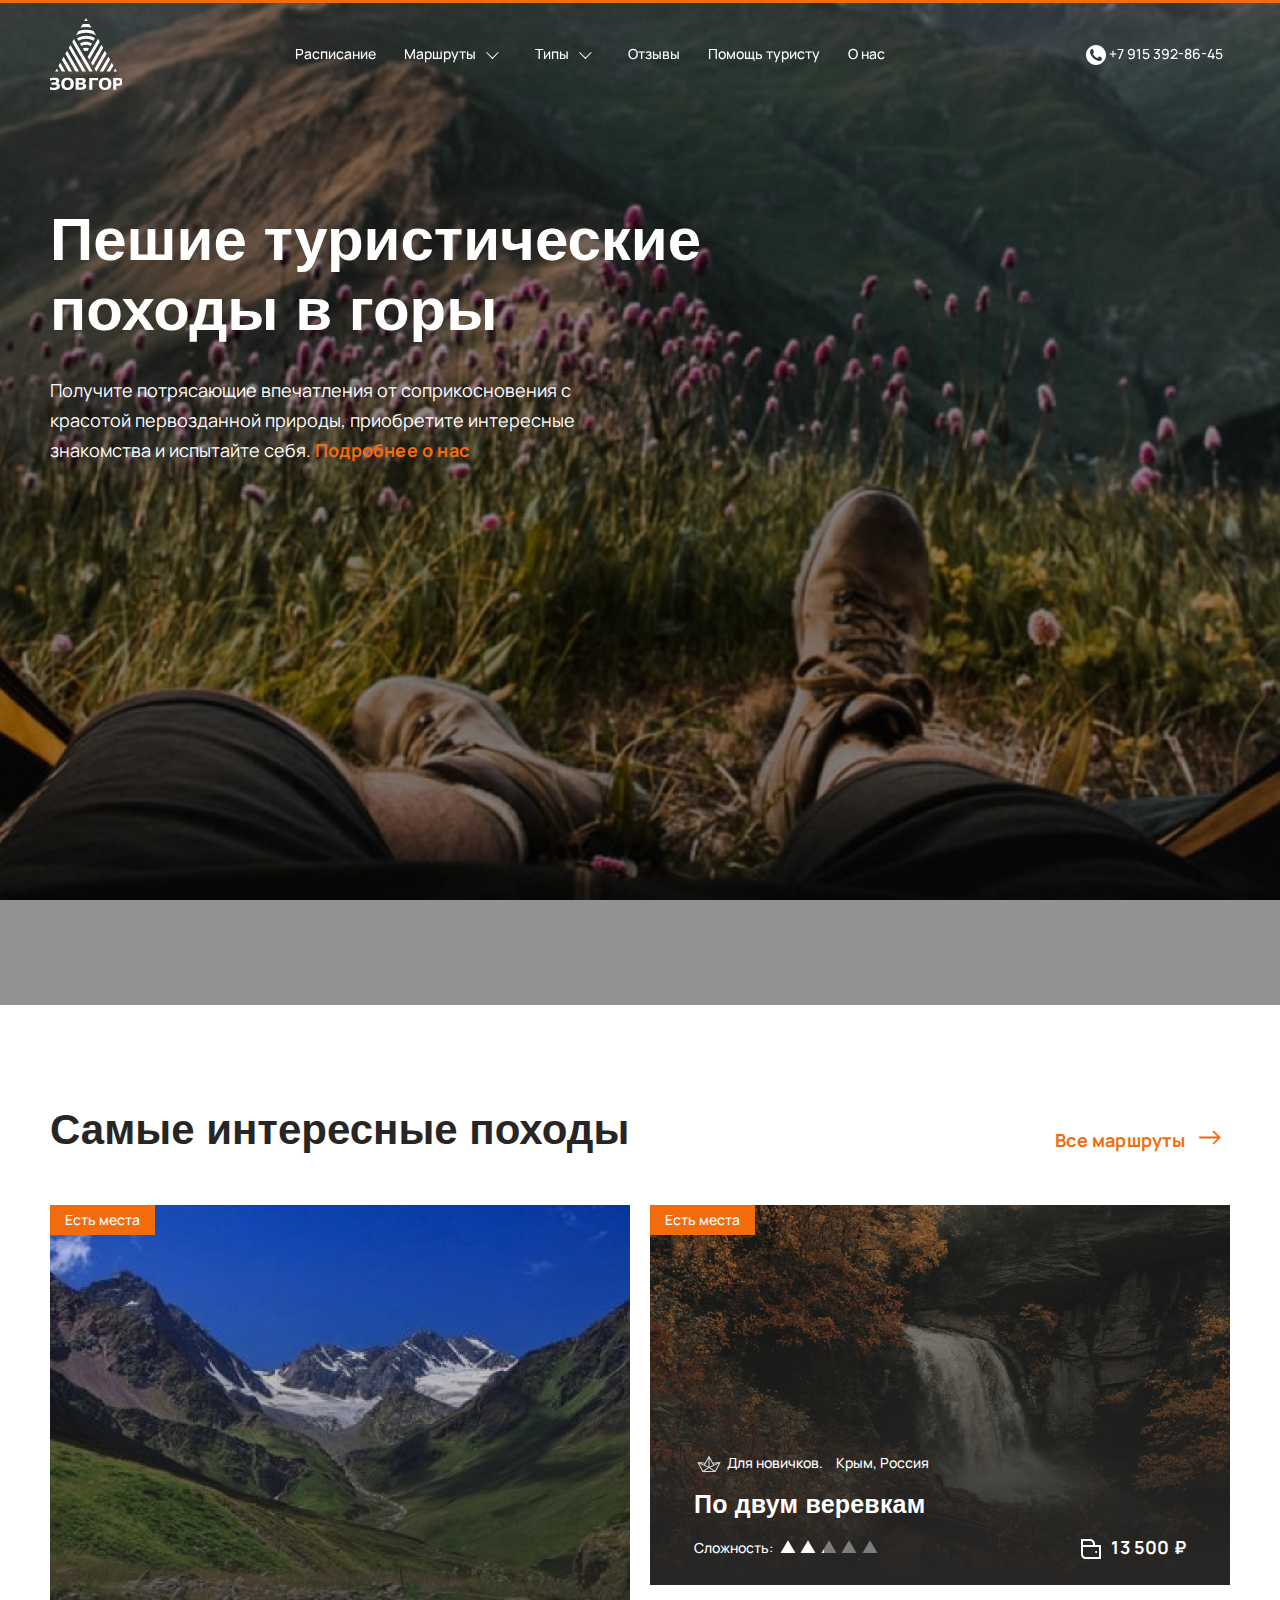
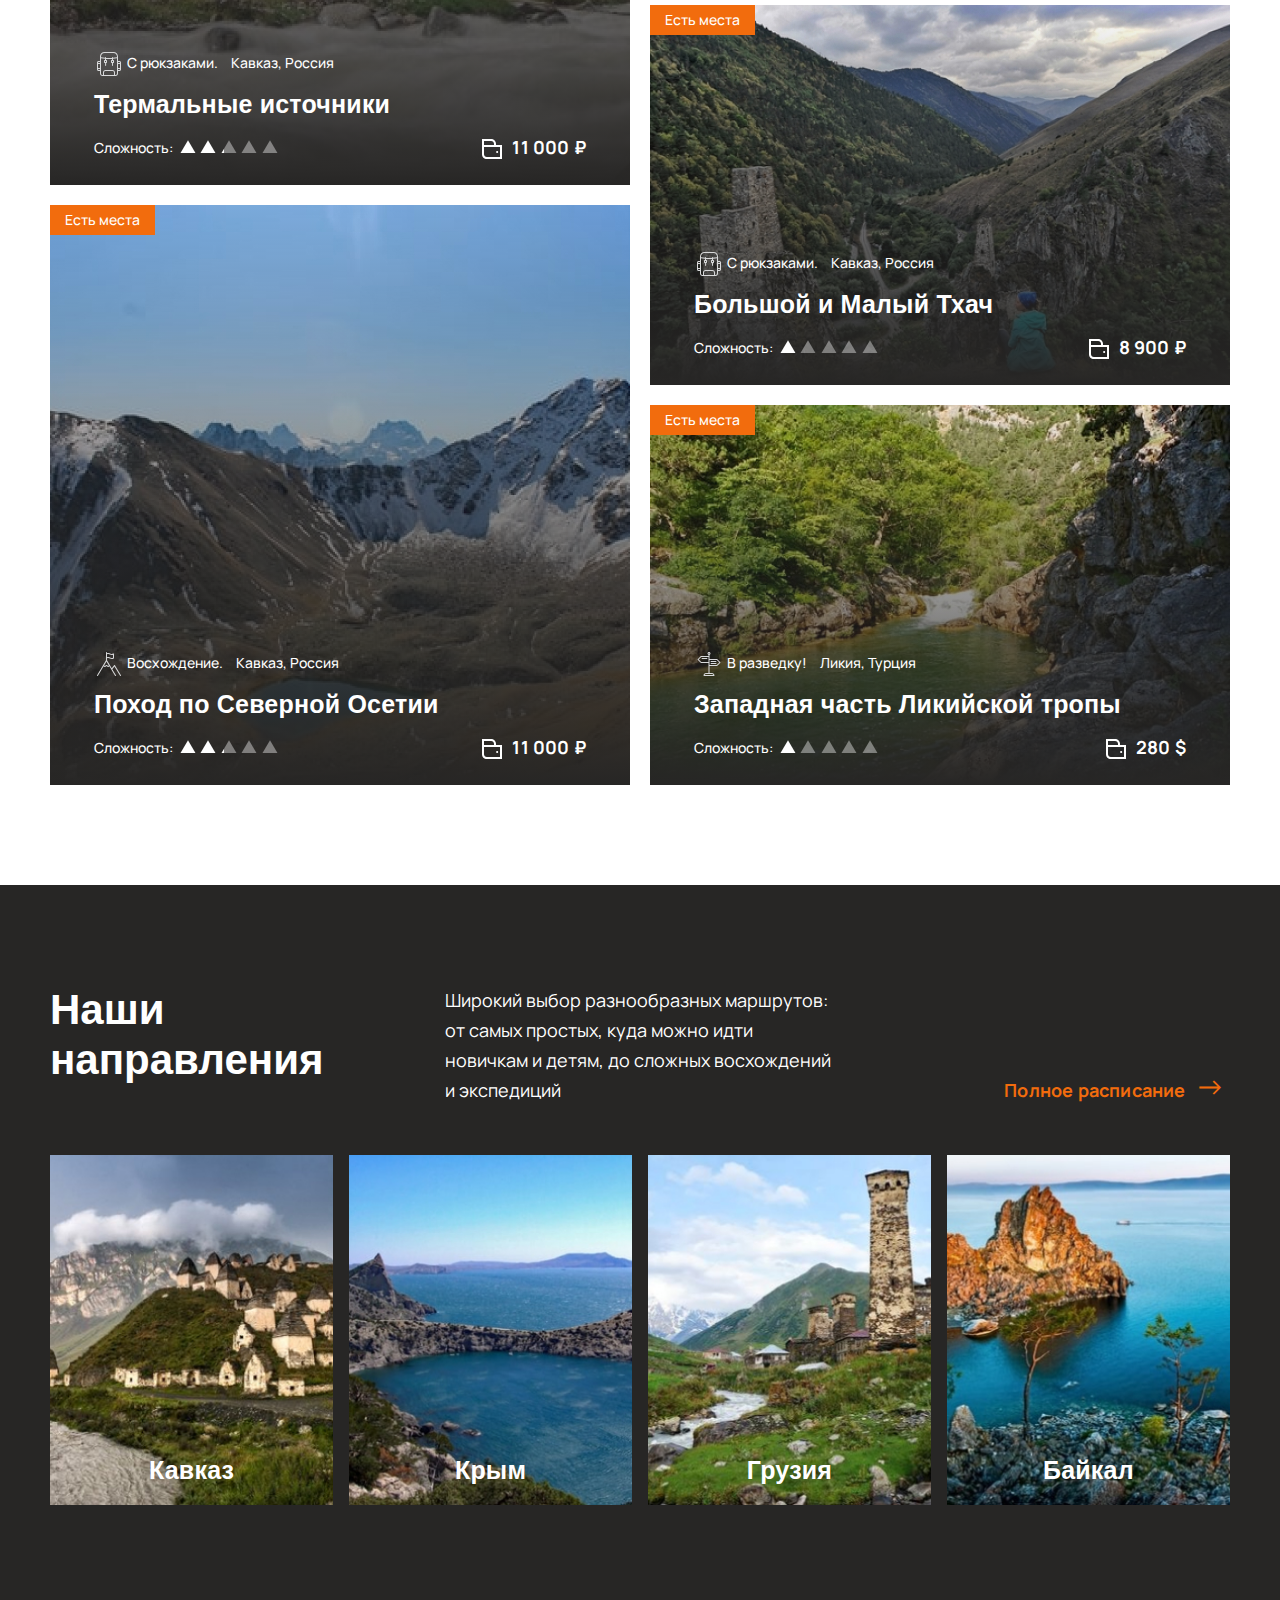
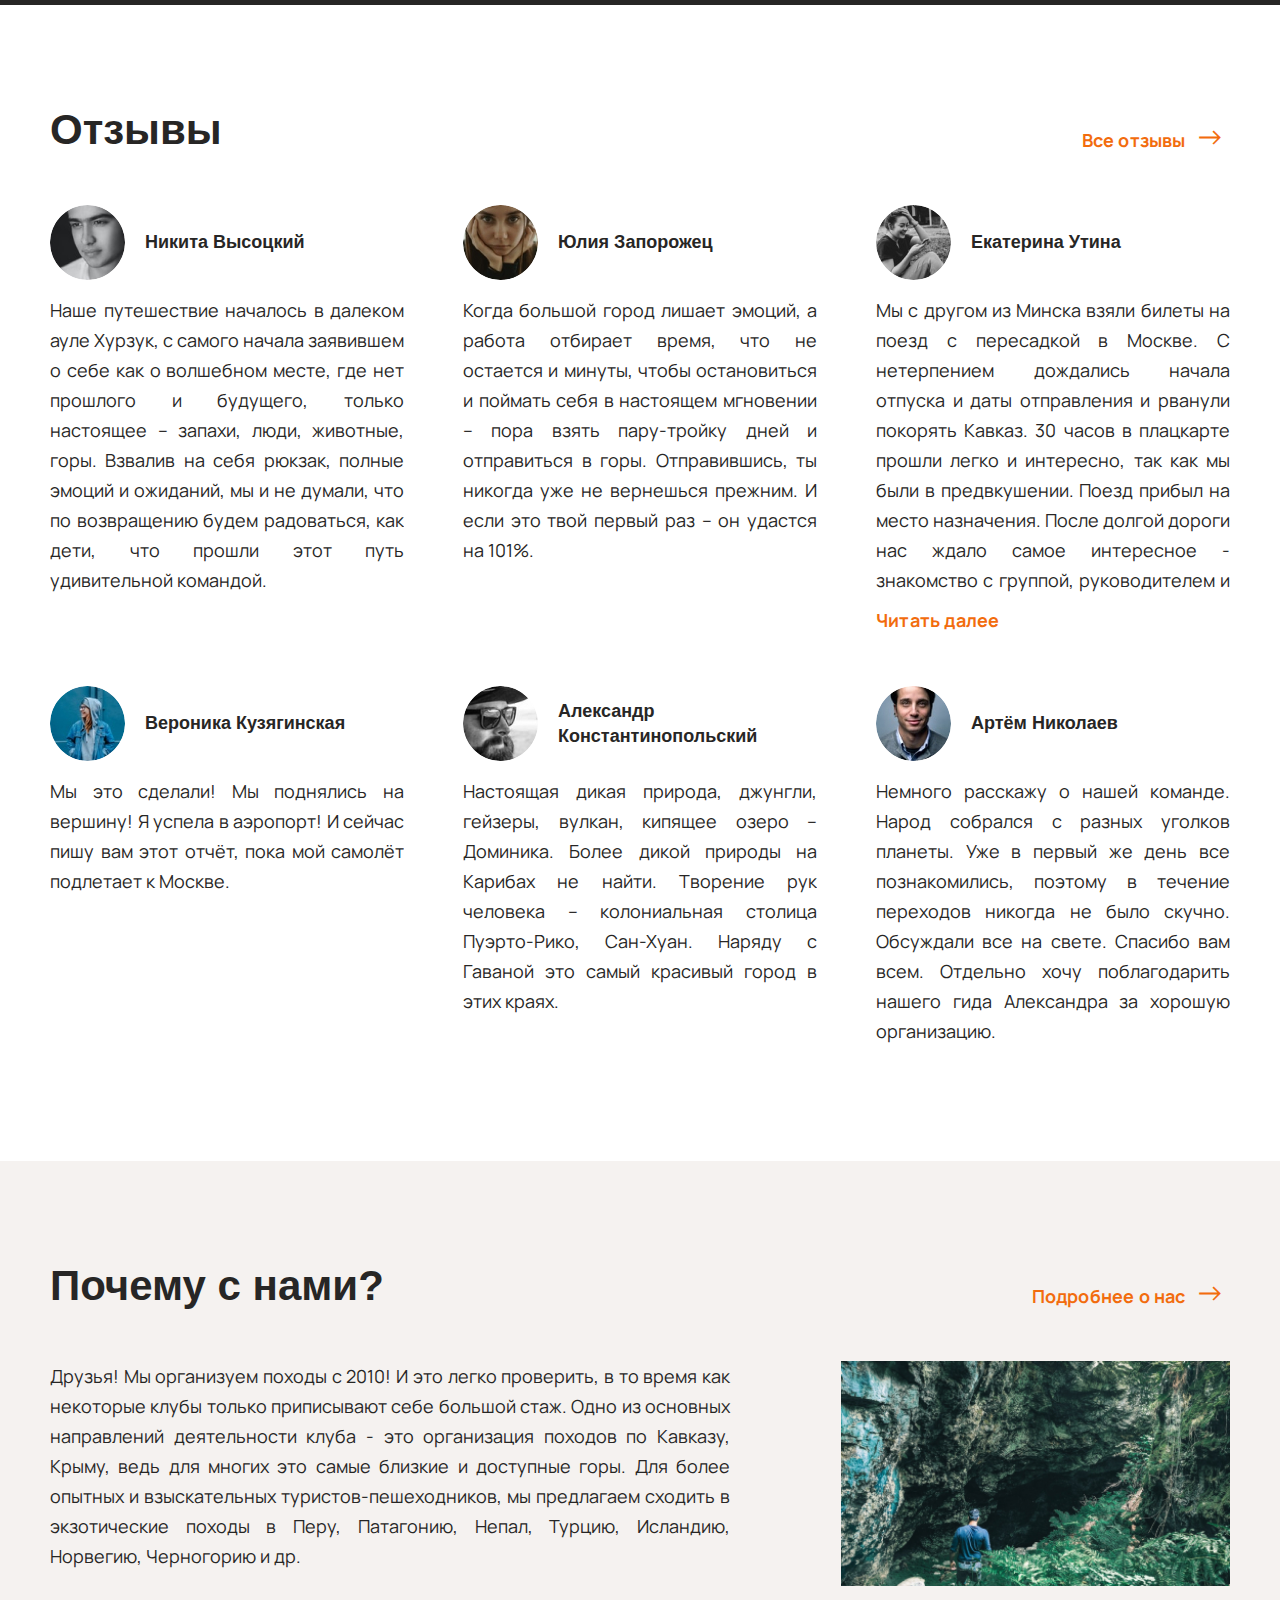
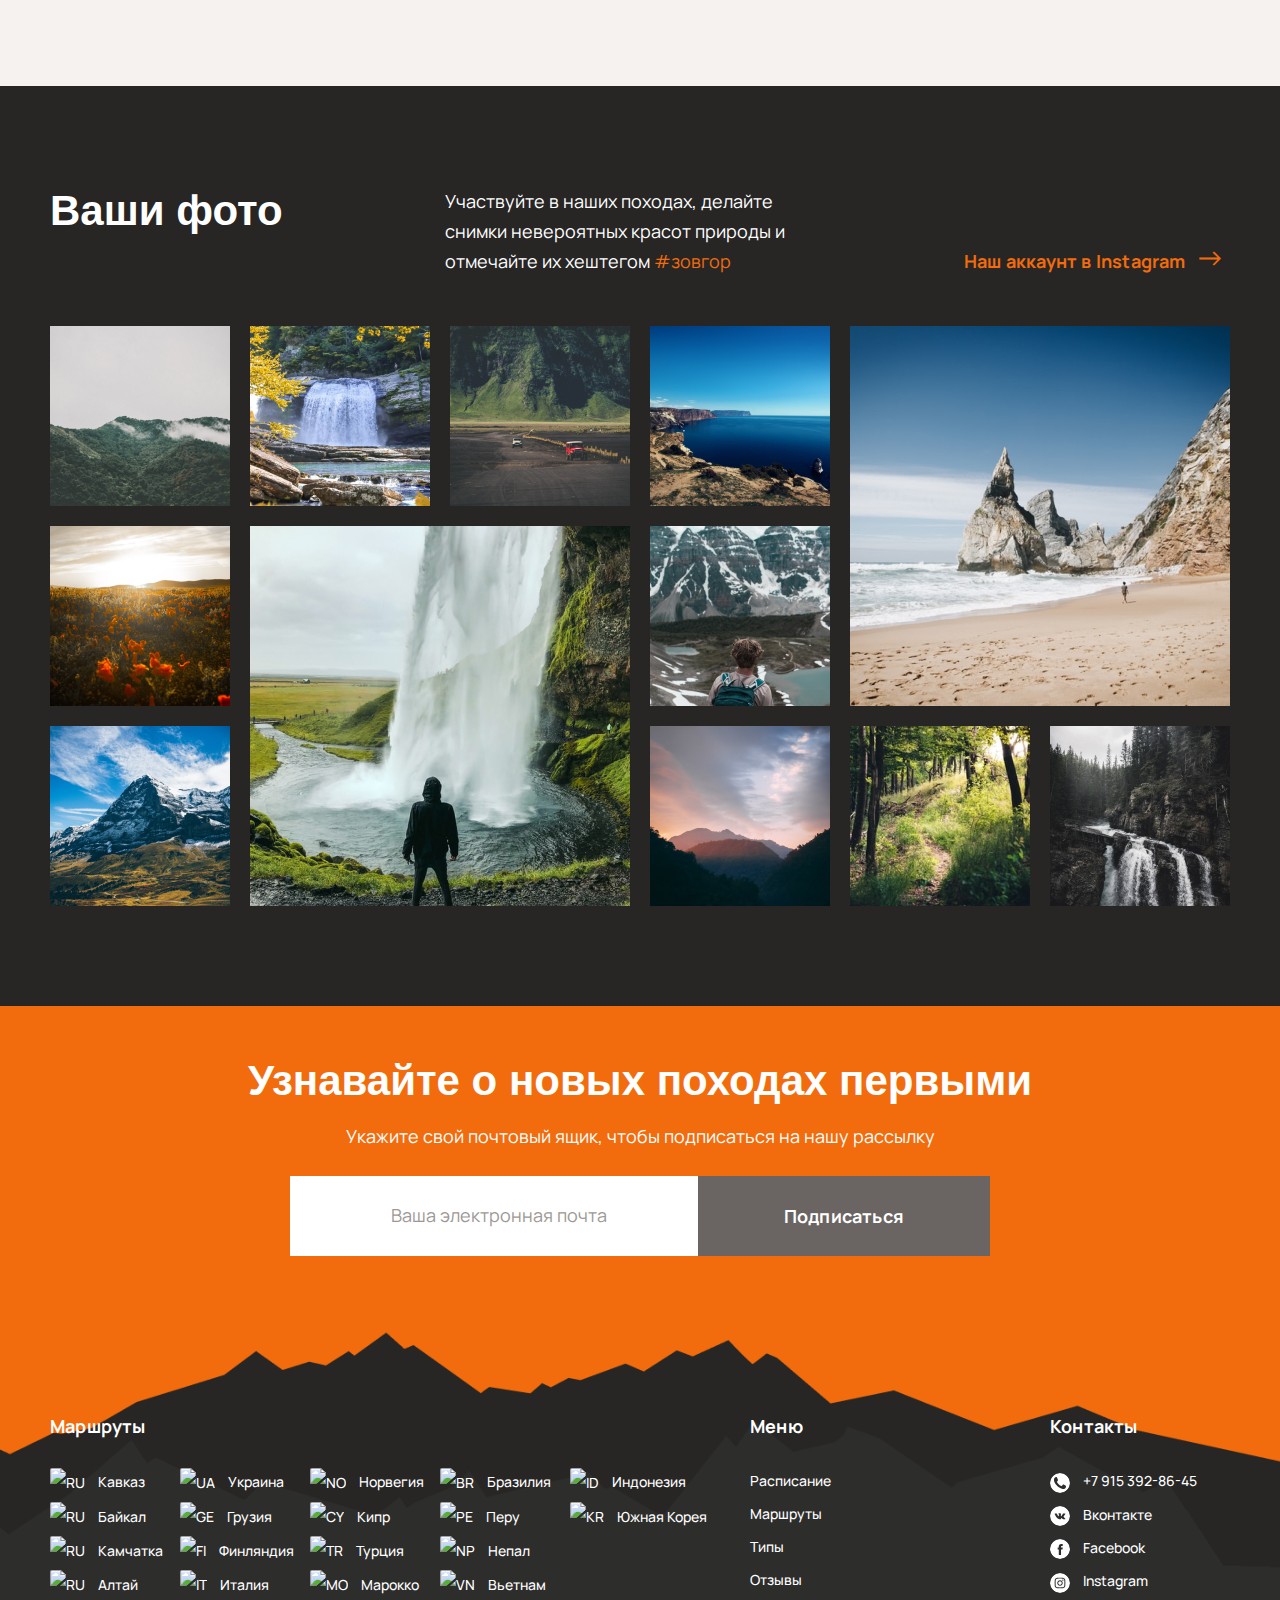
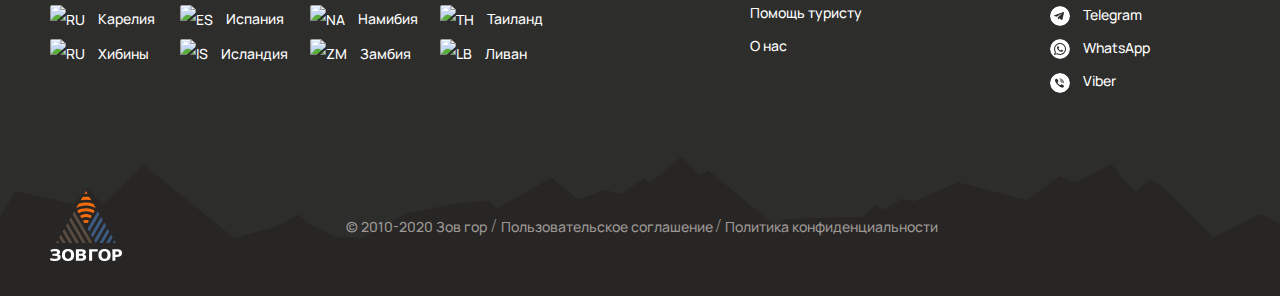
==== Exam-3_Diploma-ZovGor/index.html @ 8923b54d "First commit" ====
<!doctype html>
<html lang="ru">
<head>
  <meta charset="UTF-8">
  <meta name="viewport" content="width=device-width, initial-scale=1.0">
  <meta name="keywords" content="поход, турист, горы, походы, туристические, пешие">
  <meta name="description"
        content="Мы организуем походы с 2010! | Одно из основных направлений нашей деятельности - это организация походов по Кавказу и Крыму, а для более опытных - экзотические походы в Перу, Патагонию, Непал, Турцию, Исландию, Норвегию, Черногорию и др.">
  <link rel="icon" href="img/favicon.png">
  <link rel="stylesheet" href="css/normalize.css">
  <link rel="stylesheet" href="css/style.css">
  <title>ЗовГор | Пешие туристические походы в горы</title>
  <style>
    body {
      background: rgba(39, 38, 37, .5) url('img/header-bg.jpg') no-repeat center top / cover fixed;
    }

    @media screen and (max-width: 600px) {
      body {
        background: rgba(39, 38, 37, .5) url('img/header-bg-mob.jpg') no-repeat center top / cover fixed;
      }
    }
  </style>
</head>

<body>

<svg xmlns="http://www.w3.org/2000/svg" style="display: none">
  <symbol viewBox="0 0 20 20" id="phone">
    <path fill="#fff" fill-rule="evenodd" clip-rule="evenodd"
          d="M0 10C0 4.47715 4.47715 0 10 0C15.5228 0 20 4.47715 20 10C20 15.5228 15.5228 20 10 20C4.47715 20 0 15.5228 0 10ZM12.9259 15.9899C13.9627 16.0835 15.4139 15.522 15.7843 14.3964C16.1115 13.4028 16.1515 12.9244 15.2931 12.4629C15.1554 12.3886 15.0172 12.3118 14.8783 12.2346C14.4573 12.0006 14.0304 11.7633 13.5931 11.5853C12.9022 11.3033 12.665 11.7073 12.3978 12.1624C12.2307 12.4472 12.0518 12.7519 11.7427 12.9212C11.2585 13.1864 10.5902 12.7593 10.1327 12.467C10.0974 12.4444 10.0633 12.4226 10.0307 12.4021C9.23548 11.9013 8.53067 11.2429 7.94427 10.4797C7.90517 10.4288 7.85988 10.3721 7.81085 10.3106C7.48465 9.90184 6.99322 9.28598 7.06346 8.811C7.11838 8.44385 7.33436 8.22439 7.54269 8.0127C7.82594 7.72488 8.09505 7.45144 7.92587 6.84066C7.82229 6.46549 7.66462 6.09416 7.50886 5.72735C7.42882 5.53885 7.34929 5.35154 7.27786 5.16552C7.2581 5.11424 7.23915 5.06423 7.22072 5.0156C6.97587 4.36941 6.8227 3.96517 6.05785 4.00237C5.46505 4.03197 5.07065 4.28556 4.70584 4.76074C3.71943 6.04629 3.86824 7.78063 4.53144 9.19098C5.46985 11.1869 7.08026 13.0676 8.79948 14.2836C9.96908 15.1108 11.5099 15.8619 12.9259 15.9899Z"/>
  </symbol>
  <symbol viewBox="0 0 180 175" id="desktop-logo">
    <path class="logo__right" fill="#fff" fill-rule="evenodd" clip-rule="evenodd"
          d="M123.407 57.908L98.2095 101.585L94.0338 94.3444L119.231 50.6676L123.407 57.908ZM102.379 108.814L127.582 65.1377L131.752 72.3678L106.555 116.045L102.379 108.814ZM135.923 79.6028L110.726 123.28L114.606 130H115.192L140.093 86.833L135.923 79.6028ZM123.533 129.999L144.269 94.0628L148.44 101.298L131.88 129.999H123.533ZM140.222 130H148.568L156.782 115.759L152.611 108.529L140.222 130ZM156.914 130L160.957 122.994L165 130H156.914Z"/>
    <path class="logo__left" fill="#fff" fill-rule="evenodd" clip-rule="evenodd"
          d="M97.9071 130L56.4559 58.1475L60.6316 50.9072L106.259 130H97.9071ZM81.2204 130L48.1104 72.6077L52.281 65.3776L89.5667 130H81.2204ZM39.7696 87.0726L64.5332 129.999H72.8795L43.9402 79.8374L39.7696 87.0726ZM47.8438 129.999L31.4214 101.538L35.592 94.3025L56.1851 129.999H47.8438ZM23.0757 115.999L31.1569 130H39.4981L27.2514 108.769L23.0757 115.999ZM18.9055 123.229L22.811 130H15L18.9055 123.229Z"/>
    <path class="logo__top" fill="#fff" fill-rule="evenodd" clip-rule="evenodd"
          d="M89.9987 0.000114441L94.1693 7.22515C92.7825 7.14351 91.3957 7.118 89.9987 7.118C88.6017 7.118 87.2149 7.15372 85.8281 7.22515L89.9987 0.000114441ZM98.57 14.8837L103.23 22.9609C94.5016 21.158 85.4971 21.158 76.7686 22.9609L81.4287 14.8837C87.1222 14.2034 92.8765 14.2034 98.57 14.8837ZM114.42 42.3507L108.343 31.7989C96.4304 27.8144 83.5461 27.8144 71.6335 31.7989L65.5611 42.3507C73.0392 38.2115 81.4451 36.0402 89.9908 36.0402C98.5365 36.0402 106.942 38.2115 114.42 42.3507ZM111.753 49.1615L108.143 55.4171C102.6 52.1819 96.2933 50.4875 89.8762 50.509C83.459 50.5305 77.1642 52.2673 71.6425 55.5396L68.0328 49.2789C74.6514 45.3703 82.1919 43.2989 89.8769 43.2782C97.5619 43.2576 105.113 45.2885 111.753 49.1615ZM89.9973 64.9749C93.8368 64.9702 97.6075 65.9938 100.918 67.9394L104.533 61.6787C100.088 59.0785 95.0275 57.7183 89.8786 57.7398C84.7297 57.7613 79.6808 59.1638 75.2574 61.8012L78.8672 68.0568C82.2282 66.0358 86.0763 64.9703 89.9973 64.9749ZM89.6392 79.4522C89.5117 79.4613 89.382 79.4705 89.2577 79.4705C88.1307 79.5884 87.0476 79.9713 86.0966 80.5879L82.4766 74.3221C84.7057 72.9585 87.2631 72.2267 89.8755 72.2052C92.488 72.1836 95.0571 72.873 97.3083 74.1997L93.6934 80.4655C93.412 80.2893 93.1171 80.1358 92.8114 80.0062C91.9213 79.628 90.964 79.4336 89.997 79.4348C89.8841 79.4348 89.7626 79.4434 89.6392 79.4522Z"/>
    <path class="logo__bottom" fill="#fff" fill-rule="evenodd" clip-rule="evenodd"
          d="M10.5022 145.094C10.5022 145.15 10.1583 145.188 9.65826 145.188C9.15819 145.188 8.81434 145.226 8.81434 145.281C8.81434 145.335 8.53303 145.375 8.15795 145.375C7.78287 145.375 7.50156 145.415 7.50156 145.469C7.50156 145.521 7.25148 145.563 6.93895 145.563C6.62641 145.563 6.37633 145.604 6.37633 145.656C6.37633 145.708 6.20754 145.75 6.00125 145.75C5.79496 145.75 5.62617 145.792 5.62617 145.844C5.62617 145.896 5.45739 145.938 5.25109 145.938C5.0448 145.938 4.87602 145.98 4.87602 146.031C4.87602 146.083 4.70723 146.125 4.50094 146.125C4.29464 146.125 4.12586 146.167 4.12586 146.219C4.12586 146.271 3.99927 146.313 3.84455 146.313C3.68983 146.313 3.56324 146.355 3.56324 146.406C3.56324 146.458 3.43665 146.5 3.28193 146.5C3.12721 146.5 3.00063 146.542 3.00063 146.594C3.00063 146.646 2.87404 146.688 2.71932 146.688C2.5646 146.688 2.43801 146.73 2.43801 146.781C2.43801 146.833 2.31142 146.875 2.1567 146.875C2.00198 146.875 1.87539 146.917 1.87539 146.969C1.87539 147.021 1.76802 147.063 1.63675 147.063C1.37166 147.063 0.819546 147.539 1.01065 147.603C1.07366 147.624 1.12523 147.722 1.12523 147.821C1.12523 147.919 1.16743 148 1.219 148C1.27058 148 1.31277 148.127 1.31277 148.281C1.31277 148.436 1.35497 148.563 1.40654 148.563C1.45812 148.563 1.50031 148.647 1.50031 148.75C1.50031 148.853 1.54251 148.938 1.59408 148.938C1.64566 148.938 1.68785 149.064 1.68785 149.219C1.68785 149.374 1.73005 149.5 1.78162 149.5C1.83319 149.5 1.87539 149.627 1.87539 149.781C1.87539 149.936 1.91759 150.063 1.96916 150.063C2.02073 150.063 2.06293 150.147 2.06293 150.25C2.06293 150.353 2.10513 150.438 2.1567 150.438C2.20827 150.438 2.25047 150.564 2.25047 150.719C2.25047 150.874 2.29267 151 2.34424 151C2.39581 151 2.43801 151.085 2.43801 151.188C2.43801 151.291 2.4802 151.375 2.53178 151.375C2.58335 151.375 2.62555 151.502 2.62555 151.656C2.62555 151.811 2.66774 151.938 2.71932 151.938C2.77089 151.938 2.81309 152.022 2.81309 152.125C2.81309 152.271 2.87563 152.313 3.09439 152.313C3.24911 152.313 3.3757 152.271 3.3757 152.219C3.3757 152.167 3.50229 152.125 3.65701 152.125C3.81173 152.125 3.93832 152.083 3.93832 152.031C3.93832 151.98 4.02271 151.938 4.12586 151.938C4.22901 151.938 4.3134 151.896 4.3134 151.844C4.3134 151.792 4.43999 151.75 4.59471 151.75C4.74943 151.75 4.87602 151.708 4.87602 151.656C4.87602 151.605 5.0026 151.563 5.15732 151.563C5.31204 151.563 5.43863 151.521 5.43863 151.469C5.43863 151.417 5.60742 151.375 5.81371 151.375C6.02 151.375 6.18879 151.333 6.18879 151.281C6.18879 151.23 6.31538 151.188 6.4701 151.188C6.62482 151.188 6.75141 151.146 6.75141 151.094C6.75141 151.042 6.92019 151 7.12648 151C7.33278 151 7.50156 150.958 7.50156 150.906C7.50156 150.853 7.78287 150.813 8.15795 150.813C8.53303 150.813 8.81434 150.773 8.81434 150.719C8.81434 150.663 9.18941 150.625 9.75203 150.625C10.3146 150.625 10.6897 150.588 10.6897 150.531C10.6897 150.474 11.1273 150.438 11.815 150.438C12.5026 150.438 12.9402 150.474 12.9402 150.531C12.9402 150.587 13.284 150.625 13.7841 150.625C14.2842 150.625 14.628 150.663 14.628 150.719C14.628 150.771 14.7968 150.813 15.0031 150.813C15.2094 150.813 15.3782 150.855 15.3782 150.906C15.3782 150.958 15.5048 151 15.6595 151C15.8142 151 15.9408 151.042 15.9408 151.094C15.9408 151.146 16.0474 151.188 16.1777 151.188C16.4426 151.188 17.2536 151.928 17.2536 152.17C17.2536 152.248 17.2958 152.313 17.3474 152.313C17.3989 152.313 17.4411 152.439 17.4411 152.594C17.4411 152.749 17.4833 152.875 17.5349 152.875C17.5865 152.875 17.6287 153.086 17.6287 153.344C17.6287 153.602 17.5865 153.813 17.5349 153.813C17.4833 153.813 17.4411 153.981 17.4411 154.188C17.4411 154.394 17.3989 154.563 17.3474 154.563C17.2958 154.563 17.2536 154.627 17.2536 154.705C17.2536 154.891 16.2692 155.875 16.0835 155.875C16.0051 155.875 15.9408 155.917 15.9408 155.969C15.9408 156.021 15.8564 156.063 15.7533 156.063C15.6501 156.063 15.5657 156.105 15.5657 156.156C15.5657 156.208 15.4392 156.25 15.2844 156.25C15.1297 156.25 15.0031 156.292 15.0031 156.344C15.0031 156.396 14.7921 156.438 14.5343 156.438C14.2764 156.438 14.0654 156.48 14.0654 156.531C14.0654 156.585 13.7841 156.625 13.409 156.625C13.034 156.625 12.7527 156.665 12.7527 156.719C12.7527 156.78 11.5649 156.813 9.37695 156.813H6.00125V159.438V162.063H9.65826C12.0337 162.063 13.3153 162.096 13.3153 162.156C13.3153 162.213 13.6904 162.25 14.253 162.25C14.8156 162.25 15.1907 162.288 15.1907 162.344C15.1907 162.396 15.4016 162.438 15.6595 162.438C15.9174 162.438 16.1284 162.48 16.1284 162.531C16.1284 162.583 16.2971 162.625 16.5034 162.625C16.7097 162.625 16.8785 162.667 16.8785 162.719C16.8785 162.771 16.9629 162.813 17.0661 162.813C17.1692 162.813 17.2536 162.855 17.2536 162.906C17.2536 162.958 17.3287 163 17.4204 163C17.5122 163 17.6481 163.085 17.7224 163.188C17.7968 163.291 17.9146 163.375 17.9842 163.375C18.1475 163.375 18.3788 163.607 18.3788 163.77C18.3788 163.839 18.4632 163.957 18.5664 164.031C18.6695 164.106 18.7539 164.242 18.7539 164.333C18.7539 164.425 18.7961 164.5 18.8477 164.5C18.8993 164.5 18.9414 164.669 18.9414 164.875C18.9414 165.081 18.9836 165.25 19.0352 165.25C19.0868 165.25 19.129 165.419 19.129 165.625C19.129 165.831 19.0868 166 19.0352 166C18.9836 166 18.9414 166.169 18.9414 166.375C18.9414 166.581 18.8993 166.75 18.8477 166.75C18.7961 166.75 18.7539 166.835 18.7539 166.938C18.7539 167.041 18.7117 167.125 18.6601 167.125C18.6086 167.125 18.5664 167.189 18.5664 167.268C18.5664 167.454 17.582 168.438 17.3963 168.438C17.3178 168.438 17.2536 168.48 17.2536 168.531C17.2536 168.583 17.1692 168.625 17.0661 168.625C16.9629 168.625 16.8785 168.667 16.8785 168.719C16.8785 168.771 16.7519 168.813 16.5972 168.813C16.4425 168.813 16.3159 168.855 16.3159 168.906C16.3159 168.958 16.1893 169 16.0346 169C15.8799 169 15.7533 169.042 15.7533 169.094C15.7533 169.146 15.5423 169.188 15.2844 169.188C15.0266 169.188 14.8156 169.23 14.8156 169.281C14.8156 169.338 14.4093 169.375 13.7841 169.375C13.159 169.375 12.7527 169.412 12.7527 169.469C12.7527 169.526 12.3464 169.563 11.7212 169.563C11.096 169.563 10.6897 169.526 10.6897 169.469C10.6897 169.411 10.2209 169.375 9.47072 169.375C8.72057 169.375 8.25172 169.339 8.25172 169.281C8.25172 169.229 8.00164 169.188 7.6891 169.188C7.37657 169.188 7.12648 169.146 7.12648 169.094C7.12648 169.042 6.9155 169 6.65764 169C6.39977 169 6.18879 168.958 6.18879 168.906C6.18879 168.855 6.0622 168.813 5.90748 168.813C5.75276 168.813 5.62617 168.771 5.62617 168.719C5.62617 168.667 5.45739 168.625 5.25109 168.625C5.0448 168.625 4.87602 168.583 4.87602 168.531C4.87602 168.48 4.74943 168.438 4.59471 168.438C4.43999 168.438 4.3134 168.396 4.3134 168.344C4.3134 168.292 4.22901 168.25 4.12586 168.25C4.02271 168.25 3.93832 168.208 3.93832 168.156C3.93832 168.105 3.81173 168.063 3.65701 168.063C3.50229 168.063 3.3757 168.021 3.3757 167.969C3.3757 167.917 3.29131 167.875 3.18816 167.875C3.08502 167.875 3.00063 167.833 3.00063 167.781C3.00063 167.73 2.87404 167.688 2.71932 167.688C2.5646 167.688 2.43801 167.646 2.43801 167.594C2.43801 167.542 2.35362 167.5 2.25047 167.5C2.14732 167.5 2.06293 167.458 2.06293 167.406C2.06293 167.355 1.97854 167.313 1.87539 167.313C1.72949 167.313 1.68785 167.375 1.68785 167.594C1.68785 167.749 1.64566 167.875 1.59408 167.875C1.54251 167.875 1.50031 167.96 1.50031 168.063C1.50031 168.166 1.45812 168.25 1.40654 168.25C1.35497 168.25 1.31277 168.377 1.31277 168.531C1.31277 168.686 1.27058 168.813 1.219 168.813C1.16743 168.813 1.12523 168.939 1.12523 169.094C1.12523 169.249 1.08304 169.375 1.03146 169.375C0.979892 169.375 0.937695 169.502 0.937695 169.656C0.937695 169.811 0.895499 169.938 0.843926 169.938C0.792353 169.938 0.750156 170.022 0.750156 170.125C0.750156 170.228 0.70796 170.313 0.656387 170.313C0.604814 170.313 0.562617 170.439 0.562617 170.594C0.562617 170.749 0.520421 170.875 0.468848 170.875C0.417274 170.875 0.375078 171.002 0.375078 171.156C0.375078 171.311 0.332882 171.438 0.281309 171.438C0.229735 171.438 0.187539 171.564 0.187539 171.719C0.187539 171.874 0.145343 172 0.0937695 172C0.0421963 172 0 172.169 0 172.375C0 172.688 0.0312253 172.75 0.187539 172.75C0.290686 172.75 0.375078 172.792 0.375078 172.844C0.375078 172.896 0.459471 172.938 0.562617 172.938C0.665764 172.938 0.750156 172.98 0.750156 173.031C0.750156 173.083 0.834549 173.125 0.937695 173.125C1.04084 173.125 1.12523 173.167 1.12523 173.219C1.12523 173.271 1.25182 173.313 1.40654 173.313C1.56126 173.313 1.68785 173.355 1.68785 173.406C1.68785 173.458 1.81444 173.5 1.96916 173.5C2.12388 173.5 2.25047 173.542 2.25047 173.594C2.25047 173.646 2.37706 173.688 2.53178 173.688C2.6865 173.688 2.81309 173.73 2.81309 173.781C2.81309 173.833 2.93967 173.875 3.09439 173.875C3.24911 173.875 3.3757 173.917 3.3757 173.969C3.3757 174.021 3.54449 174.063 3.75078 174.063C3.95707 174.063 4.12586 174.105 4.12586 174.156C4.12586 174.208 4.29464 174.25 4.50094 174.25C4.70723 174.25 4.87602 174.292 4.87602 174.344C4.87602 174.396 5.087 174.438 5.34486 174.438C5.60273 174.438 5.81371 174.48 5.81371 174.531C5.81371 174.586 6.12625 174.625 6.56387 174.625C7.00149 174.625 7.31402 174.664 7.31402 174.719C7.31402 174.775 7.6891 174.813 8.25172 174.813C8.81434 174.813 9.18941 174.85 9.18941 174.906C9.18941 174.967 10.1583 175 11.9087 175C13.6591 175 14.628 174.967 14.628 174.906C14.628 174.851 14.9719 174.813 15.472 174.813C15.972 174.813 16.3159 174.775 16.3159 174.719C16.3159 174.665 16.5972 174.625 16.9723 174.625C17.3474 174.625 17.6287 174.585 17.6287 174.531C17.6287 174.48 17.7975 174.438 18.0037 174.438C18.21 174.438 18.3788 174.396 18.3788 174.344C18.3788 174.292 18.5476 174.25 18.7539 174.25C18.9602 174.25 19.129 174.208 19.129 174.156C19.129 174.105 19.2556 174.063 19.4103 174.063C19.565 174.063 19.6916 174.021 19.6916 173.969C19.6916 173.917 19.8182 173.875 19.9729 173.875C20.1276 173.875 20.2542 173.833 20.2542 173.781C20.2542 173.73 20.3386 173.688 20.4418 173.688C20.5449 173.688 20.6293 173.646 20.6293 173.594C20.6293 173.542 20.7559 173.5 20.9106 173.5C21.0653 173.5 21.1919 173.458 21.1919 173.406C21.1919 173.355 21.2763 173.313 21.3795 173.313C21.4826 173.313 21.567 173.271 21.567 173.219C21.567 173.167 21.6514 173.125 21.7545 173.125C21.8577 173.125 21.9421 173.083 21.9421 173.031C21.9421 172.98 22.0172 172.938 22.1089 172.938C22.2007 172.938 22.3366 172.853 22.4109 172.75C22.4853 172.647 22.6119 172.563 22.6922 172.563C22.7726 172.563 22.8992 172.478 22.9735 172.375C23.0479 172.272 23.1632 172.188 23.2299 172.188C23.3879 172.188 25.1302 170.446 25.1302 170.288C25.1302 170.221 25.2146 170.106 25.3178 170.031C25.4209 169.957 25.5053 169.821 25.5053 169.73C25.5053 169.638 25.5475 169.563 25.5991 169.563C25.6507 169.563 25.6929 169.478 25.6929 169.375C25.6929 169.272 25.735 169.188 25.7866 169.188C25.8382 169.188 25.8804 169.103 25.8804 169C25.8804 168.897 25.9226 168.813 25.9742 168.813C26.0257 168.813 26.0679 168.644 26.0679 168.438C26.0679 168.231 26.1101 168.063 26.1617 168.063C26.2133 168.063 26.2555 167.936 26.2555 167.781C26.2555 167.627 26.2977 167.5 26.3492 167.5C26.4039 167.5 26.443 167.188 26.443 166.75C26.443 166.313 26.4821 166 26.5368 166C26.5903 166 26.6305 165.719 26.6305 165.344C26.6305 164.969 26.5903 164.688 26.5368 164.688C26.4821 164.688 26.443 164.375 26.443 163.938C26.443 163.5 26.4039 163.188 26.3492 163.188C26.2977 163.188 26.2555 163.061 26.2555 162.906C26.2555 162.752 26.2133 162.625 26.1617 162.625C26.1101 162.625 26.0679 162.499 26.0679 162.344C26.0679 162.189 26.0257 162.063 25.9742 162.063C25.9226 162.063 25.8804 161.978 25.8804 161.875C25.8804 161.772 25.8382 161.688 25.7866 161.688C25.735 161.688 25.6929 161.62 25.6929 161.538C25.6929 161.455 25.5663 161.27 25.4115 161.125C25.2568 160.981 25.1302 160.814 25.1302 160.755C25.1302 160.616 24.7018 160.188 24.5626 160.188C24.5036 160.188 24.337 160.061 24.1925 159.906C24.048 159.752 23.8623 159.625 23.7799 159.625C23.6973 159.625 23.6299 159.583 23.6299 159.531C23.6299 159.48 23.5455 159.438 23.4424 159.438C23.3392 159.438 23.2548 159.396 23.2548 159.344C23.2548 159.292 23.1705 159.25 23.0673 159.25C22.9642 159.25 22.8798 159.208 22.8798 159.156C22.8798 159.105 22.7954 159.063 22.6922 159.063C22.5891 159.063 22.5047 159.021 22.5047 158.969C22.5047 158.917 22.3781 158.875 22.2234 158.875C22.0687 158.875 21.9421 158.833 21.9421 158.781C21.9421 158.73 21.8336 158.688 21.701 158.688C21.4837 158.688 21.1919 158.504 21.1919 158.366C21.1919 158.337 21.2763 158.313 21.3795 158.313C21.4826 158.313 21.567 158.271 21.567 158.219C21.567 158.167 21.6514 158.125 21.7545 158.125C21.8577 158.125 21.9421 158.083 21.9421 158.031C21.9421 157.98 22.0172 157.938 22.1089 157.938C22.2007 157.938 22.3366 157.853 22.4109 157.75C22.4853 157.647 22.6211 157.563 22.7129 157.563C22.8047 157.563 22.8798 157.521 22.8798 157.469C22.8798 157.417 22.944 157.375 23.0225 157.375C23.1962 157.375 24.1925 156.397 24.1925 156.226C24.1925 156.159 24.2769 156.043 24.3801 155.969C24.4832 155.895 24.5676 155.759 24.5676 155.667C24.5676 155.575 24.6098 155.5 24.6614 155.5C24.713 155.5 24.7552 155.374 24.7552 155.219C24.7552 155.064 24.7974 154.938 24.8489 154.938C24.9005 154.938 24.9427 154.769 24.9427 154.563C24.9427 154.356 24.9849 154.188 25.0365 154.188C25.0951 154.188 25.1302 153.625 25.1302 152.688C25.1302 151.75 25.0951 151.188 25.0365 151.188C24.9849 151.188 24.9427 151.061 24.9427 150.906C24.9427 150.752 24.9005 150.625 24.8489 150.625C24.7974 150.625 24.7552 150.456 24.7552 150.25C24.7552 150.044 24.713 149.875 24.6614 149.875C24.6098 149.875 24.5676 149.791 24.5676 149.688C24.5676 149.585 24.5254 149.5 24.4738 149.5C24.4223 149.5 24.3801 149.425 24.3801 149.333C24.3801 149.242 24.2957 149.106 24.1925 149.031C24.0894 148.957 24.005 148.842 24.005 148.775C24.005 148.617 22.6384 147.25 22.48 147.25C22.4132 147.25 22.2977 147.166 22.2234 147.063C22.149 146.96 22.0131 146.875 21.9213 146.875C21.8296 146.875 21.7545 146.833 21.7545 146.781C21.7545 146.73 21.6701 146.688 21.567 146.688C21.4638 146.688 21.3795 146.646 21.3795 146.594C21.3795 146.542 21.2951 146.5 21.1919 146.5C21.0888 146.5 21.0044 146.458 21.0044 146.406C21.0044 146.355 20.92 146.313 20.8168 146.313C20.7137 146.313 20.6293 146.271 20.6293 146.219C20.6293 146.167 20.5027 146.125 20.348 146.125C20.1933 146.125 20.0667 146.083 20.0667 146.031C20.0667 145.98 19.9401 145.938 19.7854 145.938C19.6307 145.938 19.5041 145.896 19.5041 145.844C19.5041 145.792 19.3775 145.75 19.2228 145.75C19.068 145.75 18.9414 145.708 18.9414 145.656C18.9414 145.605 18.7305 145.563 18.4726 145.563C18.2147 145.563 18.0037 145.521 18.0037 145.469C18.0037 145.417 17.7928 145.375 17.5349 145.375C17.277 145.375 17.0661 145.333 17.0661 145.281C17.0661 145.226 16.7222 145.188 16.2221 145.188C15.7221 145.188 15.3782 145.15 15.3782 145.094C15.3782 145.034 14.5031 145 12.9402 145C11.3773 145 10.5022 145.034 10.5022 145.094ZM43.0965 145.094C43.0965 145.149 42.7839 145.188 42.3463 145.188C41.9087 145.188 41.5962 145.227 41.5962 145.281C41.5962 145.333 41.3852 145.375 41.1273 145.375C40.8694 145.375 40.6585 145.417 40.6585 145.469C40.6585 145.521 40.4475 145.563 40.1896 145.563C39.9318 145.563 39.7208 145.605 39.7208 145.656C39.7208 145.708 39.5942 145.75 39.4395 145.75C39.2847 145.75 39.1582 145.792 39.1582 145.844C39.1582 145.896 39.0316 145.938 38.8769 145.938C38.7221 145.938 38.5955 145.98 38.5955 146.031C38.5955 146.083 38.469 146.125 38.3142 146.125C38.1595 146.125 38.0329 146.167 38.0329 146.219C38.0329 146.271 37.9063 146.313 37.7516 146.313C37.5969 146.313 37.4703 146.355 37.4703 146.406C37.4703 146.458 37.3859 146.5 37.2828 146.5C37.1796 146.5 37.0952 146.542 37.0952 146.594C37.0952 146.646 37.0108 146.688 36.9077 146.688C36.8045 146.688 36.7201 146.73 36.7201 146.781C36.7201 146.833 36.6358 146.875 36.5326 146.875C36.4295 146.875 36.3451 146.917 36.3451 146.969C36.3451 147.021 36.27 147.063 36.1783 147.063C36.0865 147.063 35.9506 147.147 35.8762 147.25C35.8019 147.353 35.6753 147.438 35.5949 147.438C35.5146 147.438 35.388 147.522 35.3136 147.625C35.2392 147.728 35.1212 147.813 35.0511 147.813C34.9811 147.813 34.7617 147.981 34.5634 148.188C34.3652 148.394 34.1562 148.563 34.0988 148.563C33.964 148.563 33.3444 149.181 33.3444 149.316C33.3444 149.372 33.1335 149.624 32.8756 149.875C32.6177 150.126 32.4067 150.389 32.4067 150.458C32.4067 150.527 32.3224 150.645 32.2192 150.719C32.1161 150.793 32.0317 150.929 32.0317 151.021C32.0317 151.113 31.9895 151.188 31.9379 151.188C31.8863 151.188 31.8441 151.263 31.8441 151.355C31.8441 151.446 31.7597 151.582 31.6566 151.656C31.5534 151.731 31.4691 151.867 31.4691 151.958C31.4691 152.05 31.4269 152.125 31.3753 152.125C31.3237 152.125 31.2815 152.21 31.2815 152.313C31.2815 152.416 31.2393 152.5 31.1877 152.5C31.1362 152.5 31.094 152.627 31.094 152.781C31.094 152.936 31.0518 153.063 31.0002 153.063C30.9486 153.063 30.9064 153.147 30.9064 153.25C30.9064 153.353 30.8642 153.438 30.8127 153.438C30.7611 153.438 30.7189 153.564 30.7189 153.719C30.7189 153.874 30.6767 154 30.6251 154C30.5736 154 30.5314 154.169 30.5314 154.375C30.5314 154.581 30.4892 154.75 30.4376 154.75C30.386 154.75 30.3438 154.877 30.3438 155.031C30.3438 155.186 30.3016 155.313 30.2501 155.313C30.1979 155.313 30.1563 155.563 30.1563 155.875C30.1563 156.188 30.1146 156.438 30.0625 156.438C30.0078 156.438 29.9687 156.75 29.9687 157.188C29.9687 157.625 29.9296 157.938 29.875 157.938C29.8153 157.938 29.7812 158.688 29.7812 160C29.7812 161.313 29.8153 162.063 29.875 162.063C29.9296 162.063 29.9687 162.375 29.9687 162.813C29.9687 163.25 30.0078 163.563 30.0625 163.563C30.1146 163.563 30.1563 163.813 30.1563 164.125C30.1563 164.438 30.1979 164.688 30.2501 164.688C30.3016 164.688 30.3438 164.814 30.3438 164.969C30.3438 165.124 30.386 165.25 30.4376 165.25C30.4892 165.25 30.5314 165.419 30.5314 165.625C30.5314 165.831 30.5736 166 30.6251 166C30.6767 166 30.7189 166.127 30.7189 166.281C30.7189 166.436 30.7611 166.563 30.8127 166.563C30.8642 166.563 30.9064 166.647 30.9064 166.75C30.9064 166.853 30.9486 166.938 31.0002 166.938C31.0518 166.938 31.094 167.064 31.094 167.219C31.094 167.374 31.1362 167.5 31.1877 167.5C31.2393 167.5 31.2815 167.585 31.2815 167.688C31.2815 167.791 31.3237 167.875 31.3753 167.875C31.4269 167.875 31.4691 167.96 31.4691 168.063C31.4691 168.166 31.5113 168.25 31.5628 168.25C31.6144 168.25 31.6566 168.325 31.6566 168.417C31.6566 168.509 31.741 168.645 31.8441 168.719C31.9473 168.793 32.0317 168.92 32.0317 169C32.0317 169.081 32.1161 169.207 32.2192 169.281C32.3224 169.356 32.4067 169.474 32.4067 169.544C32.4067 169.614 32.5755 169.833 32.7818 170.031C32.9881 170.23 33.1569 170.438 33.1569 170.495C33.1569 170.629 34.153 171.625 34.2875 171.625C34.3442 171.625 34.5528 171.794 34.751 172C34.9492 172.206 35.1686 172.375 35.2387 172.375C35.3087 172.375 35.4268 172.46 35.5011 172.563C35.5755 172.666 35.7114 172.75 35.8032 172.75C35.8949 172.75 35.97 172.792 35.97 172.844C35.97 172.896 36.0544 172.938 36.1575 172.938C36.2607 172.938 36.3451 172.98 36.3451 173.031C36.3451 173.083 36.4295 173.125 36.5326 173.125C36.6358 173.125 36.7201 173.167 36.7201 173.219C36.7201 173.271 36.8045 173.313 36.9077 173.313C37.0108 173.313 37.0952 173.355 37.0952 173.406C37.0952 173.458 37.1796 173.5 37.2828 173.5C37.3859 173.5 37.4703 173.542 37.4703 173.594C37.4703 173.646 37.5547 173.688 37.6578 173.688C37.761 173.688 37.8454 173.73 37.8454 173.781C37.8454 173.833 37.972 173.875 38.1267 173.875C38.2814 173.875 38.408 173.917 38.408 173.969C38.408 174.021 38.5346 174.063 38.6893 174.063C38.844 174.063 38.9706 174.105 38.9706 174.156C38.9706 174.208 39.0972 174.25 39.2519 174.25C39.4066 174.25 39.5332 174.292 39.5332 174.344C39.5332 174.396 39.702 174.438 39.9083 174.438C40.1146 174.438 40.2834 174.48 40.2834 174.531C40.2834 174.585 40.5647 174.625 40.9398 174.625C41.3149 174.625 41.5962 174.665 41.5962 174.719C41.5962 174.773 41.8775 174.813 42.2526 174.813C42.6276 174.813 42.9089 174.853 42.9089 174.906C42.9089 174.966 43.6903 175 45.0656 175C46.441 175 47.2223 174.966 47.2223 174.906C47.2223 174.853 47.5036 174.813 47.8787 174.813C48.2538 174.813 48.5351 174.773 48.5351 174.719C48.5351 174.667 48.7852 174.625 49.0977 174.625C49.4103 174.625 49.6603 174.584 49.6603 174.531C49.6603 174.48 49.8291 174.438 50.0354 174.438C50.2417 174.438 50.4105 174.396 50.4105 174.344C50.4105 174.292 50.5793 174.25 50.7856 174.25C50.9919 174.25 51.1607 174.208 51.1607 174.156C51.1607 174.105 51.2872 174.063 51.442 174.063C51.5967 174.063 51.7233 174.021 51.7233 173.969C51.7233 173.917 51.8077 173.875 51.9108 173.875C52.014 173.875 52.0984 173.833 52.0984 173.781C52.0984 173.73 52.2249 173.688 52.3797 173.688C52.5344 173.688 52.661 173.646 52.661 173.594C52.661 173.542 52.7454 173.5 52.8485 173.5C52.9517 173.5 53.036 173.458 53.036 173.406C53.036 173.355 53.1204 173.313 53.2236 173.313C53.3267 173.313 53.4111 173.271 53.4111 173.219C53.4111 173.167 53.4955 173.125 53.5987 173.125C53.7018 173.125 53.7862 173.083 53.7862 173.031C53.7862 172.98 53.8613 172.938 53.953 172.938C54.0448 172.938 54.1807 172.853 54.2551 172.75C54.3294 172.647 54.456 172.563 54.5364 172.563C54.6167 172.563 54.7433 172.478 54.8177 172.375C54.892 172.272 55.0073 172.188 55.0738 172.188C55.221 172.188 57.537 169.888 57.537 169.742C57.537 169.685 57.6636 169.52 57.8183 169.375C57.973 169.231 58.0996 169.045 58.0996 168.963C58.0996 168.88 58.1418 168.813 58.1934 168.813C58.2449 168.813 58.2871 168.728 58.2871 168.625C58.2871 168.522 58.3293 168.438 58.3809 168.438C58.4325 168.438 58.4747 168.353 58.4747 168.25C58.4747 168.147 58.5169 168.063 58.5685 168.063C58.62 168.063 58.6622 167.978 58.6622 167.875C58.6622 167.772 58.7044 167.688 58.756 167.688C58.8076 167.688 58.8498 167.603 58.8498 167.5C58.8498 167.397 58.892 167.313 58.9435 167.313C58.9951 167.313 59.0373 167.228 59.0373 167.125C59.0373 167.022 59.0795 166.938 59.1311 166.938C59.1826 166.938 59.2248 166.811 59.2248 166.656C59.2248 166.502 59.267 166.375 59.3186 166.375C59.3702 166.375 59.4124 166.249 59.4124 166.094C59.4124 165.939 59.4546 165.813 59.5061 165.813C59.5577 165.813 59.5999 165.644 59.5999 165.438C59.5999 165.231 59.6421 165.063 59.6937 165.063C59.7453 165.063 59.7875 164.936 59.7875 164.781C59.7875 164.627 59.8297 164.5 59.8812 164.5C59.9334 164.5 59.975 164.25 59.975 163.938C59.975 163.625 60.0166 163.375 60.0688 163.375C60.1256 163.375 60.1625 162.969 60.1625 162.344C60.1625 161.719 60.1995 161.313 60.2563 161.313C60.3146 161.313 60.3501 160.781 60.3501 159.906C60.3501 159.032 60.3146 158.5 60.2563 158.5C60.2 158.5 60.1625 158.125 60.1625 157.563C60.1625 157 60.125 156.625 60.0688 156.625C60.0166 156.625 59.975 156.375 59.975 156.063C59.975 155.75 59.9334 155.5 59.8812 155.5C59.8297 155.5 59.7875 155.374 59.7875 155.219C59.7875 155.064 59.7453 154.938 59.6937 154.938C59.6421 154.938 59.5999 154.769 59.5999 154.563C59.5999 154.356 59.5577 154.188 59.5061 154.188C59.4546 154.188 59.4124 154.061 59.4124 153.906C59.4124 153.752 59.3702 153.625 59.3186 153.625C59.267 153.625 59.2248 153.499 59.2248 153.344C59.2248 153.189 59.1826 153.063 59.1311 153.063C59.0795 153.063 59.0373 152.978 59.0373 152.875C59.0373 152.772 58.9951 152.688 58.9435 152.688C58.892 152.688 58.8498 152.603 58.8498 152.5C58.8498 152.397 58.8076 152.313 58.756 152.313C58.7044 152.313 58.6622 152.195 58.6622 152.052C58.6622 151.899 58.5848 151.736 58.4747 151.656C58.3715 151.582 58.2871 151.446 58.2871 151.355C58.2871 151.263 58.2449 151.188 58.1934 151.188C58.1418 151.188 58.0996 151.12 58.0996 151.038C58.0996 150.955 57.973 150.77 57.8183 150.625C57.6636 150.481 57.537 150.313 57.537 150.253C57.537 150.193 57.326 149.939 57.0681 149.688C56.8103 149.437 56.5993 149.165 56.5993 149.084C56.5993 149.004 56.5337 148.938 56.4535 148.938C56.3732 148.938 56.0591 148.685 55.7554 148.375C55.4516 148.066 55.1468 147.813 55.078 147.813C55.0091 147.813 54.892 147.728 54.8177 147.625C54.7433 147.522 54.6167 147.438 54.5364 147.438C54.456 147.438 54.3294 147.353 54.2551 147.25C54.1807 147.147 54.0448 147.063 53.953 147.063C53.8613 147.063 53.7862 147.021 53.7862 146.969C53.7862 146.917 53.7018 146.875 53.5987 146.875C53.4955 146.875 53.4111 146.833 53.4111 146.781C53.4111 146.73 53.3267 146.688 53.2236 146.688C53.1204 146.688 53.036 146.646 53.036 146.594C53.036 146.542 52.9517 146.5 52.8485 146.5C52.7454 146.5 52.661 146.458 52.661 146.406C52.661 146.355 52.5344 146.313 52.3797 146.313C52.2249 146.313 52.0984 146.271 52.0984 146.219C52.0984 146.167 52.014 146.125 51.9108 146.125C51.8077 146.125 51.7233 146.083 51.7233 146.031C51.7233 145.98 51.5967 145.938 51.442 145.938C51.2872 145.938 51.1607 145.896 51.1607 145.844C51.1607 145.792 50.9919 145.75 50.7856 145.75C50.5793 145.75 50.4105 145.708 50.4105 145.656C50.4105 145.605 50.2417 145.563 50.0354 145.563C49.8291 145.563 49.6603 145.521 49.6603 145.469C49.6603 145.417 49.4494 145.375 49.1915 145.375C48.9336 145.375 48.7226 145.333 48.7226 145.281C48.7226 145.227 48.4101 145.188 47.9725 145.188C47.5349 145.188 47.2223 145.149 47.2223 145.094C47.2223 145.034 46.4722 145 45.1594 145C43.8466 145 43.0965 145.034 43.0965 145.094ZM134.391 145.094C134.391 145.149 134.078 145.188 133.64 145.188C133.203 145.188 132.89 145.227 132.89 145.281C132.89 145.333 132.679 145.375 132.421 145.375C132.163 145.375 131.952 145.417 131.952 145.469C131.952 145.521 131.742 145.563 131.484 145.563C131.226 145.563 131.015 145.605 131.015 145.656C131.015 145.708 130.888 145.75 130.733 145.75C130.579 145.75 130.452 145.792 130.452 145.844C130.452 145.896 130.326 145.938 130.171 145.938C130.016 145.938 129.89 145.98 129.89 146.031C129.89 146.083 129.763 146.125 129.608 146.125C129.454 146.125 129.327 146.167 129.327 146.219C129.327 146.271 129.2 146.313 129.046 146.313C128.891 146.313 128.764 146.355 128.764 146.406C128.764 146.458 128.68 146.5 128.577 146.5C128.474 146.5 128.389 146.542 128.389 146.594C128.389 146.646 128.305 146.688 128.202 146.688C128.099 146.688 128.014 146.73 128.014 146.781C128.014 146.833 127.93 146.875 127.827 146.875C127.723 146.875 127.639 146.917 127.639 146.969C127.639 147.021 127.564 147.063 127.472 147.063C127.38 147.063 127.245 147.147 127.17 147.25C127.096 147.353 126.969 147.438 126.889 147.438C126.809 147.438 126.682 147.522 126.608 147.625C126.533 147.728 126.414 147.813 126.343 147.813C126.272 147.813 126.096 147.939 125.951 148.094C125.807 148.249 125.641 148.375 125.584 148.375C125.447 148.375 124.263 149.559 124.263 149.695C124.263 149.753 124.137 149.918 123.982 150.063C123.827 150.207 123.701 150.376 123.701 150.438C123.701 150.5 123.574 150.668 123.419 150.813C123.265 150.957 123.138 151.143 123.138 151.225C123.138 151.308 123.096 151.375 123.044 151.375C122.993 151.375 122.951 151.46 122.951 151.563C122.951 151.666 122.908 151.75 122.857 151.75C122.805 151.75 122.763 151.835 122.763 151.938C122.763 152.041 122.721 152.125 122.669 152.125C122.618 152.125 122.576 152.21 122.576 152.313C122.576 152.416 122.533 152.5 122.482 152.5C122.43 152.5 122.388 152.585 122.388 152.688C122.388 152.791 122.346 152.875 122.294 152.875C122.243 152.875 122.2 153.002 122.2 153.156C122.2 153.311 122.158 153.438 122.107 153.438C122.055 153.438 122.013 153.564 122.013 153.719C122.013 153.874 121.971 154 121.919 154C121.868 154 121.825 154.127 121.825 154.281C121.825 154.436 121.783 154.563 121.732 154.563C121.68 154.563 121.638 154.731 121.638 154.938C121.638 155.144 121.596 155.313 121.544 155.313C121.492 155.313 121.45 155.524 121.45 155.781C121.45 156.039 121.408 156.25 121.357 156.25C121.302 156.25 121.263 156.563 121.263 157C121.263 157.438 121.224 157.75 121.169 157.75C121.109 157.75 121.075 158.594 121.075 160.094C121.075 161.594 121.109 162.438 121.169 162.438C121.223 162.438 121.263 162.719 121.263 163.094C121.263 163.469 121.303 163.75 121.357 163.75C121.408 163.75 121.45 163.961 121.45 164.219C121.45 164.477 121.492 164.688 121.544 164.688C121.596 164.688 121.638 164.856 121.638 165.063C121.638 165.269 121.68 165.438 121.732 165.438C121.783 165.438 121.825 165.564 121.825 165.719C121.825 165.874 121.868 166 121.919 166C121.971 166 122.013 166.127 122.013 166.281C122.013 166.436 122.055 166.563 122.107 166.563C122.158 166.563 122.2 166.689 122.2 166.844C122.2 166.999 122.243 167.125 122.294 167.125C122.346 167.125 122.388 167.21 122.388 167.313C122.388 167.416 122.43 167.5 122.482 167.5C122.533 167.5 122.576 167.585 122.576 167.688C122.576 167.791 122.618 167.875 122.669 167.875C122.721 167.875 122.763 167.96 122.763 168.063C122.763 168.166 122.805 168.25 122.857 168.25C122.908 168.25 122.951 168.335 122.951 168.438C122.951 168.541 122.993 168.625 123.044 168.625C123.096 168.625 123.138 168.693 123.138 168.775C123.138 168.858 123.265 169.043 123.419 169.188C123.574 169.332 123.701 169.501 123.701 169.563C123.701 169.625 123.827 169.793 123.982 169.938C124.137 170.082 124.263 170.248 124.263 170.305C124.263 170.441 125.446 171.625 125.582 171.625C125.638 171.625 125.847 171.794 126.045 172C126.243 172.206 126.463 172.375 126.533 172.375C126.603 172.375 126.721 172.46 126.795 172.563C126.87 172.666 127.005 172.75 127.097 172.75C127.189 172.75 127.264 172.792 127.264 172.844C127.264 172.896 127.339 172.938 127.431 172.938C127.523 172.938 127.659 173.022 127.733 173.125C127.812 173.235 127.976 173.313 128.129 173.313C128.272 173.313 128.389 173.355 128.389 173.406C128.389 173.458 128.474 173.5 128.577 173.5C128.68 173.5 128.764 173.542 128.764 173.594C128.764 173.646 128.849 173.688 128.952 173.688C129.055 173.688 129.139 173.73 129.139 173.781C129.139 173.833 129.266 173.875 129.421 173.875C129.575 173.875 129.702 173.917 129.702 173.969C129.702 174.021 129.829 174.063 129.983 174.063C130.138 174.063 130.265 174.105 130.265 174.156C130.265 174.208 130.391 174.25 130.546 174.25C130.701 174.25 130.827 174.292 130.827 174.344C130.827 174.396 130.996 174.438 131.202 174.438C131.409 174.438 131.577 174.48 131.577 174.531C131.577 174.584 131.827 174.625 132.14 174.625C132.453 174.625 132.703 174.667 132.703 174.719C132.703 174.774 133.015 174.813 133.453 174.813C133.89 174.813 134.203 174.852 134.203 174.906C134.203 174.966 134.984 175 136.36 175C137.735 175 138.516 174.966 138.516 174.906C138.516 174.853 138.798 174.813 139.173 174.813C139.548 174.813 139.829 174.773 139.829 174.719C139.829 174.667 140.079 174.625 140.392 174.625C140.704 174.625 140.954 174.584 140.954 174.531C140.954 174.48 141.123 174.438 141.329 174.438C141.536 174.438 141.705 174.396 141.705 174.344C141.705 174.292 141.873 174.25 142.08 174.25C142.286 174.25 142.455 174.208 142.455 174.156C142.455 174.105 142.581 174.063 142.736 174.063C142.891 174.063 143.017 174.021 143.017 173.969C143.017 173.917 143.102 173.875 143.205 173.875C143.308 173.875 143.392 173.833 143.392 173.781C143.392 173.73 143.519 173.688 143.674 173.688C143.828 173.688 143.955 173.646 143.955 173.594C143.955 173.542 144.039 173.5 144.143 173.5C144.246 173.5 144.33 173.458 144.33 173.406C144.33 173.355 144.414 173.313 144.518 173.313C144.621 173.313 144.705 173.271 144.705 173.219C144.705 173.167 144.79 173.125 144.893 173.125C144.996 173.125 145.08 173.083 145.08 173.031C145.08 172.98 145.155 172.938 145.247 172.938C145.339 172.938 145.475 172.853 145.549 172.75C145.623 172.647 145.742 172.563 145.813 172.563C145.884 172.563 146.061 172.436 146.205 172.281C146.35 172.127 146.515 172 146.572 172C146.719 172 148.831 169.872 148.831 169.725C148.831 169.659 148.915 169.543 149.019 169.469C149.122 169.395 149.206 169.268 149.206 169.188C149.206 169.107 149.29 168.981 149.394 168.906C149.497 168.832 149.581 168.696 149.581 168.605C149.581 168.513 149.623 168.438 149.675 168.438C149.727 168.438 149.769 168.353 149.769 168.25C149.769 168.147 149.811 168.063 149.862 168.063C149.914 168.063 149.956 167.978 149.956 167.875C149.956 167.772 149.998 167.688 150.05 167.688C150.102 167.688 150.144 167.603 150.144 167.5C150.144 167.397 150.186 167.313 150.238 167.313C150.289 167.313 150.331 167.228 150.331 167.125C150.331 167.022 150.374 166.938 150.425 166.938C150.477 166.938 150.519 166.811 150.519 166.656C150.519 166.502 150.561 166.375 150.613 166.375C150.664 166.375 150.706 166.249 150.706 166.094C150.706 165.939 150.749 165.813 150.8 165.813C150.852 165.813 150.894 165.644 150.894 165.438C150.894 165.231 150.936 165.063 150.988 165.063C151.039 165.063 151.081 164.894 151.081 164.688C151.081 164.481 151.124 164.313 151.175 164.313C151.227 164.313 151.269 164.063 151.269 163.75C151.269 163.438 151.311 163.188 151.363 163.188C151.421 163.188 151.457 162.688 151.457 161.875C151.457 161.063 151.492 160.563 151.55 160.563C151.604 160.563 151.644 160.281 151.644 159.906C151.644 159.531 151.604 159.25 151.55 159.25C151.493 159.25 151.457 158.781 151.457 158.031C151.457 157.281 151.42 156.813 151.363 156.813C151.311 156.813 151.269 156.563 151.269 156.25C151.269 155.938 151.227 155.688 151.175 155.688C151.124 155.688 151.081 155.519 151.081 155.313C151.081 155.106 151.039 154.938 150.988 154.938C150.936 154.938 150.894 154.769 150.894 154.563C150.894 154.356 150.852 154.188 150.8 154.188C150.749 154.188 150.706 154.061 150.706 153.906C150.706 153.752 150.664 153.625 150.613 153.625C150.561 153.625 150.519 153.499 150.519 153.344C150.519 153.189 150.477 153.063 150.425 153.063C150.374 153.063 150.331 152.978 150.331 152.875C150.331 152.772 150.289 152.688 150.238 152.688C150.186 152.688 150.144 152.603 150.144 152.5C150.144 152.397 150.102 152.313 150.05 152.313C149.998 152.313 149.956 152.228 149.956 152.125C149.956 152.022 149.914 151.938 149.862 151.938C149.811 151.938 149.769 151.853 149.769 151.75C149.769 151.647 149.727 151.563 149.675 151.563C149.623 151.563 149.581 151.488 149.581 151.396C149.581 151.304 149.497 151.168 149.394 151.094C149.29 151.02 149.206 150.893 149.206 150.813C149.206 150.732 149.122 150.606 149.019 150.531C148.915 150.457 148.831 150.342 148.831 150.275C148.831 150.128 146.719 148 146.572 148C146.515 148 146.35 147.874 146.205 147.719C146.061 147.564 145.875 147.438 145.793 147.438C145.71 147.438 145.643 147.396 145.643 147.344C145.643 147.292 145.568 147.25 145.476 147.25C145.384 147.25 145.248 147.166 145.174 147.063C145.1 146.96 144.964 146.875 144.872 146.875C144.78 146.875 144.705 146.833 144.705 146.781C144.705 146.73 144.621 146.688 144.518 146.688C144.414 146.688 144.33 146.646 144.33 146.594C144.33 146.542 144.246 146.5 144.143 146.5C144.039 146.5 143.955 146.458 143.955 146.406C143.955 146.355 143.828 146.313 143.674 146.313C143.519 146.313 143.392 146.271 143.392 146.219C143.392 146.167 143.266 146.125 143.111 146.125C142.956 146.125 142.83 146.083 142.83 146.031C142.83 145.98 142.745 145.938 142.642 145.938C142.539 145.938 142.455 145.896 142.455 145.844C142.455 145.792 142.286 145.75 142.08 145.75C141.873 145.75 141.705 145.708 141.705 145.656C141.705 145.605 141.536 145.563 141.329 145.563C141.123 145.563 140.954 145.521 140.954 145.469C140.954 145.417 140.743 145.375 140.486 145.375C140.228 145.375 140.017 145.333 140.017 145.281C140.017 145.227 139.704 145.188 139.267 145.188C138.829 145.188 138.516 145.149 138.516 145.094C138.516 145.034 137.766 145 136.453 145C135.141 145 134.391 145.034 134.391 145.094ZM64.701 160V174.438H71.7337C76.3596 174.438 78.7664 174.406 78.7664 174.344C78.7664 174.287 79.204 174.25 79.8916 174.25C80.5793 174.25 81.0169 174.214 81.0169 174.156C81.0169 174.102 81.3294 174.063 81.767 174.063C82.2047 174.063 82.5172 174.024 82.5172 173.969C82.5172 173.917 82.7282 173.875 82.986 173.875C83.2439 173.875 83.4549 173.833 83.4549 173.781C83.4549 173.73 83.6237 173.688 83.83 173.688C84.0363 173.688 84.205 173.646 84.205 173.594C84.205 173.542 84.3316 173.5 84.4864 173.5C84.6411 173.5 84.7677 173.458 84.7677 173.406C84.7677 173.355 84.8942 173.313 85.049 173.313C85.2037 173.313 85.3303 173.271 85.3303 173.219C85.3303 173.167 85.4147 173.125 85.5178 173.125C85.621 173.125 85.7054 173.083 85.7054 173.031C85.7054 172.98 85.7897 172.938 85.8929 172.938C85.996 172.938 86.0804 172.896 86.0804 172.844C86.0804 172.792 86.1648 172.75 86.268 172.75C86.3711 172.75 86.4555 172.708 86.4555 172.656C86.4555 172.605 86.5399 172.563 86.6431 172.563C86.7462 172.563 86.8306 172.521 86.8306 172.469C86.8306 172.417 86.898 172.375 86.9805 172.375C87.063 172.375 87.2487 172.249 87.3932 172.094C87.5377 171.939 87.7035 171.813 87.7615 171.813C87.8988 171.813 88.706 171.006 88.706 170.868C88.706 170.81 88.8326 170.645 88.9873 170.5C89.142 170.356 89.2686 170.17 89.2686 170.088C89.2686 170.005 89.3108 169.938 89.3624 169.938C89.4139 169.938 89.4561 169.853 89.4561 169.75C89.4561 169.647 89.4983 169.563 89.5499 169.563C89.6015 169.563 89.6437 169.478 89.6437 169.375C89.6437 169.272 89.6859 169.188 89.7374 169.188C89.789 169.188 89.8312 169.061 89.8312 168.906C89.8312 168.752 89.8734 168.625 89.925 168.625C89.9766 168.625 90.0188 168.499 90.0188 168.344C90.0188 168.189 90.061 168.063 90.1125 168.063C90.1647 168.063 90.2063 167.813 90.2063 167.5C90.2063 167.188 90.2479 166.938 90.3001 166.938C90.3574 166.938 90.3938 166.5 90.3938 165.813C90.3938 165.125 90.3574 164.688 90.3001 164.688C90.2479 164.688 90.2063 164.438 90.2063 164.125C90.2063 163.813 90.1647 163.563 90.1125 163.563C90.061 163.563 90.0188 163.436 90.0188 163.281C90.0188 163.127 89.9766 163 89.925 163C89.8734 163 89.8312 162.874 89.8312 162.719C89.8312 162.564 89.789 162.438 89.7374 162.438C89.6859 162.438 89.6437 162.363 89.6437 162.271C89.6437 162.179 89.5593 162.043 89.4561 161.969C89.353 161.895 89.2686 161.779 89.2686 161.712C89.2686 161.542 87.8958 160.188 87.7229 160.188C87.6447 160.188 87.5807 160.146 87.5807 160.094C87.5807 160.042 87.5056 160 87.4139 160C87.3221 160 87.1863 159.916 87.1119 159.813C87.0375 159.71 86.9017 159.625 86.8099 159.625C86.7182 159.625 86.6431 159.583 86.6431 159.531C86.6431 159.48 86.5165 159.438 86.3617 159.438C86.207 159.438 86.0804 159.396 86.0804 159.344C86.0804 159.292 85.996 159.25 85.8929 159.25C85.7897 159.25 85.7054 159.208 85.7054 159.156C85.7054 159.105 85.621 159.063 85.5178 159.063C85.4147 159.063 85.3303 159.021 85.3303 158.969C85.3303 158.917 85.2218 158.875 85.0892 158.875C84.9565 158.875 84.7847 158.812 84.7074 158.735C84.5824 158.61 84.5824 158.578 84.7074 158.453C84.7847 158.376 84.9565 158.313 85.0892 158.313C85.2218 158.313 85.3303 158.271 85.3303 158.219C85.3303 158.167 85.4147 158.125 85.5178 158.125C85.621 158.125 85.7054 158.083 85.7054 158.031C85.7054 157.98 85.7897 157.938 85.8929 157.938C85.996 157.938 86.0804 157.896 86.0804 157.844C86.0804 157.792 86.1977 157.75 86.341 157.75C86.494 157.75 86.6574 157.673 86.7368 157.563C86.8112 157.46 86.9378 157.375 87.0181 157.375C87.0985 157.375 87.2251 157.291 87.2994 157.188C87.3738 157.085 87.4897 157 87.557 157C87.7163 157 88.5184 156.198 88.5184 156.039C88.5184 155.972 88.6028 155.856 88.706 155.781C88.8091 155.707 88.8935 155.571 88.8935 155.48C88.8935 155.388 88.9357 155.313 88.9873 155.313C89.0389 155.313 89.0811 155.228 89.0811 155.125C89.0811 155.022 89.1233 154.938 89.1748 154.938C89.2264 154.938 89.2686 154.811 89.2686 154.656C89.2686 154.502 89.3108 154.375 89.3624 154.375C89.4139 154.375 89.4561 154.206 89.4561 154C89.4561 153.794 89.4983 153.625 89.5499 153.625C89.6062 153.625 89.6437 153.25 89.6437 152.688C89.6437 152.125 89.6062 151.75 89.5499 151.75C89.4983 151.75 89.4561 151.539 89.4561 151.281C89.4561 151.024 89.4139 150.813 89.3624 150.813C89.3108 150.813 89.2686 150.686 89.2686 150.531C89.2686 150.377 89.2264 150.25 89.1748 150.25C89.1233 150.25 89.0811 150.166 89.0811 150.063C89.0811 149.96 89.0389 149.875 88.9873 149.875C88.9357 149.875 88.8935 149.791 88.8935 149.688C88.8935 149.585 88.8513 149.5 88.7998 149.5C88.7482 149.5 88.706 149.425 88.706 149.333C88.706 149.242 88.6216 149.106 88.5184 149.031C88.4153 148.957 88.3309 148.841 88.3309 148.774C88.3309 148.616 87.3404 147.625 87.1815 147.625C87.1144 147.625 86.9987 147.541 86.9244 147.438C86.85 147.335 86.7141 147.25 86.6223 147.25C86.5306 147.25 86.4555 147.208 86.4555 147.156C86.4555 147.105 86.3711 147.063 86.268 147.063C86.1648 147.063 86.0804 147.021 86.0804 146.969C86.0804 146.917 85.996 146.875 85.8929 146.875C85.7897 146.875 85.7054 146.833 85.7054 146.781C85.7054 146.73 85.5788 146.688 85.424 146.688C85.2693 146.688 85.1427 146.646 85.1427 146.594C85.1427 146.542 85.0161 146.5 84.8614 146.5C84.7067 146.5 84.5801 146.458 84.5801 146.406C84.5801 146.355 84.4113 146.313 84.205 146.313C83.9987 146.313 83.83 146.271 83.83 146.219C83.83 146.167 83.5799 146.125 83.2673 146.125C82.9548 146.125 82.7047 146.084 82.7047 146.031C82.7047 145.978 82.4234 145.938 82.0483 145.938C81.6733 145.938 81.392 145.898 81.392 145.844C81.392 145.787 80.9543 145.75 80.2667 145.75C79.5791 145.75 79.1415 145.714 79.1415 145.656C79.1415 145.595 76.6723 145.563 71.9212 145.563H64.701V160ZM97.7829 160V174.438H101.534H105.284V162.906V151.375H112.223H119.162V150.813C119.162 150.5 119.204 150.25 119.256 150.25C119.313 150.25 119.35 149.813 119.35 149.125C119.35 148.438 119.386 148 119.444 148C119.501 148 119.537 147.531 119.537 146.781V145.563H108.66H97.7829V160ZM155.995 160V174.438H159.612C162.621 174.438 163.251 174.415 163.363 174.304C163.475 174.191 163.497 173.413 163.497 169.429V164.688H166.966C169.217 164.688 170.436 164.655 170.436 164.594C170.436 164.54 170.717 164.5 171.092 164.5C171.467 164.5 171.748 164.46 171.748 164.406C171.748 164.355 171.917 164.313 172.123 164.313C172.33 164.313 172.498 164.271 172.498 164.219C172.498 164.167 172.709 164.125 172.967 164.125C173.225 164.125 173.436 164.083 173.436 164.031C173.436 163.98 173.563 163.938 173.717 163.938C173.872 163.938 173.999 163.896 173.999 163.844C173.999 163.792 174.125 163.75 174.28 163.75C174.435 163.75 174.561 163.708 174.561 163.656C174.561 163.605 174.646 163.563 174.749 163.563C174.852 163.563 174.936 163.521 174.936 163.469C174.936 163.417 175.021 163.375 175.124 163.375C175.227 163.375 175.312 163.333 175.312 163.281C175.312 163.23 175.387 163.188 175.478 163.188C175.57 163.188 175.706 163.103 175.78 163C175.855 162.897 175.974 162.813 176.045 162.813C176.116 162.813 176.292 162.686 176.437 162.531C176.581 162.377 176.747 162.25 176.805 162.25C176.942 162.25 177.937 161.255 177.937 161.118C177.937 161.06 178.064 160.895 178.218 160.75C178.373 160.606 178.5 160.429 178.5 160.358C178.5 160.287 178.584 160.168 178.687 160.094C178.79 160.02 178.875 159.884 178.875 159.792C178.875 159.7 178.917 159.625 178.969 159.625C179.02 159.625 179.062 159.541 179.062 159.438C179.062 159.335 179.104 159.25 179.156 159.25C179.208 159.25 179.25 159.124 179.25 158.969C179.25 158.814 179.292 158.688 179.344 158.688C179.395 158.688 179.437 158.603 179.437 158.5C179.437 158.397 179.48 158.313 179.531 158.313C179.583 158.313 179.625 158.144 179.625 157.938C179.625 157.731 179.667 157.563 179.719 157.563C179.771 157.563 179.812 157.313 179.812 157C179.812 156.688 179.854 156.438 179.906 156.438C179.965 156.438 180 155.844 180 154.844C180 153.844 179.965 153.25 179.906 153.25C179.854 153.25 179.812 153 179.812 152.688C179.812 152.375 179.771 152.125 179.719 152.125C179.667 152.125 179.625 151.999 179.625 151.844C179.625 151.689 179.583 151.563 179.531 151.563C179.48 151.563 179.437 151.478 179.437 151.375C179.437 151.272 179.395 151.188 179.344 151.188C179.292 151.188 179.25 151.061 179.25 150.906C179.25 150.752 179.208 150.625 179.156 150.625C179.104 150.625 179.062 150.55 179.062 150.458C179.062 150.367 178.978 150.231 178.875 150.156C178.772 150.082 178.687 149.956 178.687 149.875C178.687 149.795 178.603 149.668 178.5 149.594C178.397 149.52 178.312 149.404 178.312 149.337C178.312 149.188 177.326 148.188 177.18 148.188C177.122 148.188 176.956 148.061 176.812 147.906C176.667 147.752 176.482 147.625 176.399 147.625C176.317 147.625 176.249 147.583 176.249 147.531C176.249 147.48 176.174 147.438 176.082 147.438C175.991 147.438 175.855 147.353 175.78 147.25C175.706 147.147 175.57 147.063 175.478 147.063C175.387 147.063 175.312 147.021 175.312 146.969C175.312 146.917 175.185 146.875 175.03 146.875C174.875 146.875 174.749 146.833 174.749 146.781C174.749 146.73 174.665 146.688 174.561 146.688C174.458 146.688 174.374 146.646 174.374 146.594C174.374 146.542 174.247 146.5 174.093 146.5C173.938 146.5 173.811 146.458 173.811 146.406C173.811 146.355 173.642 146.313 173.436 146.313C173.23 146.313 173.061 146.271 173.061 146.219C173.061 146.167 172.85 146.125 172.592 146.125C172.334 146.125 172.123 146.083 172.123 146.031C172.123 145.978 171.842 145.938 171.467 145.938C171.092 145.938 170.811 145.898 170.811 145.844C170.811 145.786 170.311 145.75 169.498 145.75C168.685 145.75 168.185 145.715 168.185 145.656C168.185 145.595 166.091 145.563 162.09 145.563H155.995V160ZM46.4722 150.719C46.4722 150.771 46.6832 150.813 46.941 150.813C47.1989 150.813 47.4099 150.855 47.4099 150.906C47.4099 150.958 47.5787 151 47.785 151C47.9912 151 48.16 151.042 48.16 151.094C48.16 151.146 48.2444 151.188 48.3476 151.188C48.4507 151.188 48.5351 151.23 48.5351 151.281C48.5351 151.333 48.6195 151.375 48.7226 151.375C48.8258 151.375 48.9102 151.417 48.9102 151.469C48.9102 151.521 48.9776 151.563 49.0601 151.563C49.1426 151.563 49.3283 151.689 49.4728 151.844C49.6173 151.999 49.7838 152.125 49.8429 152.125C49.9821 152.125 50.4105 152.554 50.4105 152.693C50.4105 152.752 50.5371 152.918 50.6918 153.063C50.8465 153.207 50.9731 153.384 50.9731 153.455C50.9731 153.526 51.0575 153.645 51.1607 153.719C51.2638 153.793 51.3482 153.929 51.3482 154.021C51.3482 154.113 51.3904 154.188 51.442 154.188C51.4935 154.188 51.5357 154.314 51.5357 154.469C51.5357 154.624 51.5779 154.75 51.6295 154.75C51.6811 154.75 51.7233 154.835 51.7233 154.938C51.7233 155.041 51.7655 155.125 51.817 155.125C51.8686 155.125 51.9108 155.252 51.9108 155.406C51.9108 155.561 51.953 155.688 52.0046 155.688C52.0562 155.688 52.0984 155.856 52.0984 156.063C52.0984 156.269 52.1405 156.438 52.1921 156.438C52.2443 156.438 52.2859 156.688 52.2859 157C52.2859 157.313 52.3275 157.563 52.3797 157.563C52.4365 157.563 52.4734 157.969 52.4734 158.594C52.4734 159.219 52.5104 159.625 52.5672 159.625C52.6188 159.625 52.661 159.794 52.661 160C52.661 160.206 52.6188 160.375 52.5672 160.375C52.5104 160.375 52.4734 160.781 52.4734 161.406C52.4734 162.032 52.4365 162.438 52.3797 162.438C52.3275 162.438 52.2859 162.688 52.2859 163C52.2859 163.313 52.2443 163.563 52.1921 163.563C52.1405 163.563 52.0984 163.731 52.0984 163.938C52.0984 164.144 52.0562 164.313 52.0046 164.313C51.953 164.313 51.9108 164.439 51.9108 164.594C51.9108 164.749 51.8686 164.875 51.817 164.875C51.7655 164.875 51.7233 164.96 51.7233 165.063C51.7233 165.166 51.6811 165.25 51.6295 165.25C51.5779 165.25 51.5357 165.368 51.5357 165.511C51.5357 165.664 51.4583 165.827 51.3482 165.906C51.245 165.981 51.1607 166.117 51.1607 166.208C51.1607 166.3 51.1185 166.375 51.0669 166.375C51.0153 166.375 50.9731 166.45 50.9731 166.542C50.9731 166.634 50.8887 166.77 50.7856 166.844C50.6824 166.918 50.598 167.034 50.598 167.102C50.598 167.261 49.7959 168.063 49.6366 168.063C49.5693 168.063 49.4534 168.147 49.379 168.25C49.3047 168.353 49.1688 168.438 49.077 168.438C48.9853 168.438 48.9102 168.48 48.9102 168.531C48.9102 168.583 48.8258 168.625 48.7226 168.625C48.6195 168.625 48.5351 168.667 48.5351 168.719C48.5351 168.771 48.4507 168.813 48.3476 168.813C48.2444 168.813 48.16 168.855 48.16 168.906C48.16 168.958 47.9912 169 47.785 169C47.5787 169 47.4099 169.042 47.4099 169.094C47.4099 169.146 47.2411 169.188 47.0348 169.188C46.8285 169.188 46.6597 169.23 46.6597 169.281C46.6597 169.34 46.0659 169.375 45.0656 169.375C44.0654 169.375 43.4716 169.34 43.4716 169.281C43.4716 169.23 43.2606 169.188 43.0027 169.188C42.7448 169.188 42.5339 169.146 42.5339 169.094C42.5339 169.042 42.4073 169 42.2526 169C42.0978 169 41.9712 168.958 41.9712 168.906C41.9712 168.855 41.8869 168.813 41.7837 168.813C41.6806 168.813 41.5962 168.771 41.5962 168.719C41.5962 168.667 41.5118 168.625 41.4086 168.625C41.3055 168.625 41.2211 168.583 41.2211 168.531C41.2211 168.48 41.146 168.438 41.0543 168.438C40.9625 168.438 40.8266 168.353 40.7522 168.25C40.6779 168.147 40.5622 168.063 40.4951 168.063C40.3362 168.063 39.3457 167.072 39.3457 166.914C39.3457 166.847 39.2613 166.731 39.1582 166.656C39.055 166.582 38.9706 166.446 38.9706 166.355C38.9706 166.263 38.9284 166.188 38.8769 166.188C38.8253 166.188 38.7831 166.103 38.7831 166C38.7831 165.897 38.7409 165.813 38.6893 165.813C38.6377 165.813 38.5955 165.728 38.5955 165.625C38.5955 165.522 38.5533 165.438 38.5018 165.438C38.4502 165.438 38.408 165.353 38.408 165.25C38.408 165.147 38.3658 165.063 38.3142 165.063C38.2627 165.063 38.2205 164.936 38.2205 164.781C38.2205 164.627 38.1783 164.5 38.1267 164.5C38.0751 164.5 38.0329 164.331 38.0329 164.125C38.0329 163.919 37.9907 163.75 37.9392 163.75C37.8876 163.75 37.8454 163.539 37.8454 163.281C37.8454 163.024 37.8032 162.813 37.7516 162.813C37.6981 162.813 37.6578 162.531 37.6578 162.156C37.6578 161.781 37.6176 161.5 37.5641 161.5C37.5057 161.5 37.4703 160.969 37.4703 160.094C37.4703 159.219 37.5057 158.688 37.5641 158.688C37.6187 158.688 37.6578 158.375 37.6578 157.938C37.6578 157.5 37.6969 157.188 37.7516 157.188C37.8032 157.188 37.8454 156.977 37.8454 156.719C37.8454 156.461 37.8876 156.25 37.9392 156.25C37.9907 156.25 38.0329 156.081 38.0329 155.875C38.0329 155.669 38.0751 155.5 38.1267 155.5C38.1783 155.5 38.2205 155.374 38.2205 155.219C38.2205 155.064 38.2627 154.938 38.3142 154.938C38.3658 154.938 38.408 154.853 38.408 154.75C38.408 154.647 38.4502 154.563 38.5018 154.563C38.5533 154.563 38.5955 154.478 38.5955 154.375C38.5955 154.272 38.6377 154.188 38.6893 154.188C38.7409 154.188 38.7831 154.103 38.7831 154C38.7831 153.897 38.8253 153.813 38.8769 153.813C38.9284 153.813 38.9706 153.745 38.9706 153.663C38.9706 153.58 39.0972 153.395 39.2519 153.25C39.4066 153.106 39.5332 152.94 39.5332 152.882C39.5332 152.735 40.3451 151.938 40.4947 151.938C40.562 151.938 40.6779 151.853 40.7522 151.75C40.8266 151.647 40.9625 151.563 41.0543 151.563C41.146 151.563 41.2211 151.521 41.2211 151.469C41.2211 151.417 41.3055 151.375 41.4086 151.375C41.5118 151.375 41.5962 151.333 41.5962 151.281C41.5962 151.23 41.7228 151.188 41.8775 151.188C42.0322 151.188 42.1588 151.146 42.1588 151.094C42.1588 151.042 42.2854 151 42.4401 151C42.5948 151 42.7214 150.958 42.7214 150.906C42.7214 150.854 42.9715 150.813 43.284 150.813C43.5965 150.813 43.8466 150.771 43.8466 150.719C43.8466 150.661 44.3467 150.625 45.1594 150.625C45.9721 150.625 46.4722 150.661 46.4722 150.719ZM137.766 150.719C137.766 150.771 137.977 150.813 138.235 150.813C138.493 150.813 138.704 150.855 138.704 150.906C138.704 150.958 138.83 151 138.985 151C139.14 151 139.267 151.042 139.267 151.094C139.267 151.146 139.393 151.188 139.548 151.188C139.703 151.188 139.829 151.23 139.829 151.281C139.829 151.333 139.914 151.375 140.017 151.375C140.12 151.375 140.204 151.417 140.204 151.469C140.204 151.521 140.268 151.563 140.346 151.563C140.519 151.563 142.08 153.105 142.08 153.275C142.08 153.342 142.164 153.457 142.267 153.531C142.37 153.606 142.455 153.742 142.455 153.833C142.455 153.925 142.497 154 142.548 154C142.6 154 142.642 154.085 142.642 154.188C142.642 154.291 142.684 154.375 142.736 154.375C142.788 154.375 142.83 154.46 142.83 154.563C142.83 154.666 142.872 154.75 142.924 154.75C142.975 154.75 143.017 154.835 143.017 154.938C143.017 155.041 143.059 155.125 143.111 155.125C143.163 155.125 143.205 155.294 143.205 155.5C143.205 155.706 143.247 155.875 143.299 155.875C143.35 155.875 143.392 156.044 143.392 156.25C143.392 156.456 143.435 156.625 143.486 156.625C143.538 156.625 143.58 156.794 143.58 157C143.58 157.206 143.622 157.375 143.674 157.375C143.734 157.375 143.767 158.282 143.767 159.906C143.767 161.531 143.734 162.438 143.674 162.438C143.622 162.438 143.58 162.649 143.58 162.906C143.58 163.164 143.538 163.375 143.486 163.375C143.435 163.375 143.392 163.544 143.392 163.75C143.392 163.956 143.35 164.125 143.299 164.125C143.247 164.125 143.205 164.294 143.205 164.5C143.205 164.706 143.163 164.875 143.111 164.875C143.059 164.875 143.017 164.96 143.017 165.063C143.017 165.166 142.975 165.25 142.924 165.25C142.872 165.25 142.83 165.335 142.83 165.438C142.83 165.541 142.788 165.625 142.736 165.625C142.684 165.625 142.642 165.71 142.642 165.813C142.642 165.916 142.6 166 142.548 166C142.497 166 142.455 166.085 142.455 166.188C142.455 166.291 142.412 166.375 142.361 166.375C142.309 166.375 142.267 166.443 142.267 166.525C142.267 166.608 142.141 166.793 141.986 166.938C141.831 167.082 141.705 167.249 141.705 167.308C141.705 167.447 141.276 167.875 141.137 167.875C141.078 167.875 140.911 168.002 140.767 168.156C140.622 168.311 140.437 168.438 140.354 168.438C140.272 168.438 140.204 168.48 140.204 168.531C140.204 168.583 140.12 168.625 140.017 168.625C139.914 168.625 139.829 168.667 139.829 168.719C139.829 168.771 139.703 168.813 139.548 168.813C139.393 168.813 139.267 168.855 139.267 168.906C139.267 168.958 139.14 169 138.985 169C138.83 169 138.704 169.042 138.704 169.094C138.704 169.146 138.535 169.188 138.329 169.188C138.123 169.188 137.954 169.23 137.954 169.281C137.954 169.34 137.36 169.375 136.36 169.375C135.359 169.375 134.766 169.34 134.766 169.281C134.766 169.23 134.555 169.188 134.297 169.188C134.039 169.188 133.828 169.146 133.828 169.094C133.828 169.042 133.701 169 133.547 169C133.392 169 133.265 168.958 133.265 168.906C133.265 168.855 133.181 168.813 133.078 168.813C132.975 168.813 132.89 168.771 132.89 168.719C132.89 168.667 132.806 168.625 132.703 168.625C132.6 168.625 132.515 168.583 132.515 168.531C132.515 168.48 132.431 168.438 132.328 168.438C132.224 168.438 132.14 168.396 132.14 168.344C132.14 168.292 132.076 168.25 131.998 168.25C131.824 168.25 130.64 167.084 130.64 166.913C130.64 166.846 130.555 166.731 130.452 166.656C130.349 166.582 130.265 166.446 130.265 166.355C130.265 166.263 130.222 166.188 130.171 166.188C130.119 166.188 130.077 166.103 130.077 166C130.077 165.897 130.035 165.813 129.983 165.813C129.932 165.813 129.89 165.728 129.89 165.625C129.89 165.522 129.847 165.438 129.796 165.438C129.744 165.438 129.702 165.353 129.702 165.25C129.702 165.147 129.66 165.063 129.608 165.063C129.557 165.063 129.514 164.936 129.514 164.781C129.514 164.627 129.472 164.5 129.421 164.5C129.369 164.5 129.327 164.331 129.327 164.125C129.327 163.919 129.285 163.75 129.233 163.75C129.182 163.75 129.139 163.581 129.139 163.375C129.139 163.169 129.097 163 129.046 163C128.992 163 128.952 162.719 128.952 162.344C128.952 161.969 128.912 161.688 128.858 161.688C128.799 161.688 128.764 161.094 128.764 160.094C128.764 159.094 128.799 158.5 128.858 158.5C128.913 158.5 128.952 158.188 128.952 157.75C128.952 157.313 128.991 157 129.046 157C129.097 157 129.139 156.831 129.139 156.625C129.139 156.419 129.182 156.25 129.233 156.25C129.285 156.25 129.327 156.081 129.327 155.875C129.327 155.669 129.369 155.5 129.421 155.5C129.472 155.5 129.514 155.374 129.514 155.219C129.514 155.064 129.557 154.938 129.608 154.938C129.66 154.938 129.702 154.853 129.702 154.75C129.702 154.647 129.744 154.563 129.796 154.563C129.847 154.563 129.89 154.478 129.89 154.375C129.89 154.272 129.932 154.188 129.983 154.188C130.035 154.188 130.077 154.103 130.077 154C130.077 153.897 130.119 153.813 130.171 153.813C130.222 153.813 130.265 153.738 130.265 153.646C130.265 153.554 130.349 153.418 130.452 153.344C130.555 153.27 130.64 153.154 130.64 153.087C130.64 152.928 131.63 151.938 131.789 151.938C131.856 151.938 131.972 151.853 132.046 151.75C132.121 151.647 132.256 151.563 132.348 151.563C132.44 151.563 132.515 151.521 132.515 151.469C132.515 151.417 132.6 151.375 132.703 151.375C132.806 151.375 132.89 151.333 132.89 151.281C132.89 151.23 133.017 151.188 133.171 151.188C133.326 151.188 133.453 151.146 133.453 151.094C133.453 151.042 133.579 151 133.734 151C133.889 151 134.015 150.958 134.015 150.906C134.015 150.854 134.266 150.813 134.578 150.813C134.891 150.813 135.141 150.771 135.141 150.719C135.141 150.661 135.641 150.625 136.453 150.625C137.266 150.625 137.766 150.661 137.766 150.719ZM79.1415 151.281C79.1415 151.333 79.3525 151.375 79.6103 151.375C79.8682 151.375 80.0792 151.417 80.0792 151.469C80.0792 151.521 80.2058 151.563 80.3605 151.563C80.5152 151.563 80.6418 151.605 80.6418 151.656C80.6418 151.708 80.7062 151.75 80.7849 151.75C80.971 151.75 81.767 152.546 81.767 152.732C81.767 152.811 81.8092 152.875 81.8608 152.875C81.9176 152.875 81.9546 153.281 81.9546 153.906C81.9546 154.532 81.9176 154.938 81.8608 154.938C81.8092 154.938 81.767 155.022 81.767 155.125C81.767 155.228 81.7248 155.313 81.6733 155.313C81.6217 155.313 81.5795 155.378 81.5795 155.458C81.5795 155.635 81.1661 156.063 80.9949 156.063C80.9267 156.063 80.8099 156.147 80.7356 156.25C80.6561 156.36 80.4928 156.438 80.3398 156.438C80.1965 156.438 80.0792 156.48 80.0792 156.531C80.0792 156.583 79.9104 156.625 79.7041 156.625C79.4978 156.625 79.329 156.667 79.329 156.719C79.329 156.777 78.7976 156.813 77.9225 156.813C77.0473 156.813 76.5159 156.848 76.5159 156.906C76.5159 156.966 75.7792 157 74.4932 157C72.8652 157 72.4443 156.974 72.3365 156.866C72.2265 156.756 72.2025 156.238 72.2025 153.96V151.188H75.672C77.9225 151.188 79.1415 151.221 79.1415 151.281ZM169.123 151.281C169.123 151.333 169.292 151.375 169.498 151.375C169.704 151.375 169.873 151.417 169.873 151.469C169.873 151.521 169.999 151.563 170.154 151.563C170.309 151.563 170.436 151.605 170.436 151.656C170.436 151.708 170.5 151.75 170.578 151.75C170.763 151.75 171.936 152.922 171.936 153.108C171.936 153.186 171.978 153.25 172.03 153.25C172.081 153.25 172.123 153.377 172.123 153.531C172.123 153.686 172.166 153.813 172.217 153.813C172.275 153.813 172.311 154.344 172.311 155.219C172.311 156.094 172.275 156.625 172.217 156.625C172.166 156.625 172.123 156.71 172.123 156.813C172.123 156.916 172.081 157 172.03 157C171.978 157 171.936 157.085 171.936 157.188C171.936 157.291 171.894 157.375 171.842 157.375C171.79 157.375 171.748 157.44 171.748 157.518C171.748 157.704 170.952 158.5 170.766 158.5C170.687 158.5 170.623 158.542 170.623 158.594C170.623 158.646 170.539 158.688 170.436 158.688C170.332 158.688 170.248 158.73 170.248 158.781C170.248 158.833 170.121 158.875 169.967 158.875C169.812 158.875 169.685 158.917 169.685 158.969C169.685 159.021 169.435 159.063 169.123 159.063C168.81 159.063 168.56 159.104 168.56 159.156C168.56 159.217 167.654 159.25 166.028 159.25H163.497V155.219V151.188H166.31C168.122 151.188 169.123 151.221 169.123 151.281ZM76.891 161.969C76.891 162.027 77.3911 162.063 78.2038 162.063C79.0165 162.063 79.5166 162.098 79.5166 162.156C79.5166 162.208 79.6853 162.25 79.8916 162.25C80.0979 162.25 80.2667 162.292 80.2667 162.344C80.2667 162.396 80.3933 162.438 80.548 162.438C80.7028 162.438 80.8293 162.48 80.8293 162.531C80.8293 162.583 80.9044 162.625 80.9962 162.625C81.088 162.625 81.2238 162.71 81.2982 162.813C81.3725 162.916 81.4893 163 81.5576 163C81.7287 163 82.1421 163.428 82.1421 163.605C82.1421 163.685 82.1843 163.75 82.2359 163.75C82.2875 163.75 82.3297 163.835 82.3297 163.938C82.3297 164.041 82.3718 164.125 82.4234 164.125C82.475 164.125 82.5172 164.336 82.5172 164.594C82.5172 164.852 82.5594 165.063 82.611 165.063C82.6625 165.063 82.7047 165.231 82.7047 165.438C82.7047 165.644 82.6625 165.813 82.611 165.813C82.5594 165.813 82.5172 165.981 82.5172 166.188C82.5172 166.394 82.475 166.563 82.4234 166.563C82.3718 166.563 82.3297 166.627 82.3297 166.705C82.3297 166.891 81.3453 167.875 81.1596 167.875C81.0811 167.875 81.0169 167.917 81.0169 167.969C81.0169 168.021 80.8903 168.063 80.7356 168.063C80.5808 168.063 80.4543 168.105 80.4543 168.156C80.4543 168.208 80.3699 168.25 80.2667 168.25C80.1636 168.25 80.0792 168.292 80.0792 168.344C80.0792 168.396 79.9104 168.438 79.7041 168.438C79.4978 168.438 79.329 168.48 79.329 168.531C79.329 168.585 79.0477 168.625 78.6726 168.625C78.2976 168.625 78.0163 168.665 78.0163 168.719C78.0163 168.779 76.9848 168.813 75.1094 168.813H72.2025V165.344V161.875H74.5468C76.0471 161.875 76.891 161.909 76.891 161.969Z"/>
  </symbol>
  <symbol viewBox="0 0 40 35" id="desktop-logo--sticky">
    <path fill-rule="evenodd" clip-rule="evenodd"
          d="M28.9084 15.5906L22.1892 27.3497L21.0757 25.4004L27.7949 13.6413L28.9084 15.5906ZM23.3012 29.2961L30.0218 17.537L31.1339 19.4836L24.4147 31.2427L23.3012 29.2961ZM32.2461 21.4315L25.5269 33.1906L26.5615 34.9998H26.7179L33.3582 23.3781L32.2461 21.4315ZM28.9422 34.9998L34.4717 25.3246L35.5839 27.2726L31.1679 34.9998H28.9422ZM33.3925 35H35.6182L37.8085 31.1659L36.6963 29.2193L33.3925 35ZM37.8437 34.9999L38.9218 33.1138L40 34.9999H37.8437Z"
          fill="white"/>
    <path fill-rule="evenodd" clip-rule="evenodd"
          d="M22.1086 34.9999L11.0549 15.6551L12.1684 13.7058L24.3356 34.9999H22.1086ZM17.6587 34.9999L8.82942 19.5482L9.94158 17.6017L19.8844 34.9999H17.6587ZM6.60523 23.4426L13.2089 34.9998H15.4346L7.7174 21.4947L6.60523 23.4426ZM8.75837 34.9997L4.37905 27.337L5.49122 25.3891L10.9827 34.9997H8.75837ZM2.15352 31.2305L4.30851 35H6.53284L3.26705 29.2839L2.15352 31.2305ZM1.04146 33.177L2.08293 34.9999H0L1.04146 33.177Z"
          fill="white"/>
    <path fill-rule="evenodd" clip-rule="evenodd"
          d="M19.9996 0L21.1118 1.9452C20.742 1.92322 20.3721 1.91635 19.9996 1.91635C19.6271 1.91635 19.2573 1.92597 18.8874 1.9452L19.9996 0ZM22.2853 4.00708L23.528 6.18169C21.2004 5.6963 18.7992 5.6963 16.4716 6.18169L17.7143 4.00708C19.2326 3.82392 20.767 3.82392 22.2853 4.00708ZM26.5121 11.4021L24.8914 8.5612C21.7147 7.48845 18.2789 7.48845 15.1022 8.5612L13.4829 11.4021C15.4771 10.2877 17.7186 9.70308 19.9975 9.70308C22.2764 9.70308 24.5179 10.2877 26.5121 11.4021ZM25.8007 13.2358L24.8381 14.92C23.3599 14.0489 21.6782 13.5928 19.9669 13.5985C18.2557 13.6043 16.5771 14.0719 15.1046 14.9529L14.142 13.2674C15.907 12.215 17.9178 11.6574 19.9671 11.6518C22.0165 11.6463 24.0302 12.193 25.8007 13.2358ZM19.9992 17.4932C21.0231 17.492 22.0286 17.7676 22.9115 18.2914L23.8755 16.6058C22.6901 15.9057 21.3406 15.5395 19.9676 15.5453C18.5946 15.5511 17.2482 15.9287 16.0686 16.6388L17.0312 18.323C17.9275 17.7789 18.9536 17.492 19.9992 17.4932ZM19.9037 21.3909C19.8697 21.3933 19.8352 21.3958 19.802 21.3958C19.5015 21.4276 19.2127 21.5307 18.9591 21.6967L17.9937 20.0097C18.5881 19.6426 19.2701 19.4456 19.9668 19.4398C20.6634 19.434 21.3485 19.6196 21.9488 19.9768L20.9849 21.6637C20.9098 21.6163 20.8312 21.5749 20.7497 21.5401C20.5123 21.4382 20.257 21.3859 19.9992 21.3862C19.9691 21.3862 19.9367 21.3885 19.9037 21.3909Z"
          fill="white"/>
  </symbol>
  <symbol viewBox="0 0 282 80" id="mobile-logo">
    <path fill="#fff" fill-rule="evenodd" clip-rule="evenodd"
          d="M45.9992 0.000396729L48.5572 4.44657C47.7066 4.39633 46.856 4.38063 45.9992 4.38063C45.1424 4.38063 44.2918 4.40261 43.4412 4.44657L45.9992 0.000396729ZM51.2563 9.15964L54.1144 14.1302C48.761 13.0207 43.2382 13.0207 37.8848 14.1302L40.7429 9.15964C44.235 8.74099 47.7642 8.74099 51.2563 9.15964ZM60.9779 26.0622L57.2504 19.5688C49.944 17.1168 42.0416 17.1168 34.7352 19.5688L31.0108 26.0622C35.5974 23.515 40.753 22.1788 45.9944 22.1788C51.2357 22.1788 56.3913 23.515 60.9779 26.0622ZM59.3417 30.2534L57.1277 34.103C53.7278 32.1121 49.8599 31.0694 45.924 31.0826C41.9882 31.0959 38.1273 32.1646 34.7407 34.1783L32.5268 30.3256C36.5862 27.9203 41.211 26.6456 45.9245 26.6329C50.638 26.6202 55.2695 27.87 59.3417 30.2534ZM45.9983 39.9849C48.3532 39.982 50.6659 40.6119 52.6966 41.8092L54.9137 37.9565C52.1873 36.3563 49.0835 35.5193 45.9255 35.5326C42.7676 35.5458 39.6709 36.4089 36.9579 38.0319L39.1719 41.8815C41.2333 40.6378 43.5934 39.9821 45.9983 39.9849ZM45.7787 48.8941C45.7005 48.8997 45.621 48.9054 45.5447 48.9054C44.8535 48.9779 44.1892 49.2136 43.6059 49.593L41.3857 45.7371C42.7528 44.898 44.3214 44.4477 45.9237 44.4344C47.5259 44.4211 49.1017 44.8454 50.4824 45.6618L48.2653 49.5177C48.0927 49.4093 47.9118 49.3148 47.7243 49.2351C47.1784 49.0023 46.5913 48.8827 45.9982 48.8834C45.9289 48.8834 45.8544 48.8887 45.7787 48.8941ZM51.0351 62.5138L66.4893 35.6358L63.9282 31.1802L48.474 58.0582L51.0351 62.5138ZM69.05 40.085L53.5928 66.963L56.1539 71.4123L71.608 44.5343L69.05 40.085ZM58.7118 75.8643L74.1659 48.9863L76.7239 53.4356L61.4511 79.9996H61.0915L58.7118 75.8643ZM79.285 57.8848L66.5671 79.9995H71.6862L81.843 62.3372L79.285 57.8848ZM81.9218 80.0003H76.8027L84.4016 66.7873L86.9596 71.2367L81.9218 80.0003ZM89.5202 75.6891L87.0404 80.0002H92L89.5202 75.6891ZM25.4263 35.7833L50.8497 80.0001H55.9719L27.9874 31.3277L25.4263 35.7833ZM20.3077 44.6818L40.6152 80H45.7342L22.8657 40.2325L20.3077 44.6818ZM30.3804 79.9996L15.192 53.5832L17.75 49.1307L35.4994 79.9996H30.3804ZM10.0718 62.4849L20.1442 79.9995H25.2602L12.6298 58.0324L10.0718 62.4849ZM9.90956 80.0003L4.95309 71.3843L7.5142 66.935L15.0255 80.0003H9.90956ZM4.79073 80.0002L2.39537 75.8334L0 80.0002H4.79073ZM111.658 25.1879C112.158 25.1879 112.502 25.1497 112.502 25.0941C112.502 25.0341 113.377 25.0004 114.94 25.0004C116.503 25.0004 117.378 25.0341 117.378 25.0941C117.378 25.1497 117.722 25.1879 118.222 25.1879C118.722 25.1879 119.066 25.2261 119.066 25.2816C119.066 25.3332 119.277 25.3754 119.535 25.3754C119.793 25.3754 120.004 25.4176 120.004 25.4691C120.004 25.5207 120.215 25.5629 120.473 25.5629C120.73 25.5629 120.941 25.6051 120.941 25.6566C120.941 25.7082 121.068 25.7504 121.223 25.7504C121.377 25.7504 121.504 25.7926 121.504 25.8441C121.504 25.8957 121.631 25.9379 121.785 25.9379C121.94 25.9379 122.067 25.9801 122.067 26.0316C122.067 26.0832 122.193 26.1254 122.348 26.1254C122.503 26.1254 122.629 26.1676 122.629 26.2191C122.629 26.2707 122.714 26.3129 122.817 26.3129C122.92 26.3129 123.004 26.3551 123.004 26.4066C123.004 26.4582 123.089 26.5004 123.192 26.5004C123.295 26.5004 123.379 26.5426 123.379 26.5941C123.379 26.6457 123.464 26.6879 123.567 26.6879C123.67 26.6879 123.755 26.7301 123.755 26.7816C123.755 26.8332 123.83 26.8754 123.921 26.8754C124.013 26.8754 124.149 26.9598 124.223 27.0629C124.298 27.166 124.413 27.2504 124.48 27.2504C124.638 27.2504 126.005 28.6167 126.005 28.7751C126.005 28.8419 126.089 28.9573 126.193 29.0316C126.296 29.106 126.38 29.2418 126.38 29.3336C126.38 29.4253 126.422 29.5004 126.474 29.5004C126.525 29.5004 126.568 29.5848 126.568 29.6879C126.568 29.791 126.61 29.8754 126.661 29.8754C126.713 29.8754 126.755 30.0441 126.755 30.2504C126.755 30.4566 126.797 30.6254 126.849 30.6254C126.9 30.6254 126.943 30.752 126.943 30.9066C126.943 31.0613 126.985 31.1879 127.036 31.1879C127.095 31.1879 127.13 31.7504 127.13 32.6879C127.13 33.6254 127.095 34.1879 127.036 34.1879C126.985 34.1879 126.943 34.3566 126.943 34.5629C126.943 34.7691 126.9 34.9379 126.849 34.9379C126.797 34.9379 126.755 35.0645 126.755 35.2191C126.755 35.3738 126.713 35.5004 126.661 35.5004C126.61 35.5004 126.568 35.5755 126.568 35.6672C126.568 35.759 126.483 35.8948 126.38 35.9691C126.277 36.0435 126.193 36.1592 126.193 36.2262C126.193 36.3969 125.196 37.3754 125.022 37.3754C124.944 37.3754 124.88 37.4176 124.88 37.4691C124.88 37.5207 124.805 37.5629 124.713 37.5629C124.621 37.5629 124.485 37.6473 124.411 37.7504C124.337 37.8535 124.201 37.9379 124.109 37.9379C124.017 37.9379 123.942 37.9801 123.942 38.0316C123.942 38.0832 123.858 38.1254 123.755 38.1254C123.651 38.1254 123.567 38.1676 123.567 38.2191C123.567 38.2707 123.483 38.3129 123.379 38.3129C123.276 38.3129 123.192 38.337 123.192 38.3664C123.192 38.5037 123.484 38.6879 123.701 38.6879C123.834 38.6879 123.942 38.7301 123.942 38.7816C123.942 38.8332 124.069 38.8754 124.223 38.8754C124.378 38.8754 124.505 38.9176 124.505 38.9691C124.505 39.0207 124.589 39.0629 124.692 39.0629C124.795 39.0629 124.88 39.1051 124.88 39.1566C124.88 39.2082 124.964 39.2504 125.067 39.2504C125.17 39.2504 125.255 39.2926 125.255 39.3441C125.255 39.3957 125.339 39.4379 125.442 39.4379C125.546 39.4379 125.63 39.4801 125.63 39.5316C125.63 39.5832 125.697 39.6254 125.78 39.6254C125.862 39.6254 126.048 39.752 126.193 39.9066C126.337 40.0613 126.504 40.1879 126.563 40.1879C126.702 40.1879 127.13 40.6162 127.13 40.7554C127.13 40.8144 127.257 40.9809 127.412 41.1254C127.566 41.2699 127.693 41.4556 127.693 41.538C127.693 41.6205 127.735 41.6879 127.787 41.6879C127.838 41.6879 127.88 41.7723 127.88 41.8754C127.88 41.9785 127.923 42.0629 127.974 42.0629C128.026 42.0629 128.068 42.1895 128.068 42.3441C128.068 42.4988 128.11 42.6254 128.162 42.6254C128.213 42.6254 128.255 42.752 128.255 42.9066C128.255 43.0613 128.298 43.1879 128.349 43.1879C128.404 43.1879 128.443 43.5004 128.443 43.9379C128.443 44.3754 128.482 44.6879 128.537 44.6879C128.59 44.6879 128.631 44.9691 128.631 45.3441C128.631 45.7191 128.59 46.0004 128.537 46.0004C128.482 46.0004 128.443 46.3129 128.443 46.7504C128.443 47.1879 128.404 47.5004 128.349 47.5004C128.298 47.5004 128.255 47.627 128.255 47.7816C128.255 47.9363 128.213 48.0629 128.162 48.0629C128.11 48.0629 128.068 48.2316 128.068 48.4379C128.068 48.6441 128.026 48.8129 127.974 48.8129C127.923 48.8129 127.88 48.8973 127.88 49.0004C127.88 49.1035 127.838 49.1879 127.787 49.1879C127.735 49.1879 127.693 49.2723 127.693 49.3754C127.693 49.4785 127.651 49.5629 127.599 49.5629C127.548 49.5629 127.505 49.638 127.505 49.7297C127.505 49.8215 127.421 49.9573 127.318 50.0316C127.215 50.106 127.13 50.2213 127.13 50.288C127.13 50.4459 125.388 52.1879 125.23 52.1879C125.163 52.1879 125.048 52.2723 124.974 52.3754C124.899 52.4785 124.773 52.5629 124.692 52.5629C124.612 52.5629 124.485 52.6473 124.411 52.7504C124.337 52.8535 124.201 52.9379 124.109 52.9379C124.017 52.9379 123.942 52.9801 123.942 53.0316C123.942 53.0832 123.858 53.1254 123.755 53.1254C123.651 53.1254 123.567 53.1676 123.567 53.2191C123.567 53.2707 123.483 53.3129 123.379 53.3129C123.276 53.3129 123.192 53.3551 123.192 53.4066C123.192 53.4582 123.065 53.5004 122.911 53.5004C122.756 53.5004 122.629 53.5426 122.629 53.5941C122.629 53.6457 122.545 53.6879 122.442 53.6879C122.339 53.6879 122.254 53.7301 122.254 53.7816C122.254 53.8332 122.128 53.8754 121.973 53.8754C121.818 53.8754 121.692 53.9176 121.692 53.9691C121.692 54.0207 121.565 54.0629 121.41 54.0629C121.256 54.0629 121.129 54.1051 121.129 54.1566C121.129 54.2082 120.96 54.2504 120.754 54.2504C120.548 54.2504 120.379 54.2926 120.379 54.3441C120.379 54.3957 120.21 54.4379 120.004 54.4379C119.797 54.4379 119.629 54.4801 119.629 54.5316C119.629 54.5852 119.347 54.6254 118.972 54.6254C118.597 54.6254 118.316 54.6656 118.316 54.7191C118.316 54.7747 117.972 54.8129 117.472 54.8129C116.972 54.8129 116.628 54.8511 116.628 54.9066C116.628 54.967 115.659 55.0004 113.909 55.0004C112.158 55.0004 111.189 54.967 111.189 54.9066C111.189 54.8504 110.814 54.8129 110.252 54.8129C109.689 54.8129 109.314 54.7754 109.314 54.7191C109.314 54.6645 109.001 54.6254 108.564 54.6254C108.126 54.6254 107.814 54.5863 107.814 54.5316C107.814 54.4801 107.603 54.4379 107.345 54.4379C107.087 54.4379 106.876 54.3957 106.876 54.3441C106.876 54.2926 106.707 54.2504 106.501 54.2504C106.295 54.2504 106.126 54.2082 106.126 54.1566C106.126 54.1051 105.957 54.0629 105.751 54.0629C105.544 54.0629 105.376 54.0207 105.376 53.9691C105.376 53.9176 105.249 53.8754 105.094 53.8754C104.94 53.8754 104.813 53.8332 104.813 53.7816C104.813 53.7301 104.687 53.6879 104.532 53.6879C104.377 53.6879 104.25 53.6457 104.25 53.5941C104.25 53.5426 104.124 53.5004 103.969 53.5004C103.814 53.5004 103.688 53.4582 103.688 53.4066C103.688 53.3551 103.561 53.3129 103.407 53.3129C103.252 53.3129 103.125 53.2707 103.125 53.2191C103.125 53.1676 103.041 53.1254 102.938 53.1254C102.835 53.1254 102.75 53.0832 102.75 53.0316C102.75 52.9801 102.666 52.9379 102.563 52.9379C102.459 52.9379 102.375 52.8957 102.375 52.8441C102.375 52.7926 102.291 52.7504 102.188 52.7504C102.031 52.7504 102 52.6879 102 52.3754C102 52.1691 102.042 52.0004 102.094 52.0004C102.145 52.0004 102.188 51.8738 102.188 51.7191C102.188 51.5645 102.23 51.4379 102.281 51.4379C102.333 51.4379 102.375 51.3113 102.375 51.1566C102.375 51.002 102.417 50.8754 102.469 50.8754C102.52 50.8754 102.563 50.7488 102.563 50.5941C102.563 50.4395 102.605 50.3129 102.656 50.3129C102.708 50.3129 102.75 50.2285 102.75 50.1254C102.75 50.0223 102.792 49.9379 102.844 49.9379C102.896 49.9379 102.938 49.8113 102.938 49.6566C102.938 49.502 102.98 49.3754 103.031 49.3754C103.083 49.3754 103.125 49.2488 103.125 49.0941C103.125 48.9395 103.167 48.8129 103.219 48.8129C103.271 48.8129 103.313 48.6863 103.313 48.5316C103.313 48.377 103.355 48.2504 103.407 48.2504C103.458 48.2504 103.5 48.166 103.5 48.0629C103.5 47.9598 103.543 47.8754 103.594 47.8754C103.646 47.8754 103.688 47.7488 103.688 47.5941C103.688 47.3754 103.729 47.3129 103.875 47.3129C103.979 47.3129 104.063 47.3551 104.063 47.4066C104.063 47.4582 104.147 47.5004 104.25 47.5004C104.354 47.5004 104.438 47.5426 104.438 47.5941C104.438 47.6457 104.565 47.6879 104.719 47.6879C104.874 47.6879 105.001 47.7301 105.001 47.7816C105.001 47.8332 105.085 47.8754 105.188 47.8754C105.291 47.8754 105.376 47.9176 105.376 47.9691C105.376 48.0207 105.502 48.0629 105.657 48.0629C105.812 48.0629 105.938 48.1051 105.938 48.1566C105.938 48.2082 106.023 48.2504 106.126 48.2504C106.229 48.2504 106.313 48.2926 106.313 48.3441C106.313 48.3957 106.44 48.4379 106.595 48.4379C106.749 48.4379 106.876 48.4801 106.876 48.5316C106.876 48.5832 107.045 48.6254 107.251 48.6254C107.457 48.6254 107.626 48.6676 107.626 48.7191C107.626 48.7707 107.753 48.8129 107.907 48.8129C108.062 48.8129 108.189 48.8551 108.189 48.9066C108.189 48.9582 108.4 49.0004 108.658 49.0004C108.916 49.0004 109.126 49.0426 109.126 49.0941C109.126 49.1463 109.377 49.1879 109.689 49.1879C110.002 49.1879 110.252 49.2295 110.252 49.2816C110.252 49.3393 110.721 49.3754 111.471 49.3754C112.221 49.3754 112.69 49.4115 112.69 49.4691C112.69 49.526 113.096 49.5629 113.721 49.5629C114.346 49.5629 114.753 49.526 114.753 49.4691C114.753 49.4123 115.159 49.3754 115.784 49.3754C116.409 49.3754 116.816 49.3385 116.816 49.2816C116.816 49.2301 117.027 49.1879 117.284 49.1879C117.542 49.1879 117.753 49.1457 117.753 49.0941C117.753 49.0426 117.88 49.0004 118.035 49.0004C118.189 49.0004 118.316 48.9582 118.316 48.9066C118.316 48.8551 118.442 48.8129 118.597 48.8129C118.752 48.8129 118.879 48.7707 118.879 48.7191C118.879 48.6676 118.963 48.6254 119.066 48.6254C119.169 48.6254 119.254 48.5832 119.254 48.5316C119.254 48.4801 119.318 48.4379 119.396 48.4379C119.582 48.4379 120.566 47.4537 120.566 47.2681C120.566 47.1896 120.609 47.1254 120.66 47.1254C120.712 47.1254 120.754 47.041 120.754 46.9379C120.754 46.8348 120.796 46.7504 120.848 46.7504C120.899 46.7504 120.941 46.5816 120.941 46.3754C120.941 46.1691 120.984 46.0004 121.035 46.0004C121.087 46.0004 121.129 45.8316 121.129 45.6254C121.129 45.4191 121.087 45.2504 121.035 45.2504C120.984 45.2504 120.941 45.0816 120.941 44.8754C120.941 44.6691 120.899 44.5004 120.848 44.5004C120.796 44.5004 120.754 44.4253 120.754 44.3336C120.754 44.2418 120.67 44.106 120.566 44.0316C120.463 43.9573 120.379 43.8396 120.379 43.7699C120.379 43.6067 120.147 43.3754 119.984 43.3754C119.915 43.3754 119.797 43.291 119.722 43.1879C119.648 43.0848 119.512 43.0004 119.42 43.0004C119.329 43.0004 119.254 42.9582 119.254 42.9066C119.254 42.8551 119.169 42.8129 119.066 42.8129C118.963 42.8129 118.879 42.7707 118.879 42.7191C118.879 42.6676 118.71 42.6254 118.503 42.6254C118.297 42.6254 118.128 42.5832 118.128 42.5316C118.128 42.4801 117.917 42.4379 117.66 42.4379C117.402 42.4379 117.191 42.3957 117.191 42.3441C117.191 42.2879 116.816 42.2504 116.253 42.2504C115.69 42.2504 115.315 42.2129 115.315 42.1566C115.315 42.0957 114.034 42.0629 111.658 42.0629H108.001V39.4379V36.8129H111.377C113.565 36.8129 114.753 36.7799 114.753 36.7191C114.753 36.6656 115.034 36.6254 115.409 36.6254C115.784 36.6254 116.065 36.5852 116.065 36.5316C116.065 36.4801 116.276 36.4379 116.534 36.4379C116.792 36.4379 117.003 36.3957 117.003 36.3441C117.003 36.2926 117.13 36.2504 117.284 36.2504C117.439 36.2504 117.566 36.2082 117.566 36.1566C117.566 36.1051 117.65 36.0629 117.753 36.0629C117.856 36.0629 117.941 36.0207 117.941 35.9691C117.941 35.9176 118.005 35.8754 118.084 35.8754C118.269 35.8754 119.254 34.8912 119.254 34.7056C119.254 34.6271 119.296 34.5629 119.347 34.5629C119.399 34.5629 119.441 34.3941 119.441 34.1879C119.441 33.9816 119.483 33.8129 119.535 33.8129C119.586 33.8129 119.629 33.602 119.629 33.3441C119.629 33.0863 119.586 32.8754 119.535 32.8754C119.483 32.8754 119.441 32.7488 119.441 32.5941C119.441 32.4395 119.399 32.3129 119.347 32.3129C119.296 32.3129 119.254 32.2485 119.254 32.1698C119.254 31.9281 118.443 31.1879 118.178 31.1879C118.047 31.1879 117.941 31.1457 117.941 31.0941C117.941 31.0426 117.814 31.0004 117.66 31.0004C117.505 31.0004 117.378 30.9582 117.378 30.9066C117.378 30.8551 117.209 30.8129 117.003 30.8129C116.797 30.8129 116.628 30.7707 116.628 30.7191C116.628 30.6636 116.284 30.6254 115.784 30.6254C115.284 30.6254 114.94 30.5872 114.94 30.5316C114.94 30.4744 114.503 30.4379 113.815 30.4379C113.127 30.4379 112.69 30.4744 112.69 30.5316C112.69 30.5879 112.315 30.6254 111.752 30.6254C111.189 30.6254 110.814 30.6629 110.814 30.7191C110.814 30.7727 110.533 30.8129 110.158 30.8129C109.783 30.8129 109.502 30.8531 109.502 30.9066C109.502 30.9582 109.333 31.0004 109.126 31.0004C108.92 31.0004 108.751 31.0426 108.751 31.0941C108.751 31.1457 108.625 31.1879 108.47 31.1879C108.315 31.1879 108.189 31.2301 108.189 31.2816C108.189 31.3332 108.02 31.3754 107.814 31.3754C107.607 31.3754 107.439 31.4176 107.439 31.4691C107.439 31.5207 107.312 31.5629 107.157 31.5629C107.003 31.5629 106.876 31.6051 106.876 31.6566C106.876 31.7082 106.749 31.7504 106.595 31.7504C106.44 31.7504 106.313 31.7926 106.313 31.8441C106.313 31.8957 106.229 31.9379 106.126 31.9379C106.023 31.9379 105.938 31.9801 105.938 32.0316C105.938 32.0832 105.812 32.1254 105.657 32.1254C105.502 32.1254 105.376 32.1676 105.376 32.2191C105.376 32.2707 105.249 32.3129 105.094 32.3129C104.876 32.3129 104.813 32.2713 104.813 32.1254C104.813 32.0223 104.771 31.9379 104.719 31.9379C104.668 31.9379 104.626 31.8113 104.626 31.6566C104.626 31.502 104.583 31.3754 104.532 31.3754C104.48 31.3754 104.438 31.291 104.438 31.1879C104.438 31.0848 104.396 31.0004 104.344 31.0004C104.293 31.0004 104.25 30.8738 104.25 30.7191C104.25 30.5645 104.208 30.4379 104.157 30.4379C104.105 30.4379 104.063 30.3535 104.063 30.2504C104.063 30.1473 104.021 30.0629 103.969 30.0629C103.918 30.0629 103.875 29.9363 103.875 29.7816C103.875 29.627 103.833 29.5004 103.782 29.5004C103.73 29.5004 103.688 29.3738 103.688 29.2191C103.688 29.0645 103.646 28.9379 103.594 28.9379C103.543 28.9379 103.5 28.8535 103.5 28.7504C103.5 28.6473 103.458 28.5629 103.407 28.5629C103.355 28.5629 103.313 28.4363 103.313 28.2816C103.313 28.127 103.271 28.0004 103.219 28.0004C103.167 28.0004 103.125 27.9196 103.125 27.8207C103.125 27.7219 103.074 27.6238 103.011 27.6028C102.82 27.5391 103.372 27.0629 103.637 27.0629C103.768 27.0629 103.875 27.0207 103.875 26.9691C103.875 26.9176 104.002 26.8754 104.157 26.8754C104.311 26.8754 104.438 26.8332 104.438 26.7816C104.438 26.7301 104.565 26.6879 104.719 26.6879C104.874 26.6879 105.001 26.6457 105.001 26.5941C105.001 26.5426 105.127 26.5004 105.282 26.5004C105.437 26.5004 105.563 26.4582 105.563 26.4066C105.563 26.3551 105.69 26.3129 105.845 26.3129C105.999 26.3129 106.126 26.2707 106.126 26.2191C106.126 26.1676 106.295 26.1254 106.501 26.1254C106.707 26.1254 106.876 26.0832 106.876 26.0316C106.876 25.9801 107.045 25.9379 107.251 25.9379C107.457 25.9379 107.626 25.8957 107.626 25.8441C107.626 25.7926 107.795 25.7504 108.001 25.7504C108.208 25.7504 108.376 25.7082 108.376 25.6566C108.376 25.6045 108.626 25.5629 108.939 25.5629C109.251 25.5629 109.502 25.5213 109.502 25.4691C109.502 25.4156 109.783 25.3754 110.158 25.3754C110.533 25.3754 110.814 25.3352 110.814 25.2816C110.814 25.2261 111.158 25.1879 111.658 25.1879ZM144.346 25.1879C144.784 25.1879 145.096 25.1488 145.096 25.0941C145.096 25.0345 145.847 25.0004 147.159 25.0004C148.472 25.0004 149.222 25.0345 149.222 25.0941C149.222 25.1488 149.535 25.1879 149.972 25.1879C150.41 25.1879 150.723 25.227 150.723 25.2816C150.723 25.3332 150.934 25.3754 151.191 25.3754C151.449 25.3754 151.66 25.4176 151.66 25.4691C151.66 25.5207 151.829 25.5629 152.035 25.5629C152.242 25.5629 152.41 25.6051 152.41 25.6566C152.41 25.7082 152.579 25.7504 152.786 25.7504C152.992 25.7504 153.161 25.7926 153.161 25.8441C153.161 25.8957 153.287 25.9379 153.442 25.9379C153.597 25.9379 153.723 25.9801 153.723 26.0316C153.723 26.0832 153.808 26.1254 153.911 26.1254C154.014 26.1254 154.098 26.1676 154.098 26.2191C154.098 26.2707 154.225 26.3129 154.38 26.3129C154.534 26.3129 154.661 26.3551 154.661 26.4066C154.661 26.4582 154.745 26.5004 154.849 26.5004C154.952 26.5004 155.036 26.5426 155.036 26.5941C155.036 26.6457 155.12 26.6879 155.224 26.6879C155.327 26.6879 155.411 26.7301 155.411 26.7816C155.411 26.8332 155.496 26.8754 155.599 26.8754C155.702 26.8754 155.786 26.9176 155.786 26.9691C155.786 27.0207 155.861 27.0629 155.953 27.0629C156.045 27.0629 156.181 27.1473 156.255 27.2504C156.329 27.3535 156.456 27.4379 156.536 27.4379C156.617 27.4379 156.743 27.5223 156.818 27.6254C156.892 27.7285 157.009 27.8129 157.078 27.8129C157.147 27.8129 157.452 28.066 157.755 28.3754C158.059 28.6848 158.373 28.9379 158.453 28.9379C158.534 28.9379 158.599 29.0039 158.599 29.0846C158.599 29.1653 158.81 29.4367 159.068 29.6879C159.326 29.9391 159.537 30.1936 159.537 30.2536C159.537 30.3136 159.664 30.4809 159.818 30.6254C159.973 30.7699 160.1 30.9556 160.1 31.038C160.1 31.1205 160.142 31.1879 160.193 31.1879C160.245 31.1879 160.287 31.263 160.287 31.3547C160.287 31.4465 160.372 31.5823 160.475 31.6566C160.585 31.7361 160.662 31.8994 160.662 32.0524C160.662 32.1956 160.704 32.3129 160.756 32.3129C160.808 32.3129 160.85 32.3973 160.85 32.5004C160.85 32.6035 160.892 32.6879 160.944 32.6879C160.995 32.6879 161.037 32.7723 161.037 32.8754C161.037 32.9785 161.079 33.0629 161.131 33.0629C161.183 33.0629 161.225 33.1895 161.225 33.3441C161.225 33.4988 161.267 33.6254 161.319 33.6254C161.37 33.6254 161.412 33.752 161.412 33.9066C161.412 34.0613 161.455 34.1879 161.506 34.1879C161.558 34.1879 161.6 34.3566 161.6 34.5629C161.6 34.7691 161.642 34.9379 161.694 34.9379C161.745 34.9379 161.787 35.0645 161.787 35.2191C161.787 35.3738 161.83 35.5004 161.881 35.5004C161.933 35.5004 161.975 35.7504 161.975 36.0629C161.975 36.3754 162.017 36.6254 162.069 36.6254C162.125 36.6254 162.163 37.0004 162.163 37.5629C162.163 38.1254 162.2 38.5004 162.256 38.5004C162.315 38.5004 162.35 39.0317 162.35 39.9066C162.35 40.7816 162.315 41.3129 162.256 41.3129C162.199 41.3129 162.163 41.7191 162.163 42.3441C162.163 42.9692 162.126 43.3754 162.069 43.3754C162.017 43.3754 161.975 43.6254 161.975 43.9379C161.975 44.2504 161.933 44.5004 161.881 44.5004C161.83 44.5004 161.787 44.627 161.787 44.7816C161.787 44.9363 161.745 45.0629 161.694 45.0629C161.642 45.0629 161.6 45.2316 161.6 45.4379C161.6 45.6441 161.558 45.8129 161.506 45.8129C161.455 45.8129 161.412 45.9395 161.412 46.0941C161.412 46.2488 161.37 46.3754 161.319 46.3754C161.267 46.3754 161.225 46.502 161.225 46.6566C161.225 46.8113 161.183 46.9379 161.131 46.9379C161.079 46.9379 161.037 47.0223 161.037 47.1254C161.037 47.2285 160.995 47.3129 160.944 47.3129C160.892 47.3129 160.85 47.3973 160.85 47.5004C160.85 47.6035 160.808 47.6879 160.756 47.6879C160.704 47.6879 160.662 47.7723 160.662 47.8754C160.662 47.9785 160.62 48.0629 160.568 48.0629C160.517 48.0629 160.475 48.1473 160.475 48.2504C160.475 48.3535 160.432 48.4379 160.381 48.4379C160.329 48.4379 160.287 48.5223 160.287 48.6254C160.287 48.7285 160.245 48.8129 160.193 48.8129C160.142 48.8129 160.1 48.8803 160.1 48.9628C160.1 49.0452 159.973 49.2309 159.818 49.3754C159.664 49.5199 159.537 49.6849 159.537 49.7421C159.537 49.8882 157.221 52.1879 157.074 52.1879C157.007 52.1879 156.892 52.2723 156.818 52.3754C156.743 52.4785 156.617 52.5629 156.536 52.5629C156.456 52.5629 156.329 52.6473 156.255 52.7504C156.181 52.8535 156.045 52.9379 155.953 52.9379C155.861 52.9379 155.786 52.9801 155.786 53.0316C155.786 53.0832 155.702 53.1254 155.599 53.1254C155.496 53.1254 155.411 53.1676 155.411 53.2191C155.411 53.2707 155.327 53.3129 155.224 53.3129C155.12 53.3129 155.036 53.3551 155.036 53.4066C155.036 53.4582 154.952 53.5004 154.849 53.5004C154.745 53.5004 154.661 53.5426 154.661 53.5941C154.661 53.6457 154.534 53.6879 154.38 53.6879C154.225 53.6879 154.098 53.7301 154.098 53.7816C154.098 53.8332 154.014 53.8754 153.911 53.8754C153.808 53.8754 153.723 53.9176 153.723 53.9691C153.723 54.0207 153.597 54.0629 153.442 54.0629C153.287 54.0629 153.161 54.1051 153.161 54.1566C153.161 54.2082 152.992 54.2504 152.786 54.2504C152.579 54.2504 152.41 54.2926 152.41 54.3441C152.41 54.3957 152.242 54.4379 152.035 54.4379C151.829 54.4379 151.66 54.4801 151.66 54.5316C151.66 54.5838 151.41 54.6254 151.098 54.6254C150.785 54.6254 150.535 54.667 150.535 54.7191C150.535 54.7727 150.254 54.8129 149.879 54.8129C149.504 54.8129 149.222 54.8531 149.222 54.9066C149.222 54.9665 148.441 55.0004 147.066 55.0004C145.69 55.0004 144.909 54.9665 144.909 54.9066C144.909 54.8531 144.628 54.8129 144.253 54.8129C143.877 54.8129 143.596 54.7727 143.596 54.7191C143.596 54.6656 143.315 54.6254 142.94 54.6254C142.565 54.6254 142.283 54.5852 142.283 54.5316C142.283 54.4801 142.115 54.4379 141.908 54.4379C141.702 54.4379 141.533 54.3957 141.533 54.3441C141.533 54.2926 141.407 54.2504 141.252 54.2504C141.097 54.2504 140.971 54.2082 140.971 54.1566C140.971 54.1051 140.844 54.0629 140.689 54.0629C140.535 54.0629 140.408 54.0207 140.408 53.9691C140.408 53.9176 140.281 53.8754 140.127 53.8754C139.972 53.8754 139.845 53.8332 139.845 53.7816C139.845 53.7301 139.761 53.6879 139.658 53.6879C139.555 53.6879 139.47 53.6457 139.47 53.5941C139.47 53.5426 139.386 53.5004 139.283 53.5004C139.18 53.5004 139.095 53.4582 139.095 53.4066C139.095 53.3551 139.011 53.3129 138.908 53.3129C138.805 53.3129 138.72 53.2707 138.72 53.2191C138.72 53.1676 138.636 53.1254 138.533 53.1254C138.429 53.1254 138.345 53.0832 138.345 53.0316C138.345 52.9801 138.261 52.9379 138.158 52.9379C138.054 52.9379 137.97 52.8957 137.97 52.8441C137.97 52.7926 137.895 52.7504 137.803 52.7504C137.711 52.7504 137.576 52.666 137.501 52.5629C137.427 52.4598 137.309 52.3754 137.239 52.3754C137.169 52.3754 136.949 52.2066 136.751 52.0004C136.553 51.7941 136.344 51.6254 136.287 51.6254C136.153 51.6254 135.157 50.6295 135.157 50.4951C135.157 50.4383 134.988 50.2298 134.782 50.0316C134.576 49.8335 134.407 49.6141 134.407 49.5441C134.407 49.474 134.322 49.356 134.219 49.2816C134.116 49.2073 134.032 49.0807 134.032 49.0004C134.032 48.9201 133.947 48.7935 133.844 48.7191C133.741 48.6448 133.657 48.509 133.657 48.4172C133.657 48.3255 133.614 48.2504 133.563 48.2504C133.511 48.2504 133.469 48.166 133.469 48.0629C133.469 47.9598 133.427 47.8754 133.375 47.8754C133.324 47.8754 133.282 47.791 133.282 47.6879C133.282 47.5848 133.239 47.5004 133.188 47.5004C133.136 47.5004 133.094 47.3738 133.094 47.2191C133.094 47.0645 133.052 46.9379 133 46.9379C132.949 46.9379 132.906 46.8535 132.906 46.7504C132.906 46.6473 132.864 46.5629 132.813 46.5629C132.761 46.5629 132.719 46.4363 132.719 46.2816C132.719 46.127 132.677 46.0004 132.625 46.0004C132.574 46.0004 132.531 45.8316 132.531 45.6254C132.531 45.4191 132.489 45.2504 132.438 45.2504C132.386 45.2504 132.344 45.1238 132.344 44.9691C132.344 44.8145 132.302 44.6879 132.25 44.6879C132.198 44.6879 132.156 44.4379 132.156 44.1254C132.156 43.8129 132.115 43.5629 132.063 43.5629C132.008 43.5629 131.969 43.2504 131.969 42.8129C131.969 42.3754 131.93 42.0629 131.875 42.0629C131.815 42.0629 131.781 41.3129 131.781 40.0004C131.781 38.6879 131.815 37.9379 131.875 37.9379C131.93 37.9379 131.969 37.6254 131.969 37.1879C131.969 36.7504 132.008 36.4379 132.063 36.4379C132.115 36.4379 132.156 36.1879 132.156 35.8754C132.156 35.5629 132.198 35.3129 132.25 35.3129C132.302 35.3129 132.344 35.1863 132.344 35.0316C132.344 34.877 132.386 34.7504 132.438 34.7504C132.489 34.7504 132.531 34.5816 132.531 34.3754C132.531 34.1691 132.574 34.0004 132.625 34.0004C132.677 34.0004 132.719 33.8738 132.719 33.7191C132.719 33.5645 132.761 33.4379 132.813 33.4379C132.864 33.4379 132.906 33.3535 132.906 33.2504C132.906 33.1473 132.949 33.0629 133 33.0629C133.052 33.0629 133.094 32.9363 133.094 32.7816C133.094 32.627 133.136 32.5004 133.188 32.5004C133.239 32.5004 133.282 32.416 133.282 32.3129C133.282 32.2098 133.324 32.1254 133.375 32.1254C133.427 32.1254 133.469 32.0503 133.469 31.9586C133.469 31.8668 133.553 31.731 133.657 31.6566C133.76 31.5823 133.844 31.4465 133.844 31.3547C133.844 31.263 133.886 31.1879 133.938 31.1879C133.989 31.1879 134.032 31.1128 134.032 31.0211C134.032 30.9293 134.116 30.7935 134.219 30.7191C134.322 30.6448 134.407 30.5273 134.407 30.458C134.407 30.3887 134.618 30.1266 134.876 29.8754C135.133 29.6242 135.344 29.3725 135.344 29.3159C135.344 29.1813 135.964 28.5629 136.099 28.5629C136.156 28.5629 136.365 28.3941 136.563 28.1879C136.762 27.9816 136.981 27.8129 137.051 27.8129C137.121 27.8129 137.239 27.7285 137.314 27.6254C137.388 27.5223 137.515 27.4379 137.595 27.4379C137.675 27.4379 137.802 27.3535 137.876 27.2504C137.951 27.1473 138.086 27.0629 138.178 27.0629C138.27 27.0629 138.345 27.0207 138.345 26.9691C138.345 26.9176 138.429 26.8754 138.533 26.8754C138.636 26.8754 138.72 26.8332 138.72 26.7816C138.72 26.7301 138.805 26.6879 138.908 26.6879C139.011 26.6879 139.095 26.6457 139.095 26.5941C139.095 26.5426 139.18 26.5004 139.283 26.5004C139.386 26.5004 139.47 26.4582 139.47 26.4066C139.47 26.3551 139.597 26.3129 139.752 26.3129C139.906 26.3129 140.033 26.2707 140.033 26.2191C140.033 26.1676 140.16 26.1254 140.314 26.1254C140.469 26.1254 140.596 26.0832 140.596 26.0316C140.596 25.9801 140.722 25.9379 140.877 25.9379C141.032 25.9379 141.158 25.8957 141.158 25.8441C141.158 25.7926 141.285 25.7504 141.439 25.7504C141.594 25.7504 141.721 25.7082 141.721 25.6566C141.721 25.6051 141.932 25.5629 142.19 25.5629C142.447 25.5629 142.658 25.5207 142.658 25.4691C142.658 25.4176 142.869 25.3754 143.127 25.3754C143.385 25.3754 143.596 25.3332 143.596 25.2816C143.596 25.227 143.909 25.1879 144.346 25.1879ZM235.64 25.1879C236.078 25.1879 236.391 25.1488 236.391 25.0941C236.391 25.0345 237.141 25.0004 238.453 25.0004C239.766 25.0004 240.516 25.0345 240.516 25.0941C240.516 25.1488 240.829 25.1879 241.267 25.1879C241.704 25.1879 242.017 25.227 242.017 25.2816C242.017 25.3332 242.228 25.3754 242.486 25.3754C242.743 25.3754 242.954 25.4176 242.954 25.4691C242.954 25.5207 243.123 25.5629 243.329 25.5629C243.536 25.5629 243.705 25.6051 243.705 25.6566C243.705 25.7082 243.873 25.7504 244.08 25.7504C244.286 25.7504 244.455 25.7926 244.455 25.8441C244.455 25.8957 244.539 25.9379 244.642 25.9379C244.745 25.9379 244.83 25.9801 244.83 26.0316C244.83 26.0832 244.956 26.1254 245.111 26.1254C245.266 26.1254 245.392 26.1676 245.392 26.2191C245.392 26.2707 245.519 26.3129 245.674 26.3129C245.828 26.3129 245.955 26.3551 245.955 26.4066C245.955 26.4582 246.039 26.5004 246.143 26.5004C246.246 26.5004 246.33 26.5426 246.33 26.5941C246.33 26.6457 246.414 26.6879 246.518 26.6879C246.621 26.6879 246.705 26.7301 246.705 26.7816C246.705 26.8332 246.78 26.8754 246.872 26.8754C246.964 26.8754 247.1 26.9598 247.174 27.0629C247.248 27.166 247.384 27.2504 247.476 27.2504C247.568 27.2504 247.643 27.2926 247.643 27.3441C247.643 27.3957 247.71 27.4379 247.793 27.4379C247.875 27.4379 248.061 27.5645 248.205 27.7191C248.35 27.8738 248.515 28.0004 248.572 28.0004C248.719 28.0004 250.831 30.1282 250.831 30.2756C250.831 30.3421 250.915 30.4573 251.019 30.5316C251.122 30.606 251.206 30.7326 251.206 30.8129C251.206 30.8932 251.29 31.0198 251.394 31.0941C251.497 31.1685 251.581 31.3043 251.581 31.3961C251.581 31.4878 251.623 31.5629 251.675 31.5629C251.727 31.5629 251.769 31.6473 251.769 31.7504C251.769 31.8535 251.811 31.9379 251.862 31.9379C251.914 31.9379 251.956 32.0223 251.956 32.1254C251.956 32.2285 251.998 32.3129 252.05 32.3129C252.102 32.3129 252.144 32.3973 252.144 32.5004C252.144 32.6035 252.186 32.6879 252.238 32.6879C252.289 32.6879 252.331 32.7723 252.331 32.8754C252.331 32.9785 252.374 33.0629 252.425 33.0629C252.477 33.0629 252.519 33.1895 252.519 33.3441C252.519 33.4988 252.561 33.6254 252.613 33.6254C252.664 33.6254 252.706 33.752 252.706 33.9066C252.706 34.0613 252.749 34.1879 252.8 34.1879C252.852 34.1879 252.894 34.3566 252.894 34.5629C252.894 34.7691 252.936 34.9379 252.988 34.9379C253.039 34.9379 253.081 35.1066 253.081 35.3129C253.081 35.5191 253.124 35.6879 253.175 35.6879C253.227 35.6879 253.269 35.9379 253.269 36.2504C253.269 36.5629 253.311 36.8129 253.363 36.8129C253.42 36.8129 253.457 37.2816 253.457 38.0316C253.457 38.7816 253.493 39.2504 253.55 39.2504C253.604 39.2504 253.644 39.5316 253.644 39.9066C253.644 40.2816 253.604 40.5629 253.55 40.5629C253.492 40.5629 253.457 41.0629 253.457 41.8754C253.457 42.6879 253.421 43.1879 253.363 43.1879C253.311 43.1879 253.269 43.4379 253.269 43.7504C253.269 44.0629 253.227 44.3129 253.175 44.3129C253.124 44.3129 253.081 44.4816 253.081 44.6879C253.081 44.8941 253.039 45.0629 252.988 45.0629C252.936 45.0629 252.894 45.2316 252.894 45.4379C252.894 45.6441 252.852 45.8129 252.8 45.8129C252.749 45.8129 252.706 45.9395 252.706 46.0941C252.706 46.2488 252.664 46.3754 252.613 46.3754C252.561 46.3754 252.519 46.502 252.519 46.6566C252.519 46.8113 252.477 46.9379 252.425 46.9379C252.374 46.9379 252.331 47.0223 252.331 47.1254C252.331 47.2285 252.289 47.3129 252.238 47.3129C252.186 47.3129 252.144 47.3973 252.144 47.5004C252.144 47.6035 252.102 47.6879 252.05 47.6879C251.998 47.6879 251.956 47.7723 251.956 47.8754C251.956 47.9785 251.914 48.0629 251.862 48.0629C251.811 48.0629 251.769 48.1473 251.769 48.2504C251.769 48.3535 251.727 48.4379 251.675 48.4379C251.623 48.4379 251.581 48.513 251.581 48.6047C251.581 48.6965 251.497 48.8323 251.394 48.9066C251.29 48.981 251.206 49.1076 251.206 49.1879C251.206 49.2682 251.122 49.3948 251.019 49.4691C250.915 49.5435 250.831 49.6587 250.831 49.7252C250.831 49.8726 248.719 52.0004 248.572 52.0004C248.515 52.0004 248.35 52.127 248.205 52.2816C248.061 52.4363 247.884 52.5629 247.813 52.5629C247.742 52.5629 247.623 52.6473 247.549 52.7504C247.475 52.8535 247.339 52.9379 247.247 52.9379C247.155 52.9379 247.08 52.9801 247.08 53.0316C247.08 53.0832 246.996 53.1254 246.893 53.1254C246.79 53.1254 246.705 53.1676 246.705 53.2191C246.705 53.2707 246.621 53.3129 246.518 53.3129C246.414 53.3129 246.33 53.3551 246.33 53.4066C246.33 53.4582 246.246 53.5004 246.143 53.5004C246.039 53.5004 245.955 53.5426 245.955 53.5941C245.955 53.6457 245.828 53.6879 245.674 53.6879C245.519 53.6879 245.392 53.7301 245.392 53.7816C245.392 53.8332 245.308 53.8754 245.205 53.8754C245.102 53.8754 245.017 53.9176 245.017 53.9691C245.017 54.0207 244.891 54.0629 244.736 54.0629C244.581 54.0629 244.455 54.1051 244.455 54.1566C244.455 54.2082 244.286 54.2504 244.08 54.2504C243.873 54.2504 243.705 54.2926 243.705 54.3441C243.705 54.3957 243.536 54.4379 243.329 54.4379C243.123 54.4379 242.954 54.4801 242.954 54.5316C242.954 54.5838 242.704 54.6254 242.392 54.6254C242.079 54.6254 241.829 54.667 241.829 54.7191C241.829 54.7727 241.548 54.8129 241.173 54.8129C240.798 54.8129 240.516 54.8531 240.516 54.9066C240.516 54.9665 239.735 55.0004 238.36 55.0004C236.984 55.0004 236.203 54.9665 236.203 54.9066C236.203 54.852 235.89 54.8129 235.453 54.8129C235.015 54.8129 234.703 54.7738 234.703 54.7191C234.703 54.667 234.453 54.6254 234.14 54.6254C233.827 54.6254 233.577 54.5838 233.577 54.5316C233.577 54.4801 233.409 54.4379 233.202 54.4379C232.996 54.4379 232.827 54.3957 232.827 54.3441C232.827 54.2926 232.701 54.2504 232.546 54.2504C232.391 54.2504 232.265 54.2082 232.265 54.1566C232.265 54.1051 232.138 54.0629 231.983 54.0629C231.829 54.0629 231.702 54.0207 231.702 53.9691C231.702 53.9176 231.575 53.8754 231.421 53.8754C231.266 53.8754 231.139 53.8332 231.139 53.7816C231.139 53.7301 231.055 53.6879 230.952 53.6879C230.849 53.6879 230.764 53.6457 230.764 53.5941C230.764 53.5426 230.68 53.5004 230.577 53.5004C230.474 53.5004 230.389 53.4582 230.389 53.4066C230.389 53.3551 230.272 53.3129 230.129 53.3129C229.976 53.3129 229.812 53.2355 229.733 53.1254C229.659 53.0223 229.523 52.9379 229.431 52.9379C229.339 52.9379 229.264 52.8957 229.264 52.8441C229.264 52.7926 229.189 52.7504 229.097 52.7504C229.005 52.7504 228.87 52.666 228.795 52.5629C228.721 52.4598 228.603 52.3754 228.533 52.3754C228.463 52.3754 228.243 52.2066 228.045 52.0004C227.847 51.7941 227.638 51.6254 227.582 51.6254C227.446 51.6254 226.263 50.4408 226.263 50.3054C226.263 50.2477 226.137 50.0824 225.982 49.9379C225.827 49.7934 225.701 49.6247 225.701 49.5629C225.701 49.5011 225.574 49.3324 225.419 49.1879C225.265 49.0434 225.138 48.8577 225.138 48.7753C225.138 48.6928 225.096 48.6254 225.044 48.6254C224.993 48.6254 224.951 48.541 224.951 48.4379C224.951 48.3348 224.908 48.2504 224.857 48.2504C224.805 48.2504 224.763 48.166 224.763 48.0629C224.763 47.9598 224.721 47.8754 224.669 47.8754C224.618 47.8754 224.576 47.791 224.576 47.6879C224.576 47.5848 224.533 47.5004 224.482 47.5004C224.43 47.5004 224.388 47.416 224.388 47.3129C224.388 47.2098 224.346 47.1254 224.294 47.1254C224.243 47.1254 224.2 46.9988 224.2 46.8441C224.2 46.6895 224.158 46.5629 224.107 46.5629C224.055 46.5629 224.013 46.4363 224.013 46.2816C224.013 46.127 223.971 46.0004 223.919 46.0004C223.868 46.0004 223.825 45.8738 223.825 45.7191C223.825 45.5645 223.783 45.4379 223.732 45.4379C223.68 45.4379 223.638 45.2691 223.638 45.0629C223.638 44.8566 223.596 44.6879 223.544 44.6879C223.492 44.6879 223.45 44.477 223.45 44.2191C223.45 43.9613 223.408 43.7504 223.357 43.7504C223.303 43.7504 223.263 43.4691 223.263 43.0941C223.263 42.7191 223.223 42.4379 223.169 42.4379C223.109 42.4379 223.075 41.5941 223.075 40.0941C223.075 38.5941 223.109 37.7504 223.169 37.7504C223.224 37.7504 223.263 37.4379 223.263 37.0004C223.263 36.5629 223.302 36.2504 223.357 36.2504C223.408 36.2504 223.45 36.0395 223.45 35.7816C223.45 35.5238 223.492 35.3129 223.544 35.3129C223.596 35.3129 223.638 35.1441 223.638 34.9379C223.638 34.7316 223.68 34.5629 223.732 34.5629C223.783 34.5629 223.825 34.4363 223.825 34.2816C223.825 34.127 223.868 34.0004 223.919 34.0004C223.971 34.0004 224.013 33.8738 224.013 33.7191C224.013 33.5645 224.055 33.4379 224.107 33.4379C224.158 33.4379 224.2 33.3113 224.2 33.1566C224.2 33.002 224.243 32.8754 224.294 32.8754C224.346 32.8754 224.388 32.791 224.388 32.6879C224.388 32.5848 224.43 32.5004 224.482 32.5004C224.533 32.5004 224.576 32.416 224.576 32.3129C224.576 32.2098 224.618 32.1254 224.669 32.1254C224.721 32.1254 224.763 32.041 224.763 31.9379C224.763 31.8348 224.805 31.7504 224.857 31.7504C224.908 31.7504 224.951 31.666 224.951 31.5629C224.951 31.4598 224.993 31.3754 225.044 31.3754C225.096 31.3754 225.138 31.308 225.138 31.2255C225.138 31.1431 225.265 30.9574 225.419 30.8129C225.574 30.6684 225.701 30.4997 225.701 30.4379C225.701 30.3761 225.827 30.2074 225.982 30.0629C226.137 29.9184 226.263 29.7531 226.263 29.6954C226.263 29.5589 227.447 28.3754 227.584 28.3754C227.641 28.3754 227.807 28.2488 227.951 28.0941C228.096 27.9395 228.272 27.8129 228.343 27.8129C228.414 27.8129 228.533 27.7285 228.608 27.6254C228.682 27.5223 228.809 27.4379 228.889 27.4379C228.969 27.4379 229.096 27.3535 229.17 27.2504C229.245 27.1473 229.38 27.0629 229.472 27.0629C229.564 27.0629 229.639 27.0207 229.639 26.9691C229.639 26.9176 229.723 26.8754 229.827 26.8754C229.93 26.8754 230.014 26.8332 230.014 26.7816C230.014 26.7301 230.099 26.6879 230.202 26.6879C230.305 26.6879 230.389 26.6457 230.389 26.5941C230.389 26.5426 230.474 26.5004 230.577 26.5004C230.68 26.5004 230.764 26.4582 230.764 26.4066C230.764 26.3551 230.891 26.3129 231.046 26.3129C231.2 26.3129 231.327 26.2707 231.327 26.2191C231.327 26.1676 231.454 26.1254 231.608 26.1254C231.763 26.1254 231.89 26.0832 231.89 26.0316C231.89 25.9801 232.016 25.9379 232.171 25.9379C232.326 25.9379 232.452 25.8957 232.452 25.8441C232.452 25.7926 232.579 25.7504 232.733 25.7504C232.888 25.7504 233.015 25.7082 233.015 25.6566C233.015 25.6051 233.226 25.5629 233.484 25.5629C233.742 25.5629 233.952 25.5207 233.952 25.4691C233.952 25.4176 234.163 25.3754 234.421 25.3754C234.679 25.3754 234.89 25.3332 234.89 25.2816C234.89 25.227 235.203 25.1879 235.64 25.1879ZM173.734 54.4379H166.701V40.0004V25.5629H173.921C178.672 25.5629 181.141 25.595 181.141 25.6566C181.141 25.7139 181.579 25.7504 182.267 25.7504C182.954 25.7504 183.392 25.7869 183.392 25.8441C183.392 25.8977 183.673 25.9379 184.048 25.9379C184.423 25.9379 184.705 25.9781 184.705 26.0316C184.705 26.0838 184.955 26.1254 185.267 26.1254C185.58 26.1254 185.83 26.167 185.83 26.2191C185.83 26.2707 185.999 26.3129 186.205 26.3129C186.411 26.3129 186.58 26.3551 186.58 26.4066C186.58 26.4582 186.707 26.5004 186.861 26.5004C187.016 26.5004 187.143 26.5426 187.143 26.5941C187.143 26.6457 187.269 26.6879 187.424 26.6879C187.579 26.6879 187.705 26.7301 187.705 26.7816C187.705 26.8332 187.79 26.8754 187.893 26.8754C187.996 26.8754 188.08 26.9176 188.08 26.9691C188.08 27.0207 188.165 27.0629 188.268 27.0629C188.371 27.0629 188.456 27.1051 188.456 27.1566C188.456 27.2082 188.531 27.2504 188.622 27.2504C188.714 27.2504 188.85 27.3348 188.924 27.4379C188.999 27.541 189.114 27.6254 189.181 27.6254C189.34 27.6254 190.331 28.6157 190.331 28.7746C190.331 28.8416 190.415 28.9573 190.518 29.0316C190.622 29.106 190.706 29.2418 190.706 29.3336C190.706 29.4253 190.748 29.5004 190.8 29.5004C190.851 29.5004 190.894 29.5848 190.894 29.6879C190.894 29.791 190.936 29.8754 190.987 29.8754C191.039 29.8754 191.081 29.9598 191.081 30.0629C191.081 30.166 191.123 30.2504 191.175 30.2504C191.226 30.2504 191.269 30.377 191.269 30.5316C191.269 30.6863 191.311 30.8129 191.362 30.8129C191.414 30.8129 191.456 31.0238 191.456 31.2816C191.456 31.5395 191.498 31.7504 191.55 31.7504C191.606 31.7504 191.644 32.1254 191.644 32.6879C191.644 33.2504 191.606 33.6254 191.55 33.6254C191.498 33.6254 191.456 33.7941 191.456 34.0004C191.456 34.2066 191.414 34.3754 191.362 34.3754C191.311 34.3754 191.269 34.502 191.269 34.6566C191.269 34.8113 191.226 34.9379 191.175 34.9379C191.123 34.9379 191.081 35.0223 191.081 35.1254C191.081 35.2285 191.039 35.3129 190.987 35.3129C190.936 35.3129 190.894 35.388 190.894 35.4797C190.894 35.5715 190.809 35.7073 190.706 35.7816C190.603 35.856 190.518 35.9719 190.518 36.0392C190.518 36.1985 189.716 37.0004 189.557 37.0004C189.49 37.0004 189.374 37.0848 189.299 37.1879C189.225 37.291 189.098 37.3754 189.018 37.3754C188.938 37.3754 188.811 37.4598 188.737 37.5629C188.657 37.673 188.494 37.7504 188.341 37.7504C188.198 37.7504 188.08 37.7926 188.08 37.8441C188.08 37.8957 187.996 37.9379 187.893 37.9379C187.79 37.9379 187.705 37.9801 187.705 38.0316C187.705 38.0832 187.621 38.1254 187.518 38.1254C187.415 38.1254 187.33 38.1676 187.33 38.2191C187.33 38.2707 187.222 38.3129 187.089 38.3129C186.957 38.3129 186.785 38.3762 186.707 38.4535C186.582 38.5785 186.582 38.6098 186.707 38.7348C186.785 38.8121 186.957 38.8754 187.089 38.8754C187.222 38.8754 187.33 38.9176 187.33 38.9691C187.33 39.0207 187.415 39.0629 187.518 39.0629C187.621 39.0629 187.705 39.1051 187.705 39.1566C187.705 39.2082 187.79 39.2504 187.893 39.2504C187.996 39.2504 188.08 39.2926 188.08 39.3441C188.08 39.3957 188.207 39.4379 188.362 39.4379C188.516 39.4379 188.643 39.4801 188.643 39.5316C188.643 39.5832 188.718 39.6254 188.81 39.6254C188.902 39.6254 189.038 39.7098 189.112 39.8129C189.186 39.916 189.322 40.0004 189.414 40.0004C189.506 40.0004 189.581 40.0426 189.581 40.0941C189.581 40.1457 189.645 40.1879 189.723 40.1879C189.896 40.1879 191.269 41.542 191.269 41.7126C191.269 41.7794 191.353 41.8948 191.456 41.9691C191.559 42.0435 191.644 42.1793 191.644 42.2711C191.644 42.3628 191.686 42.4379 191.737 42.4379C191.789 42.4379 191.831 42.5645 191.831 42.7191C191.831 42.8738 191.873 43.0004 191.925 43.0004C191.977 43.0004 192.019 43.127 192.019 43.2816C192.019 43.4363 192.061 43.5629 192.113 43.5629C192.165 43.5629 192.206 43.8129 192.206 44.1254C192.206 44.4379 192.248 44.6879 192.3 44.6879C192.357 44.6879 192.394 45.1254 192.394 45.8129C192.394 46.5004 192.357 46.9379 192.3 46.9379C192.248 46.9379 192.206 47.1879 192.206 47.5004C192.206 47.8129 192.165 48.0629 192.113 48.0629C192.061 48.0629 192.019 48.1895 192.019 48.3441C192.019 48.4988 191.977 48.6254 191.925 48.6254C191.873 48.6254 191.831 48.752 191.831 48.9066C191.831 49.0613 191.789 49.1879 191.737 49.1879C191.686 49.1879 191.644 49.2723 191.644 49.3754C191.644 49.4785 191.601 49.5629 191.55 49.5629C191.498 49.5629 191.456 49.6473 191.456 49.7504C191.456 49.8535 191.414 49.9379 191.362 49.9379C191.311 49.9379 191.269 50.0053 191.269 50.0878C191.269 50.1702 191.142 50.3559 190.987 50.5004C190.833 50.6449 190.706 50.8106 190.706 50.8686C190.706 51.0059 189.899 51.8129 189.762 51.8129C189.703 51.8129 189.538 51.9395 189.393 52.0941C189.249 52.2488 189.063 52.3754 188.981 52.3754C188.898 52.3754 188.831 52.4176 188.831 52.4691C188.831 52.5207 188.746 52.5629 188.643 52.5629C188.54 52.5629 188.456 52.6051 188.456 52.6566C188.456 52.7082 188.371 52.7504 188.268 52.7504C188.165 52.7504 188.08 52.7926 188.08 52.8441C188.08 52.8957 187.996 52.9379 187.893 52.9379C187.79 52.9379 187.705 52.9801 187.705 53.0316C187.705 53.0832 187.621 53.1254 187.518 53.1254C187.415 53.1254 187.33 53.1676 187.33 53.2191C187.33 53.2707 187.204 53.3129 187.049 53.3129C186.894 53.3129 186.768 53.3551 186.768 53.4066C186.768 53.4582 186.641 53.5004 186.486 53.5004C186.332 53.5004 186.205 53.5426 186.205 53.5941C186.205 53.6457 186.036 53.6879 185.83 53.6879C185.624 53.6879 185.455 53.7301 185.455 53.7816C185.455 53.8332 185.244 53.8754 184.986 53.8754C184.728 53.8754 184.517 53.9176 184.517 53.9691C184.517 54.0238 184.205 54.0629 183.767 54.0629C183.329 54.0629 183.017 54.102 183.017 54.1566C183.017 54.2139 182.579 54.2504 181.892 54.2504C181.204 54.2504 180.766 54.2869 180.766 54.3441C180.766 54.4058 178.36 54.4379 173.734 54.4379ZM203.534 54.4379H199.783V40.0004V25.5629H210.66H221.537V26.7816C221.537 27.5316 221.501 28.0004 221.444 28.0004C221.386 28.0004 221.35 28.4379 221.35 29.1254C221.35 29.8129 221.313 30.2504 221.256 30.2504C221.204 30.2504 221.162 30.5004 221.162 30.8129V31.3754H214.223H207.284V42.9066V54.4379H203.534ZM261.612 54.4379H257.995V40.0004V25.5629H264.09C268.091 25.5629 270.185 25.5951 270.185 25.6566C270.185 25.7147 270.685 25.7504 271.498 25.7504C272.311 25.7504 272.811 25.7861 272.811 25.8441C272.811 25.8977 273.092 25.9379 273.467 25.9379C273.842 25.9379 274.123 25.9781 274.123 26.0316C274.123 26.0832 274.334 26.1254 274.592 26.1254C274.85 26.1254 275.061 26.1676 275.061 26.2191C275.061 26.2707 275.23 26.3129 275.436 26.3129C275.642 26.3129 275.811 26.3551 275.811 26.4066C275.811 26.4582 275.938 26.5004 276.093 26.5004C276.247 26.5004 276.374 26.5426 276.374 26.5941C276.374 26.6457 276.458 26.6879 276.561 26.6879C276.664 26.6879 276.749 26.7301 276.749 26.7816C276.749 26.8332 276.875 26.8754 277.03 26.8754C277.185 26.8754 277.312 26.9176 277.312 26.9691C277.312 27.0207 277.387 27.0629 277.478 27.0629C277.57 27.0629 277.706 27.1473 277.78 27.2504C277.855 27.3535 277.991 27.4379 278.082 27.4379C278.174 27.4379 278.249 27.4801 278.249 27.5316C278.249 27.5832 278.317 27.6254 278.399 27.6254C278.482 27.6254 278.667 27.752 278.812 27.9066C278.956 28.0613 279.122 28.1879 279.18 28.1879C279.326 28.1879 280.312 29.1881 280.312 29.3371C280.312 29.4041 280.397 29.5198 280.5 29.5941C280.603 29.6685 280.687 29.7951 280.687 29.8754C280.687 29.9557 280.772 30.0823 280.875 30.1566C280.978 30.231 281.062 30.3668 281.062 30.4586C281.062 30.5503 281.104 30.6254 281.156 30.6254C281.208 30.6254 281.25 30.752 281.25 30.9066C281.25 31.0613 281.292 31.1879 281.344 31.1879C281.395 31.1879 281.437 31.2723 281.437 31.3754C281.437 31.4785 281.48 31.5629 281.531 31.5629C281.583 31.5629 281.625 31.6895 281.625 31.8441C281.625 31.9988 281.667 32.1254 281.719 32.1254C281.771 32.1254 281.812 32.3754 281.812 32.6879C281.812 33.0004 281.854 33.2504 281.906 33.2504C281.965 33.2504 282 33.8441 282 34.8441C282 35.8442 281.965 36.4379 281.906 36.4379C281.854 36.4379 281.812 36.6879 281.812 37.0004C281.812 37.3129 281.771 37.5629 281.719 37.5629C281.667 37.5629 281.625 37.7316 281.625 37.9379C281.625 38.1441 281.583 38.3129 281.531 38.3129C281.48 38.3129 281.437 38.3973 281.437 38.5004C281.437 38.6035 281.395 38.6879 281.344 38.6879C281.292 38.6879 281.25 38.8145 281.25 38.9691C281.25 39.1238 281.208 39.2504 281.156 39.2504C281.104 39.2504 281.062 39.3348 281.062 39.4379C281.062 39.541 281.02 39.6254 280.969 39.6254C280.917 39.6254 280.875 39.7005 280.875 39.7922C280.875 39.884 280.79 40.0198 280.687 40.0941C280.584 40.1685 280.5 40.2875 280.5 40.3585C280.5 40.4295 280.373 40.6059 280.218 40.7504C280.064 40.8949 279.937 41.0604 279.937 41.1182C279.937 41.2551 278.942 42.2504 278.805 42.2504C278.747 42.2504 278.581 42.377 278.437 42.5316C278.292 42.6863 278.116 42.8129 278.045 42.8129C277.974 42.8129 277.855 42.8973 277.78 43.0004C277.706 43.1035 277.57 43.1879 277.478 43.1879C277.387 43.1879 277.312 43.2301 277.312 43.2816C277.312 43.3332 277.227 43.3754 277.124 43.3754C277.021 43.3754 276.936 43.4176 276.936 43.4691C276.936 43.5207 276.852 43.5629 276.749 43.5629C276.646 43.5629 276.561 43.6051 276.561 43.6566C276.561 43.7082 276.435 43.7504 276.28 43.7504C276.125 43.7504 275.999 43.7926 275.999 43.8441C275.999 43.8957 275.872 43.9379 275.717 43.9379C275.563 43.9379 275.436 43.9801 275.436 44.0316C275.436 44.0832 275.225 44.1254 274.967 44.1254C274.709 44.1254 274.498 44.1676 274.498 44.2191C274.498 44.2707 274.33 44.3129 274.123 44.3129C273.917 44.3129 273.748 44.3551 273.748 44.4066C273.748 44.4602 273.467 44.5004 273.092 44.5004C272.717 44.5004 272.435 44.5406 272.435 44.5941C272.435 44.655 271.216 44.6879 268.966 44.6879H265.497V49.4289C265.497 53.4129 265.475 54.1914 265.363 54.3039C265.251 54.4154 264.621 54.4379 261.612 54.4379ZM148.941 30.8129C148.683 30.8129 148.472 30.7707 148.472 30.7191C148.472 30.6611 147.972 30.6254 147.159 30.6254C146.347 30.6254 145.847 30.6611 145.847 30.7191C145.847 30.7713 145.597 30.8129 145.284 30.8129C144.971 30.8129 144.721 30.8545 144.721 30.9066C144.721 30.9582 144.595 31.0004 144.44 31.0004C144.285 31.0004 144.159 31.0426 144.159 31.0941C144.159 31.1457 144.032 31.1879 143.877 31.1879C143.723 31.1879 143.596 31.2301 143.596 31.2816C143.596 31.3332 143.512 31.3754 143.409 31.3754C143.305 31.3754 143.221 31.4176 143.221 31.4691C143.221 31.5207 143.146 31.5629 143.054 31.5629C142.962 31.5629 142.827 31.6473 142.752 31.7504C142.678 31.8535 142.562 31.9379 142.495 31.9379C142.345 31.9379 141.533 32.7352 141.533 32.8821C141.533 32.9402 141.407 33.1059 141.252 33.2504C141.097 33.3949 140.971 33.5806 140.971 33.663C140.971 33.7455 140.928 33.8129 140.877 33.8129C140.825 33.8129 140.783 33.8973 140.783 34.0004C140.783 34.1035 140.741 34.1879 140.689 34.1879C140.638 34.1879 140.596 34.2723 140.596 34.3754C140.596 34.4785 140.553 34.5629 140.502 34.5629C140.45 34.5629 140.408 34.6473 140.408 34.7504C140.408 34.8535 140.366 34.9379 140.314 34.9379C140.263 34.9379 140.22 35.0645 140.22 35.2191C140.22 35.3738 140.178 35.5004 140.127 35.5004C140.075 35.5004 140.033 35.6691 140.033 35.8754C140.033 36.0816 139.991 36.2504 139.939 36.2504C139.888 36.2504 139.845 36.4613 139.845 36.7191C139.845 36.977 139.803 37.1879 139.752 37.1879C139.697 37.1879 139.658 37.5004 139.658 37.9379C139.658 38.3754 139.619 38.6879 139.564 38.6879C139.506 38.6879 139.47 39.2192 139.47 40.0941C139.47 40.9691 139.506 41.5004 139.564 41.5004C139.618 41.5004 139.658 41.7816 139.658 42.1566C139.658 42.5316 139.698 42.8129 139.752 42.8129C139.803 42.8129 139.845 43.0238 139.845 43.2816C139.845 43.5395 139.888 43.7504 139.939 43.7504C139.991 43.7504 140.033 43.9191 140.033 44.1254C140.033 44.3316 140.075 44.5004 140.127 44.5004C140.178 44.5004 140.22 44.627 140.22 44.7816C140.22 44.9363 140.263 45.0629 140.314 45.0629C140.366 45.0629 140.408 45.1473 140.408 45.2504C140.408 45.3535 140.45 45.4379 140.502 45.4379C140.553 45.4379 140.596 45.5223 140.596 45.6254C140.596 45.7285 140.638 45.8129 140.689 45.8129C140.741 45.8129 140.783 45.8973 140.783 46.0004C140.783 46.1035 140.825 46.1879 140.877 46.1879C140.928 46.1879 140.971 46.263 140.971 46.3547C140.971 46.4465 141.055 46.5823 141.158 46.6566C141.261 46.731 141.346 46.8467 141.346 46.9137C141.346 47.0726 142.336 48.0629 142.495 48.0629C142.562 48.0629 142.678 48.1473 142.752 48.2504C142.827 48.3535 142.962 48.4379 143.054 48.4379C143.146 48.4379 143.221 48.4801 143.221 48.5316C143.221 48.5832 143.305 48.6254 143.409 48.6254C143.512 48.6254 143.596 48.6676 143.596 48.7191C143.596 48.7707 143.681 48.8129 143.784 48.8129C143.887 48.8129 143.971 48.8551 143.971 48.9066C143.971 48.9582 144.098 49.0004 144.253 49.0004C144.407 49.0004 144.534 49.0426 144.534 49.0941C144.534 49.1457 144.745 49.1879 145.003 49.1879C145.261 49.1879 145.472 49.2301 145.472 49.2816C145.472 49.3404 146.065 49.3754 147.066 49.3754C148.066 49.3754 148.66 49.3404 148.66 49.2816C148.66 49.2301 148.829 49.1879 149.035 49.1879C149.241 49.1879 149.41 49.1457 149.41 49.0941C149.41 49.0426 149.579 49.0004 149.785 49.0004C149.991 49.0004 150.16 48.9582 150.16 48.9066C150.16 48.8551 150.244 48.8129 150.348 48.8129C150.451 48.8129 150.535 48.7707 150.535 48.7191C150.535 48.6676 150.62 48.6254 150.723 48.6254C150.826 48.6254 150.91 48.5832 150.91 48.5316C150.91 48.4801 150.985 48.4379 151.077 48.4379C151.169 48.4379 151.305 48.3535 151.379 48.2504C151.453 48.1473 151.569 48.0629 151.637 48.0629C151.796 48.0629 152.598 47.261 152.598 47.1017C152.598 47.0344 152.682 46.9185 152.786 46.8441C152.889 46.7698 152.973 46.634 152.973 46.5422C152.973 46.4505 153.015 46.3754 153.067 46.3754C153.118 46.3754 153.161 46.3003 153.161 46.2086C153.161 46.1168 153.245 45.981 153.348 45.9066C153.458 45.8272 153.536 45.6639 153.536 45.5109C153.536 45.3677 153.578 45.2504 153.63 45.2504C153.681 45.2504 153.723 45.166 153.723 45.0629C153.723 44.9598 153.765 44.8754 153.817 44.8754C153.869 44.8754 153.911 44.7488 153.911 44.5941C153.911 44.4395 153.953 44.3129 154.005 44.3129C154.056 44.3129 154.098 44.1441 154.098 43.9379C154.098 43.7316 154.141 43.5629 154.192 43.5629C154.244 43.5629 154.286 43.3129 154.286 43.0004C154.286 42.6879 154.328 42.4379 154.38 42.4379C154.436 42.4379 154.473 42.0317 154.473 41.4066C154.473 40.7816 154.51 40.3754 154.567 40.3754C154.619 40.3754 154.661 40.2066 154.661 40.0004C154.661 39.7941 154.619 39.6254 154.567 39.6254C154.51 39.6254 154.473 39.2192 154.473 38.5941C154.473 37.9691 154.436 37.5629 154.38 37.5629C154.328 37.5629 154.286 37.3129 154.286 37.0004C154.286 36.6879 154.244 36.4379 154.192 36.4379C154.141 36.4379 154.098 36.2691 154.098 36.0629C154.098 35.8566 154.056 35.6879 154.005 35.6879C153.953 35.6879 153.911 35.5613 153.911 35.4066C153.911 35.252 153.869 35.1254 153.817 35.1254C153.765 35.1254 153.723 35.041 153.723 34.9379C153.723 34.8348 153.681 34.7504 153.63 34.7504C153.578 34.7504 153.536 34.6238 153.536 34.4691C153.536 34.3145 153.494 34.1879 153.442 34.1879C153.39 34.1879 153.348 34.1128 153.348 34.0211C153.348 33.9293 153.264 33.7935 153.161 33.7191C153.058 33.6448 152.973 33.5258 152.973 33.4548C152.973 33.3838 152.847 33.2074 152.692 33.0629C152.537 32.9184 152.41 32.7519 152.41 32.6929C152.41 32.5537 151.982 32.1254 151.843 32.1254C151.784 32.1254 151.617 31.9988 151.473 31.8441C151.328 31.6895 151.143 31.5629 151.06 31.5629C150.978 31.5629 150.91 31.5207 150.91 31.4691C150.91 31.4176 150.826 31.3754 150.723 31.3754C150.62 31.3754 150.535 31.3332 150.535 31.2816C150.535 31.2301 150.451 31.1879 150.348 31.1879C150.244 31.1879 150.16 31.1457 150.16 31.0941C150.16 31.0426 149.991 31.0004 149.785 31.0004C149.579 31.0004 149.41 30.9582 149.41 30.9066C149.41 30.8551 149.199 30.8129 148.941 30.8129ZM240.235 30.8129C239.977 30.8129 239.766 30.7707 239.766 30.7191C239.766 30.6611 239.266 30.6254 238.453 30.6254C237.641 30.6254 237.141 30.6611 237.141 30.7191C237.141 30.7713 236.891 30.8129 236.578 30.8129C236.266 30.8129 236.015 30.8545 236.015 30.9066C236.015 30.9582 235.889 31.0004 235.734 31.0004C235.579 31.0004 235.453 31.0426 235.453 31.0941C235.453 31.1457 235.326 31.1879 235.171 31.1879C235.017 31.1879 234.89 31.2301 234.89 31.2816C234.89 31.3332 234.806 31.3754 234.703 31.3754C234.6 31.3754 234.515 31.4176 234.515 31.4691C234.515 31.5207 234.44 31.5629 234.348 31.5629C234.256 31.5629 234.121 31.6473 234.046 31.7504C233.972 31.8535 233.856 31.9379 233.789 31.9379C233.63 31.9379 232.64 32.9282 232.64 33.0871C232.64 33.1541 232.555 33.2698 232.452 33.3441C232.349 33.4185 232.265 33.5543 232.265 33.6461C232.265 33.7378 232.222 33.8129 232.171 33.8129C232.119 33.8129 232.077 33.8973 232.077 34.0004C232.077 34.1035 232.035 34.1879 231.983 34.1879C231.932 34.1879 231.89 34.2723 231.89 34.3754C231.89 34.4785 231.847 34.5629 231.796 34.5629C231.744 34.5629 231.702 34.6473 231.702 34.7504C231.702 34.8535 231.66 34.9379 231.608 34.9379C231.557 34.9379 231.514 35.0645 231.514 35.2191C231.514 35.3738 231.472 35.5004 231.421 35.5004C231.369 35.5004 231.327 35.6691 231.327 35.8754C231.327 36.0816 231.285 36.2504 231.233 36.2504C231.182 36.2504 231.139 36.4191 231.139 36.6254C231.139 36.8316 231.097 37.0004 231.046 37.0004C230.991 37.0004 230.952 37.3129 230.952 37.7504C230.952 38.1879 230.913 38.5004 230.858 38.5004C230.799 38.5004 230.764 39.0941 230.764 40.0941C230.764 41.0942 230.799 41.6879 230.858 41.6879C230.912 41.6879 230.952 41.9691 230.952 42.3441C230.952 42.7191 230.992 43.0004 231.046 43.0004C231.097 43.0004 231.139 43.1691 231.139 43.3754C231.139 43.5816 231.182 43.7504 231.233 43.7504C231.285 43.7504 231.327 43.9191 231.327 44.1254C231.327 44.3316 231.369 44.5004 231.421 44.5004C231.472 44.5004 231.514 44.627 231.514 44.7816C231.514 44.9363 231.557 45.0629 231.608 45.0629C231.66 45.0629 231.702 45.1473 231.702 45.2504C231.702 45.3535 231.744 45.4379 231.796 45.4379C231.847 45.4379 231.89 45.5223 231.89 45.6254C231.89 45.7285 231.932 45.8129 231.983 45.8129C232.035 45.8129 232.077 45.8973 232.077 46.0004C232.077 46.1035 232.119 46.1879 232.171 46.1879C232.222 46.1879 232.265 46.263 232.265 46.3547C232.265 46.4465 232.349 46.5823 232.452 46.6566C232.555 46.731 232.64 46.8466 232.64 46.9134C232.64 47.0841 233.824 48.2504 233.998 48.2504C234.076 48.2504 234.14 48.2926 234.14 48.3441C234.14 48.3957 234.224 48.4379 234.328 48.4379C234.431 48.4379 234.515 48.4801 234.515 48.5316C234.515 48.5832 234.6 48.6254 234.703 48.6254C234.806 48.6254 234.89 48.6676 234.89 48.7191C234.89 48.7707 234.975 48.8129 235.078 48.8129C235.181 48.8129 235.265 48.8551 235.265 48.9066C235.265 48.9582 235.392 49.0004 235.547 49.0004C235.701 49.0004 235.828 49.0426 235.828 49.0941C235.828 49.1457 236.039 49.1879 236.297 49.1879C236.555 49.1879 236.766 49.2301 236.766 49.2816C236.766 49.3404 237.359 49.3754 238.36 49.3754C239.36 49.3754 239.954 49.3404 239.954 49.2816C239.954 49.2301 240.123 49.1879 240.329 49.1879C240.535 49.1879 240.704 49.1457 240.704 49.0941C240.704 49.0426 240.83 49.0004 240.985 49.0004C241.14 49.0004 241.267 48.9582 241.267 48.9066C241.267 48.8551 241.393 48.8129 241.548 48.8129C241.703 48.8129 241.829 48.7707 241.829 48.7191C241.829 48.6676 241.914 48.6254 242.017 48.6254C242.12 48.6254 242.204 48.5832 242.204 48.5316C242.204 48.4801 242.272 48.4379 242.354 48.4379C242.437 48.4379 242.622 48.3113 242.767 48.1566C242.911 48.002 243.078 47.8754 243.137 47.8754C243.276 47.8754 243.705 47.4471 243.705 47.3079C243.705 47.2489 243.831 47.0824 243.986 46.9379C244.141 46.7934 244.267 46.6077 244.267 46.5253C244.267 46.4428 244.309 46.3754 244.361 46.3754C244.412 46.3754 244.455 46.291 244.455 46.1879C244.455 46.0848 244.497 46.0004 244.548 46.0004C244.6 46.0004 244.642 45.916 244.642 45.8129C244.642 45.7098 244.684 45.6254 244.736 45.6254C244.788 45.6254 244.83 45.541 244.83 45.4379C244.83 45.3348 244.872 45.2504 244.924 45.2504C244.975 45.2504 245.017 45.166 245.017 45.0629C245.017 44.9598 245.059 44.8754 245.111 44.8754C245.163 44.8754 245.205 44.7066 245.205 44.5004C245.205 44.2941 245.247 44.1254 245.299 44.1254C245.35 44.1254 245.392 43.9566 245.392 43.7504C245.392 43.5441 245.435 43.3754 245.486 43.3754C245.538 43.3754 245.58 43.1645 245.58 42.9066C245.58 42.6488 245.622 42.4379 245.674 42.4379C245.734 42.4379 245.767 41.5316 245.767 39.9066C245.767 38.2817 245.734 37.3754 245.674 37.3754C245.622 37.3754 245.58 37.2066 245.58 37.0004C245.58 36.7941 245.538 36.6254 245.486 36.6254C245.435 36.6254 245.392 36.4566 245.392 36.2504C245.392 36.0441 245.35 35.8754 245.299 35.8754C245.247 35.8754 245.205 35.7066 245.205 35.5004C245.205 35.2941 245.163 35.1254 245.111 35.1254C245.059 35.1254 245.017 35.041 245.017 34.9379C245.017 34.8348 244.975 34.7504 244.924 34.7504C244.872 34.7504 244.83 34.666 244.83 34.5629C244.83 34.4598 244.788 34.3754 244.736 34.3754C244.684 34.3754 244.642 34.291 244.642 34.1879C244.642 34.0848 244.6 34.0004 244.548 34.0004C244.497 34.0004 244.455 33.9253 244.455 33.8336C244.455 33.7418 244.37 33.606 244.267 33.5316C244.164 33.4573 244.08 33.3419 244.08 33.2752C244.08 33.1047 242.519 31.5629 242.346 31.5629C242.268 31.5629 242.204 31.5207 242.204 31.4691C242.204 31.4176 242.12 31.3754 242.017 31.3754C241.914 31.3754 241.829 31.3332 241.829 31.2816C241.829 31.2301 241.703 31.1879 241.548 31.1879C241.393 31.1879 241.267 31.1457 241.267 31.0941C241.267 31.0426 241.14 31.0004 240.985 31.0004C240.83 31.0004 240.704 30.9582 240.704 30.9066C240.704 30.8551 240.493 30.8129 240.235 30.8129ZM181.61 31.3754C181.352 31.3754 181.141 31.3332 181.141 31.2816C181.141 31.2208 179.922 31.1879 177.672 31.1879H174.203V33.9602C174.203 36.2379 174.226 36.7565 174.337 36.8664C174.444 36.9742 174.865 37.0004 176.493 37.0004C177.779 37.0004 178.516 36.9663 178.516 36.9066C178.516 36.8483 179.047 36.8129 179.922 36.8129C180.798 36.8129 181.329 36.7775 181.329 36.7191C181.329 36.6676 181.498 36.6254 181.704 36.6254C181.91 36.6254 182.079 36.5832 182.079 36.5316C182.079 36.4801 182.196 36.4379 182.34 36.4379C182.493 36.4379 182.656 36.3605 182.736 36.2504C182.81 36.1473 182.927 36.0629 182.995 36.0629C183.166 36.0629 183.579 35.6349 183.579 35.4577C183.579 35.3781 183.622 35.3129 183.673 35.3129C183.725 35.3129 183.767 35.2285 183.767 35.1254C183.767 35.0223 183.809 34.9379 183.861 34.9379C183.918 34.9379 183.955 34.5317 183.955 33.9066C183.955 33.2816 183.918 32.8754 183.861 32.8754C183.809 32.8754 183.767 32.811 183.767 32.7323C183.767 32.5462 182.971 31.7504 182.785 31.7504C182.706 31.7504 182.642 31.7082 182.642 31.6566C182.642 31.6051 182.515 31.5629 182.36 31.5629C182.206 31.5629 182.079 31.5207 182.079 31.4691C182.079 31.4176 181.868 31.3754 181.61 31.3754ZM271.498 31.3754C271.292 31.3754 271.123 31.3332 271.123 31.2816C271.123 31.2213 270.122 31.1879 268.31 31.1879H265.497V35.2191V39.2504H268.028C269.654 39.2504 270.56 39.2168 270.56 39.1566C270.56 39.1045 270.81 39.0629 271.123 39.0629C271.435 39.0629 271.685 39.0213 271.685 38.9691C271.685 38.9176 271.812 38.8754 271.967 38.8754C272.121 38.8754 272.248 38.8332 272.248 38.7816C272.248 38.7301 272.332 38.6879 272.435 38.6879C272.539 38.6879 272.623 38.6457 272.623 38.5941C272.623 38.5426 272.687 38.5004 272.766 38.5004C272.952 38.5004 273.748 37.7046 273.748 37.5185C273.748 37.4398 273.79 37.3754 273.842 37.3754C273.894 37.3754 273.936 37.291 273.936 37.1879C273.936 37.0848 273.978 37.0004 274.03 37.0004C274.081 37.0004 274.123 36.916 274.123 36.8129C274.123 36.7098 274.166 36.6254 274.217 36.6254C274.275 36.6254 274.311 36.0941 274.311 35.2191C274.311 34.3442 274.275 33.8129 274.217 33.8129C274.166 33.8129 274.123 33.6863 274.123 33.5316C274.123 33.377 274.081 33.2504 274.03 33.2504C273.978 33.2504 273.936 33.1864 273.936 33.108C273.936 32.9226 272.763 31.7504 272.578 31.7504C272.5 31.7504 272.435 31.7082 272.435 31.6566C272.435 31.6051 272.309 31.5629 272.154 31.5629C271.999 31.5629 271.873 31.5207 271.873 31.4691C271.873 31.4176 271.704 31.3754 271.498 31.3754ZM180.204 42.0629C179.391 42.0629 178.891 42.0272 178.891 41.9691C178.891 41.9091 178.047 41.8754 176.547 41.8754H174.203V45.3441V48.8129H177.109C178.985 48.8129 180.016 48.7796 180.016 48.7191C180.016 48.6656 180.298 48.6254 180.673 48.6254C181.048 48.6254 181.329 48.5852 181.329 48.5316C181.329 48.4801 181.498 48.4379 181.704 48.4379C181.91 48.4379 182.079 48.3957 182.079 48.3441C182.079 48.2926 182.164 48.2504 182.267 48.2504C182.37 48.2504 182.454 48.2082 182.454 48.1566C182.454 48.1051 182.581 48.0629 182.736 48.0629C182.89 48.0629 183.017 48.0207 183.017 47.9691C183.017 47.9176 183.081 47.8754 183.16 47.8754C183.345 47.8754 184.33 46.8912 184.33 46.7056C184.33 46.6271 184.372 46.5629 184.423 46.5629C184.475 46.5629 184.517 46.3941 184.517 46.1879C184.517 45.9816 184.559 45.8129 184.611 45.8129C184.663 45.8129 184.705 45.6441 184.705 45.4379C184.705 45.2316 184.663 45.0629 184.611 45.0629C184.559 45.0629 184.517 44.852 184.517 44.5941C184.517 44.3363 184.475 44.1254 184.423 44.1254C184.372 44.1254 184.33 44.041 184.33 43.9379C184.33 43.8348 184.287 43.7504 184.236 43.7504C184.184 43.7504 184.142 43.6852 184.142 43.6056C184.142 43.4284 183.729 43.0004 183.558 43.0004C183.489 43.0004 183.373 42.916 183.298 42.8129C183.224 42.7098 183.088 42.6254 182.996 42.6254C182.904 42.6254 182.829 42.5832 182.829 42.5316C182.829 42.4801 182.703 42.4379 182.548 42.4379C182.393 42.4379 182.267 42.3957 182.267 42.3441C182.267 42.2926 182.098 42.2504 181.892 42.2504C181.685 42.2504 181.517 42.2082 181.517 42.1566C181.517 42.0986 181.016 42.0629 180.204 42.0629Z"/>
  </symbol>
  <symbol viewBox="0 0 180 175" id="footer-logo">
    <path class="logo__right" fill="#3D5A80" fill-rule="evenodd" clip-rule="evenodd"
          d="M123.407 57.908L98.2095 101.585L94.0338 94.3444L119.231 50.6676L123.407 57.908ZM102.379 108.814L127.582 65.1377L131.752 72.3678L106.555 116.045L102.379 108.814ZM135.923 79.6028L110.726 123.28L114.606 130H115.192L140.093 86.833L135.923 79.6028ZM123.533 129.999L144.269 94.0628L148.44 101.298L131.88 129.999H123.533ZM140.222 130H148.568L156.782 115.759L152.611 108.529L140.222 130ZM156.914 130L160.957 122.994L165 130H156.914Z"/>
    <path class="logo__left" fill="#584B41" fill-rule="evenodd" clip-rule="evenodd"
          d="M97.9071 130L56.4559 58.1475L60.6316 50.9072L106.259 130H97.9071ZM81.2204 130L48.1104 72.6077L52.281 65.3776L89.5667 130H81.2204ZM39.7696 87.0726L64.5332 129.999H72.8795L43.9402 79.8374L39.7696 87.0726ZM47.8438 129.999L31.4214 101.538L35.592 94.3025L56.1851 129.999H47.8438ZM23.0757 115.999L31.1569 130H39.4981L27.2514 108.769L23.0757 115.999ZM18.9055 123.229L22.811 130H15L18.9055 123.229Z"/>
    <path class="logo__top" fill="#F26C0D" fill-rule="evenodd" clip-rule="evenodd"
          d="M89.9987 0.000114441L94.1693 7.22515C92.7825 7.14351 91.3957 7.118 89.9987 7.118C88.6017 7.118 87.2149 7.15372 85.8281 7.22515L89.9987 0.000114441ZM98.57 14.8837L103.23 22.9609C94.5016 21.158 85.4971 21.158 76.7686 22.9609L81.4287 14.8837C87.1222 14.2034 92.8765 14.2034 98.57 14.8837ZM114.42 42.3507L108.343 31.7989C96.4304 27.8144 83.5461 27.8144 71.6335 31.7989L65.5611 42.3507C73.0392 38.2115 81.4451 36.0402 89.9908 36.0402C98.5365 36.0402 106.942 38.2115 114.42 42.3507ZM111.753 49.1615L108.143 55.4171C102.6 52.1819 96.2933 50.4875 89.8762 50.509C83.459 50.5305 77.1642 52.2673 71.6425 55.5396L68.0328 49.2789C74.6514 45.3703 82.1919 43.2989 89.8769 43.2782C97.5619 43.2576 105.113 45.2885 111.753 49.1615ZM89.9973 64.9749C93.8368 64.9702 97.6075 65.9938 100.918 67.9394L104.533 61.6787C100.088 59.0785 95.0275 57.7183 89.8786 57.7398C84.7297 57.7613 79.6808 59.1638 75.2574 61.8012L78.8672 68.0568C82.2282 66.0358 86.0763 64.9703 89.9973 64.9749ZM89.6392 79.4522C89.5117 79.4613 89.382 79.4705 89.2577 79.4705C88.1307 79.5884 87.0476 79.9713 86.0966 80.5879L82.4766 74.3221C84.7057 72.9585 87.2631 72.2267 89.8755 72.2052C92.488 72.1836 95.0571 72.873 97.3083 74.1997L93.6934 80.4655C93.412 80.2893 93.1171 80.1358 92.8114 80.0062C91.9213 79.628 90.964 79.4336 89.997 79.4348C89.8841 79.4348 89.7626 79.4434 89.6392 79.4522Z"/>
    <path class="logo__bottom" fill="#fff" fill-rule="evenodd" clip-rule="evenodd"
          d="M10.5022 145.094C10.5022 145.15 10.1583 145.188 9.65826 145.188C9.15819 145.188 8.81434 145.226 8.81434 145.281C8.81434 145.335 8.53303 145.375 8.15795 145.375C7.78287 145.375 7.50156 145.415 7.50156 145.469C7.50156 145.521 7.25148 145.563 6.93895 145.563C6.62641 145.563 6.37633 145.604 6.37633 145.656C6.37633 145.708 6.20754 145.75 6.00125 145.75C5.79496 145.75 5.62617 145.792 5.62617 145.844C5.62617 145.896 5.45739 145.938 5.25109 145.938C5.0448 145.938 4.87602 145.98 4.87602 146.031C4.87602 146.083 4.70723 146.125 4.50094 146.125C4.29464 146.125 4.12586 146.167 4.12586 146.219C4.12586 146.271 3.99927 146.313 3.84455 146.313C3.68983 146.313 3.56324 146.355 3.56324 146.406C3.56324 146.458 3.43665 146.5 3.28193 146.5C3.12721 146.5 3.00063 146.542 3.00063 146.594C3.00063 146.646 2.87404 146.688 2.71932 146.688C2.5646 146.688 2.43801 146.73 2.43801 146.781C2.43801 146.833 2.31142 146.875 2.1567 146.875C2.00198 146.875 1.87539 146.917 1.87539 146.969C1.87539 147.021 1.76802 147.063 1.63675 147.063C1.37166 147.063 0.819546 147.539 1.01065 147.603C1.07366 147.624 1.12523 147.722 1.12523 147.821C1.12523 147.919 1.16743 148 1.219 148C1.27058 148 1.31277 148.127 1.31277 148.281C1.31277 148.436 1.35497 148.563 1.40654 148.563C1.45812 148.563 1.50031 148.647 1.50031 148.75C1.50031 148.853 1.54251 148.938 1.59408 148.938C1.64566 148.938 1.68785 149.064 1.68785 149.219C1.68785 149.374 1.73005 149.5 1.78162 149.5C1.83319 149.5 1.87539 149.627 1.87539 149.781C1.87539 149.936 1.91759 150.063 1.96916 150.063C2.02073 150.063 2.06293 150.147 2.06293 150.25C2.06293 150.353 2.10513 150.438 2.1567 150.438C2.20827 150.438 2.25047 150.564 2.25047 150.719C2.25047 150.874 2.29267 151 2.34424 151C2.39581 151 2.43801 151.085 2.43801 151.188C2.43801 151.291 2.4802 151.375 2.53178 151.375C2.58335 151.375 2.62555 151.502 2.62555 151.656C2.62555 151.811 2.66774 151.938 2.71932 151.938C2.77089 151.938 2.81309 152.022 2.81309 152.125C2.81309 152.271 2.87563 152.313 3.09439 152.313C3.24911 152.313 3.3757 152.271 3.3757 152.219C3.3757 152.167 3.50229 152.125 3.65701 152.125C3.81173 152.125 3.93832 152.083 3.93832 152.031C3.93832 151.98 4.02271 151.938 4.12586 151.938C4.22901 151.938 4.3134 151.896 4.3134 151.844C4.3134 151.792 4.43999 151.75 4.59471 151.75C4.74943 151.75 4.87602 151.708 4.87602 151.656C4.87602 151.605 5.0026 151.563 5.15732 151.563C5.31204 151.563 5.43863 151.521 5.43863 151.469C5.43863 151.417 5.60742 151.375 5.81371 151.375C6.02 151.375 6.18879 151.333 6.18879 151.281C6.18879 151.23 6.31538 151.188 6.4701 151.188C6.62482 151.188 6.75141 151.146 6.75141 151.094C6.75141 151.042 6.92019 151 7.12648 151C7.33278 151 7.50156 150.958 7.50156 150.906C7.50156 150.853 7.78287 150.813 8.15795 150.813C8.53303 150.813 8.81434 150.773 8.81434 150.719C8.81434 150.663 9.18941 150.625 9.75203 150.625C10.3146 150.625 10.6897 150.588 10.6897 150.531C10.6897 150.474 11.1273 150.438 11.815 150.438C12.5026 150.438 12.9402 150.474 12.9402 150.531C12.9402 150.587 13.284 150.625 13.7841 150.625C14.2842 150.625 14.628 150.663 14.628 150.719C14.628 150.771 14.7968 150.813 15.0031 150.813C15.2094 150.813 15.3782 150.855 15.3782 150.906C15.3782 150.958 15.5048 151 15.6595 151C15.8142 151 15.9408 151.042 15.9408 151.094C15.9408 151.146 16.0474 151.188 16.1777 151.188C16.4426 151.188 17.2536 151.928 17.2536 152.17C17.2536 152.248 17.2958 152.313 17.3474 152.313C17.3989 152.313 17.4411 152.439 17.4411 152.594C17.4411 152.749 17.4833 152.875 17.5349 152.875C17.5865 152.875 17.6287 153.086 17.6287 153.344C17.6287 153.602 17.5865 153.813 17.5349 153.813C17.4833 153.813 17.4411 153.981 17.4411 154.188C17.4411 154.394 17.3989 154.563 17.3474 154.563C17.2958 154.563 17.2536 154.627 17.2536 154.705C17.2536 154.891 16.2692 155.875 16.0835 155.875C16.0051 155.875 15.9408 155.917 15.9408 155.969C15.9408 156.021 15.8564 156.063 15.7533 156.063C15.6501 156.063 15.5657 156.105 15.5657 156.156C15.5657 156.208 15.4392 156.25 15.2844 156.25C15.1297 156.25 15.0031 156.292 15.0031 156.344C15.0031 156.396 14.7921 156.438 14.5343 156.438C14.2764 156.438 14.0654 156.48 14.0654 156.531C14.0654 156.585 13.7841 156.625 13.409 156.625C13.034 156.625 12.7527 156.665 12.7527 156.719C12.7527 156.78 11.5649 156.813 9.37695 156.813H6.00125V159.438V162.063H9.65826C12.0337 162.063 13.3153 162.096 13.3153 162.156C13.3153 162.213 13.6904 162.25 14.253 162.25C14.8156 162.25 15.1907 162.288 15.1907 162.344C15.1907 162.396 15.4016 162.438 15.6595 162.438C15.9174 162.438 16.1284 162.48 16.1284 162.531C16.1284 162.583 16.2971 162.625 16.5034 162.625C16.7097 162.625 16.8785 162.667 16.8785 162.719C16.8785 162.771 16.9629 162.813 17.0661 162.813C17.1692 162.813 17.2536 162.855 17.2536 162.906C17.2536 162.958 17.3287 163 17.4204 163C17.5122 163 17.6481 163.085 17.7224 163.188C17.7968 163.291 17.9146 163.375 17.9842 163.375C18.1475 163.375 18.3788 163.607 18.3788 163.77C18.3788 163.839 18.4632 163.957 18.5664 164.031C18.6695 164.106 18.7539 164.242 18.7539 164.333C18.7539 164.425 18.7961 164.5 18.8477 164.5C18.8993 164.5 18.9414 164.669 18.9414 164.875C18.9414 165.081 18.9836 165.25 19.0352 165.25C19.0868 165.25 19.129 165.419 19.129 165.625C19.129 165.831 19.0868 166 19.0352 166C18.9836 166 18.9414 166.169 18.9414 166.375C18.9414 166.581 18.8993 166.75 18.8477 166.75C18.7961 166.75 18.7539 166.835 18.7539 166.938C18.7539 167.041 18.7117 167.125 18.6601 167.125C18.6086 167.125 18.5664 167.189 18.5664 167.268C18.5664 167.454 17.582 168.438 17.3963 168.438C17.3178 168.438 17.2536 168.48 17.2536 168.531C17.2536 168.583 17.1692 168.625 17.0661 168.625C16.9629 168.625 16.8785 168.667 16.8785 168.719C16.8785 168.771 16.7519 168.813 16.5972 168.813C16.4425 168.813 16.3159 168.855 16.3159 168.906C16.3159 168.958 16.1893 169 16.0346 169C15.8799 169 15.7533 169.042 15.7533 169.094C15.7533 169.146 15.5423 169.188 15.2844 169.188C15.0266 169.188 14.8156 169.23 14.8156 169.281C14.8156 169.338 14.4093 169.375 13.7841 169.375C13.159 169.375 12.7527 169.412 12.7527 169.469C12.7527 169.526 12.3464 169.563 11.7212 169.563C11.096 169.563 10.6897 169.526 10.6897 169.469C10.6897 169.411 10.2209 169.375 9.47072 169.375C8.72057 169.375 8.25172 169.339 8.25172 169.281C8.25172 169.229 8.00164 169.188 7.6891 169.188C7.37657 169.188 7.12648 169.146 7.12648 169.094C7.12648 169.042 6.9155 169 6.65764 169C6.39977 169 6.18879 168.958 6.18879 168.906C6.18879 168.855 6.0622 168.813 5.90748 168.813C5.75276 168.813 5.62617 168.771 5.62617 168.719C5.62617 168.667 5.45739 168.625 5.25109 168.625C5.0448 168.625 4.87602 168.583 4.87602 168.531C4.87602 168.48 4.74943 168.438 4.59471 168.438C4.43999 168.438 4.3134 168.396 4.3134 168.344C4.3134 168.292 4.22901 168.25 4.12586 168.25C4.02271 168.25 3.93832 168.208 3.93832 168.156C3.93832 168.105 3.81173 168.063 3.65701 168.063C3.50229 168.063 3.3757 168.021 3.3757 167.969C3.3757 167.917 3.29131 167.875 3.18816 167.875C3.08502 167.875 3.00063 167.833 3.00063 167.781C3.00063 167.73 2.87404 167.688 2.71932 167.688C2.5646 167.688 2.43801 167.646 2.43801 167.594C2.43801 167.542 2.35362 167.5 2.25047 167.5C2.14732 167.5 2.06293 167.458 2.06293 167.406C2.06293 167.355 1.97854 167.313 1.87539 167.313C1.72949 167.313 1.68785 167.375 1.68785 167.594C1.68785 167.749 1.64566 167.875 1.59408 167.875C1.54251 167.875 1.50031 167.96 1.50031 168.063C1.50031 168.166 1.45812 168.25 1.40654 168.25C1.35497 168.25 1.31277 168.377 1.31277 168.531C1.31277 168.686 1.27058 168.813 1.219 168.813C1.16743 168.813 1.12523 168.939 1.12523 169.094C1.12523 169.249 1.08304 169.375 1.03146 169.375C0.979892 169.375 0.937695 169.502 0.937695 169.656C0.937695 169.811 0.895499 169.938 0.843926 169.938C0.792353 169.938 0.750156 170.022 0.750156 170.125C0.750156 170.228 0.70796 170.313 0.656387 170.313C0.604814 170.313 0.562617 170.439 0.562617 170.594C0.562617 170.749 0.520421 170.875 0.468848 170.875C0.417274 170.875 0.375078 171.002 0.375078 171.156C0.375078 171.311 0.332882 171.438 0.281309 171.438C0.229735 171.438 0.187539 171.564 0.187539 171.719C0.187539 171.874 0.145343 172 0.0937695 172C0.0421963 172 0 172.169 0 172.375C0 172.688 0.0312253 172.75 0.187539 172.75C0.290686 172.75 0.375078 172.792 0.375078 172.844C0.375078 172.896 0.459471 172.938 0.562617 172.938C0.665764 172.938 0.750156 172.98 0.750156 173.031C0.750156 173.083 0.834549 173.125 0.937695 173.125C1.04084 173.125 1.12523 173.167 1.12523 173.219C1.12523 173.271 1.25182 173.313 1.40654 173.313C1.56126 173.313 1.68785 173.355 1.68785 173.406C1.68785 173.458 1.81444 173.5 1.96916 173.5C2.12388 173.5 2.25047 173.542 2.25047 173.594C2.25047 173.646 2.37706 173.688 2.53178 173.688C2.6865 173.688 2.81309 173.73 2.81309 173.781C2.81309 173.833 2.93967 173.875 3.09439 173.875C3.24911 173.875 3.3757 173.917 3.3757 173.969C3.3757 174.021 3.54449 174.063 3.75078 174.063C3.95707 174.063 4.12586 174.105 4.12586 174.156C4.12586 174.208 4.29464 174.25 4.50094 174.25C4.70723 174.25 4.87602 174.292 4.87602 174.344C4.87602 174.396 5.087 174.438 5.34486 174.438C5.60273 174.438 5.81371 174.48 5.81371 174.531C5.81371 174.586 6.12625 174.625 6.56387 174.625C7.00149 174.625 7.31402 174.664 7.31402 174.719C7.31402 174.775 7.6891 174.813 8.25172 174.813C8.81434 174.813 9.18941 174.85 9.18941 174.906C9.18941 174.967 10.1583 175 11.9087 175C13.6591 175 14.628 174.967 14.628 174.906C14.628 174.851 14.9719 174.813 15.472 174.813C15.972 174.813 16.3159 174.775 16.3159 174.719C16.3159 174.665 16.5972 174.625 16.9723 174.625C17.3474 174.625 17.6287 174.585 17.6287 174.531C17.6287 174.48 17.7975 174.438 18.0037 174.438C18.21 174.438 18.3788 174.396 18.3788 174.344C18.3788 174.292 18.5476 174.25 18.7539 174.25C18.9602 174.25 19.129 174.208 19.129 174.156C19.129 174.105 19.2556 174.063 19.4103 174.063C19.565 174.063 19.6916 174.021 19.6916 173.969C19.6916 173.917 19.8182 173.875 19.9729 173.875C20.1276 173.875 20.2542 173.833 20.2542 173.781C20.2542 173.73 20.3386 173.688 20.4418 173.688C20.5449 173.688 20.6293 173.646 20.6293 173.594C20.6293 173.542 20.7559 173.5 20.9106 173.5C21.0653 173.5 21.1919 173.458 21.1919 173.406C21.1919 173.355 21.2763 173.313 21.3795 173.313C21.4826 173.313 21.567 173.271 21.567 173.219C21.567 173.167 21.6514 173.125 21.7545 173.125C21.8577 173.125 21.9421 173.083 21.9421 173.031C21.9421 172.98 22.0172 172.938 22.1089 172.938C22.2007 172.938 22.3366 172.853 22.4109 172.75C22.4853 172.647 22.6119 172.563 22.6922 172.563C22.7726 172.563 22.8992 172.478 22.9735 172.375C23.0479 172.272 23.1632 172.188 23.2299 172.188C23.3879 172.188 25.1302 170.446 25.1302 170.288C25.1302 170.221 25.2146 170.106 25.3178 170.031C25.4209 169.957 25.5053 169.821 25.5053 169.73C25.5053 169.638 25.5475 169.563 25.5991 169.563C25.6507 169.563 25.6929 169.478 25.6929 169.375C25.6929 169.272 25.735 169.188 25.7866 169.188C25.8382 169.188 25.8804 169.103 25.8804 169C25.8804 168.897 25.9226 168.813 25.9742 168.813C26.0257 168.813 26.0679 168.644 26.0679 168.438C26.0679 168.231 26.1101 168.063 26.1617 168.063C26.2133 168.063 26.2555 167.936 26.2555 167.781C26.2555 167.627 26.2977 167.5 26.3492 167.5C26.4039 167.5 26.443 167.188 26.443 166.75C26.443 166.313 26.4821 166 26.5368 166C26.5903 166 26.6305 165.719 26.6305 165.344C26.6305 164.969 26.5903 164.688 26.5368 164.688C26.4821 164.688 26.443 164.375 26.443 163.938C26.443 163.5 26.4039 163.188 26.3492 163.188C26.2977 163.188 26.2555 163.061 26.2555 162.906C26.2555 162.752 26.2133 162.625 26.1617 162.625C26.1101 162.625 26.0679 162.499 26.0679 162.344C26.0679 162.189 26.0257 162.063 25.9742 162.063C25.9226 162.063 25.8804 161.978 25.8804 161.875C25.8804 161.772 25.8382 161.688 25.7866 161.688C25.735 161.688 25.6929 161.62 25.6929 161.538C25.6929 161.455 25.5663 161.27 25.4115 161.125C25.2568 160.981 25.1302 160.814 25.1302 160.755C25.1302 160.616 24.7018 160.188 24.5626 160.188C24.5036 160.188 24.337 160.061 24.1925 159.906C24.048 159.752 23.8623 159.625 23.7799 159.625C23.6973 159.625 23.6299 159.583 23.6299 159.531C23.6299 159.48 23.5455 159.438 23.4424 159.438C23.3392 159.438 23.2548 159.396 23.2548 159.344C23.2548 159.292 23.1705 159.25 23.0673 159.25C22.9642 159.25 22.8798 159.208 22.8798 159.156C22.8798 159.105 22.7954 159.063 22.6922 159.063C22.5891 159.063 22.5047 159.021 22.5047 158.969C22.5047 158.917 22.3781 158.875 22.2234 158.875C22.0687 158.875 21.9421 158.833 21.9421 158.781C21.9421 158.73 21.8336 158.688 21.701 158.688C21.4837 158.688 21.1919 158.504 21.1919 158.366C21.1919 158.337 21.2763 158.313 21.3795 158.313C21.4826 158.313 21.567 158.271 21.567 158.219C21.567 158.167 21.6514 158.125 21.7545 158.125C21.8577 158.125 21.9421 158.083 21.9421 158.031C21.9421 157.98 22.0172 157.938 22.1089 157.938C22.2007 157.938 22.3366 157.853 22.4109 157.75C22.4853 157.647 22.6211 157.563 22.7129 157.563C22.8047 157.563 22.8798 157.521 22.8798 157.469C22.8798 157.417 22.944 157.375 23.0225 157.375C23.1962 157.375 24.1925 156.397 24.1925 156.226C24.1925 156.159 24.2769 156.043 24.3801 155.969C24.4832 155.895 24.5676 155.759 24.5676 155.667C24.5676 155.575 24.6098 155.5 24.6614 155.5C24.713 155.5 24.7552 155.374 24.7552 155.219C24.7552 155.064 24.7974 154.938 24.8489 154.938C24.9005 154.938 24.9427 154.769 24.9427 154.563C24.9427 154.356 24.9849 154.188 25.0365 154.188C25.0951 154.188 25.1302 153.625 25.1302 152.688C25.1302 151.75 25.0951 151.188 25.0365 151.188C24.9849 151.188 24.9427 151.061 24.9427 150.906C24.9427 150.752 24.9005 150.625 24.8489 150.625C24.7974 150.625 24.7552 150.456 24.7552 150.25C24.7552 150.044 24.713 149.875 24.6614 149.875C24.6098 149.875 24.5676 149.791 24.5676 149.688C24.5676 149.585 24.5254 149.5 24.4738 149.5C24.4223 149.5 24.3801 149.425 24.3801 149.333C24.3801 149.242 24.2957 149.106 24.1925 149.031C24.0894 148.957 24.005 148.842 24.005 148.775C24.005 148.617 22.6384 147.25 22.48 147.25C22.4132 147.25 22.2977 147.166 22.2234 147.063C22.149 146.96 22.0131 146.875 21.9213 146.875C21.8296 146.875 21.7545 146.833 21.7545 146.781C21.7545 146.73 21.6701 146.688 21.567 146.688C21.4638 146.688 21.3795 146.646 21.3795 146.594C21.3795 146.542 21.2951 146.5 21.1919 146.5C21.0888 146.5 21.0044 146.458 21.0044 146.406C21.0044 146.355 20.92 146.313 20.8168 146.313C20.7137 146.313 20.6293 146.271 20.6293 146.219C20.6293 146.167 20.5027 146.125 20.348 146.125C20.1933 146.125 20.0667 146.083 20.0667 146.031C20.0667 145.98 19.9401 145.938 19.7854 145.938C19.6307 145.938 19.5041 145.896 19.5041 145.844C19.5041 145.792 19.3775 145.75 19.2228 145.75C19.068 145.75 18.9414 145.708 18.9414 145.656C18.9414 145.605 18.7305 145.563 18.4726 145.563C18.2147 145.563 18.0037 145.521 18.0037 145.469C18.0037 145.417 17.7928 145.375 17.5349 145.375C17.277 145.375 17.0661 145.333 17.0661 145.281C17.0661 145.226 16.7222 145.188 16.2221 145.188C15.7221 145.188 15.3782 145.15 15.3782 145.094C15.3782 145.034 14.5031 145 12.9402 145C11.3773 145 10.5022 145.034 10.5022 145.094ZM43.0965 145.094C43.0965 145.149 42.7839 145.188 42.3463 145.188C41.9087 145.188 41.5962 145.227 41.5962 145.281C41.5962 145.333 41.3852 145.375 41.1273 145.375C40.8694 145.375 40.6585 145.417 40.6585 145.469C40.6585 145.521 40.4475 145.563 40.1896 145.563C39.9318 145.563 39.7208 145.605 39.7208 145.656C39.7208 145.708 39.5942 145.75 39.4395 145.75C39.2847 145.75 39.1582 145.792 39.1582 145.844C39.1582 145.896 39.0316 145.938 38.8769 145.938C38.7221 145.938 38.5955 145.98 38.5955 146.031C38.5955 146.083 38.469 146.125 38.3142 146.125C38.1595 146.125 38.0329 146.167 38.0329 146.219C38.0329 146.271 37.9063 146.313 37.7516 146.313C37.5969 146.313 37.4703 146.355 37.4703 146.406C37.4703 146.458 37.3859 146.5 37.2828 146.5C37.1796 146.5 37.0952 146.542 37.0952 146.594C37.0952 146.646 37.0108 146.688 36.9077 146.688C36.8045 146.688 36.7201 146.73 36.7201 146.781C36.7201 146.833 36.6358 146.875 36.5326 146.875C36.4295 146.875 36.3451 146.917 36.3451 146.969C36.3451 147.021 36.27 147.063 36.1783 147.063C36.0865 147.063 35.9506 147.147 35.8762 147.25C35.8019 147.353 35.6753 147.438 35.5949 147.438C35.5146 147.438 35.388 147.522 35.3136 147.625C35.2392 147.728 35.1212 147.813 35.0511 147.813C34.9811 147.813 34.7617 147.981 34.5634 148.188C34.3652 148.394 34.1562 148.563 34.0988 148.563C33.964 148.563 33.3444 149.181 33.3444 149.316C33.3444 149.372 33.1335 149.624 32.8756 149.875C32.6177 150.126 32.4067 150.389 32.4067 150.458C32.4067 150.527 32.3224 150.645 32.2192 150.719C32.1161 150.793 32.0317 150.929 32.0317 151.021C32.0317 151.113 31.9895 151.188 31.9379 151.188C31.8863 151.188 31.8441 151.263 31.8441 151.355C31.8441 151.446 31.7597 151.582 31.6566 151.656C31.5534 151.731 31.4691 151.867 31.4691 151.958C31.4691 152.05 31.4269 152.125 31.3753 152.125C31.3237 152.125 31.2815 152.21 31.2815 152.313C31.2815 152.416 31.2393 152.5 31.1877 152.5C31.1362 152.5 31.094 152.627 31.094 152.781C31.094 152.936 31.0518 153.063 31.0002 153.063C30.9486 153.063 30.9064 153.147 30.9064 153.25C30.9064 153.353 30.8642 153.438 30.8127 153.438C30.7611 153.438 30.7189 153.564 30.7189 153.719C30.7189 153.874 30.6767 154 30.6251 154C30.5736 154 30.5314 154.169 30.5314 154.375C30.5314 154.581 30.4892 154.75 30.4376 154.75C30.386 154.75 30.3438 154.877 30.3438 155.031C30.3438 155.186 30.3016 155.313 30.2501 155.313C30.1979 155.313 30.1563 155.563 30.1563 155.875C30.1563 156.188 30.1146 156.438 30.0625 156.438C30.0078 156.438 29.9687 156.75 29.9687 157.188C29.9687 157.625 29.9296 157.938 29.875 157.938C29.8153 157.938 29.7812 158.688 29.7812 160C29.7812 161.313 29.8153 162.063 29.875 162.063C29.9296 162.063 29.9687 162.375 29.9687 162.813C29.9687 163.25 30.0078 163.563 30.0625 163.563C30.1146 163.563 30.1563 163.813 30.1563 164.125C30.1563 164.438 30.1979 164.688 30.2501 164.688C30.3016 164.688 30.3438 164.814 30.3438 164.969C30.3438 165.124 30.386 165.25 30.4376 165.25C30.4892 165.25 30.5314 165.419 30.5314 165.625C30.5314 165.831 30.5736 166 30.6251 166C30.6767 166 30.7189 166.127 30.7189 166.281C30.7189 166.436 30.7611 166.563 30.8127 166.563C30.8642 166.563 30.9064 166.647 30.9064 166.75C30.9064 166.853 30.9486 166.938 31.0002 166.938C31.0518 166.938 31.094 167.064 31.094 167.219C31.094 167.374 31.1362 167.5 31.1877 167.5C31.2393 167.5 31.2815 167.585 31.2815 167.688C31.2815 167.791 31.3237 167.875 31.3753 167.875C31.4269 167.875 31.4691 167.96 31.4691 168.063C31.4691 168.166 31.5113 168.25 31.5628 168.25C31.6144 168.25 31.6566 168.325 31.6566 168.417C31.6566 168.509 31.741 168.645 31.8441 168.719C31.9473 168.793 32.0317 168.92 32.0317 169C32.0317 169.081 32.1161 169.207 32.2192 169.281C32.3224 169.356 32.4067 169.474 32.4067 169.544C32.4067 169.614 32.5755 169.833 32.7818 170.031C32.9881 170.23 33.1569 170.438 33.1569 170.495C33.1569 170.629 34.153 171.625 34.2875 171.625C34.3442 171.625 34.5528 171.794 34.751 172C34.9492 172.206 35.1686 172.375 35.2387 172.375C35.3087 172.375 35.4268 172.46 35.5011 172.563C35.5755 172.666 35.7114 172.75 35.8032 172.75C35.8949 172.75 35.97 172.792 35.97 172.844C35.97 172.896 36.0544 172.938 36.1575 172.938C36.2607 172.938 36.3451 172.98 36.3451 173.031C36.3451 173.083 36.4295 173.125 36.5326 173.125C36.6358 173.125 36.7201 173.167 36.7201 173.219C36.7201 173.271 36.8045 173.313 36.9077 173.313C37.0108 173.313 37.0952 173.355 37.0952 173.406C37.0952 173.458 37.1796 173.5 37.2828 173.5C37.3859 173.5 37.4703 173.542 37.4703 173.594C37.4703 173.646 37.5547 173.688 37.6578 173.688C37.761 173.688 37.8454 173.73 37.8454 173.781C37.8454 173.833 37.972 173.875 38.1267 173.875C38.2814 173.875 38.408 173.917 38.408 173.969C38.408 174.021 38.5346 174.063 38.6893 174.063C38.844 174.063 38.9706 174.105 38.9706 174.156C38.9706 174.208 39.0972 174.25 39.2519 174.25C39.4066 174.25 39.5332 174.292 39.5332 174.344C39.5332 174.396 39.702 174.438 39.9083 174.438C40.1146 174.438 40.2834 174.48 40.2834 174.531C40.2834 174.585 40.5647 174.625 40.9398 174.625C41.3149 174.625 41.5962 174.665 41.5962 174.719C41.5962 174.773 41.8775 174.813 42.2526 174.813C42.6276 174.813 42.9089 174.853 42.9089 174.906C42.9089 174.966 43.6903 175 45.0656 175C46.441 175 47.2223 174.966 47.2223 174.906C47.2223 174.853 47.5036 174.813 47.8787 174.813C48.2538 174.813 48.5351 174.773 48.5351 174.719C48.5351 174.667 48.7852 174.625 49.0977 174.625C49.4103 174.625 49.6603 174.584 49.6603 174.531C49.6603 174.48 49.8291 174.438 50.0354 174.438C50.2417 174.438 50.4105 174.396 50.4105 174.344C50.4105 174.292 50.5793 174.25 50.7856 174.25C50.9919 174.25 51.1607 174.208 51.1607 174.156C51.1607 174.105 51.2872 174.063 51.442 174.063C51.5967 174.063 51.7233 174.021 51.7233 173.969C51.7233 173.917 51.8077 173.875 51.9108 173.875C52.014 173.875 52.0984 173.833 52.0984 173.781C52.0984 173.73 52.2249 173.688 52.3797 173.688C52.5344 173.688 52.661 173.646 52.661 173.594C52.661 173.542 52.7454 173.5 52.8485 173.5C52.9517 173.5 53.036 173.458 53.036 173.406C53.036 173.355 53.1204 173.313 53.2236 173.313C53.3267 173.313 53.4111 173.271 53.4111 173.219C53.4111 173.167 53.4955 173.125 53.5987 173.125C53.7018 173.125 53.7862 173.083 53.7862 173.031C53.7862 172.98 53.8613 172.938 53.953 172.938C54.0448 172.938 54.1807 172.853 54.2551 172.75C54.3294 172.647 54.456 172.563 54.5364 172.563C54.6167 172.563 54.7433 172.478 54.8177 172.375C54.892 172.272 55.0073 172.188 55.0738 172.188C55.221 172.188 57.537 169.888 57.537 169.742C57.537 169.685 57.6636 169.52 57.8183 169.375C57.973 169.231 58.0996 169.045 58.0996 168.963C58.0996 168.88 58.1418 168.813 58.1934 168.813C58.2449 168.813 58.2871 168.728 58.2871 168.625C58.2871 168.522 58.3293 168.438 58.3809 168.438C58.4325 168.438 58.4747 168.353 58.4747 168.25C58.4747 168.147 58.5169 168.063 58.5685 168.063C58.62 168.063 58.6622 167.978 58.6622 167.875C58.6622 167.772 58.7044 167.688 58.756 167.688C58.8076 167.688 58.8498 167.603 58.8498 167.5C58.8498 167.397 58.892 167.313 58.9435 167.313C58.9951 167.313 59.0373 167.228 59.0373 167.125C59.0373 167.022 59.0795 166.938 59.1311 166.938C59.1826 166.938 59.2248 166.811 59.2248 166.656C59.2248 166.502 59.267 166.375 59.3186 166.375C59.3702 166.375 59.4124 166.249 59.4124 166.094C59.4124 165.939 59.4546 165.813 59.5061 165.813C59.5577 165.813 59.5999 165.644 59.5999 165.438C59.5999 165.231 59.6421 165.063 59.6937 165.063C59.7453 165.063 59.7875 164.936 59.7875 164.781C59.7875 164.627 59.8297 164.5 59.8812 164.5C59.9334 164.5 59.975 164.25 59.975 163.938C59.975 163.625 60.0166 163.375 60.0688 163.375C60.1256 163.375 60.1625 162.969 60.1625 162.344C60.1625 161.719 60.1995 161.313 60.2563 161.313C60.3146 161.313 60.3501 160.781 60.3501 159.906C60.3501 159.032 60.3146 158.5 60.2563 158.5C60.2 158.5 60.1625 158.125 60.1625 157.563C60.1625 157 60.125 156.625 60.0688 156.625C60.0166 156.625 59.975 156.375 59.975 156.063C59.975 155.75 59.9334 155.5 59.8812 155.5C59.8297 155.5 59.7875 155.374 59.7875 155.219C59.7875 155.064 59.7453 154.938 59.6937 154.938C59.6421 154.938 59.5999 154.769 59.5999 154.563C59.5999 154.356 59.5577 154.188 59.5061 154.188C59.4546 154.188 59.4124 154.061 59.4124 153.906C59.4124 153.752 59.3702 153.625 59.3186 153.625C59.267 153.625 59.2248 153.499 59.2248 153.344C59.2248 153.189 59.1826 153.063 59.1311 153.063C59.0795 153.063 59.0373 152.978 59.0373 152.875C59.0373 152.772 58.9951 152.688 58.9435 152.688C58.892 152.688 58.8498 152.603 58.8498 152.5C58.8498 152.397 58.8076 152.313 58.756 152.313C58.7044 152.313 58.6622 152.195 58.6622 152.052C58.6622 151.899 58.5848 151.736 58.4747 151.656C58.3715 151.582 58.2871 151.446 58.2871 151.355C58.2871 151.263 58.2449 151.188 58.1934 151.188C58.1418 151.188 58.0996 151.12 58.0996 151.038C58.0996 150.955 57.973 150.77 57.8183 150.625C57.6636 150.481 57.537 150.313 57.537 150.253C57.537 150.193 57.326 149.939 57.0681 149.688C56.8103 149.437 56.5993 149.165 56.5993 149.084C56.5993 149.004 56.5337 148.938 56.4535 148.938C56.3732 148.938 56.0591 148.685 55.7554 148.375C55.4516 148.066 55.1468 147.813 55.078 147.813C55.0091 147.813 54.892 147.728 54.8177 147.625C54.7433 147.522 54.6167 147.438 54.5364 147.438C54.456 147.438 54.3294 147.353 54.2551 147.25C54.1807 147.147 54.0448 147.063 53.953 147.063C53.8613 147.063 53.7862 147.021 53.7862 146.969C53.7862 146.917 53.7018 146.875 53.5987 146.875C53.4955 146.875 53.4111 146.833 53.4111 146.781C53.4111 146.73 53.3267 146.688 53.2236 146.688C53.1204 146.688 53.036 146.646 53.036 146.594C53.036 146.542 52.9517 146.5 52.8485 146.5C52.7454 146.5 52.661 146.458 52.661 146.406C52.661 146.355 52.5344 146.313 52.3797 146.313C52.2249 146.313 52.0984 146.271 52.0984 146.219C52.0984 146.167 52.014 146.125 51.9108 146.125C51.8077 146.125 51.7233 146.083 51.7233 146.031C51.7233 145.98 51.5967 145.938 51.442 145.938C51.2872 145.938 51.1607 145.896 51.1607 145.844C51.1607 145.792 50.9919 145.75 50.7856 145.75C50.5793 145.75 50.4105 145.708 50.4105 145.656C50.4105 145.605 50.2417 145.563 50.0354 145.563C49.8291 145.563 49.6603 145.521 49.6603 145.469C49.6603 145.417 49.4494 145.375 49.1915 145.375C48.9336 145.375 48.7226 145.333 48.7226 145.281C48.7226 145.227 48.4101 145.188 47.9725 145.188C47.5349 145.188 47.2223 145.149 47.2223 145.094C47.2223 145.034 46.4722 145 45.1594 145C43.8466 145 43.0965 145.034 43.0965 145.094ZM134.391 145.094C134.391 145.149 134.078 145.188 133.64 145.188C133.203 145.188 132.89 145.227 132.89 145.281C132.89 145.333 132.679 145.375 132.421 145.375C132.163 145.375 131.952 145.417 131.952 145.469C131.952 145.521 131.742 145.563 131.484 145.563C131.226 145.563 131.015 145.605 131.015 145.656C131.015 145.708 130.888 145.75 130.733 145.75C130.579 145.75 130.452 145.792 130.452 145.844C130.452 145.896 130.326 145.938 130.171 145.938C130.016 145.938 129.89 145.98 129.89 146.031C129.89 146.083 129.763 146.125 129.608 146.125C129.454 146.125 129.327 146.167 129.327 146.219C129.327 146.271 129.2 146.313 129.046 146.313C128.891 146.313 128.764 146.355 128.764 146.406C128.764 146.458 128.68 146.5 128.577 146.5C128.474 146.5 128.389 146.542 128.389 146.594C128.389 146.646 128.305 146.688 128.202 146.688C128.099 146.688 128.014 146.73 128.014 146.781C128.014 146.833 127.93 146.875 127.827 146.875C127.723 146.875 127.639 146.917 127.639 146.969C127.639 147.021 127.564 147.063 127.472 147.063C127.38 147.063 127.245 147.147 127.17 147.25C127.096 147.353 126.969 147.438 126.889 147.438C126.809 147.438 126.682 147.522 126.608 147.625C126.533 147.728 126.414 147.813 126.343 147.813C126.272 147.813 126.096 147.939 125.951 148.094C125.807 148.249 125.641 148.375 125.584 148.375C125.447 148.375 124.263 149.559 124.263 149.695C124.263 149.753 124.137 149.918 123.982 150.063C123.827 150.207 123.701 150.376 123.701 150.438C123.701 150.5 123.574 150.668 123.419 150.813C123.265 150.957 123.138 151.143 123.138 151.225C123.138 151.308 123.096 151.375 123.044 151.375C122.993 151.375 122.951 151.46 122.951 151.563C122.951 151.666 122.908 151.75 122.857 151.75C122.805 151.75 122.763 151.835 122.763 151.938C122.763 152.041 122.721 152.125 122.669 152.125C122.618 152.125 122.576 152.21 122.576 152.313C122.576 152.416 122.533 152.5 122.482 152.5C122.43 152.5 122.388 152.585 122.388 152.688C122.388 152.791 122.346 152.875 122.294 152.875C122.243 152.875 122.2 153.002 122.2 153.156C122.2 153.311 122.158 153.438 122.107 153.438C122.055 153.438 122.013 153.564 122.013 153.719C122.013 153.874 121.971 154 121.919 154C121.868 154 121.825 154.127 121.825 154.281C121.825 154.436 121.783 154.563 121.732 154.563C121.68 154.563 121.638 154.731 121.638 154.938C121.638 155.144 121.596 155.313 121.544 155.313C121.492 155.313 121.45 155.524 121.45 155.781C121.45 156.039 121.408 156.25 121.357 156.25C121.302 156.25 121.263 156.563 121.263 157C121.263 157.438 121.224 157.75 121.169 157.75C121.109 157.75 121.075 158.594 121.075 160.094C121.075 161.594 121.109 162.438 121.169 162.438C121.223 162.438 121.263 162.719 121.263 163.094C121.263 163.469 121.303 163.75 121.357 163.75C121.408 163.75 121.45 163.961 121.45 164.219C121.45 164.477 121.492 164.688 121.544 164.688C121.596 164.688 121.638 164.856 121.638 165.063C121.638 165.269 121.68 165.438 121.732 165.438C121.783 165.438 121.825 165.564 121.825 165.719C121.825 165.874 121.868 166 121.919 166C121.971 166 122.013 166.127 122.013 166.281C122.013 166.436 122.055 166.563 122.107 166.563C122.158 166.563 122.2 166.689 122.2 166.844C122.2 166.999 122.243 167.125 122.294 167.125C122.346 167.125 122.388 167.21 122.388 167.313C122.388 167.416 122.43 167.5 122.482 167.5C122.533 167.5 122.576 167.585 122.576 167.688C122.576 167.791 122.618 167.875 122.669 167.875C122.721 167.875 122.763 167.96 122.763 168.063C122.763 168.166 122.805 168.25 122.857 168.25C122.908 168.25 122.951 168.335 122.951 168.438C122.951 168.541 122.993 168.625 123.044 168.625C123.096 168.625 123.138 168.693 123.138 168.775C123.138 168.858 123.265 169.043 123.419 169.188C123.574 169.332 123.701 169.501 123.701 169.563C123.701 169.625 123.827 169.793 123.982 169.938C124.137 170.082 124.263 170.248 124.263 170.305C124.263 170.441 125.446 171.625 125.582 171.625C125.638 171.625 125.847 171.794 126.045 172C126.243 172.206 126.463 172.375 126.533 172.375C126.603 172.375 126.721 172.46 126.795 172.563C126.87 172.666 127.005 172.75 127.097 172.75C127.189 172.75 127.264 172.792 127.264 172.844C127.264 172.896 127.339 172.938 127.431 172.938C127.523 172.938 127.659 173.022 127.733 173.125C127.812 173.235 127.976 173.313 128.129 173.313C128.272 173.313 128.389 173.355 128.389 173.406C128.389 173.458 128.474 173.5 128.577 173.5C128.68 173.5 128.764 173.542 128.764 173.594C128.764 173.646 128.849 173.688 128.952 173.688C129.055 173.688 129.139 173.73 129.139 173.781C129.139 173.833 129.266 173.875 129.421 173.875C129.575 173.875 129.702 173.917 129.702 173.969C129.702 174.021 129.829 174.063 129.983 174.063C130.138 174.063 130.265 174.105 130.265 174.156C130.265 174.208 130.391 174.25 130.546 174.25C130.701 174.25 130.827 174.292 130.827 174.344C130.827 174.396 130.996 174.438 131.202 174.438C131.409 174.438 131.577 174.48 131.577 174.531C131.577 174.584 131.827 174.625 132.14 174.625C132.453 174.625 132.703 174.667 132.703 174.719C132.703 174.774 133.015 174.813 133.453 174.813C133.89 174.813 134.203 174.852 134.203 174.906C134.203 174.966 134.984 175 136.36 175C137.735 175 138.516 174.966 138.516 174.906C138.516 174.853 138.798 174.813 139.173 174.813C139.548 174.813 139.829 174.773 139.829 174.719C139.829 174.667 140.079 174.625 140.392 174.625C140.704 174.625 140.954 174.584 140.954 174.531C140.954 174.48 141.123 174.438 141.329 174.438C141.536 174.438 141.705 174.396 141.705 174.344C141.705 174.292 141.873 174.25 142.08 174.25C142.286 174.25 142.455 174.208 142.455 174.156C142.455 174.105 142.581 174.063 142.736 174.063C142.891 174.063 143.017 174.021 143.017 173.969C143.017 173.917 143.102 173.875 143.205 173.875C143.308 173.875 143.392 173.833 143.392 173.781C143.392 173.73 143.519 173.688 143.674 173.688C143.828 173.688 143.955 173.646 143.955 173.594C143.955 173.542 144.039 173.5 144.143 173.5C144.246 173.5 144.33 173.458 144.33 173.406C144.33 173.355 144.414 173.313 144.518 173.313C144.621 173.313 144.705 173.271 144.705 173.219C144.705 173.167 144.79 173.125 144.893 173.125C144.996 173.125 145.08 173.083 145.08 173.031C145.08 172.98 145.155 172.938 145.247 172.938C145.339 172.938 145.475 172.853 145.549 172.75C145.623 172.647 145.742 172.563 145.813 172.563C145.884 172.563 146.061 172.436 146.205 172.281C146.35 172.127 146.515 172 146.572 172C146.719 172 148.831 169.872 148.831 169.725C148.831 169.659 148.915 169.543 149.019 169.469C149.122 169.395 149.206 169.268 149.206 169.188C149.206 169.107 149.29 168.981 149.394 168.906C149.497 168.832 149.581 168.696 149.581 168.605C149.581 168.513 149.623 168.438 149.675 168.438C149.727 168.438 149.769 168.353 149.769 168.25C149.769 168.147 149.811 168.063 149.862 168.063C149.914 168.063 149.956 167.978 149.956 167.875C149.956 167.772 149.998 167.688 150.05 167.688C150.102 167.688 150.144 167.603 150.144 167.5C150.144 167.397 150.186 167.313 150.238 167.313C150.289 167.313 150.331 167.228 150.331 167.125C150.331 167.022 150.374 166.938 150.425 166.938C150.477 166.938 150.519 166.811 150.519 166.656C150.519 166.502 150.561 166.375 150.613 166.375C150.664 166.375 150.706 166.249 150.706 166.094C150.706 165.939 150.749 165.813 150.8 165.813C150.852 165.813 150.894 165.644 150.894 165.438C150.894 165.231 150.936 165.063 150.988 165.063C151.039 165.063 151.081 164.894 151.081 164.688C151.081 164.481 151.124 164.313 151.175 164.313C151.227 164.313 151.269 164.063 151.269 163.75C151.269 163.438 151.311 163.188 151.363 163.188C151.421 163.188 151.457 162.688 151.457 161.875C151.457 161.063 151.492 160.563 151.55 160.563C151.604 160.563 151.644 160.281 151.644 159.906C151.644 159.531 151.604 159.25 151.55 159.25C151.493 159.25 151.457 158.781 151.457 158.031C151.457 157.281 151.42 156.813 151.363 156.813C151.311 156.813 151.269 156.563 151.269 156.25C151.269 155.938 151.227 155.688 151.175 155.688C151.124 155.688 151.081 155.519 151.081 155.313C151.081 155.106 151.039 154.938 150.988 154.938C150.936 154.938 150.894 154.769 150.894 154.563C150.894 154.356 150.852 154.188 150.8 154.188C150.749 154.188 150.706 154.061 150.706 153.906C150.706 153.752 150.664 153.625 150.613 153.625C150.561 153.625 150.519 153.499 150.519 153.344C150.519 153.189 150.477 153.063 150.425 153.063C150.374 153.063 150.331 152.978 150.331 152.875C150.331 152.772 150.289 152.688 150.238 152.688C150.186 152.688 150.144 152.603 150.144 152.5C150.144 152.397 150.102 152.313 150.05 152.313C149.998 152.313 149.956 152.228 149.956 152.125C149.956 152.022 149.914 151.938 149.862 151.938C149.811 151.938 149.769 151.853 149.769 151.75C149.769 151.647 149.727 151.563 149.675 151.563C149.623 151.563 149.581 151.488 149.581 151.396C149.581 151.304 149.497 151.168 149.394 151.094C149.29 151.02 149.206 150.893 149.206 150.813C149.206 150.732 149.122 150.606 149.019 150.531C148.915 150.457 148.831 150.342 148.831 150.275C148.831 150.128 146.719 148 146.572 148C146.515 148 146.35 147.874 146.205 147.719C146.061 147.564 145.875 147.438 145.793 147.438C145.71 147.438 145.643 147.396 145.643 147.344C145.643 147.292 145.568 147.25 145.476 147.25C145.384 147.25 145.248 147.166 145.174 147.063C145.1 146.96 144.964 146.875 144.872 146.875C144.78 146.875 144.705 146.833 144.705 146.781C144.705 146.73 144.621 146.688 144.518 146.688C144.414 146.688 144.33 146.646 144.33 146.594C144.33 146.542 144.246 146.5 144.143 146.5C144.039 146.5 143.955 146.458 143.955 146.406C143.955 146.355 143.828 146.313 143.674 146.313C143.519 146.313 143.392 146.271 143.392 146.219C143.392 146.167 143.266 146.125 143.111 146.125C142.956 146.125 142.83 146.083 142.83 146.031C142.83 145.98 142.745 145.938 142.642 145.938C142.539 145.938 142.455 145.896 142.455 145.844C142.455 145.792 142.286 145.75 142.08 145.75C141.873 145.75 141.705 145.708 141.705 145.656C141.705 145.605 141.536 145.563 141.329 145.563C141.123 145.563 140.954 145.521 140.954 145.469C140.954 145.417 140.743 145.375 140.486 145.375C140.228 145.375 140.017 145.333 140.017 145.281C140.017 145.227 139.704 145.188 139.267 145.188C138.829 145.188 138.516 145.149 138.516 145.094C138.516 145.034 137.766 145 136.453 145C135.141 145 134.391 145.034 134.391 145.094ZM64.701 160V174.438H71.7337C76.3596 174.438 78.7664 174.406 78.7664 174.344C78.7664 174.287 79.204 174.25 79.8916 174.25C80.5793 174.25 81.0169 174.214 81.0169 174.156C81.0169 174.102 81.3294 174.063 81.767 174.063C82.2047 174.063 82.5172 174.024 82.5172 173.969C82.5172 173.917 82.7282 173.875 82.986 173.875C83.2439 173.875 83.4549 173.833 83.4549 173.781C83.4549 173.73 83.6237 173.688 83.83 173.688C84.0363 173.688 84.205 173.646 84.205 173.594C84.205 173.542 84.3316 173.5 84.4864 173.5C84.6411 173.5 84.7677 173.458 84.7677 173.406C84.7677 173.355 84.8942 173.313 85.049 173.313C85.2037 173.313 85.3303 173.271 85.3303 173.219C85.3303 173.167 85.4147 173.125 85.5178 173.125C85.621 173.125 85.7054 173.083 85.7054 173.031C85.7054 172.98 85.7897 172.938 85.8929 172.938C85.996 172.938 86.0804 172.896 86.0804 172.844C86.0804 172.792 86.1648 172.75 86.268 172.75C86.3711 172.75 86.4555 172.708 86.4555 172.656C86.4555 172.605 86.5399 172.563 86.6431 172.563C86.7462 172.563 86.8306 172.521 86.8306 172.469C86.8306 172.417 86.898 172.375 86.9805 172.375C87.063 172.375 87.2487 172.249 87.3932 172.094C87.5377 171.939 87.7035 171.813 87.7615 171.813C87.8988 171.813 88.706 171.006 88.706 170.868C88.706 170.81 88.8326 170.645 88.9873 170.5C89.142 170.356 89.2686 170.17 89.2686 170.088C89.2686 170.005 89.3108 169.938 89.3624 169.938C89.4139 169.938 89.4561 169.853 89.4561 169.75C89.4561 169.647 89.4983 169.563 89.5499 169.563C89.6015 169.563 89.6437 169.478 89.6437 169.375C89.6437 169.272 89.6859 169.188 89.7374 169.188C89.789 169.188 89.8312 169.061 89.8312 168.906C89.8312 168.752 89.8734 168.625 89.925 168.625C89.9766 168.625 90.0188 168.499 90.0188 168.344C90.0188 168.189 90.061 168.063 90.1125 168.063C90.1647 168.063 90.2063 167.813 90.2063 167.5C90.2063 167.188 90.2479 166.938 90.3001 166.938C90.3574 166.938 90.3938 166.5 90.3938 165.813C90.3938 165.125 90.3574 164.688 90.3001 164.688C90.2479 164.688 90.2063 164.438 90.2063 164.125C90.2063 163.813 90.1647 163.563 90.1125 163.563C90.061 163.563 90.0188 163.436 90.0188 163.281C90.0188 163.127 89.9766 163 89.925 163C89.8734 163 89.8312 162.874 89.8312 162.719C89.8312 162.564 89.789 162.438 89.7374 162.438C89.6859 162.438 89.6437 162.363 89.6437 162.271C89.6437 162.179 89.5593 162.043 89.4561 161.969C89.353 161.895 89.2686 161.779 89.2686 161.712C89.2686 161.542 87.8958 160.188 87.7229 160.188C87.6447 160.188 87.5807 160.146 87.5807 160.094C87.5807 160.042 87.5056 160 87.4139 160C87.3221 160 87.1863 159.916 87.1119 159.813C87.0375 159.71 86.9017 159.625 86.8099 159.625C86.7182 159.625 86.6431 159.583 86.6431 159.531C86.6431 159.48 86.5165 159.438 86.3617 159.438C86.207 159.438 86.0804 159.396 86.0804 159.344C86.0804 159.292 85.996 159.25 85.8929 159.25C85.7897 159.25 85.7054 159.208 85.7054 159.156C85.7054 159.105 85.621 159.063 85.5178 159.063C85.4147 159.063 85.3303 159.021 85.3303 158.969C85.3303 158.917 85.2218 158.875 85.0892 158.875C84.9565 158.875 84.7847 158.812 84.7074 158.735C84.5824 158.61 84.5824 158.578 84.7074 158.453C84.7847 158.376 84.9565 158.313 85.0892 158.313C85.2218 158.313 85.3303 158.271 85.3303 158.219C85.3303 158.167 85.4147 158.125 85.5178 158.125C85.621 158.125 85.7054 158.083 85.7054 158.031C85.7054 157.98 85.7897 157.938 85.8929 157.938C85.996 157.938 86.0804 157.896 86.0804 157.844C86.0804 157.792 86.1977 157.75 86.341 157.75C86.494 157.75 86.6574 157.673 86.7368 157.563C86.8112 157.46 86.9378 157.375 87.0181 157.375C87.0985 157.375 87.2251 157.291 87.2994 157.188C87.3738 157.085 87.4897 157 87.557 157C87.7163 157 88.5184 156.198 88.5184 156.039C88.5184 155.972 88.6028 155.856 88.706 155.781C88.8091 155.707 88.8935 155.571 88.8935 155.48C88.8935 155.388 88.9357 155.313 88.9873 155.313C89.0389 155.313 89.0811 155.228 89.0811 155.125C89.0811 155.022 89.1233 154.938 89.1748 154.938C89.2264 154.938 89.2686 154.811 89.2686 154.656C89.2686 154.502 89.3108 154.375 89.3624 154.375C89.4139 154.375 89.4561 154.206 89.4561 154C89.4561 153.794 89.4983 153.625 89.5499 153.625C89.6062 153.625 89.6437 153.25 89.6437 152.688C89.6437 152.125 89.6062 151.75 89.5499 151.75C89.4983 151.75 89.4561 151.539 89.4561 151.281C89.4561 151.024 89.4139 150.813 89.3624 150.813C89.3108 150.813 89.2686 150.686 89.2686 150.531C89.2686 150.377 89.2264 150.25 89.1748 150.25C89.1233 150.25 89.0811 150.166 89.0811 150.063C89.0811 149.96 89.0389 149.875 88.9873 149.875C88.9357 149.875 88.8935 149.791 88.8935 149.688C88.8935 149.585 88.8513 149.5 88.7998 149.5C88.7482 149.5 88.706 149.425 88.706 149.333C88.706 149.242 88.6216 149.106 88.5184 149.031C88.4153 148.957 88.3309 148.841 88.3309 148.774C88.3309 148.616 87.3404 147.625 87.1815 147.625C87.1144 147.625 86.9987 147.541 86.9244 147.438C86.85 147.335 86.7141 147.25 86.6223 147.25C86.5306 147.25 86.4555 147.208 86.4555 147.156C86.4555 147.105 86.3711 147.063 86.268 147.063C86.1648 147.063 86.0804 147.021 86.0804 146.969C86.0804 146.917 85.996 146.875 85.8929 146.875C85.7897 146.875 85.7054 146.833 85.7054 146.781C85.7054 146.73 85.5788 146.688 85.424 146.688C85.2693 146.688 85.1427 146.646 85.1427 146.594C85.1427 146.542 85.0161 146.5 84.8614 146.5C84.7067 146.5 84.5801 146.458 84.5801 146.406C84.5801 146.355 84.4113 146.313 84.205 146.313C83.9987 146.313 83.83 146.271 83.83 146.219C83.83 146.167 83.5799 146.125 83.2673 146.125C82.9548 146.125 82.7047 146.084 82.7047 146.031C82.7047 145.978 82.4234 145.938 82.0483 145.938C81.6733 145.938 81.392 145.898 81.392 145.844C81.392 145.787 80.9543 145.75 80.2667 145.75C79.5791 145.75 79.1415 145.714 79.1415 145.656C79.1415 145.595 76.6723 145.563 71.9212 145.563H64.701V160ZM97.7829 160V174.438H101.534H105.284V162.906V151.375H112.223H119.162V150.813C119.162 150.5 119.204 150.25 119.256 150.25C119.313 150.25 119.35 149.813 119.35 149.125C119.35 148.438 119.386 148 119.444 148C119.501 148 119.537 147.531 119.537 146.781V145.563H108.66H97.7829V160ZM155.995 160V174.438H159.612C162.621 174.438 163.251 174.415 163.363 174.304C163.475 174.191 163.497 173.413 163.497 169.429V164.688H166.966C169.217 164.688 170.436 164.655 170.436 164.594C170.436 164.54 170.717 164.5 171.092 164.5C171.467 164.5 171.748 164.46 171.748 164.406C171.748 164.355 171.917 164.313 172.123 164.313C172.33 164.313 172.498 164.271 172.498 164.219C172.498 164.167 172.709 164.125 172.967 164.125C173.225 164.125 173.436 164.083 173.436 164.031C173.436 163.98 173.563 163.938 173.717 163.938C173.872 163.938 173.999 163.896 173.999 163.844C173.999 163.792 174.125 163.75 174.28 163.75C174.435 163.75 174.561 163.708 174.561 163.656C174.561 163.605 174.646 163.563 174.749 163.563C174.852 163.563 174.936 163.521 174.936 163.469C174.936 163.417 175.021 163.375 175.124 163.375C175.227 163.375 175.312 163.333 175.312 163.281C175.312 163.23 175.387 163.188 175.478 163.188C175.57 163.188 175.706 163.103 175.78 163C175.855 162.897 175.974 162.813 176.045 162.813C176.116 162.813 176.292 162.686 176.437 162.531C176.581 162.377 176.747 162.25 176.805 162.25C176.942 162.25 177.937 161.255 177.937 161.118C177.937 161.06 178.064 160.895 178.218 160.75C178.373 160.606 178.5 160.429 178.5 160.358C178.5 160.287 178.584 160.168 178.687 160.094C178.79 160.02 178.875 159.884 178.875 159.792C178.875 159.7 178.917 159.625 178.969 159.625C179.02 159.625 179.062 159.541 179.062 159.438C179.062 159.335 179.104 159.25 179.156 159.25C179.208 159.25 179.25 159.124 179.25 158.969C179.25 158.814 179.292 158.688 179.344 158.688C179.395 158.688 179.437 158.603 179.437 158.5C179.437 158.397 179.48 158.313 179.531 158.313C179.583 158.313 179.625 158.144 179.625 157.938C179.625 157.731 179.667 157.563 179.719 157.563C179.771 157.563 179.812 157.313 179.812 157C179.812 156.688 179.854 156.438 179.906 156.438C179.965 156.438 180 155.844 180 154.844C180 153.844 179.965 153.25 179.906 153.25C179.854 153.25 179.812 153 179.812 152.688C179.812 152.375 179.771 152.125 179.719 152.125C179.667 152.125 179.625 151.999 179.625 151.844C179.625 151.689 179.583 151.563 179.531 151.563C179.48 151.563 179.437 151.478 179.437 151.375C179.437 151.272 179.395 151.188 179.344 151.188C179.292 151.188 179.25 151.061 179.25 150.906C179.25 150.752 179.208 150.625 179.156 150.625C179.104 150.625 179.062 150.55 179.062 150.458C179.062 150.367 178.978 150.231 178.875 150.156C178.772 150.082 178.687 149.956 178.687 149.875C178.687 149.795 178.603 149.668 178.5 149.594C178.397 149.52 178.312 149.404 178.312 149.337C178.312 149.188 177.326 148.188 177.18 148.188C177.122 148.188 176.956 148.061 176.812 147.906C176.667 147.752 176.482 147.625 176.399 147.625C176.317 147.625 176.249 147.583 176.249 147.531C176.249 147.48 176.174 147.438 176.082 147.438C175.991 147.438 175.855 147.353 175.78 147.25C175.706 147.147 175.57 147.063 175.478 147.063C175.387 147.063 175.312 147.021 175.312 146.969C175.312 146.917 175.185 146.875 175.03 146.875C174.875 146.875 174.749 146.833 174.749 146.781C174.749 146.73 174.665 146.688 174.561 146.688C174.458 146.688 174.374 146.646 174.374 146.594C174.374 146.542 174.247 146.5 174.093 146.5C173.938 146.5 173.811 146.458 173.811 146.406C173.811 146.355 173.642 146.313 173.436 146.313C173.23 146.313 173.061 146.271 173.061 146.219C173.061 146.167 172.85 146.125 172.592 146.125C172.334 146.125 172.123 146.083 172.123 146.031C172.123 145.978 171.842 145.938 171.467 145.938C171.092 145.938 170.811 145.898 170.811 145.844C170.811 145.786 170.311 145.75 169.498 145.75C168.685 145.75 168.185 145.715 168.185 145.656C168.185 145.595 166.091 145.563 162.09 145.563H155.995V160ZM46.4722 150.719C46.4722 150.771 46.6832 150.813 46.941 150.813C47.1989 150.813 47.4099 150.855 47.4099 150.906C47.4099 150.958 47.5787 151 47.785 151C47.9912 151 48.16 151.042 48.16 151.094C48.16 151.146 48.2444 151.188 48.3476 151.188C48.4507 151.188 48.5351 151.23 48.5351 151.281C48.5351 151.333 48.6195 151.375 48.7226 151.375C48.8258 151.375 48.9102 151.417 48.9102 151.469C48.9102 151.521 48.9776 151.563 49.0601 151.563C49.1426 151.563 49.3283 151.689 49.4728 151.844C49.6173 151.999 49.7838 152.125 49.8429 152.125C49.9821 152.125 50.4105 152.554 50.4105 152.693C50.4105 152.752 50.5371 152.918 50.6918 153.063C50.8465 153.207 50.9731 153.384 50.9731 153.455C50.9731 153.526 51.0575 153.645 51.1607 153.719C51.2638 153.793 51.3482 153.929 51.3482 154.021C51.3482 154.113 51.3904 154.188 51.442 154.188C51.4935 154.188 51.5357 154.314 51.5357 154.469C51.5357 154.624 51.5779 154.75 51.6295 154.75C51.6811 154.75 51.7233 154.835 51.7233 154.938C51.7233 155.041 51.7655 155.125 51.817 155.125C51.8686 155.125 51.9108 155.252 51.9108 155.406C51.9108 155.561 51.953 155.688 52.0046 155.688C52.0562 155.688 52.0984 155.856 52.0984 156.063C52.0984 156.269 52.1405 156.438 52.1921 156.438C52.2443 156.438 52.2859 156.688 52.2859 157C52.2859 157.313 52.3275 157.563 52.3797 157.563C52.4365 157.563 52.4734 157.969 52.4734 158.594C52.4734 159.219 52.5104 159.625 52.5672 159.625C52.6188 159.625 52.661 159.794 52.661 160C52.661 160.206 52.6188 160.375 52.5672 160.375C52.5104 160.375 52.4734 160.781 52.4734 161.406C52.4734 162.032 52.4365 162.438 52.3797 162.438C52.3275 162.438 52.2859 162.688 52.2859 163C52.2859 163.313 52.2443 163.563 52.1921 163.563C52.1405 163.563 52.0984 163.731 52.0984 163.938C52.0984 164.144 52.0562 164.313 52.0046 164.313C51.953 164.313 51.9108 164.439 51.9108 164.594C51.9108 164.749 51.8686 164.875 51.817 164.875C51.7655 164.875 51.7233 164.96 51.7233 165.063C51.7233 165.166 51.6811 165.25 51.6295 165.25C51.5779 165.25 51.5357 165.368 51.5357 165.511C51.5357 165.664 51.4583 165.827 51.3482 165.906C51.245 165.981 51.1607 166.117 51.1607 166.208C51.1607 166.3 51.1185 166.375 51.0669 166.375C51.0153 166.375 50.9731 166.45 50.9731 166.542C50.9731 166.634 50.8887 166.77 50.7856 166.844C50.6824 166.918 50.598 167.034 50.598 167.102C50.598 167.261 49.7959 168.063 49.6366 168.063C49.5693 168.063 49.4534 168.147 49.379 168.25C49.3047 168.353 49.1688 168.438 49.077 168.438C48.9853 168.438 48.9102 168.48 48.9102 168.531C48.9102 168.583 48.8258 168.625 48.7226 168.625C48.6195 168.625 48.5351 168.667 48.5351 168.719C48.5351 168.771 48.4507 168.813 48.3476 168.813C48.2444 168.813 48.16 168.855 48.16 168.906C48.16 168.958 47.9912 169 47.785 169C47.5787 169 47.4099 169.042 47.4099 169.094C47.4099 169.146 47.2411 169.188 47.0348 169.188C46.8285 169.188 46.6597 169.23 46.6597 169.281C46.6597 169.34 46.0659 169.375 45.0656 169.375C44.0654 169.375 43.4716 169.34 43.4716 169.281C43.4716 169.23 43.2606 169.188 43.0027 169.188C42.7448 169.188 42.5339 169.146 42.5339 169.094C42.5339 169.042 42.4073 169 42.2526 169C42.0978 169 41.9712 168.958 41.9712 168.906C41.9712 168.855 41.8869 168.813 41.7837 168.813C41.6806 168.813 41.5962 168.771 41.5962 168.719C41.5962 168.667 41.5118 168.625 41.4086 168.625C41.3055 168.625 41.2211 168.583 41.2211 168.531C41.2211 168.48 41.146 168.438 41.0543 168.438C40.9625 168.438 40.8266 168.353 40.7522 168.25C40.6779 168.147 40.5622 168.063 40.4951 168.063C40.3362 168.063 39.3457 167.072 39.3457 166.914C39.3457 166.847 39.2613 166.731 39.1582 166.656C39.055 166.582 38.9706 166.446 38.9706 166.355C38.9706 166.263 38.9284 166.188 38.8769 166.188C38.8253 166.188 38.7831 166.103 38.7831 166C38.7831 165.897 38.7409 165.813 38.6893 165.813C38.6377 165.813 38.5955 165.728 38.5955 165.625C38.5955 165.522 38.5533 165.438 38.5018 165.438C38.4502 165.438 38.408 165.353 38.408 165.25C38.408 165.147 38.3658 165.063 38.3142 165.063C38.2627 165.063 38.2205 164.936 38.2205 164.781C38.2205 164.627 38.1783 164.5 38.1267 164.5C38.0751 164.5 38.0329 164.331 38.0329 164.125C38.0329 163.919 37.9907 163.75 37.9392 163.75C37.8876 163.75 37.8454 163.539 37.8454 163.281C37.8454 163.024 37.8032 162.813 37.7516 162.813C37.6981 162.813 37.6578 162.531 37.6578 162.156C37.6578 161.781 37.6176 161.5 37.5641 161.5C37.5057 161.5 37.4703 160.969 37.4703 160.094C37.4703 159.219 37.5057 158.688 37.5641 158.688C37.6187 158.688 37.6578 158.375 37.6578 157.938C37.6578 157.5 37.6969 157.188 37.7516 157.188C37.8032 157.188 37.8454 156.977 37.8454 156.719C37.8454 156.461 37.8876 156.25 37.9392 156.25C37.9907 156.25 38.0329 156.081 38.0329 155.875C38.0329 155.669 38.0751 155.5 38.1267 155.5C38.1783 155.5 38.2205 155.374 38.2205 155.219C38.2205 155.064 38.2627 154.938 38.3142 154.938C38.3658 154.938 38.408 154.853 38.408 154.75C38.408 154.647 38.4502 154.563 38.5018 154.563C38.5533 154.563 38.5955 154.478 38.5955 154.375C38.5955 154.272 38.6377 154.188 38.6893 154.188C38.7409 154.188 38.7831 154.103 38.7831 154C38.7831 153.897 38.8253 153.813 38.8769 153.813C38.9284 153.813 38.9706 153.745 38.9706 153.663C38.9706 153.58 39.0972 153.395 39.2519 153.25C39.4066 153.106 39.5332 152.94 39.5332 152.882C39.5332 152.735 40.3451 151.938 40.4947 151.938C40.562 151.938 40.6779 151.853 40.7522 151.75C40.8266 151.647 40.9625 151.563 41.0543 151.563C41.146 151.563 41.2211 151.521 41.2211 151.469C41.2211 151.417 41.3055 151.375 41.4086 151.375C41.5118 151.375 41.5962 151.333 41.5962 151.281C41.5962 151.23 41.7228 151.188 41.8775 151.188C42.0322 151.188 42.1588 151.146 42.1588 151.094C42.1588 151.042 42.2854 151 42.4401 151C42.5948 151 42.7214 150.958 42.7214 150.906C42.7214 150.854 42.9715 150.813 43.284 150.813C43.5965 150.813 43.8466 150.771 43.8466 150.719C43.8466 150.661 44.3467 150.625 45.1594 150.625C45.9721 150.625 46.4722 150.661 46.4722 150.719ZM137.766 150.719C137.766 150.771 137.977 150.813 138.235 150.813C138.493 150.813 138.704 150.855 138.704 150.906C138.704 150.958 138.83 151 138.985 151C139.14 151 139.267 151.042 139.267 151.094C139.267 151.146 139.393 151.188 139.548 151.188C139.703 151.188 139.829 151.23 139.829 151.281C139.829 151.333 139.914 151.375 140.017 151.375C140.12 151.375 140.204 151.417 140.204 151.469C140.204 151.521 140.268 151.563 140.346 151.563C140.519 151.563 142.08 153.105 142.08 153.275C142.08 153.342 142.164 153.457 142.267 153.531C142.37 153.606 142.455 153.742 142.455 153.833C142.455 153.925 142.497 154 142.548 154C142.6 154 142.642 154.085 142.642 154.188C142.642 154.291 142.684 154.375 142.736 154.375C142.788 154.375 142.83 154.46 142.83 154.563C142.83 154.666 142.872 154.75 142.924 154.75C142.975 154.75 143.017 154.835 143.017 154.938C143.017 155.041 143.059 155.125 143.111 155.125C143.163 155.125 143.205 155.294 143.205 155.5C143.205 155.706 143.247 155.875 143.299 155.875C143.35 155.875 143.392 156.044 143.392 156.25C143.392 156.456 143.435 156.625 143.486 156.625C143.538 156.625 143.58 156.794 143.58 157C143.58 157.206 143.622 157.375 143.674 157.375C143.734 157.375 143.767 158.282 143.767 159.906C143.767 161.531 143.734 162.438 143.674 162.438C143.622 162.438 143.58 162.649 143.58 162.906C143.58 163.164 143.538 163.375 143.486 163.375C143.435 163.375 143.392 163.544 143.392 163.75C143.392 163.956 143.35 164.125 143.299 164.125C143.247 164.125 143.205 164.294 143.205 164.5C143.205 164.706 143.163 164.875 143.111 164.875C143.059 164.875 143.017 164.96 143.017 165.063C143.017 165.166 142.975 165.25 142.924 165.25C142.872 165.25 142.83 165.335 142.83 165.438C142.83 165.541 142.788 165.625 142.736 165.625C142.684 165.625 142.642 165.71 142.642 165.813C142.642 165.916 142.6 166 142.548 166C142.497 166 142.455 166.085 142.455 166.188C142.455 166.291 142.412 166.375 142.361 166.375C142.309 166.375 142.267 166.443 142.267 166.525C142.267 166.608 142.141 166.793 141.986 166.938C141.831 167.082 141.705 167.249 141.705 167.308C141.705 167.447 141.276 167.875 141.137 167.875C141.078 167.875 140.911 168.002 140.767 168.156C140.622 168.311 140.437 168.438 140.354 168.438C140.272 168.438 140.204 168.48 140.204 168.531C140.204 168.583 140.12 168.625 140.017 168.625C139.914 168.625 139.829 168.667 139.829 168.719C139.829 168.771 139.703 168.813 139.548 168.813C139.393 168.813 139.267 168.855 139.267 168.906C139.267 168.958 139.14 169 138.985 169C138.83 169 138.704 169.042 138.704 169.094C138.704 169.146 138.535 169.188 138.329 169.188C138.123 169.188 137.954 169.23 137.954 169.281C137.954 169.34 137.36 169.375 136.36 169.375C135.359 169.375 134.766 169.34 134.766 169.281C134.766 169.23 134.555 169.188 134.297 169.188C134.039 169.188 133.828 169.146 133.828 169.094C133.828 169.042 133.701 169 133.547 169C133.392 169 133.265 168.958 133.265 168.906C133.265 168.855 133.181 168.813 133.078 168.813C132.975 168.813 132.89 168.771 132.89 168.719C132.89 168.667 132.806 168.625 132.703 168.625C132.6 168.625 132.515 168.583 132.515 168.531C132.515 168.48 132.431 168.438 132.328 168.438C132.224 168.438 132.14 168.396 132.14 168.344C132.14 168.292 132.076 168.25 131.998 168.25C131.824 168.25 130.64 167.084 130.64 166.913C130.64 166.846 130.555 166.731 130.452 166.656C130.349 166.582 130.265 166.446 130.265 166.355C130.265 166.263 130.222 166.188 130.171 166.188C130.119 166.188 130.077 166.103 130.077 166C130.077 165.897 130.035 165.813 129.983 165.813C129.932 165.813 129.89 165.728 129.89 165.625C129.89 165.522 129.847 165.438 129.796 165.438C129.744 165.438 129.702 165.353 129.702 165.25C129.702 165.147 129.66 165.063 129.608 165.063C129.557 165.063 129.514 164.936 129.514 164.781C129.514 164.627 129.472 164.5 129.421 164.5C129.369 164.5 129.327 164.331 129.327 164.125C129.327 163.919 129.285 163.75 129.233 163.75C129.182 163.75 129.139 163.581 129.139 163.375C129.139 163.169 129.097 163 129.046 163C128.992 163 128.952 162.719 128.952 162.344C128.952 161.969 128.912 161.688 128.858 161.688C128.799 161.688 128.764 161.094 128.764 160.094C128.764 159.094 128.799 158.5 128.858 158.5C128.913 158.5 128.952 158.188 128.952 157.75C128.952 157.313 128.991 157 129.046 157C129.097 157 129.139 156.831 129.139 156.625C129.139 156.419 129.182 156.25 129.233 156.25C129.285 156.25 129.327 156.081 129.327 155.875C129.327 155.669 129.369 155.5 129.421 155.5C129.472 155.5 129.514 155.374 129.514 155.219C129.514 155.064 129.557 154.938 129.608 154.938C129.66 154.938 129.702 154.853 129.702 154.75C129.702 154.647 129.744 154.563 129.796 154.563C129.847 154.563 129.89 154.478 129.89 154.375C129.89 154.272 129.932 154.188 129.983 154.188C130.035 154.188 130.077 154.103 130.077 154C130.077 153.897 130.119 153.813 130.171 153.813C130.222 153.813 130.265 153.738 130.265 153.646C130.265 153.554 130.349 153.418 130.452 153.344C130.555 153.27 130.64 153.154 130.64 153.087C130.64 152.928 131.63 151.938 131.789 151.938C131.856 151.938 131.972 151.853 132.046 151.75C132.121 151.647 132.256 151.563 132.348 151.563C132.44 151.563 132.515 151.521 132.515 151.469C132.515 151.417 132.6 151.375 132.703 151.375C132.806 151.375 132.89 151.333 132.89 151.281C132.89 151.23 133.017 151.188 133.171 151.188C133.326 151.188 133.453 151.146 133.453 151.094C133.453 151.042 133.579 151 133.734 151C133.889 151 134.015 150.958 134.015 150.906C134.015 150.854 134.266 150.813 134.578 150.813C134.891 150.813 135.141 150.771 135.141 150.719C135.141 150.661 135.641 150.625 136.453 150.625C137.266 150.625 137.766 150.661 137.766 150.719ZM79.1415 151.281C79.1415 151.333 79.3525 151.375 79.6103 151.375C79.8682 151.375 80.0792 151.417 80.0792 151.469C80.0792 151.521 80.2058 151.563 80.3605 151.563C80.5152 151.563 80.6418 151.605 80.6418 151.656C80.6418 151.708 80.7062 151.75 80.7849 151.75C80.971 151.75 81.767 152.546 81.767 152.732C81.767 152.811 81.8092 152.875 81.8608 152.875C81.9176 152.875 81.9546 153.281 81.9546 153.906C81.9546 154.532 81.9176 154.938 81.8608 154.938C81.8092 154.938 81.767 155.022 81.767 155.125C81.767 155.228 81.7248 155.313 81.6733 155.313C81.6217 155.313 81.5795 155.378 81.5795 155.458C81.5795 155.635 81.1661 156.063 80.9949 156.063C80.9267 156.063 80.8099 156.147 80.7356 156.25C80.6561 156.36 80.4928 156.438 80.3398 156.438C80.1965 156.438 80.0792 156.48 80.0792 156.531C80.0792 156.583 79.9104 156.625 79.7041 156.625C79.4978 156.625 79.329 156.667 79.329 156.719C79.329 156.777 78.7976 156.813 77.9225 156.813C77.0473 156.813 76.5159 156.848 76.5159 156.906C76.5159 156.966 75.7792 157 74.4932 157C72.8652 157 72.4443 156.974 72.3365 156.866C72.2265 156.756 72.2025 156.238 72.2025 153.96V151.188H75.672C77.9225 151.188 79.1415 151.221 79.1415 151.281ZM169.123 151.281C169.123 151.333 169.292 151.375 169.498 151.375C169.704 151.375 169.873 151.417 169.873 151.469C169.873 151.521 169.999 151.563 170.154 151.563C170.309 151.563 170.436 151.605 170.436 151.656C170.436 151.708 170.5 151.75 170.578 151.75C170.763 151.75 171.936 152.922 171.936 153.108C171.936 153.186 171.978 153.25 172.03 153.25C172.081 153.25 172.123 153.377 172.123 153.531C172.123 153.686 172.166 153.813 172.217 153.813C172.275 153.813 172.311 154.344 172.311 155.219C172.311 156.094 172.275 156.625 172.217 156.625C172.166 156.625 172.123 156.71 172.123 156.813C172.123 156.916 172.081 157 172.03 157C171.978 157 171.936 157.085 171.936 157.188C171.936 157.291 171.894 157.375 171.842 157.375C171.79 157.375 171.748 157.44 171.748 157.518C171.748 157.704 170.952 158.5 170.766 158.5C170.687 158.5 170.623 158.542 170.623 158.594C170.623 158.646 170.539 158.688 170.436 158.688C170.332 158.688 170.248 158.73 170.248 158.781C170.248 158.833 170.121 158.875 169.967 158.875C169.812 158.875 169.685 158.917 169.685 158.969C169.685 159.021 169.435 159.063 169.123 159.063C168.81 159.063 168.56 159.104 168.56 159.156C168.56 159.217 167.654 159.25 166.028 159.25H163.497V155.219V151.188H166.31C168.122 151.188 169.123 151.221 169.123 151.281ZM76.891 161.969C76.891 162.027 77.3911 162.063 78.2038 162.063C79.0165 162.063 79.5166 162.098 79.5166 162.156C79.5166 162.208 79.6853 162.25 79.8916 162.25C80.0979 162.25 80.2667 162.292 80.2667 162.344C80.2667 162.396 80.3933 162.438 80.548 162.438C80.7028 162.438 80.8293 162.48 80.8293 162.531C80.8293 162.583 80.9044 162.625 80.9962 162.625C81.088 162.625 81.2238 162.71 81.2982 162.813C81.3725 162.916 81.4893 163 81.5576 163C81.7287 163 82.1421 163.428 82.1421 163.605C82.1421 163.685 82.1843 163.75 82.2359 163.75C82.2875 163.75 82.3297 163.835 82.3297 163.938C82.3297 164.041 82.3718 164.125 82.4234 164.125C82.475 164.125 82.5172 164.336 82.5172 164.594C82.5172 164.852 82.5594 165.063 82.611 165.063C82.6625 165.063 82.7047 165.231 82.7047 165.438C82.7047 165.644 82.6625 165.813 82.611 165.813C82.5594 165.813 82.5172 165.981 82.5172 166.188C82.5172 166.394 82.475 166.563 82.4234 166.563C82.3718 166.563 82.3297 166.627 82.3297 166.705C82.3297 166.891 81.3453 167.875 81.1596 167.875C81.0811 167.875 81.0169 167.917 81.0169 167.969C81.0169 168.021 80.8903 168.063 80.7356 168.063C80.5808 168.063 80.4543 168.105 80.4543 168.156C80.4543 168.208 80.3699 168.25 80.2667 168.25C80.1636 168.25 80.0792 168.292 80.0792 168.344C80.0792 168.396 79.9104 168.438 79.7041 168.438C79.4978 168.438 79.329 168.48 79.329 168.531C79.329 168.585 79.0477 168.625 78.6726 168.625C78.2976 168.625 78.0163 168.665 78.0163 168.719C78.0163 168.779 76.9848 168.813 75.1094 168.813H72.2025V165.344V161.875H74.5468C76.0471 161.875 76.891 161.909 76.891 161.969Z"/>
  </symbol>
</svg>

<header class="header">
  <div class="container">
    <nav class="nav">
      <a href="javascript:void(0);" class="header__logo">
        <!--<svg xmlns="http://www.w3.org/2000/svg" viewBox="0 0 72 72" width="72" height="72" class="desktop-logo">
          <use xlink:href="#desktop-logo"/>
        </svg>
        <svg xmlns="http://www.w3.org/2000/svg" viewBox="0 0 40 35" width="40" height="35" class="desktop-logo&#45;&#45;sticky">
          <use xlink:href="#desktop-logo&#45;&#45;sticky"/>
        </svg>
        <svg xmlns="http://www.w3.org/2000/svg" viewBox="0 0 141 40" width="141" height="40" class="mobile-logo">
          <use xlink:href="#mobile-logo"/>
        </svg>-->
      </a>
      <div class="nav__btn-field">
        <div class="nav__btn-icon"></div>
      </div>
      <ul class="nav__list">
        <li class="nav__item nav__item--schedule">
          <a class="nav__menu-link" href="#schedule">Расписание</a>
        </li>
        <li class="nav__item nav__item--places">
          <a class="nav__menu-link" href="#routes">Маршруты</a>
          <ul class="nav__submenu nav__submenu--places">
            <li class="nav__submenu-item nav__submenu--place">
              <a class="nav__submenu-link" href="#">Россия</a>
              <ul class="nav__place">
                <li class="nav__place-item">
                  <a class="nav__place-link" href="#">
                    <img class="nav__place-icon" src="https://s2.svgbox.net/flags-hd.svg?ic=ru" width="20" height="15"
                         alt="RU">
                    Кавказ
                  </a>
                </li>
                <li class="nav__place-item">
                  <a class="nav__place-link" href="#">
                    <img class="nav__place-icon" src="https://s2.svgbox.net/flags-hd.svg?ic=ru" width="20" height="15"
                         alt="RU">
                    Байкал
                  </a>
                </li>
                <li class="nav__place-item">
                  <a class="nav__place-link" href="#">
                    <img class="nav__place-icon" src="https://s2.svgbox.net/flags-hd.svg?ic=ru" width="20" height="15"
                         alt="RU">
                    Камчатка
                  </a>
                </li>
                <li class="nav__place-item">
                  <a class="nav__place-link" href="#">
                    <img class="nav__place-icon" src="https://s2.svgbox.net/flags-hd.svg?ic=ru" width="20" height="15"
                         alt="RU">
                    Алтай
                  </a>
                </li>
                <li class="nav__place-item">
                  <a class="nav__place-link" href="#">
                    <img class="nav__place-icon" src="https://s2.svgbox.net/flags-hd.svg?ic=ru" width="20" height="15"
                         alt="RU">
                    Карелия
                  </a>
                </li>
                <li class="nav__place-item">
                  <a class="nav__place-link" href="#">
                    <img class="nav__place-icon" src="https://s2.svgbox.net/flags-hd.svg?ic=ru" width="20" height="15"
                         alt="RU">
                    Хибины
                  </a>
                </li>
              </ul>
            </li>
            <li class="nav__submenu-item nav__submenu--place">
              <a class="nav__submenu-link" href="#">СНГ</a>
              <ul class="nav__place">
                <li class="nav__place-item">
                  <a class="nav__place-link" href="#">
                    <img class="nav__place-icon" src="https://s2.svgbox.net/flags-hd.svg?ic=ua" width="20" height="15"
                         alt="UA">
                    Украина
                  </a>
                </li>
                <li class="nav__place-item">
                  <a class="nav__place-link" href="#">
                    <img class="nav__place-icon" src="https://s2.svgbox.net/flags-hd.svg?ic=ge" width="20" height="15"
                         alt="GE">
                    Грузия
                  </a>
                </li>
              </ul>
            </li>
            <li class="nav__submenu-item nav__submenu--place">
              <a class="nav__submenu-link" href="#">Европа</a>
              <ul class="nav__place">
                <li class="nav__place-item">
                  <a class="nav__place-link" href="#">
                    <img class="nav__place-icon" src="https://s2.svgbox.net/flags-hd.svg?ic=fi" width="20" height="15"
                         alt="FI">
                    Финляндия
                  </a>
                </li>
                <li class="nav__place-item">
                  <a class="nav__place-link" href="#">
                    <img class="nav__place-icon" src="https://s2.svgbox.net/flags-hd.svg?ic=it" width="20" height="15"
                         alt="IT">
                    Италия
                  </a>
                </li>
                <li class="nav__place-item">
                  <a class="nav__place-link" href="#">
                    <img class="nav__place-icon" src="https://s2.svgbox.net/flags-hd.svg?ic=es" width="20" height="15"
                         alt="ES">
                    Испания
                  </a>
                </li>
                <li class="nav__place-item">
                  <a class="nav__place-link" href="#">
                    <img class="nav__place-icon" src="https://s2.svgbox.net/flags-hd.svg?ic=is" width="20" height="15"
                         alt="IS">
                    Исландия
                  </a>
                </li>
                <li class="nav__place-item">
                  <a class="nav__place-link" href="#">
                    <img class="nav__place-icon" src="https://s2.svgbox.net/flags-hd.svg?ic=no" width="20" height="15"
                         alt="NO">
                    Норвегия
                  </a>
                </li>
                <li class="nav__place-item">
                  <a class="nav__place-link" href="#">
                    <img class="nav__place-icon" src="https://s2.svgbox.net/flags-hd.svg?ic=cy" width="20" height="15"
                         alt="CY">
                    Кипр
                  </a>
                </li>
                <li class="nav__place-item">
                  <a class="nav__place-link" href="#">
                    <img class="nav__place-icon" src="https://s2.svgbox.net/flags-hd.svg?ic=tr" width="20" height="15"
                         alt="TR">
                    Турция
                  </a>
                </li>
              </ul>
            </li>
            <li class="nav__submenu-item nav__submenu--place">
              <a class="nav__submenu-link" href="#">Африка</a>
              <ul class="nav__place">
                <li class="nav__place-item">
                  <a class="nav__place-link" href="#">
                    <img class="nav__place-icon" src="https://s2.svgbox.net/flags-hd.svg?ic=mo" width="20" height="15"
                         alt="MO">
                    Марокко
                  </a>
                </li>
                <li class="nav__place-item">
                  <a class="nav__place-link" href="#">
                    <img class="nav__place-icon" src="https://s2.svgbox.net/flags-hd.svg?ic=na" width="20" height="15"
                         alt="NA">
                    Намибия
                  </a>
                </li>
                <li class="nav__place-item">
                  <a class="nav__place-link" href="#">
                    <img class="nav__place-icon" src="https://s2.svgbox.net/flags-hd.svg?ic=zm" width="20" height="15"
                         alt="ZM">
                    Замбия
                  </a>
                </li>
              </ul>
            </li>
            <li class="nav__submenu-item nav__submenu--place">
              <a class="nav__submenu-link" href="#">Америка</a>
              <ul class="nav__place">
                <li class="nav__place-item">
                  <a class="nav__place-link" href="#">
                    <img class="nav__place-icon" src="https://s2.svgbox.net/flags-hd.svg?ic=br" width="20" height="15"
                         alt="BR">
                    Бразилия
                  </a>
                </li>
                <li class="nav__place-item">
                  <a class="nav__place-link" href="#">
                    <img class="nav__place-icon" src="https://s2.svgbox.net/flags-hd.svg?ic=pe" width="20" height="15"
                         alt="PE">
                    Перу
                  </a>
                </li>
              </ul>
            </li>
            <li class="nav__submenu-item nav__submenu--place">
              <a class="nav__submenu-link" href="#">Азия</a>
              <ul class="nav__place">
                <li class="nav__place-item">
                  <a class="nav__place-link" href="#">
                    <img class="nav__place-icon" src="https://s2.svgbox.net/flags-hd.svg?ic=np" width="20" height="15"
                         alt="NP">
                    Непал
                  </a>
                </li>
                <li class="nav__place-item">
                  <a class="nav__place-link" href="#">
                    <img class="nav__place-icon" src="https://s2.svgbox.net/flags-hd.svg?ic=vn" width="20" height="15"
                         alt="VN">
                    Вьетнам
                  </a>
                </li>
                <li class="nav__place-item">
                  <a class="nav__place-link" href="#">
                    <img class="nav__place-icon" src="https://s2.svgbox.net/flags-hd.svg?ic=th" width="20" height="15"
                         alt="TH">
                    Таиланд
                  </a>
                </li>
                <li class="nav__place-item">
                  <a class="nav__place-link" href="#">
                    <img class="nav__place-icon" src="https://s2.svgbox.net/flags-hd.svg?ic=lb" width="20" height="15"
                         alt="LB">
                    Ливан
                  </a>
                </li>
                <li class="nav__place-item">
                  <a class="nav__place-link" href="#">
                    <img class="nav__place-icon" src="https://s2.svgbox.net/flags-hd.svg?ic=id" width="20" height="15"
                         alt="ID">
                    Индонезия
                  </a>
                </li>
                <li class="nav__place-item">
                  <a class="nav__place-link" href="#">
                    <img class="nav__place-icon" src="https://s2.svgbox.net/flags-hd.svg?ic=kr" width="20" height="15"
                         alt="KR">
                    Южная Корея
                  </a>
                </li>
              </ul>
            </li>
          </ul>
        </li>
        <li class="nav__item nav__item--types">
          <a class="nav__menu-link" href="javascript:void(0);">Типы</a>
          <ul class="nav__submenu nav__submenu--types">
            <li class="nav__submenu-item nav__submenu--type">
              <a class="nav__submenu-link nav__type-link" href="#">
                <img class="nav__type-icon"
                     src="img/icons/type/bagpack.svg" alt="Рюкзак">
                С рюкзаками
              </a>
            </li>
            <li class="nav__submenu-item nav__submenu--type">
              <a class="nav__submenu-link nav__type-link" href="#">
                <img class="nav__type-icon"
                     src="img/icons/type/boots.svg" alt="Ботинок">
                Налегке
              </a>
            </li>
            <li class="nav__submenu-item nav__submenu--type">
              <a class="nav__submenu-link nav__type-link" href="#">
                <img class="nav__type-icon"
                     src="img/icons/type/target.svg" alt="Гора">
                Восхождения
              </a>
            </li>
            <li class="nav__submenu-item nav__submenu--type">
              <a class="nav__submenu-link nav__type-link" href="#">
                <img class="nav__type-icon"
                     src="img/icons/type/paper.svg" alt="Бумажная шляпа">
                Для новичков
              </a>
            </li>
            <li class="nav__submenu-item nav__submenu--type">
              <a class="nav__submenu-link nav__type-link" href="#">
                <img class="nav__type-icon"
                     src="img/icons/type/child.svg" alt="Малыш">
                С детьми
              </a>
            </li>
            <li class="nav__submenu-item nav__submenu--type">
              <a class="nav__submenu-link nav__type-link" href="#">
                <img class="nav__type-icon"
                     src="img/icons/type/tent.svg" alt="Палатка">
                Горный лагерь
              </a>
            </li>
            <li class="nav__submenu-item nav__submenu--type">
              <a class="nav__submenu-link nav__type-link" href="#">
                <img class="nav__type-icon"
                     src="img/icons/type/camping-axe.svg" alt="Ледоруб">
                Экстрим
              </a>
            </li>
            <li class="nav__submenu-item nav__submenu--type">
              <a class="nav__submenu-link nav__type-link" href="#">
                <img class="nav__type-icon"
                     src="img/icons/type/calendar-sun.svg" alt="Календарь">
                На майские
              </a>
            </li>
            <li class="nav__submenu-item nav__submenu--type">
              <a class="nav__submenu-link nav__type-link" href="#">
                <img class="nav__type-icon"
                     src="img/icons/type/snowman.svg" alt="Снеговик">
                Новогодние
              </a>
            </li>
            <li class="nav__submenu-item nav__submenu--type">
              <a class="nav__submenu-link nav__type-link" href="#">
                <img class="nav__type-icon"
                     src="img/icons/type/snowflake.svg" alt="Снежинка">
                Зимние
              </a>
            </li>
            <li class="nav__submenu-item nav__submenu--type">
              <a class="nav__submenu-link nav__type-link" href="#">
                <img class="nav__type-icon"
                     src="img/icons/type/direction.svg" alt="Указатель">
                В разведку!
              </a>
            </li>
            <li class="nav__submenu-item nav__submenu--type">
              <a class="nav__submenu-link nav__type-link" href="#">
                <img class="nav__type-icon"
                     src="img/icons/type/weekend.svg" alt="Календарь">
                Походы выходного дня
              </a>
            </li>
            <li class="nav__submenu-item nav__submenu--type">
              <a class="nav__submenu-link nav__type-link" href="#">
                <img class="nav__type-icon"
                     src="img/icons/type/business-bag.svg" alt="Портфель">
                Корпоративные туры
              </a>
            </li>
            <li class="nav__submenu-item nav__submenu--type">
              <a class="nav__submenu-link nav__type-link" href="#">
                <img class="nav__type-icon"
                     src="img/icons/type/horse.svg" alt="Конь">
                Конные туры
              </a>
            </li>
            <li class="nav__submenu-item nav__submenu--type">
              <a class="nav__submenu-link nav__type-link" href="#">
                <img class="nav__type-icon"
                     src="img/icons/type/kayak.svg" alt="Каяк">
                Водные туры
              </a>
            </li>
            <li class="nav__submenu-item nav__submenu--type">
              <a class="nav__submenu-link nav__type-link" href="#">
                <img class="nav__type-icon"
                     src="img/icons/type/bicycle.svg" alt="Велосипед">
                Велотуры
              </a>
            </li>
            <li class="nav__submenu-item nav__submenu--type">
              <a class="nav__submenu-link nav__type-link" href="#">
                <img class="nav__type-icon"
                     src="img/icons/type/sport-watch.svg" alt="Хронометр">
                Спортивные туры
              </a>
            </li>
            <li class="nav__submenu-item nav__submenu--type">
              <a class="nav__submenu-link nav__type-link" href="#">
                <img class="nav__type-icon"
                     src="img/icons/type/torch.svg" alt="Фонарь">
                Спелеотуры
              </a>
            </li>
            <li class="nav__submenu-item nav__submenu--type">
              <a class="nav__submenu-link nav__type-link" href="#">
                <img class="nav__type-icon"
                     src="img/icons/type/skiing.svg" alt="Лыжи">
                Лыжные туры
              </a>
            </li>
            <li class="nav__submenu-item nav__submenu--type">
              <a class="nav__submenu-link nav__type-link" href="#">
                <img class="nav__type-icon"
                     src="img/icons/type/photo.svg" alt="Фотоаппарат">
                Фототуры
              </a>
            </li>
            <li class="nav__submenu-item nav__submenu--type">
              <a class="nav__submenu-link nav__type-link" href="#">
                <img class="nav__type-icon"
                     src="img/icons/type/camping-car.svg" alt="Автобус">
                Автотуры
              </a>
            </li>
          </ul>
        </li>
        <li class="nav__item nav__item--reviews">
          <a class="nav__menu-link" href="#reviews">Отзывы</a>
        </li>
        <li class="nav__item nav__item--help">
          <a class="nav__menu-link" href="thermal-springs.html#help">Помощь туристу</a>
        </li>
        <li class="nav__item nav__item--about">
          <a class="nav__menu-link" href="#about">О нас</a>
        </li>
        <li class="nav__item nav__item--social">
          <ul class="nav__social-list social">
            <li class="social__item">
              <a href="https://www.telegram.org" class="social__link" target="_blank">
                <img class="social__icon social__icon--telegram"
                     src="img/icons/social/telegram.svg" alt="Telegram">
                Telegram
              </a>
            </li>
            <li class="social__item">
              <a href="https://www.whatsapp.com" class="social__link" target="_blank">
                <img class="social__icon social__icon--whatsapp"
                     src="img/icons/social/whatsapp.svg" alt="WhatsApp">
                WhatsApp
              </a>
            </li>
            <li class="social__item">
              <a href="https://www.viber.com" class="social__link" target="_blank">
                <img class="social__icon social__icon--viber"
                     src="img/icons/social/viber.svg" alt="Viber">
                Viber
              </a>
            </li>
          </ul>
        </li>
      </ul>
      <a href="tel:79153928645" class="header__tel">
        <svg xmlns="http://www.w3.org/2000/svg" viewBox="0 0 20 20" width="20" height="20" class="header__tel-icon">
          <use xlink:href="#phone"/>
        </svg>
        +7 915 392-86-45
      </a>
    </nav>
  </div>
</header>

<main>
  <h1 class="visually-hidden">Зов гор</h1>

  <section class="promo">
    <div class="container">
      <h2 class="promo__title title">Пешие туристические походы в горы</h2>
      <p class="promo__text">
        Получите потрясающие впечатления от соприкосновения с красотой первозданной природы, приобретите интересные
        знакомства и испытайте себя.
        <a href="#about" class="promo__link text-button">Подробнее о нас</a>
      </p>
    </div>
  </section>

  <section class="routes" id="routes">
    <div class="container">
      <div class="routes__header">
        <h2 class="routes__title title">Самые интересные походы</h2>
        <p class="routes__text">
          Если вы еще только задумались о новых приключениях, мы советуем обязательно сходить с нами в поход в горы. Это
          замечательная возможность получить потрясающие впечатления от соприкосновения с красотой первозданной природы,
          приобрести интересные знакомства и испытать себя.
        </p>
        <a href="routes.html" class="routes__link text-button">Все маршруты
          <span class="right-button">&rarr;</span>
        </a>
      </div>
      <div class="routes__list">
        <a href="thermal-springs.html" class="routes__item"
           style="background: linear-gradient(180deg, rgba(39, 38, 37, 0) 0%, #272625 100%), url('uploads/routes/image.jpg')
             no-repeat center / cover">
          <span class="routes__item-marker
                       routes__item-marker--free">Есть места</span>
          <p class="routes__type">
            <img class="routes__type-icon"
                 src="img/icons/type/bagpack.svg" alt="Рюкзак">
            <span class="routes__type-text">С рюкзаками.</span>
            <span>Кавказ, Россия</span>
          </p>
          <h3 class="routes__item-title title">Термальные источники</h3>
          <div class="routes__bottom">
            <p class="routes__difficulty">
              <span class="routes__difficulty-title">Сложность:</span>
              <span class="routes__difficulty-value"
                    style="background: linear-gradient(90deg, #fff 40%, rgba(255,255,255,.4) 40%);
                  -webkit-text-fill-color: transparent;
                  -webkit-background-clip: text;">
                  &#9968; &#9968; &#9968; &#9968; &#9968;
            </span>
            </p>
            <p class="routes__price">
              <span class="routes__price-value">11 000 ₽</span>
            </p>
          </div>
        </a>
        <a href="javascript:void(0);" class="routes__item"
           style="background: linear-gradient(180deg, rgba(39, 38, 37, 0) 0%, #272625 100%), url('uploads/routes/image-1.jpg')
             no-repeat center / cover">
          <span class="routes__item-marker
                       routes__item-marker--free">Есть места</span>
          <p class="routes__type">
            <img class="routes__type-icon"
                 src="img/icons/type/target.svg" alt="Гора">
            <span class="routes__type-text">Восхождение.</span>
            <span>Кавказ, Россия</span>
          </p>
          <h3 class="routes__item-title title">Поход по Северной Осетии</h3>
          <div class="routes__bottom">
            <p class="routes__difficulty">
              <span class="routes__difficulty-title">Сложность:</span>
              <span class="routes__difficulty-value"
                    style="background: linear-gradient(90deg, #fff 40%, rgba(255,255,255,.4) 40%);
                  -webkit-text-fill-color: transparent;
                  -webkit-background-clip: text;">
                  &#9968; &#9968; &#9968; &#9968; &#9968;
            </span>
            </p>
            <p class="routes__price">
              <span class="routes__price-value">11 000 ₽</span>
            </p>
          </div>
        </a>
        <a href="javascript:void(0);" class="routes__item"
           style="background: linear-gradient(180deg, rgba(39, 38, 37, 0) 0%, #272625 100%), url('uploads/routes/image-2.jpg')
             no-repeat center / cover">
          <span class="routes__item-marker
                       routes__item-marker--free">Есть места</span>
          <p class="routes__type">
            <img class="routes__type-icon"
                 src="img/icons/type/paper.svg" alt="Бумажная шляпа">
            <span class="routes__type-text">Для новичков.</span>
            <span>Крым, Россия</span>
          </p>
          <h3 class="routes__item-title title">По двум веревкам</h3>
          <div class="routes__bottom">
            <p class="routes__difficulty">
              <span class="routes__difficulty-title">Сложность:</span>
              <span class="routes__difficulty-value"
                    style="background: linear-gradient(90deg, #fff 40%, rgba(255,255,255,.4) 40%);
                  -webkit-text-fill-color: transparent;
                  -webkit-background-clip: text;">
                  &#9968; &#9968; &#9968; &#9968; &#9968;
            </span>
            </p>
            <p class="routes__price">
              <span class="routes__price-value">13 500 ₽</span>
            </p>
          </div>
        </a>
        <a href="javascript:void(0);" class="routes__item"
           style="background: linear-gradient(180deg, rgba(39, 38, 37, 0) 0%, #272625 100%), url('uploads/routes/image-3.jpg')
             no-repeat center / cover">
          <span class="routes__item-marker
                       routes__item-marker--free">Есть места</span>
          <p class="routes__type">
            <img class="routes__type-icon"
                 src="img/icons/type/bagpack.svg" alt="Рюкзак">
            <span class="routes__type-text">С рюкзаками.</span>
            <span>Кавказ, Россия</span>
          </p>
          <h3 class="routes__item-title title">Большой и Малый Тхач</h3>
          <div class="routes__bottom">
            <p class="routes__difficulty">
              <span class="routes__difficulty-title">Сложность:</span>
              <span class="routes__difficulty-value"
                    style="background: linear-gradient(90deg, #fff 20%, rgba(255,255,255,.4) 20%);
                  -webkit-text-fill-color: transparent;
                  -webkit-background-clip: text;">
                  &#9968; &#9968; &#9968; &#9968; &#9968;
            </span>
            </p>
            <p class="routes__price">
              <span class="routes__price-value">8 900 ₽</span>
            </p>
          </div>
        </a>
        <a href="javascript:void(0);" class="routes__item"
           style="background: linear-gradient(180deg, rgba(39, 38, 37, 0) 0%, #272625 100%), url('uploads/routes/image-4.jpg')
             no-repeat center / cover">
          <span class="routes__item-marker
                       routes__item-marker--free">Есть места</span>
          <p class="routes__type">
            <img class="routes__type-icon"
                 src="img/icons/type/direction.svg" alt="Указатель">
            <span class="routes__type-text">В разведку!</span>
            <span>Ликия, Турция</span>
          </p>
          <h3 class="routes__item-title title">Западная часть Ликийской тропы</h3>
          <div class="routes__bottom">
            <p class="routes__difficulty">
              <span class="routes__difficulty-title">Сложность:</span>
              <span class="routes__difficulty-value"
                    style="background: linear-gradient(90deg, #fff 20%, rgba(255,255,255,.4) 20%);
                  -webkit-text-fill-color: transparent;
                  -webkit-background-clip: text;">
                  &#9968; &#9968; &#9968; &#9968; &#9968;
            </span>
            </p>
            <p class="routes__price">
              <span class="routes__price-value">280 $</span>
            </p>
          </div>
        </a>
      </div>
    </div>
  </section>

  <section class="schedule" id="schedule">
    <div class="container">
      <div class="schedule__header">
        <h2 class="schedule__title title">Наши направления</h2>
        <p class="schedule__text">
          Широкий выбор разнообразных маршрутов: от самых простых, куда можно идти новичкам и детям, до сложных
          восхождений и экспедиций
        </p>
        <a href="travels.html" class="schedule__link text-button">Полное расписание
          <span class="right-button">&rarr;</span>
        </a>
      </div>
      <div class="schedule__list">
        <a href="javascript:void(0);" class="schedule__item"
           style="background: url('uploads/schedule/image.jpg')
             no-repeat center / cover">
          <h3 class="schedule__item-title title">Кавказ</h3>
        </a>
        <a href="javascript:void(0);" class="schedule__item"
           style="background: url('uploads/schedule/image-1.jpg')
             no-repeat center / cover">
          <h3 class="schedule__item-title title">Крым</h3>
        </a>
        <a href="javascript:void(0);" class="schedule__item"
           style="background: url('uploads/schedule/image-2.jpg')
             no-repeat center / cover">
          <h3 class="schedule__item-title title">Грузия</h3>
        </a>
        <a href="javascript:void(0);" class="schedule__item"
           style="background: url('uploads/schedule/image-3.jpg')
             no-repeat center / cover">
          <h3 class="schedule__item-title title">Байкал</h3>
        </a>
      </div>
    </div>
  </section>

  <section class="reviews" id="reviews">
    <div class="container">
      <div class="reviews__header">
        <h2 class="reviews__title title">Отзывы</h2>
        <a href="javascript:void(0);" class="reviews__link text-button">Все отзывы
          <span class="right-button">&rarr;</span>
        </a>
      </div>
      <ul class="reviews__list">
        <li class="reviews__item">
          <div class="reviews__item-header">
            <img src="uploads/reviews/image-1.jpg" alt="Никита Высоцкий" class="reviews__avatar">
            <h3 class="reviews__author">Никита Высоцкий</h3>
          </div>
          <p class="reviews__text reviews__text--small">
            Наше путешествие началось в далеком ауле Хурзук, с самого начала заявившем о себе как о волшебном месте, где
            нет прошлого и будущего, только настоящее – запахи, люди, животные, горы. Взвалив на себя рюкзак, полные
            эмоций и ожиданий, мы и не думали, что по возвращению будем радоваться, как дети, что прошли этот путь
            удивительной командой.
          </p>
        </li>
        <li class="reviews__item">
          <div class="reviews__item-header">
            <img src="uploads/reviews/image-2.jpg" alt="Юлия Запорожец" class="reviews__avatar">
            <h3 class="reviews__author">Юлия Запорожец</h3>
          </div>
          <p class="reviews__text reviews__text--small">
            Когда большой город лишает эмоций, а работа отбирает время, что не остается и минуты, чтобы остановиться и
            поймать себя в настоящем мгновении – пора взять пару-тройку дней и отправиться в горы. Отправившись, ты
            никогда уже не вернешься прежним. И если это твой первый раз – он удастся на 101%.
          </p>
        </li>
        <li class="reviews__item">
          <div class="reviews__item-header">
            <img src="uploads/reviews/image-3.jpg" alt="Екатерина Утина" class="reviews__avatar">
            <h3 class="reviews__author">Екатерина Утина</h3>
          </div>
          <p class="reviews__text">
            Мы с другом из Минска взяли билеты на поезд с пересадкой в Москве. С нетерпением дождались начала отпуска и
            даты отправления и рванули покорять Кавказ. 30 часов в плацкарте прошли легко и интересно, так как мы были в
            предвкушении. Поезд прибыл на место назначения. После долгой дороги нас ждало самое интересное - знакомство
            с группой, руководителем и горами. До встречи с группой оставалось еще несколько часов и, несмотря на то что
            в городе, как сказал охранник станции, к сожалению, достопримечательностей нет, мы нашли как потратить
            время.
            В назначенное время все собрались, познакомились, решили организационные вопросы, закупились провизией,
            загрузили все в бусик и поехали.
            Несколько часов в микроавтобусе до аула с чарующими туманными видами гор нарастающей высоты из окон под
            восточные кавказские мотивы настраивали на предстоящие приключения.
          </p>
          <span class="reviews__readmore text-button"></span>
        </li>
        <li class="reviews__item">
          <div class="reviews__item-header">
            <img src="uploads/reviews/image-4.jpg" alt="Вероника Кузягинская" class="reviews__avatar">
            <h3 class="reviews__author">Вероника Кузягинская</h3>
          </div>
          <p class="reviews__text reviews__text--small">
            Мы это сделали! Мы поднялись на вершину! Я успела в аэропорт! И сейчас пишу вам этот отчёт, пока мой самолёт
            подлетает к Москве.
          </p>
        </li>
        <li class="reviews__item">
          <div class="reviews__item-header">
            <img src="uploads/reviews/image-5.jpg" alt="Александр Константинопольский" class="reviews__avatar">
            <h3 class="reviews__author">Александр Константинопольский</h3>
          </div>
          <p class="reviews__text reviews__text--small">
            Настоящая дикая природа, джунгли, гейзеры, вулкан, кипящее озеро – Доминика. Более дикой природы на Карибах
            не найти. Творение рук человека – колониальная столица Пуэрто-Рико, Сан-Хуан. Наряду с Гаваной это самый
            красивый город в этих краях.
          </p>
        </li>
        <li class="reviews__item">
          <div class="reviews__item-header">
            <img src="uploads/reviews/image-6.jpg" alt="Артём Николаев" class="reviews__avatar">
            <h3 class="reviews__author">Артём Николаев</h3>
          </div>
          <p class="reviews__text reviews__text--small">
            Немного расскажу о нашей команде. Народ собрался с разных уголков планеты. Уже в первый же день все
            познакомились, поэтому в течение переходов никогда не было скучно. Обсуждали все на свете. Спасибо вам всем.
            Отдельно хочу поблагодарить нашего гида Александра за хорошую организацию.
          </p>
        </li>
      </ul>
    </div>
  </section>

  <section class="about" id="about">
    <div class="container">
      <div class="about__header">
        <h2 class="about__title title">Почему с нами?</h2>
        <a href="javascript:void(0);" class="about__link text-button">Подробнее о нас
          <span class="right-button">&rarr;</span>
        </a>
      </div>
      <div class="about__main">
        <p class="about__text">
          Друзья! Мы организуем походы с 2010! И это легко проверить, в то время как некоторые клубы только приписывают
          себе большой стаж.
          Одно из основных направлений деятельности клуба - это организация походов по Кавказу, Крыму, ведь для многих
          это самые близкие и доступные горы. Для более опытных и взыскательных туристов-пешеходников, мы предлагаем
          сходить в экзотические походы в Перу, Патагонию, Непал, Турцию, Исландию, Норвегию, Черногорию и др.</p>
        <img src="uploads/about/image.jpg" alt="Фото о нас" class="about__photo" width="380" height="220">
      </div>
    </div>
  </section>

  <section class="gallery" id="gallery">
    <div class="container">
      <div class="gallery__header">
        <h2 class="gallery__title title">Ваши фото</h2>
        <p class="gallery__text">
          Участвуйте в наших походах, делайте снимки невероятных красот природы и отмечайте их хештегом
          <a href="javascript:void(0);" class="hashtag">#зовгор</a>
        </p>
        <a href="https://www.instagram.com" class="gallery__link text-button">Наш аккаунт в Instagram
          <span class="right-button">&rarr;</span>
        </a>
      </div>
      <div class="gallery__list">
        <div class="gallery__item"
             style="background: url('uploads/gallery/image-1.jpg')
             no-repeat center / cover">
          <h3 class="gallery__item-title title">Кавказ</h3>
        </div>
        <div class="gallery__item"
             style="background: url('uploads/gallery/image-2.jpg')
             no-repeat center / cover">
          <h3 class="gallery__item-title title">Кавказ</h3>
        </div>
        <div class="gallery__item"
             style="background: url('uploads/gallery/image-3.jpg')
             no-repeat center / cover">
          <h3 class="gallery__item-title title">Кавказ</h3>
        </div>
        <div class="gallery__item"
             style="background: url('uploads/gallery/image-4.jpg')
             no-repeat center / cover">
          <h3 class="gallery__item-title title">Кавказ</h3>
        </div>
        <div class="gallery__item"
             style="background: url('uploads/gallery/image-5.jpg')
             no-repeat center / cover">
          <h3 class="gallery__item-title title">Байкал</h3>
        </div>
        <div class="gallery__item"
             style="background: url('uploads/gallery/image-6.jpg')
             no-repeat center / cover">
          <h3 class="gallery__item-title title">Кавказ</h3>
        </div>
        <div class="gallery__item"
             style="background: url('uploads/gallery/image-7.jpg')
             no-repeat center / cover">
          <h3 class="gallery__item-title title">Байкал</h3>
        </div>
        <div class="gallery__item"
             style="background: url('uploads/gallery/image-8.jpg')
             no-repeat center / cover">
          <h3 class="gallery__item-title title">Кавказ</h3>
        </div>
        <div class="gallery__item"
             style="background: url('uploads/gallery/image-9.jpg')
             no-repeat center / cover">
          <h3 class="gallery__item-title title">Кавказ</h3>
        </div>
        <div class="gallery__item"
             style="background: url('uploads/gallery/image-10.jpg')
             no-repeat center / cover">
          <h3 class="gallery__item-title title">Кавказ</h3>
        </div>
        <div class="gallery__item"
             style="background: url('uploads/gallery/image-11.jpg')
             no-repeat center / cover">
          <h3 class="gallery__item-title title">Кавказ</h3>
        </div>
        <div class="gallery__item"
             style="background: url('uploads/gallery/image-12.jpg')
             no-repeat center / cover">
          <h3 class="gallery__item-title title">Кавказ</h3>
        </div>
      </div>
    </div>
  </section>

  <section class="contacts" id="contacts">
    <div class="container">
      <h2 class="contacts__title title">Узнавайте о новых походах первыми</h2>
      <p class="contacts__text">
        Укажите свой почтовый ящик, чтобы подписаться на нашу рассылку
      </p>
      <form action="#" class="contacts__form" id="form" method="POST">
        <label for="email" class="visually-hidden">Email</label>
        <span class="contacts__error" title="Введите правильный e-mail">!</span>
        <input class="contacts__email" type="email" name="email" id="email" placeholder="Ваша электронная почта"
               required>
        <button class="btn contacts__btn btn--secondary" type="submit">Подписаться</button>
      </form>
    </div>
  </section>
</main>

<footer class="footer" style="background: url('img/footer-bg.png') no-repeat top center / cover">
  <div class="container">
    <div class="footer__main-block">
      <div class="footer__routes">
        <h2 class="footer__title">Маршруты</h2>
        <ul class="footer__routes-list">
          <li class="footer__routes-item">
            <a class="footer__routes-link" href="#">
              <img class="footer__routes-icon" src="https://s2.svgbox.net/flags-hd.svg?ic=ru" width="20" height="15"
                   alt="RU">
              Кавказ
            </a>
          </li>
          <li class="footer__routes-item">
            <a class="footer__routes-link" href="#">
              <img class="footer__routes-icon" src="https://s2.svgbox.net/flags-hd.svg?ic=ru" width="20" height="15"
                   alt="RU">
              Байкал
            </a>
          </li>
          <li class="footer__routes-item">
            <a class="footer__routes-link" href="#">
              <img class="footer__routes-icon" src="https://s2.svgbox.net/flags-hd.svg?ic=ru" width="20" height="15"
                   alt="RU">
              Камчатка
            </a>
          </li>
          <li class="footer__routes-item">
            <a class="footer__routes-link" href="#">
              <img class="footer__routes-icon" src="https://s2.svgbox.net/flags-hd.svg?ic=ru" width="20" height="15"
                   alt="RU">
              Алтай
            </a>
          </li>
          <li class="footer__routes-item">
            <a class="footer__routes-link" href="#">
              <img class="footer__routes-icon" src="https://s2.svgbox.net/flags-hd.svg?ic=ru" width="20" height="15"
                   alt="RU">
              Карелия
            </a>
          </li>
          <li class="footer__routes-item">
            <a class="footer__routes-link" href="#">
              <img class="footer__routes-icon" src="https://s2.svgbox.net/flags-hd.svg?ic=ru" width="20" height="15"
                   alt="RU">
              Хибины
            </a>
          </li>
          <li class="footer__routes-item">
            <a class="footer__routes-link" href="#">
              <img class="footer__routes-icon" src="https://s2.svgbox.net/flags-hd.svg?ic=ua" width="20" height="15"
                   alt="UA">
              Украина
            </a>
          </li>
          <li class="footer__routes-item">
            <a class="footer__routes-link" href="#">
              <img class="footer__routes-icon" src="https://s2.svgbox.net/flags-hd.svg?ic=ge" width="20" height="15"
                   alt="GE">
              Грузия
            </a>
          </li>
          <li class="footer__routes-item">
            <a class="footer__routes-link" href="#">
              <img class="footer__routes-icon" src="https://s2.svgbox.net/flags-hd.svg?ic=fi" width="20" height="15"
                   alt="FI">
              Финляндия
            </a>
          </li>
          <li class="footer__routes-item">
            <a class="footer__routes-link" href="#">
              <img class="footer__routes-icon" src="https://s2.svgbox.net/flags-hd.svg?ic=it" width="20" height="15"
                   alt="IT">
              Италия
            </a>
          </li>
          <li class="footer__routes-item">
            <a class="footer__routes-link" href="#">
              <img class="footer__routes-icon" src="https://s2.svgbox.net/flags-hd.svg?ic=es" width="20" height="15"
                   alt="ES">
              Испания
            </a>
          </li>
          <li class="footer__routes-item">
            <a class="footer__routes-link" href="#">
              <img class="footer__routes-icon" src="https://s2.svgbox.net/flags-hd.svg?ic=is" width="20" height="15"
                   alt="IS">
              Исландия
            </a>
          </li>
          <li class="footer__routes-item">
            <a class="footer__routes-link" href="#">
              <img class="footer__routes-icon" src="https://s2.svgbox.net/flags-hd.svg?ic=no" width="20" height="15"
                   alt="NO">
              Норвегия
            </a>
          </li>
          <li class="footer__routes-item">
            <a class="footer__routes-link" href="#">
              <img class="footer__routes-icon" src="https://s2.svgbox.net/flags-hd.svg?ic=cy" width="20" height="15"
                   alt="CY">
              Кипр
            </a>
          </li>
          <li class="footer__routes-item">
            <a class="footer__routes-link" href="#">
              <img class="footer__routes-icon" src="https://s2.svgbox.net/flags-hd.svg?ic=tr" width="20" height="15"
                   alt="TR">
              Турция
            </a>
          </li>
          <li class="footer__routes-item">
            <a class="footer__routes-link" href="#">
              <img class="footer__routes-icon" src="https://s2.svgbox.net/flags-hd.svg?ic=mo" width="20" height="15"
                   alt="MO">
              Марокко
            </a>
          </li>
          <li class="footer__routes-item">
            <a class="footer__routes-link" href="#">
              <img class="footer__routes-icon" src="https://s2.svgbox.net/flags-hd.svg?ic=na" width="20" height="15"
                   alt="NA">
              Намибия
            </a>
          </li>
          <li class="footer__routes-item">
            <a class="footer__routes-link" href="#">
              <img class="footer__routes-icon" src="https://s2.svgbox.net/flags-hd.svg?ic=zm" width="20" height="15"
                   alt="ZM">
              Замбия
            </a>
          </li>
          <li class="footer__routes-item">
            <a class="footer__routes-link" href="#">
              <img class="footer__routes-icon" src="https://s2.svgbox.net/flags-hd.svg?ic=br" width="20" height="15"
                   alt="BR">
              Бразилия
            </a>
          </li>
          <li class="footer__routes-item">
            <a class="footer__routes-link" href="#">
              <img class="footer__routes-icon" src="https://s2.svgbox.net/flags-hd.svg?ic=pe" width="20" height="15"
                   alt="PE">
              Перу
            </a>
          </li>
          <li class="footer__routes-item">
            <a class="footer__routes-link" href="#">
              <img class="footer__routes-icon" src="https://s2.svgbox.net/flags-hd.svg?ic=np" width="20" height="15"
                   alt="NP">
              Непал
            </a>
          </li>
          <li class="footer__routes-item">
            <a class="footer__routes-link" href="#">
              <img class="footer__routes-icon" src="https://s2.svgbox.net/flags-hd.svg?ic=vn" width="20" height="15"
                   alt="VN">
              Вьетнам
            </a>
          </li>
          <li class="footer__routes-item">
            <a class="footer__routes-link" href="#">
              <img class="footer__routes-icon" src="https://s2.svgbox.net/flags-hd.svg?ic=th" width="20" height="15"
                   alt="TH">
              Таиланд
            </a>
          </li>
          <li class="footer__routes-item">
            <a class="footer__routes-link" href="#">
              <img class="footer__routes-icon" src="https://s2.svgbox.net/flags-hd.svg?ic=lb" width="20" height="15"
                   alt="LB">
              Ливан
            </a>
          </li>
          <li class="footer__routes-item">
            <a class="footer__routes-link" href="#">
              <img class="footer__routes-icon" src="https://s2.svgbox.net/flags-hd.svg?ic=id" width="20" height="15"
                   alt="ID">
              Индонезия
            </a>
          </li>
          <li class="footer__routes-item">
            <a class="footer__routes-link" href="#">
              <img class="footer__routes-icon" src="https://s2.svgbox.net/flags-hd.svg?ic=kr" width="20" height="15"
                   alt="KR">
              Южная Корея
            </a>
          </li>
        </ul>
      </div>
      <div class="footer__menu">
        <h2 class="footer__title">Меню</h2>
        <nav class="footer__nav-list">
          <a class="footer__nav-item" href="#schedule">Расписание</a>
          <a class="footer__nav-item" href="#routes">Маршруты</a>
          <a class="footer__nav-item" href="javascript:void(0);">Типы</a>
          <a class="footer__nav-item" href="#reviews">Отзывы</a>
          <a class="footer__nav-item" href="thermal-springs.html#help">Помощь туристу</a>
          <a class="footer__nav-item" href="#about">О нас</a>
        </nav>
      </div>
      <div class="footer__contacts">
        <h2 class="footer__title">Контакты</h2>
        <ul class="footer__social-list social">
          <li class="social__item">
            <a href="tel:79153928645" class="social__link">
              <svg xmlns="http://www.w3.org/2000/svg" viewBox="0 0 20 20" width="20" height="20"
                   class="social__icon social__icon--phone">
                <use xlink:href="#phone"/>
              </svg>
              +7 915 392-86-45
            </a>
          </li>
          <li class="social__item">
            <a href="https://www.vk.com" class="social__link" target="_blank">
              <img class="social__icon social__icon--vkontakte"
                   src="img/icons/social/vkontakte.svg" alt="Vkontakte">
              Вконтакте
            </a>
          </li>
          <li class="social__item">
            <a href="https://www.facebook.com" class="social__link" target="_blank">
              <img class="social__icon social__icon--facebook"
                   src="img/icons/social/facebook.svg" alt="Facebook">
              Facebook
            </a>
          </li>
          <li class="social__item">
            <a href="https://www.instagram.com" class="social__link" target="_blank">
              <img class="social__icon social__icon--instagram"
                   src="img/icons/social/instagram.svg" alt="Instagram">
              Instagram
            </a>
          </li>
          <li class="social__item">
            <a href="https://www.telegram.org" class="social__link" target="_blank">
              <img class="social__icon social__icon--telegram"
                   src="img/icons/social/telegram.svg" alt="Telegram">
              Telegram
            </a>
          </li>
          <li class="social__item">
            <a href="https://www.whatsapp.com" class="social__link" target="_blank">
              <img class="social__icon social__icon--whatsapp"
                   src="img/icons/social/whatsapp.svg" alt="WhatsApp">
              WhatsApp
            </a>
          </li>
          <li class="social__item">
            <a href="https://www.viber.com" class="social__link" target="_blank">
              <img class="social__icon social__icon--viber"
                   src="img/icons/social/viber.svg" alt="Viber">
              Viber
            </a>
          </li>
        </ul>
      </div>
    </div>
    <div class="footer__bottom-block">
      <svg class="footer__logo" xmlns="http://www.w3.org/2000/svg" viewBox="0 0 72 70" width="72" height="70">
        <use xlink:href="#footer-logo"/>
      </svg>
      <div class="footer__bottom-text">
        <span class="footer__copyright">© 2010-2020 Зов гор</span>
        /
        <a href="javascript:void(0);" class="footer__user-conditions">
          Пользовательское соглашение
        </a>
        /
        <a href="javascript:void(0);" class="footer__privacy">
          Политика конфиденциальности
        </a>
      </div>
      <a href="#" class="up-button">Наверх
        <span class="up-button__arrow">&uarr;</span>
      </a>
    </div>
  </div>
</footer>

<script src="js/jquery-3.5.1.js" defer></script>
<script src="js/script.js" defer></script>

</body>
</html>
---- Exam-3_Diploma-ZovGor/css/style.css ----
@charset "UTF-8";
@import url("https://fonts.googleapis.com/css2?family=Manrope:wght@400;700&display=swap");
@import url("normalize.css");
@import url("fonts.css");
* {
  margin: 0;
  padding: 0;
  box-sizing: border-box;
}

html {
  scroll-behavior: smooth;
}

body {
  min-width: 320px;
  font-weight: 400;
  font-size: 18px;
  line-height: 30px;
  color: #fff;
  background-blend-mode: multiply;
}

ul, li {
  list-style: none;
}

a {
  text-decoration: none;
  color: #fff;
}

.container {
  max-width: 1220px;
  padding: 100px 20px;
  margin: 0 auto;
}
@media screen and (max-width: 600px) {
  .container {
    padding: 75px 20px;
  }
}

.visually-hidden {
  position: absolute;
  clip: rect(0, 0, 0, 0);
  width: 1px;
  height: 1px;
  margin: -1px;
}

.title {
  font-family: "Schnebel Sans Pro Expand", Arial, sans-serif;
  font-size: 42px;
  font-style: normal;
  font-weight: 800;
  line-height: 50px;
  letter-spacing: 0;
  text-align: left;
}
@media screen and (max-width: 600px) {
  .title {
    font-size: 25px;
    line-height: 30px;
  }
}

.btn {
  margin: 0 auto;
  padding: 25px 66px;
  color: #fff;
  font-family: Manrope, Arial, sans-serif;
  font-size: 18px;
  font-style: normal;
  font-weight: 700;
  line-height: 30px;
  letter-spacing: 0.2px;
  text-decoration: none;
  outline: none;
  text-align: center;
  cursor: pointer;
  transition-duration: 0.3s;
}
@media screen and (max-width: 1024px) {
  .btn {
    font-size: 15px;
    line-height: 20px;
    letter-spacing: 0.1px;
  }
}
.btn--primary {
  background-color: #f26c0d;
}
.btn--primary:hover, .btn--primary:focus {
  background-color: #c2570a;
}
.btn--primary:active {
  background-color: #fac49e;
}
.btn--secondary {
  background-color: #6a6562;
}
.btn--secondary:hover, .btn--secondary:focus {
  background-color: #272625;
}
.btn--secondary:active {
  background-color: #d1cbc7;
}

.text-button {
  font-family: Manrope, Arial, sans-serif;
  font-style: normal;
  font-weight: 700;
  font-size: 18px;
  line-height: 30px;
  letter-spacing: 0.2px;
  color: #f26c0d;
  cursor: pointer;
  transition-duration: 0.3s;
}
@media screen and (max-width: 600px) {
  .text-button {
    font-size: 15px;
    line-height: 20px;
    letter-spacing: 0.1px;
  }
}
.text-button:hover, .text-button:focus {
  color: #c2570a;
}
.text-button:active {
  color: #fac49e;
}

.right-button {
  font-size: 30px;
  font-weight: 400;
  padding: 0 5px;
}
@media screen and (max-width: 600px) {
  .right-button {
    font-size: 20px;
  }
}

.bold {
  font-weight: 700;
}

.social__item {
  width: 100%;
}
.social__link {
  display: block;
  width: 100%;
  font-family: Manrope, Arial, sans-serif;
  font-size: 14px;
  font-style: normal;
  font-weight: 500;
  white-space: nowrap;
}
@media screen and (max-width: 475px) {
  .social__link {
    font-size: 11px;
    line-height: 15px;
  }
}
.social__link:hover, .social__link:focus {
  opacity: 0.7;
}
.social__link:active {
  opacity: 0.9;
}
.social__link:hover .social__icon--phone, .social__link:focus .social__icon--phone {
  background-color: #f26c0d;
}
.social__link:hover .social__icon--vkontakte, .social__link:focus .social__icon--vkontakte {
  background-color: #5181b8;
}
.social__link:hover .social__icon--facebook, .social__link:hover .social__icon--facebook {
  background-color: #4867aa;
}
.social__link:hover .social__icon--instagram, .social__link:hover .social__icon--instagram {
  background-image: linear-gradient(45deg, #405de6, #5851db, #833ab4, #c13584, #e1306c, #fd1d1d);
}
.social__link:hover .social__icon--telegram, .social__link:hover .social__icon--telegram {
  background-color: #23a0dc;
}
.social__link:hover .social__icon--whatsapp, .social__link:hover .social__icon--whatsapp {
  background-image: linear-gradient(45deg, #edf8f5, #e5ffcc, #1ebea5, #00e676, #00E676, #D0E9EA, #fff);
}
.social__link:hover .social__icon--viber, .social__link:hover .social__icon--viber {
  background-color: #9069ae;
}
.social__link:active .social__icon {
  background-color: inherit;
}
.social__icon {
  border-radius: 50%;
  vertical-align: middle;
  margin-right: 10px;
}

.header {
  z-index: 6;
  position: sticky;
  top: 0;
  min-height: 100px;
  border-top: 3px solid #f26c0d;
}
@media screen and (max-width: 700px) {
  .header {
    min-height: 60px;
  }
}
.header--sticky {
  min-height: 65px;
  background-color: #272625;
}
.header .container {
  padding: 0 20px;
}
.header__logo {
  z-index: 5;
  display: block;
  min-width: 72px;
  height: 72px;
  background: url("../img/desktop-logo.svg") no-repeat center/cover;
  /*.desktop-logo {
    display: block;
    @media screen and (max-width: 700px) {
      display: none;
    }
  }

  .desktop-logo--sticky {
    display: none;
    @media screen and (max-width: 700px) {
      display: none;
    }
  }

  .mobile-logo {
    display: none;
    @media screen and (max-width: 700px) {
      display: block;
    }
  }*/
}
.header__logo--sticky {
  z-index: 5;
  min-width: 40px;
  height: 35px;
  background: url("../img/desktop-logo--sticky.svg") no-repeat center/cover;
  display: block;
}
.header__logo--mobile {
  z-index: 5;
  min-width: 141px;
  height: 40px;
  background: url("../img/mobile-logo.svg") no-repeat center/cover;
  display: block;
}
.header__tel {
  display: block;
  width: 144px;
  font-family: Manrope, Arial, sans-serif;
  font-size: 14px;
  font-style: normal;
  font-weight: 500;
  white-space: nowrap;
}
.header__tel:hover {
  opacity: 0.7;
}
@media screen and (max-width: 700px) {
  .header__tel {
    display: none;
  }
}
.header__tel-icon {
  vertical-align: middle;
}

.nav {
  z-index: 6;
  width: 100%;
  min-height: 100px;
  display: flex;
  justify-content: space-between;
  align-items: center;
  padding: 15px 0;
}
@media screen and (max-width: 700px) {
  .nav {
    min-height: 77px;
    padding: 10px 0;
  }
}
.nav--sticky {
  min-height: 65px;
  padding: 12px 0 15px;
}
@media screen and (max-width: 700px) {
  .nav--sticky {
    padding: 0;
  }
}
.nav__btn-field {
  display: none;
  position: relative;
  width: 50px;
  height: 50px;
  cursor: pointer;
  background-color: transparent;
}
@media screen and (max-width: 700px) {
  .nav__btn-field {
    display: block;
    z-index: 5;
  }
}
.nav__btn-icon, .nav__btn-icon::before, .nav__btn-icon::after {
  display: block;
  position: absolute;
  cursor: pointer;
  z-index: 2;
  width: 24px;
  height: 2px;
  background-color: #fff;
  transition-timing-function: ease-in-out;
  transition-duration: 0.7s;
}
.nav__btn-icon {
  top: 50%;
  right: 50%;
  transform: translate(50%, -50%);
}
.nav__btn-icon::before, .nav__btn-icon::after {
  content: "";
}
.nav__btn-icon::before {
  transform: translate(0, -8px);
}
.nav__btn-icon::after {
  transform: translate(0, 8px);
}
.nav__btn-icon--active {
  transform: translateX(50%) rotate(180deg);
  background-color: transparent;
}
.nav__btn-icon--active::before {
  width: 22px;
  transform: rotate(-45deg);
}
.nav__btn-icon--active::after {
  width: 22px;
  transform: rotate(45deg);
}
.nav__list {
  max-width: 716px;
  min-height: 20px;
  display: flex;
  justify-content: space-between;
  align-items: center;
}
@media screen and (max-width: 900px) {
  .nav__list {
    margin: 0 10px;
    flex-wrap: wrap;
    justify-content: center;
  }
}
@media screen and (max-width: 700px) {
  .nav__list {
    display: none;
    position: fixed;
    margin: 0;
    padding: 95px 50px 20px;
    top: 3px;
    left: 0;
    right: 0;
    width: 100vw;
    height: 100%;
    overflow: scroll;
    flex-direction: column;
    justify-content: flex-start;
    align-items: flex-start;
    flex-wrap: nowrap;
    z-index: 4;
    background-color: #272625;
  }
}
.nav__item {
  display: inline-block;
  cursor: pointer;
  margin: 0 10px;
  white-space: nowrap;
  position: relative;
}
@media screen and (max-width: 1024px) {
  .nav__item {
    margin: 0;
  }
  .nav__item--schedule, .nav__item--reviews, .nav__item--help, .nav__item--about {
    margin-right: 10px;
  }
}
@media screen and (max-width: 900px) {
  .nav__item {
    margin: 0 10px;
  }
}
.nav__item:active {
  opacity: 0.7;
}
.nav__menu-link {
  width: 100%;
  display: block;
  position: relative;
  margin: 0 auto;
  padding: 10px 0;
  text-decoration: none;
  font-family: Manrope, Arial, sans-serif;
  font-style: normal;
  font-weight: 500;
  font-size: 14px;
  line-height: 20px;
  color: #fff;
}
.nav__menu-link::after {
  content: "";
  display: inline-block;
  margin: 0 20px 0 10px;
  width: 8px;
  height: 8px;
  border: solid;
  border-width: 0 1px 1px 0;
  transform: rotate(45deg) translateY(-30%);
}
.nav__item--schedule .nav__menu-link::after, .nav__item--reviews .nav__menu-link::after, .nav__item--help .nav__menu-link::after, .nav__item--about .nav__menu-link::after {
  border: none;
  margin: 0;
}
.nav__menu-link--active::after {
  transform: rotate(-135deg) translate(-30%, -10%);
}
.nav__menu-link::before {
  content: "";
  position: absolute;
  bottom: 6px;
  left: 0;
  width: 0;
  height: 1px;
  background: #fff;
  transition: all 0.5s ease;
}
@media screen and (max-width: 700px) {
  .nav__menu-link::before {
    display: none;
  }
}
.nav__item:hover .nav__menu-link::before, .nav__item:focus .nav__menu-link::before {
  width: calc(100% - 40px);
  left: 0;
}
.nav__item--schedule:focus .nav__menu-link::before, .nav__item--schedule:hover .nav__menu-link::before, .nav__item--reviews:focus .nav__menu-link::before, .nav__item--reviews:hover .nav__menu-link::before, .nav__item--help:focus .nav__menu-link::before, .nav__item--help:hover .nav__menu-link::before, .nav__item--about:focus .nav__menu-link::before, .nav__item--about:hover .nav__menu-link::before {
  width: 90%;
}
.nav__submenu {
  z-index: 2;
  width: 140px;
  height: auto;
  position: absolute;
  top: 40px;
  left: -20px;
  background-color: #272625;
  display: flex;
  flex-direction: column;
  justify-content: space-between;
  align-items: flex-start;
}
@media screen and (max-width: 700px) {
  .nav__submenu {
    position: static;
  }
}
.nav__submenu-item {
  width: 100%;
}
.nav__submenu-link {
  display: block;
  width: 100%;
  height: 100%;
  padding: 10px 20px;
  font-family: Manrope, Arial, sans-serif;
  font-style: normal;
  font-weight: 500;
  font-size: 14px;
  line-height: 20px;
  color: #fff;
}
.nav__submenu-link::after {
  content: "";
  display: inline-block;
  margin: 0 20px 0 10px;
  width: 8px;
  height: 8px;
  border: solid;
  border-width: 0 1px 1px 0;
  transform: rotate(45deg) translateY(-30%);
}
.nav__submenu-link:hover::after {
  transform: rotate(-45deg) translate(-10%, -10%);
}
.nav__place {
  width: 150px;
  height: auto;
  position: absolute;
  display: none;
  top: 0;
  left: 100%;
  background-color: #272625;
  flex-direction: column;
  justify-content: space-between;
  align-items: flex-start;
}
@media screen and (max-width: 700px) {
  .nav__place {
    position: static;
    top: 0;
    left: 0;
  }
}
.nav__submenu--place {
  position: relative;
}
.nav__submenu--place:hover .nav__place {
  display: flex;
}
.nav__place-item {
  width: 100%;
}
.nav__place-link {
  display: block;
  width: 100%;
  height: 100%;
  padding: 13px 20px;
  font-family: Manrope, Arial, sans-serif;
  font-style: normal;
  font-weight: 500;
  font-size: 14px;
  line-height: 20px;
  color: #fff;
}
.nav__place-link:hover, .nav__place-link:focus {
  color: #f26c0d;
}
.nav__place-icon {
  vertical-align: middle;
  border-radius: 2px;
  margin: 0 10px 2px 0;
}
.nav__submenu--types {
  background-color: #fff;
  color: #272625;
  width: 240px;
  height: 85vh;
  overflow: hidden;
}
.nav__submenu--types:hover, .nav__submenu--types:focus {
  overflow: auto;
}
.nav__submenu--types::-webkit-scrollbar {
  -webkit-appearance: none;
  width: 6px;
}
.nav__submenu--types::-webkit-scrollbar-thumb {
  border-radius: 2px;
  background-color: #6a6562;
  -webkit-box-shadow: 0 0 1px #d1cbc7;
}
.nav__type-link {
  color: #272625;
  padding: 10px 15px;
}
.nav__type-link::after {
  display: none;
}
.nav__type-link:hover, .nav__type-link:focus {
  background-color: #d1cbc7;
}
.nav__type-icon {
  vertical-align: middle;
  margin: 0 10px 2px 0;
}
.nav__social-list {
  display: none;
  margin-top: 50px;
}
@media screen and (max-width: 700px) {
  .nav__social-list {
    display: block;
  }
}
.nav .social__link {
  display: inline-block;
  margin-bottom: 15px;
  font-size: 14px;
  line-height: 20px;
}

.promo {
  height: 100vh;
  position: relative;
}
.promo__top {
  display: flex;
  justify-content: flex-start;
  align-items: center;
}
@media screen and (max-width: 600px) {
  .promo__top {
    flex-direction: column;
    align-items: flex-start;
  }
}
.promo .routes__item-marker--recommend,
.promo .routes__type {
  font-family: Manrope, Arial, sans-serif;
  font-size: 18px;
  font-style: normal;
  font-weight: 700;
  line-height: 30px;
  letter-spacing: 0.2px;
}
.promo .routes__item-marker--recommend {
  position: static;
  display: inline-block;
  margin-right: 20px;
  width: 155px;
  height: 40px;
  padding: 5px;
  text-align: center;
}
@media screen and (max-width: 868px) {
  .promo .routes__item-marker--recommend {
    width: 93px;
    height: 25px;
    font-size: 11px;
    font-weight: 500;
    line-height: 15px;
    letter-spacing: 0.1px;
  }
}
@media screen and (max-width: 868px) {
  .promo .routes__type {
    font-size: 15px;
    line-height: 20px;
    letter-spacing: 0.1px;
  }
}
.promo__title {
  max-width: 850px;
  font-size: 60px;
  line-height: 70px;
}
@media screen and (max-width: 868px) {
  .promo__title {
    font-size: 32px;
    line-height: 35px;
  }
}
.promo__text {
  max-width: 580px;
  font-family: Manrope, Arial, sans-serif;
  font-size: 18px;
  font-style: normal;
  font-weight: 400;
  line-height: 30px;
  text-align: left;
  margin-top: 30px;
}
@media screen and (max-width: 868px) {
  .promo__text {
    font-size: 15px;
    line-height: 20px;
  }
}

.schedule {
  background-color: #272625;
}
.schedule__header {
  width: 100%;
  height: auto;
  display: flex;
  justify-content: space-between;
  margin-bottom: 50px;
}
@media screen and (max-width: 868px) {
  .schedule__header {
    flex-direction: column;
    margin-bottom: 20px;
  }
}
.schedule__title, .schedule__text {
  width: 33%;
}
@media screen and (max-width: 1024px) {
  .schedule__title, .schedule__text {
    width: 39%;
  }
}
@media screen and (max-width: 868px) {
  .schedule__title, .schedule__text {
    width: 100%;
  }
}
.schedule__link {
  width: 33%;
}
@media screen and (max-width: 1024px) {
  .schedule__link {
    width: 22%;
  }
}
@media screen and (max-width: 868px) {
  .schedule__link {
    width: 100%;
  }
}
.schedule__text {
  font-family: Manrope, Arial, sans-serif;
  font-size: 18px;
  font-style: normal;
  font-weight: 400;
  line-height: 30px;
  text-align: left;
}
@media screen and (max-width: 868px) {
  .schedule__text {
    font-size: 15px;
    line-height: 20px;
    margin: 20px 0;
  }
}
.schedule__link {
  text-align: right;
  align-self: flex-end;
  vertical-align: middle;
}
@media screen and (max-width: 600px) {
  .schedule__link {
    text-align: left;
  }
}
.schedule__list {
  width: 100%;
  height: auto;
  display: flex;
  justify-content: space-between;
  align-items: center;
}
@media screen and (max-width: 768px) {
  .schedule__list {
    flex-wrap: wrap;
  }
}
.schedule__item {
  display: block;
  position: relative;
  width: 24%;
  height: 350px;
}
@media screen and (max-width: 768px) {
  .schedule__item {
    width: 280px;
    height: 200px;
    flex-grow: 1;
    margin: 8px;
  }
}
.schedule__item:hover, .schedule__item:focus {
  cursor: pointer;
  filter: sepia(50%);
}
.schedule__item-title {
  position: absolute;
  bottom: 0;
  right: 50%;
  transform: translateX(50%);
  font-size: 25px;
  line-height: 30px;
  letter-spacing: 0.2px;
  margin-bottom: 20px;
  text-shadow: 0 2px 10px transparent;
}
@media screen and (max-width: 600px) {
  .schedule__item-title {
    font-size: 20px;
    line-height: 25px;
    letter-spacing: 0.1px;
  }
}
.schedule__item:hover .schedule__item-title, .schedule__item:focus .schedule__item-title {
  text-shadow: 0 2px 10px #000;
}

.routes {
  background-color: #fff;
}
.routes__header {
  width: 100%;
  height: auto;
  display: flex;
  justify-content: space-between;
  align-items: flex-end;
  margin-bottom: 50px;
}
@media screen and (max-width: 768px) {
  .routes__header {
    margin-bottom: 20px;
    flex-direction: column;
  }
}
.routes__title {
  color: #272625;
  width: 60%;
}
@media screen and (max-width: 768px) {
  .routes__title {
    width: 100%;
  }
}
.routes__text {
  width: 100%;
  font-family: Manrope, Arial, sans-serif;
  font-size: 18px;
  font-style: normal;
  font-weight: 400;
  line-height: 30px;
  text-align: justify;
  color: #272625;
  margin: 10px 0;
  display: none;
}
@media screen and (max-width: 600px) {
  .routes__text {
    display: block;
    font-size: 15px;
    line-height: 20px;
    margin: 20px 0;
  }
}
.routes__link {
  text-align: right;
  width: 240px;
}
.routes__link--down {
  display: block;
  margin: 40px auto 0;
  text-align: center;
}
@media screen and (max-width: 600px) {
  .routes__link {
    width: 100%;
    text-align: left;
  }
}
.routes__list {
  width: 100%;
  min-height: 1180px;
  margin: 0 auto;
  display: grid;
  gap: 20px;
  grid-template-columns: repeat(2, 1fr);
  grid-template-rows: repeat(6, 1fr);
}
@media screen and (max-width: 1000px) {
  .routes__list {
    width: 80%;
    grid-template-columns: repeat(1, 1fr);
    grid-template-rows: repeat(5, 1fr);
  }
}
@media screen and (max-width: 768px) {
  .routes__list {
    width: 100%;
  }
}
.routes__list :nth-child(1) {
  grid-area: 1/1/4/2;
}
@media screen and (max-width: 1000px) {
  .routes__list :nth-child(1) {
    grid-area: 1/1/2/1;
  }
}
.routes__list :nth-child(2) {
  grid-area: 4/1/7/2;
}
@media screen and (max-width: 1000px) {
  .routes__list :nth-child(2) {
    grid-area: 2/1/3/1;
  }
}
.routes__list :nth-child(3) {
  grid-area: 1/2/3/3;
}
@media screen and (max-width: 1000px) {
  .routes__list :nth-child(3) {
    grid-area: 3/1/4/1;
  }
}
.routes__list :nth-child(4) {
  grid-area: 3/2/5/3;
}
@media screen and (max-width: 1000px) {
  .routes__list :nth-child(4) {
    grid-area: 4/1/5/1;
  }
}
.routes__list :nth-child(5) {
  grid-area: 5/2/7/3;
}
@media screen and (max-width: 1000px) {
  .routes__list :nth-child(5) {
    grid-area: 5/1/6/1;
  }
}
.routes__list-routes {
  width: 100%;
  min-height: 2380px;
  margin: 0 auto;
  display: grid;
  gap: 20px;
  grid-template-columns: repeat(2, 1fr);
  grid-template-rows: repeat(12, 1fr);
}
@media screen and (max-width: 1000px) {
  .routes__list-routes {
    width: 80%;
    grid-template-columns: repeat(1, 1fr);
    grid-template-rows: repeat(10, 1fr);
  }
}
@media screen and (max-width: 768px) {
  .routes__list-routes {
    width: 100%;
  }
}
.routes__list-routes :nth-child(1) {
  grid-area: 1/1/4/2;
}
@media screen and (max-width: 1000px) {
  .routes__list-routes :nth-child(1) {
    grid-area: 1/1/2/1;
  }
}
.routes__list-routes :nth-child(2) {
  grid-area: 4/1/7/2;
}
@media screen and (max-width: 1000px) {
  .routes__list-routes :nth-child(2) {
    grid-area: 2/1/3/1;
  }
}
.routes__list-routes :nth-child(3) {
  grid-area: 1/2/3/3;
}
@media screen and (max-width: 1000px) {
  .routes__list-routes :nth-child(3) {
    grid-area: 3/1/4/1;
  }
}
.routes__list-routes :nth-child(4) {
  grid-area: 3/2/5/3;
}
@media screen and (max-width: 1000px) {
  .routes__list-routes :nth-child(4) {
    grid-area: 4/1/5/1;
  }
}
.routes__list-routes :nth-child(5) {
  grid-area: 5/2/7/3;
}
@media screen and (max-width: 1000px) {
  .routes__list-routes :nth-child(5) {
    grid-area: 5/1/6/1;
  }
}
.routes__list-routes :nth-child(6) {
  grid-area: 7/1/9/2;
}
@media screen and (max-width: 1000px) {
  .routes__list-routes :nth-child(6) {
    grid-area: 6/1/7/1;
  }
}
.routes__list-routes :nth-child(7) {
  grid-area: 7/2/10/3;
}
@media screen and (max-width: 1000px) {
  .routes__list-routes :nth-child(7) {
    grid-area: 7/1/8/1;
  }
}
.routes__list-routes :nth-child(8) {
  grid-area: 9/1/11/2;
}
@media screen and (max-width: 1000px) {
  .routes__list-routes :nth-child(8) {
    grid-area: 8/1/9/1;
  }
}
.routes__list-routes :nth-child(9) {
  grid-area: 10/2/13/3;
}
@media screen and (max-width: 1000px) {
  .routes__list-routes :nth-child(9) {
    grid-area: 9/1/10/1;
  }
}
.routes__list-routes :nth-child(10) {
  grid-area: 11/1/13/2;
}
@media screen and (max-width: 1000px) {
  .routes__list-routes :nth-child(10) {
    grid-area: 10/1/11/1;
  }
}
.routes__item {
  position: relative;
  padding: 20px 44px;
  display: flex;
  flex-direction: column;
  justify-content: flex-end;
}
.routes__item:hover, .routes__item:focus {
  filter: sepia(50%);
}
@media screen and (max-width: 600px) {
  .routes__item {
    padding: 20px;
  }
}
.routes__item-marker {
  display: block;
  position: absolute;
  padding: 5px 0;
  text-align: center;
  height: 30px;
  font-family: Manrope, Arial, sans-serif;
  font-size: 14px;
  font-style: normal;
  font-weight: 500;
  line-height: 20px;
  color: #fff;
}
@media screen and (max-width: 1024px) {
  .routes__item-marker {
    font-size: 11px;
  }
}
.routes__item-marker--free {
  width: 105px;
  background-color: #f26c0d;
  left: 0;
  top: 0;
}
@media screen and (max-width: 1024px) {
  .routes__item-marker--free {
    width: 79px;
  }
}
.routes__item-marker--recommend {
  width: 123px;
  background-color: #2c4058;
  right: 0;
  top: 0;
}
@media screen and (max-width: 1024px) {
  .routes__item-marker--recommend {
    width: 93px;
  }
}
.routes__item-marker--closed {
  width: 137px;
  background-color: #584b41;
  left: 0;
  top: 0;
}
@media screen and (max-width: 1024px) {
  .routes__item-marker--closed {
    width: 104px;
  }
}
.routes__type, .routes__difficulty {
  font-family: Manrope, Arial, sans-serif;
  font-size: 14px;
  font-style: normal;
  font-weight: 500;
  line-height: 20px;
  text-align: left;
}
.routes__type-icon {
  vertical-align: middle;
  filter: invert(100%);
}
.routes__type-text {
  margin-right: 10px;
}
.routes__item-title {
  font-size: 25px;
  line-height: 30px;
  letter-spacing: 0.2px;
  text-align: left;
  margin: 10px 0;
  text-shadow: 0 2px 10px transparent;
}
.routes__item:hover .routes__item-title, .routes__item:focus .routes__item-title {
  text-shadow: 0 2px 10px #000;
}
@media screen and (max-width: 600px) {
  .routes__item-title {
    font-size: 20px;
    line-height: 25px;
    letter-spacing: 0.1px;
    margin: 5px 0;
  }
}
.routes__bottom {
  display: flex;
  justify-content: space-between;
  align-items: center;
}
.routes__difficulty-value {
  display: inline-block;
  width: 120px;
  height: 20px;
  line-height: 1;
  letter-spacing: 0.2px;
  white-space: nowrap;
  padding: 0 4px;
  font-size: 19px;
  color: transparent;
}
.routes__price-value {
  font-family: Manrope, Arial, sans-serif;
  font-size: 18px;
  font-style: normal;
  font-weight: 700;
  line-height: 36px;
  letter-spacing: 0.2px;
  text-align: right;
}
.routes__price-value::before {
  content: "";
  display: inline-block;
  width: 20px;
  height: 20px;
  background-image: url("../img/icons/ui/money-white.svg");
  vertical-align: middle;
  margin-right: 10px;
}

.reviews {
  background-color: #fff;
}
.reviews .container {
  padding-bottom: 25px;
}
.reviews__header {
  width: 100%;
  height: auto;
  display: flex;
  justify-content: space-between;
  align-items: flex-end;
  margin-bottom: 50px;
}
@media screen and (max-width: 650px) {
  .reviews__header {
    margin-bottom: 20px;
    flex-direction: column;
  }
}
.reviews__title {
  color: #272625;
  width: 200px;
}
.reviews__link {
  text-align: right;
  width: 200px;
}
@media screen and (max-width: 600px) {
  .reviews__link {
    text-align: left;
  }
}
@media screen and (max-width: 650px) {
  .reviews__title, .reviews__link {
    width: 100%;
  }
}
.reviews__list {
  display: flex;
  justify-content: space-between;
  align-items: flex-start;
  flex-wrap: wrap;
}
@media screen and (max-width: 475px) {
  .reviews__list {
    flex-direction: column;
  }
}
.reviews__item {
  width: 30%;
  margin-bottom: 50px;
}
@media screen and (max-width: 768px) {
  .reviews__item {
    width: 48%;
    margin-bottom: 30px;
  }
}
@media screen and (max-width: 600px) {
  .reviews__item {
    width: 96%;
    margin-bottom: 15px;
  }
}
.reviews__item-header {
  display: flex;
  align-items: center;
  height: 75px;
  margin-bottom: 15px;
}
@media screen and (max-width: 768px) {
  .reviews__item-header {
    height: 50px;
    margin-bottom: 8px;
  }
}
.reviews__avatar {
  width: 75px;
  height: 75px;
  border-radius: 50%;
  vertical-align: middle;
  margin-right: 20px;
}
@media screen and (max-width: 768px) {
  .reviews__avatar {
    width: 50px;
    height: 50px;
    margin-right: 15px;
  }
}
.reviews__author {
  font-family: "Schnebel Sans Pro Expand", Arial, sans-serif;
  font-size: 18px;
  font-style: normal;
  font-weight: 800;
  line-height: 25px;
  color: #272625;
  text-align: left;
  height: auto;
  word-break: break-word;
}
@media screen and (max-width: 900px) {
  .reviews__author {
    font-size: 15px;
    line-height: 20px;
  }
}
.reviews__text {
  font-family: Manrope, Arial, sans-serif;
  font-size: 18px;
  font-style: normal;
  font-weight: 400;
  line-height: 30px;
  text-align: justify;
  color: #272625;
  margin-bottom: 10px;
  height: 300px;
  overflow: hidden;
}
.reviews__text--full {
  height: auto;
}
@media screen and (max-width: 900px) {
  .reviews__text {
    font-size: 15px;
    line-height: 20px;
  }
}
@media screen and (max-width: 768px) {
  .reviews__text {
    height: 180px;
  }
  .reviews__text--full {
    height: auto;
  }
}
@media screen and (max-width: 768px) {
  .reviews__text--small {
    height: auto;
  }
}
.reviews__readmore::before {
  content: "Читать далее";
}
.reviews__readmore--collapse::before {
  content: "Свернуть";
}

.about {
  background-color: #f5f2f0;
}
.about__header {
  width: 100%;
  height: auto;
  display: flex;
  justify-content: space-between;
  align-items: flex-end;
  margin-bottom: 50px;
}
@media screen and (max-width: 650px) {
  .about__header {
    margin-bottom: 20px;
    flex-direction: column;
  }
}
.about__title {
  color: #272625;
  width: 400px;
}
.about__link {
  text-align: right;
  width: 200px;
}
@media screen and (max-width: 600px) {
  .about__link {
    text-align: left;
  }
}
@media screen and (max-width: 650px) {
  .about__title, .about__link {
    width: 100%;
  }
}
.about__main {
  display: flex;
  justify-content: space-between;
  align-items: flex-start;
}
@media screen and (max-width: 768px) {
  .about__main {
    flex-direction: column;
  }
}
.about__text {
  max-width: 680px;
  font-family: Manrope, Arial, sans-serif;
  font-size: 18px;
  font-style: normal;
  font-weight: 400;
  line-height: 30px;
  text-align: justify;
  color: #272625;
  margin-right: 10px;
}
@media screen and (max-width: 768px) {
  .about__text {
    font-size: 15px;
    line-height: 20px;
    margin: 20px 0;
  }
}
.about__photo {
  width: 33%;
  height: auto;
}
@media screen and (max-width: 800px) {
  .about__photo {
    width: 50%;
  }
}
@media screen and (max-width: 600px) {
  .about__photo {
    width: 100%;
  }
}

.gallery {
  background-color: #272625;
}
.gallery .hashtag {
  color: #f26c0d;
}
.gallery__header {
  width: 100%;
  height: auto;
  display: flex;
  justify-content: space-between;
  margin-bottom: 50px;
}
@media screen and (max-width: 868px) {
  .gallery__header {
    flex-direction: column;
    margin-bottom: 20px;
  }
}
.gallery__title, .gallery__text, .gallery__link {
  width: 33%;
}
@media screen and (max-width: 868px) {
  .gallery__title, .gallery__text, .gallery__link {
    width: 100%;
  }
}
.gallery__text {
  font-family: Manrope, Arial, sans-serif;
  font-size: 18px;
  font-style: normal;
  font-weight: 400;
  line-height: 30px;
  text-align: left;
}
@media screen and (max-width: 868px) {
  .gallery__text {
    font-size: 15px;
    line-height: 20px;
    margin: 20px 0;
  }
}
.gallery__link {
  text-align: right;
  align-self: flex-end;
  vertical-align: middle;
}
@media screen and (max-width: 600px) {
  .gallery__link {
    text-align: left;
  }
}
.gallery__list {
  width: 100%;
  height: 580px;
  display: grid;
  grid-template-columns: repeat(6, 1fr);
  grid-template-rows: repeat(3, 1fr);
  gap: 20px;
}
@media screen and (max-width: 1200px) {
  .gallery__list {
    grid-template-columns: repeat(5, 1fr);
  }
}
@media screen and (max-width: 1000px) {
  .gallery__list {
    height: 50vw;
    gap: 10px;
  }
}
@media screen and (max-width: 768px) {
  .gallery__list {
    grid-template-columns: repeat(4, 1fr);
    grid-template-rows: repeat(3, 1fr);
    height: 60vw;
  }
}
@media screen and (max-width: 600px) {
  .gallery__list {
    grid-template-columns: repeat(2, 1fr);
    grid-template-rows: repeat(5, 1fr);
    height: 200vw;
  }
}
.gallery__list :nth-child(5) {
  grid-area: 1/5/3/7;
}
@media screen and (max-width: 1200px) {
  .gallery__list :nth-child(5) {
    grid-area: 1/5/2/6;
  }
}
.gallery__list :nth-child(7) {
  grid-area: 2/2/4/4;
}
@media screen and (max-width: 600px) {
  .gallery__list :nth-child(7) {
    grid-area: 3/1/5/3;
  }
}
@media screen and (max-width: 768px) {
  .gallery__list :nth-child(5), .gallery__list :nth-child(11), .gallery__list :nth-child(12) {
    display: none;
  }
}
@media screen and (max-width: 600px) {
  .gallery__list :nth-child(8), .gallery__list :nth-child(10) {
    display: none;
  }
}
.gallery__item {
  position: relative;
}
.gallery__item:hover, .gallery__item:focus {
  cursor: pointer;
  filter: sepia(50%);
}
.gallery__item-title {
  opacity: 0;
  position: absolute;
  bottom: 0;
  right: 50%;
  transform: translateX(50%);
  font-size: 25px;
  line-height: 30px;
  letter-spacing: 0.2px;
  margin-bottom: 20px;
  text-shadow: 0 2px 10px #000;
}
@media screen and (max-width: 600px) {
  .gallery__item-title {
    font-size: 20px;
    line-height: 25px;
    letter-spacing: 0.1px;
  }
}
.gallery__item:hover .gallery__item-title, .gallery__item:focus .gallery__item-title {
  opacity: 1;
}

.contacts {
  width: 100%;
  background-color: #f26c0d;
}
.contacts .container {
  padding: 50px 20px;
}
.contacts__title {
  text-align: center;
}
.contacts__text {
  font-family: Manrope, Arial, sans-serif;
  font-size: 18px;
  font-style: normal;
  font-weight: 400;
  line-height: 30px;
  text-align: center;
  margin: 15px 0 25px;
}
.contacts__form {
  position: relative;
  width: 700px;
  margin: 0 auto;
  display: flex;
  justify-content: center;
}
@media screen and (max-width: 768px) {
  .contacts__form {
    width: 100%;
    flex-wrap: wrap;
  }
}
.contacts__email {
  height: 80px;
  flex-grow: 1;
  border: 1px solid #fff;
  padding: 25px 50px;
  outline: none;
}
.contacts__email:hover {
  background-color: #ccc;
}
.contacts__email:focus {
  background-color: #fff;
  border-color: #6a6562;
}
@media screen and (max-width: 600px) {
  .contacts__email {
    padding: 25px 40px;
    width: 100%;
    height: 50px;
    margin-bottom: 10px;
  }
}
.contacts__email::placeholder {
  padding: 25px 50px;
  font-family: Manrope, Arial, sans-serif;
  font-style: normal;
  font-weight: normal;
  font-size: 18px;
  line-height: 30px;
  color: #9d9895;
}
@media screen and (max-width: 768px) {
  .contacts__email::placeholder {
    padding: 25px;
  }
}
@media screen and (max-width: 600px) {
  .contacts__email::placeholder {
    padding: 0;
    text-align: center;
    font-size: 15px;
    line-height: 20px;
  }
}
.contacts__btn {
  outline: none;
  border: 1px solid #6a6562;
  padding: 23px 85px;
}
@media screen and (max-width: 600px) {
  .contacts__btn {
    margin: 0 auto;
    padding: 15px 90px;
  }
}
@media screen and (max-width: 500px) {
  .contacts__btn {
    width: 100%;
  }
}
.contacts__error {
  position: absolute;
  width: 40px;
  height: 40px;
  top: 20px;
  left: 5px;
  background: #f00;
  color: #fff;
  font-size: 26px;
  font-weight: 800;
  text-align: center;
  cursor: pointer;
  padding: 5px 10px;
  border-radius: 50%;
  display: none;
}
@media screen and (max-width: 600px) {
  .contacts__error {
    width: 30px;
    height: 30px;
    top: 11px;
    font-size: 20px;
    padding: 0;
  }
}

.help {
  background-color: #f5f2f0;
}
.help__header {
  width: 100%;
  height: auto;
  display: flex;
  justify-content: space-between;
  align-items: flex-end;
  margin-bottom: 50px;
}
@media screen and (max-width: 650px) {
  .help__header {
    margin-bottom: 20px;
    flex-direction: column;
  }
}
.help__title {
  color: #272625;
  width: 400px;
}
.help__link {
  text-align: right;
  width: 200px;
}
@media screen and (max-width: 600px) {
  .help__link {
    text-align: left;
  }
}
@media screen and (max-width: 650px) {
  .help__title, .help__link {
    width: 100%;
  }
}
.help__list {
  width: 100%;
  min-height: 270px;
  display: flex;
  justify-content: space-between;
  align-items: center;
}
@media screen and (max-width: 1024px) {
  .help__list {
    flex-wrap: wrap;
  }
}
@media screen and (max-width: 768px) {
  .help__list {
    flex-direction: column;
  }
}
.help__item {
  width: 30%;
  height: 270px;
  margin: 10px 0;
  padding: 20px 25px;
  position: relative;
}
.help__item:hover {
  filter: sepia(50%);
  text-shadow: 0 2px 10px #000;
}
@media screen and (max-width: 768px) {
  .help__item {
    width: 80%;
  }
}
@media screen and (max-width: 600px) {
  .help__item {
    width: 100%;
  }
}
.help__item-title {
  width: 80%;
  opacity: 1;
  position: absolute;
  bottom: 0;
  right: 50%;
  transform: translateX(50%);
  font-size: 20px;
  line-height: 25px;
  letter-spacing: 0.2px;
  margin-bottom: 20px;
  transition-duration: 0.3s;
}
@media screen and (max-width: 600px) {
  .help__item-title {
    line-height: 20px;
    letter-spacing: 0.1px;
  }
}

.travels {
  color: #272625;
  background-color: #f5f2f0;
}
.travels__header {
  width: 100%;
  margin-bottom: 5px;
  font-family: Manrope, Arial, sans-serif;
  font-size: 14px;
  font-style: normal;
  font-weight: 500;
  line-height: 20px;
  text-align: left;
  color: #272625;
  display: flex;
  justify-content: flex-start;
  align-items: center;
  flex-grow: 1;
}
@media screen and (max-width: 600px) {
  .travels__header {
    flex-direction: column;
    align-items: flex-start;
    font-size: 11px;
    line-height: 15px;
  }
}
.travels__found {
  margin-right: 58px;
}
@media screen and (max-width: 600px) {
  .travels__found {
    margin-bottom: 15px;
  }
}
.travels__sort-list, .travels__sort-item {
  display: inline-block;
}
.travels__sort-item {
  color: #f26c0d;
  margin-left: 15px;
}
@media screen and (max-width: 600px) {
  .travels__sort-item {
    margin-left: 8px;
  }
}
.travels__sort-item:hover, .travels__sort-item:focus {
  cursor: pointer;
  color: #c2570a;
}
.travels__sort-item:active {
  color: #fac49e;
}
.travels__sort-item--active {
  color: #272625;
}
.travels__sort-item--active:hover, .travels__sort-item--active:focus {
  color: #272625;
  opacity: 0.8;
}
.travels__sort-icon {
  margin-left: 9px;
  vertical-align: middle;
  transform: rotateX(180deg);
  display: none;
}
.travels__sort-icon--top-down {
  transform: rotateX(0);
}
.travels__month {
  position: relative;
  width: 100%;
  height: 10px;
  margin: 25px auto;
  text-align: center;
  background: linear-gradient(-45deg, rgba(0, 0, 0, 0) 49.9%, #d1cbc7 49.9%, #d1cbc7 60%, rgba(0, 0, 0, 0) 60%) repeat fixed, linear-gradient(-45deg, #d1cbc7 10%, rgba(0, 0, 0, 0) 10%) repeat fixed;
  background-size: 4px 4px;
}
@media screen and (max-width: 768px) {
  .travels__month {
    margin: 20px auto;
  }
}
.travels__month-inner {
  position: absolute;
  left: 50%;
  top: 50%;
  padding: 0 20px;
  text-align: center;
  font-family: Manrope, Arial, sans-serif;
  font-size: 14px;
  font-style: normal;
  font-weight: 500;
  line-height: 20px;
  background-color: #f5f2f0;
  transform: translate(-50%, -50%);
}
@media screen and (max-width: 768px) {
  .travels__month-inner {
    font-size: 11px;
    line-height: 15px;
  }
}
.travels__list {
  width: 100%;
}
.travels__item {
  margin: 10px 0;
  width: 100%;
  min-height: 90px;
}
.travels__date, .travels__country, .travels__price {
  font-family: Manrope, Arial, sans-serif;
  font-size: 18px;
  font-style: normal;
  font-weight: 400;
  line-height: 30px;
}
@media screen and (max-width: 768px) {
  .travels__date, .travels__country, .travels__price {
    font-size: 15px;
    line-height: 20px;
  }
}
.travels__date {
  width: 12%;
  text-align: left;
  white-space: nowrap;
}
@media screen and (max-width: 1000px) {
  .travels__date {
    width: 18%;
  }
}
@media screen and (max-width: 600px) {
  .travels__date {
    width: 100%;
    display: flex;
    justify-content: space-between;
    align-items: flex-start;
  }
}
.travels__title {
  font-family: Manrope, Arial, sans-serif;
  font-size: 18px;
  font-style: normal;
  font-weight: 700;
  line-height: 30px;
  letter-spacing: 0.2px;
  color: #272625;
  text-align: left;
  width: 40%;
}
@media screen and (max-width: 768px) {
  .travels__title {
    font-size: 15px;
    line-height: 20px;
    letter-spacing: 0.1px;
    text-align: left;
    margin: 4px 0;
  }
}
@media screen and (max-width: 600px) {
  .travels__title {
    width: 100%;
    margin: 10px 0;
  }
}
.travels__link {
  color: #272625;
  width: 100%;
  height: 100%;
  display: flex;
  justify-content: space-between;
  align-items: center;
  text-align: center;
  padding: 20px 30px;
  background-color: #fff;
  transition-duration: 0.3s;
}
@media screen and (max-width: 600px) {
  .travels__link {
    flex-direction: column;
    padding: 10px 15px;
  }
}
.travels__link:hover, .travels__link:focus {
  cursor: pointer;
  box-shadow: 3px 3px 6px rgba(0, 0, 0, 0.2), -3px 3px 6px rgba(0, 0, 0, 0.2);
}
.travels__add-info {
  width: 38%;
  display: flex;
  justify-content: space-between;
}
@media screen and (max-width: 1000px) {
  .travels__add-info {
    width: 30%;
  }
}
@media screen and (max-width: 600px) {
  .travels__add-info {
    width: 100%;
  }
}
.travels__region {
  font-family: Manrope, Arial, sans-serif;
  font-size: 18px;
  font-style: normal;
  font-weight: 400;
  line-height: 30px;
  text-align: left;
  display: flex;
  flex-direction: column;
  justify-content: center;
  flex-grow: 1;
}
@media screen and (max-width: 1000px) {
  .travels__difficulty {
    opacity: 0;
    width: 0;
  }
}
@media screen and (max-width: 600px) {
  .travels__difficulty {
    opacity: 1;
    width: 120px;
  }
}
@media screen and (max-width: 375px) {
  .travels__difficulty {
    opacity: 0;
    width: 0;
  }
}
.travels__difficulty-value {
  display: inline-block;
  width: 120px;
  height: 20px;
  line-height: 1;
  letter-spacing: 0.2px;
  white-space: nowrap;
  padding: 0 4px;
  font-size: 19px;
  color: transparent;
}
.travels__type, .travels__term, .travels__country {
  font-family: Manrope, Arial, sans-serif;
  font-size: 14px;
  line-height: 20px;
  font-style: normal;
  font-weight: 400;
  text-align: left;
}
@media screen and (max-width: 768px) {
  .travels__type, .travels__term, .travels__country {
    font-size: 11px;
    line-height: 15px;
  }
}
.travels__price {
  width: 130px;
  font-family: Manrope, Arial, sans-serif;
  font-size: 18px;
  font-style: normal;
  font-weight: 700;
  line-height: 30px;
  letter-spacing: 0.2px;
  text-align: right;
}
.travels__marker {
  font-family: Manrope, Arial, sans-serif;
  font-size: 14px;
  font-style: normal;
  font-weight: 500;
  line-height: 20px;
}
@media screen and (max-width: 768px) {
  .travels__marker {
    font-size: 11px;
    line-height: 15px;
  }
}

.route {
  color: #272625;
  background-color: #fff;
}
.route .container {
  display: flex;
  justify-content: space-between;
  align-items: stretch;
}
.route__main {
  width: 66%;
}
@media screen and (max-width: 1200px) {
  .route__main {
    width: 100%;
  }
}
.route__tabs {
  width: 87%;
  display: flex;
  flex-direction: row;
  justify-content: space-between;
  align-items: center;
  flex-wrap: wrap;
  margin: 0 0 50px 0;
}
@media screen and (max-width: 1200px) {
  .route__tabs {
    width: 100%;
  }
}
@media screen and (max-width: 1024px) {
  .route__tabs {
    margin-bottom: 20px;
    flex-direction: column;
    align-items: flex-start;
  }
}
.route__tab-toggle {
  height: 68px;
  padding: 25px 0;
  font-family: Manrope, Arial, sans-serif;
  font-size: 18px;
  font-style: normal;
  font-weight: 700;
  line-height: 30px;
  letter-spacing: 0.2px;
  text-align: center;
  color: #272625;
  border-bottom: 2px solid transparent;
  transition: color, border-bottom 0.3s;
}
@media screen and (max-width: 1024px) {
  .route__tab-toggle {
    height: 30px;
    font-size: 15px;
    line-height: 20px;
    letter-spacing: 0.1px;
  }
}
.route__tab-toggle:hover, .route__tab-toggle:focus {
  border-bottom: 2px solid;
  cursor: pointer;
}
.route__tab-toggle--active {
  cursor: default;
  color: #f26c0d;
  border-bottom: 2px solid;
}
.route__tab-toggle--active:hover, .route__tab-toggle--active:focus {
  cursor: default;
}
.route__content-list {
  width: 100%;
  height: auto;
}
.route__content-item {
  width: 87%;
  height: 100%;
  margin: 0;
  visibility: visible;
}
@media screen and (max-width: 1200px) {
  .route__content-item {
    width: 100%;
  }
}
.route__content-item--information, .route__content-item--reviews, .route__content-item--description {
  width: 100%;
}
.route__content-item--information .route__text, .route__content-item--reviews .route__text, .route__content-item--description .route__text {
  width: 87%;
}
@media screen and (max-width: 1200px) {
  .route__content-item--information .route__text, .route__content-item--reviews .route__text, .route__content-item--description .route__text {
    width: 100%;
  }
}
.route__title {
  font-size: 18px;
  line-height: 25px;
}
@media screen and (max-width: 1024px) {
  .route__title {
    font-size: 16px;
    line-height: 20px;
    letter-spacing: 0.1px;
  }
}
.route__instructors {
  width: 87%;
  margin: 25px 0 75px;
  display: flex;
  justify-content: space-between;
  flex-direction: row;
  align-items: flex-start;
}
@media screen and (max-width: 1200px) {
  .route__instructors {
    width: 100%;
  }
}
@media screen and (max-width: 475px) {
  .route__instructors {
    flex-direction: column;
    margin-bottom: 50px;
  }
}
.route__instructor {
  width: 49%;
  padding: 15px 20px;
  background-color: #f5f2f0;
}
@media screen and (max-width: 1024px) {
  .route__instructor {
    padding: 10px 15px;
  }
}
@media screen and (max-width: 768px) {
  .route__instructor {
    width: 100%;
    margin-bottom: 10px;
  }
}
.route__instructor-avatar {
  vertical-align: middle;
  margin-right: 15px;
}
.route__instructor-name {
  display: inline-block;
  color: #f26c0d;
}
.route__direction {
  width: 87%;
}
@media screen and (max-width: 1200px) {
  .route__direction {
    width: 100%;
  }
}
.route__link {
  display: inline-block;
  margin: 7px 0;
  padding: 0 5px 0 10px;
  background-color: #f5f2f0;
  color: #272625;
  white-space: nowrap;
}
.route__link:not(:last-child)::after {
  content: "";
  display: inline-block;
  width: 18px;
  height: 14px;
  background-image: url("../img/icons/ui/arrow-right-orange.svg");
}
.route__pointer {
  margin: 8px;
  color: #f26c0d;
}
.route__list, .route__map {
  width: 100%;
}
.route__direction, .route__text, .route__list, .route__map {
  margin: 25px 0 75px;
}
@media screen and (max-width: 768px) {
  .route__direction, .route__text, .route__list, .route__map {
    margin-bottom: 50px;
  }
}
.route__instructor-name, .route__direction, .route__text, .route__list, .route__gallery, .route__map {
  font-family: Manrope, Arial, sans-serif;
  font-size: 18px;
  font-style: normal;
  font-weight: 400;
  line-height: 30px;
  letter-spacing: 0.2px;
  text-align: left;
}
@media screen and (max-width: 1024px) {
  .route__instructor-name, .route__direction, .route__text, .route__list, .route__gallery, .route__map {
    font-size: 15px;
    line-height: 20px;
    letter-spacing: 0.1px;
  }
}
.route__instructor-name--attention, .route__direction--attention, .route__text--attention, .route__list--attention, .route__gallery--attention, .route__map--attention {
  margin-top: 75px;
  padding: 10px 50px 10px 30px;
  background-color: #f5f2f0;
  border-left: 3px solid #f26c0d;
  font-weight: 700;
}
@media screen and (max-width: 768px) {
  .route__instructor-name--attention, .route__direction--attention, .route__text--attention, .route__list--attention, .route__gallery--attention, .route__map--attention {
    margin-top: 50px;
  }
}
.route__instructor-name--total-cost, .route__direction--total-cost, .route__text--total-cost, .route__list--total-cost, .route__gallery--total-cost, .route__map--total-cost {
  margin: -55px 0 75px;
}
@media screen and (max-width: 768px) {
  .route__instructor-name--total-cost, .route__direction--total-cost, .route__text--total-cost, .route__list--total-cost, .route__gallery--total-cost, .route__map--total-cost {
    margin-bottom: 50px;
  }
}
.route__instructor-name:last-child, .route__direction:last-child, .route__text:last-child, .route__list:last-child, .route__gallery:last-child, .route__map:last-child {
  margin-bottom: 0;
}
.route__text-distance {
  font-weight: 700;
  line-height: 60px;
}
.route__photo {
  width: 100%;
  height: auto;
  margin: -75px 0 75px;
  padding-top: 25px;
}
@media screen and (max-width: 768px) {
  .route__photo {
    margin-bottom: 50px;
  }
}
.route__photo--paragraph-2, .route__photo--paragraph-4 {
  display: flex;
  justify-content: space-between;
  flex-wrap: wrap;
}
.route__image-2_1, .route__image-2_2 {
  width: 49%;
  height: auto;
}
.route__image-2_3 {
  width: 100%;
  height: auto;
  margin: 20px 0 10px;
}
.route__image-3 {
  width: 100%;
  height: auto;
}
.route__image-4 {
  width: 49%;
  height: auto;
}
@media screen and (max-width: 600px) {
  .route__image-4 {
    width: 100%;
    margin: 5px 0;
  }
}
.route__figcaption {
  font-family: Manrope, Arial, sans-serif;
  font-size: 14px;
  font-style: normal;
  font-weight: 500;
  line-height: 20px;
  text-align: left;
}
.route__list {
  width: 83%;
  margin-left: 30px;
}
@media screen and (max-width: 1200px) {
  .route__list {
    width: 95%;
  }
}
@media screen and (max-width: 600px) {
  .route__list {
    width: 90%;
  }
}
.route__item {
  width: 100%;
  margin-bottom: 15px;
  list-style-type: disc;
  list-style-position: outside;
}
.route__item::marker {
  color: #f26c0d;
}
.route .reviews__list {
  display: flex;
  justify-content: space-between;
  align-items: flex-start;
  flex-wrap: wrap;
}
@media screen and (max-width: 600px) {
  .route .reviews {
    flex-direction: column;
  }
}
.route .reviews__item {
  width: 48%;
  margin-bottom: 30px;
}
@media screen and (max-width: 600px) {
  .route .reviews__item {
    width: 96%;
    margin-bottom: 15px;
  }
}
.route .gallery__list {
  width: 100%;
  height: 580px;
  margin: 25px auto 75px;
  display: grid;
  grid-template-columns: repeat(4, 1fr);
  grid-template-rows: repeat(3, 1fr);
  gap: 20px;
}
@media screen and (max-width: 1024px) {
  .route .gallery__list {
    height: 400px;
    gap: 10px;
  }
}
@media screen and (max-width: 768px) {
  .route .gallery__list {
    height: 60vw;
  }
}
@media screen and (max-width: 600px) {
  .route .gallery__list {
    margin: 15px auto 50px;
    grid-template-columns: repeat(2, 1fr);
    grid-template-rows: repeat(6, 1fr);
    height: 200vw;
  }
}
.route .gallery__list > * {
  display: block;
  grid-area: auto;
}
.route .gallery__list :nth-child(6) {
  grid-area: 1/3/3/5;
}
@media screen and (max-width: 600px) {
  .route .gallery__list :nth-child(6) {
    grid-area: 2/1/4/3;
  }
}
.route .gallery__item-title {
  color: #fff;
}
.route__map {
  height: 500px;
}
@media screen and (max-width: 768px) {
  .route__map {
    height: 64vw;
  }
}
.route__sidebar {
  max-width: 380px;
  display: flex;
  flex-direction: column;
  justify-content: flex-start;
}
@media screen and (max-width: 1024px) {
  .route__sidebar {
    max-width: 280px;
  }
}
.route__sidebar-main {
  padding: 30px;
  border: 1px solid #d1cbc7;
  border-radius: 5px;
}
@media screen and (max-width: 1024px) {
  .route__sidebar-main {
    padding: 10px 0 0 10px;
    border: none;
  }
}
@media screen and (max-width: 768px) {
  .route__sidebar-main {
    width: 50%;
    min-width: 280px;
    margin: 0 auto 25px;
    padding: 0;
  }
}
.route__sidebar-list {
  width: 100%;
  display: flex;
  justify-content: space-between;
  flex-wrap: nowrap;
  margin-bottom: 15px;
}
.route__sidebar-title, .route__form-title, .route__modal-phone {
  font-family: Manrope, Arial, sans-serif;
  font-size: 18px;
  font-style: normal;
  font-weight: 400;
  line-height: 30px;
  text-align: left;
}
@media screen and (max-width: 1024px) {
  .route__sidebar-title, .route__form-title, .route__modal-phone {
    font-size: 15px;
    line-height: 20px;
    letter-spacing: 0.1px;
  }
}
.route__sidebar-title, .route__form-title {
  color: #6A6562;
}
.route__sidebar-title {
  width: 40%;
}
.route__sidebar-info {
  width: 60%;
  padding: 0 20px;
  font-family: Manrope, Arial, sans-serif;
  font-size: 18px;
  font-style: normal;
  font-weight: 700;
  line-height: 30px;
  letter-spacing: 0.2px;
  text-align: left;
}
@media screen and (max-width: 1024px) {
  .route__sidebar-info {
    font-size: 15px;
    line-height: 20px;
    letter-spacing: 0.1px;
  }
}
.route__modal-wrapper {
  position: relative;
}
.route__modal-btn {
  display: block;
  font-family: Manrope, Arial, sans-serif;
  font-size: 14px;
  font-style: normal;
  font-weight: 500;
  line-height: 14px;
  text-align: left;
  color: #f26c0d;
  cursor: pointer;
}
@media screen and (max-width: 1024px) {
  .route__modal-btn {
    font-size: 11px;
    line-height: 15px;
  }
}
.route__modal-btn:hover, .route__modal-btn:focus {
  color: #c2570a;
}
.route__modal-btn:active {
  color: #fac49e;
}
.route__modal-list {
  display: none;
  width: 256px;
  height: auto;
  padding: 10px 20px;
  position: absolute;
  top: calc(100% + 5px);
  left: 0;
  z-index: 2;
  background-color: #fff;
  box-shadow: 0 5px 50px 2px rgba(39, 38, 37, 0.15);
}
@media screen and (max-width: 1280px) {
  .route__modal-list {
    left: -22%;
  }
}
@media screen and (max-width: 425px) {
  .route__modal-list {
    width: 280px;
    left: -68%;
  }
}
.route__modal-phone {
  color: #272625;
}
.route__modal-link {
  display: inline-block;
  width: 20px;
  height: 20px;
  margin-right: 15px;
  border-radius: 50%;
  position: relative;
  transition-duration: 0.3s;
}
.route__modal-link:hover .route__modal-icon, .route__modal-link:focus .route__modal-icon {
  transform: translate(-50%, -50%) scale(1.2);
}
.route__modal-link--telegram, .route__modal-link--telegram {
  background-color: #23a0dc;
}
.route__modal-link--whatsapp, .route__modal-link--whatsapp {
  background-image: linear-gradient(45deg, #1ebea5, #00e676);
}
.route__modal-link--viber, .route__modal-link--viber {
  background-color: #9069ae;
}
.route__modal-icon {
  display: block;
  position: absolute;
  width: 10px;
  height: 10px;
  left: 50%;
  top: 50%;
  transform: translate(-50%, -50%);
}
.route__modal-email {
  color: #f26c0d;
  font-weight: 400;
}
.route__modal-email:hover, .route__modal-email:focus {
  color: #c2570a;
}
.route__modal-email:active {
  color: #fac49e;
}
.route__sidebar-price {
  font-family: "Schnebel Sans Pro Expand", Arial, sans-serif;
  font-size: 25px;
  font-style: normal;
  font-weight: 800;
  line-height: 30px;
  letter-spacing: 0.2px;
  text-align: left;
}
@media screen and (max-width: 1024px) {
  .route__sidebar-price {
    font-size: 20px;
    line-height: 25px;
  }
}
.route__price-list .route__modal-item {
  list-style-type: disc;
  list-style-position: outside;
  font-weight: 400;
  font-size: 14px;
  margin-left: 10px;
}
.route__price-list .route__modal-item::marker {
  color: #f26c0d;
}
.route__sidebar-rating {
  background-color: #fff;
}
.route__sidebar-stars, .route__sidebar-mount {
  display: inline-block;
  width: 120px;
  font-size: 22px;
  line-height: 1;
  letter-spacing: 0.2px;
  white-space: nowrap;
  padding: 0 4px;
  color: transparent;
  background: linear-gradient(90deg, #272625 70%, #d1cbc7 70%);
  -webkit-text-fill-color: transparent;
  -webkit-background-clip: text;
  mix-blend-mode: multiply;
}
.route__sidebar-mount {
  background: linear-gradient(90deg, #272625 40%, #d1cbc7 40%);
  font-size: 19px;
  color: transparent;
  -webkit-text-fill-color: transparent;
  -webkit-background-clip: text;
  mix-blend-mode: multiply;
}
.route__form-title {
  width: 100%;
}
.route__form-label {
  width: 100%;
  padding: 10px 15px 10px 17px;
  display: inline-block;
  position: relative;
  margin-top: 10px;
  border-radius: 3px;
  transition-duration: 0.3s;
}
.route__form-label:hover, .route__form-label:focus {
  box-shadow: 0 0 5px 1px #d1cbc7;
}
.route__form-input {
  opacity: 0;
}
.route__form-border {
  display: block;
  position: absolute;
  width: 100%;
  height: 100%;
  left: 0;
  top: 0;
  border: 1px solid #d1cbc7;
  border-radius: 3px;
  cursor: pointer;
  transition-duration: 0.3s;
}
.route__form-border::before {
  content: "";
  display: inline-block;
  position: absolute;
  left: 15px;
  top: 50%;
  transform: translateY(-50%);
  width: 16px;
  height: 16px;
  border: 2px solid #d1cbc7;
  border-radius: 50%;
  background-color: #fff;
}
.route__form-input:checked + .route__form-border::before {
  border-color: #f26c0d;
}
.route__form-border::after {
  content: "";
  display: inline-block;
  position: absolute;
  left: 20px;
  top: 50%;
  transform: translateY(-50%);
  width: 8px;
  height: 8px;
  border: 1px solid #f26c0d;
  border-radius: 50%;
  background-color: #f26c0d;
  opacity: 0;
  transition-duration: 0.3s;
}
.route__form-input:checked + .route__form-border::after {
  opacity: 1;
}
.route__form-input:checked + .route__form-border {
  border-color: #f26c0d;
}
.route__date {
  margin-left: 12px;
  font-family: Manrope, Arial, sans-serif;
  font-size: 14px;
  font-style: normal;
  font-weight: 500;
  line-height: 20px;
  text-align: left;
  vertical-align: middle;
}
.route__marker {
  right: 15px;
  top: 10px;
  bottom: 10px;
  left: auto;
  cursor: pointer;
}
.route__form-button {
  width: 100%;
  text-align: center;
  white-space: nowrap;
  outline: none;
  border: 1px solid #f26c0d;
  margin-top: 15px;
}
.route__form-button::after {
  content: "";
  display: inline-block;
  width: 26px;
  height: 20px;
  background-image: url("../img/icons/ui/arrow-right-white.svg");
  background-size: cover;
  vertical-align: middle;
  margin-left: 25px;
}
@media screen and (max-width: 1024px) {
  .route__form-button::after {
    width: 16px;
    height: 12px;
  }
}
.route__sidebar-bottom {
  width: 100%;
  height: 100%;
  display: flex;
  flex-direction: column;
  justify-content: space-between;
}
@media screen and (max-width: 768px) {
  .route__sidebar-bottom {
    width: 50%;
    height: auto;
    min-width: 280px;
    margin: 0 auto;
  }
}
.route__sidebar-share {
  width: 88%;
  margin: 20px 30px 0;
}
@media screen and (max-width: 1024px) {
  .route__sidebar-share {
    width: 100%;
    margin: 15px 0 0;
  }
}
@media screen and (max-width: 768px) {
  .route__sidebar-share {
    min-width: 280px;
    margin: 75px auto;
  }
}
.route__share-title {
  text-align: left;
}
.route__share-list {
  width: 100%;
  display: flex;
  flex-grow: 1;
  flex-wrap: wrap;
}
.route__share-item {
  width: 80px;
  height: 40px;
  margin-top: 5px;
}
@media screen and (max-width: 1024px) {
  .route__share-item {
    width: 69px;
  }
}
.route__share-link {
  display: block;
  width: 100%;
  height: 100%;
  position: relative;
  transition-duration: 0.3s;
}
.route__share-link:hover .route__share-icon, .route__share-link:focus .route__share-icon {
  transform: translate(-50%, -50%) scale(1.2);
}
.route__share-link--vkontakte, .route__share-link--vkontakte {
  background-color: #5181b8;
}
.route__share-link--facebook, .route__share-link--facebook {
  background-color: #4867aa;
}
.route__share-link--ok, .route__share-link--ok {
  background-color: #f68634;
}
.route__share-link--twitter, .route__share-link--twitter {
  background-color: #1da1f2;
}
.route__share-link--instagram, .route__share-link--instagram {
  background-image: linear-gradient(45deg, #405de6, #5851db, #833ab4, #c13584, #e1306c, #fd1d1d);
}
.route__share-link--telegram, .route__share-link--telegram {
  background-color: #23a0dc;
}
.route__share-link--whatsapp, .route__share-link--whatsapp {
  background-image: linear-gradient(45deg, #1ebea5, #00e676);
}
.route__share-link--viber, .route__share-link--viber {
  background-color: #9069ae;
}
.route__share-icon {
  display: block;
  position: absolute;
  left: 50%;
  top: 50%;
  transform: translate(-50%, -50%);
}
.route__sidebar-feedback {
  width: 100%;
  padding: 30px;
  background-color: #f5f2f0;
}
@media screen and (max-width: 1024px) {
  .route__sidebar-feedback {
    padding: 0;
    background-color: transparent;
  }
}
.route__feedback-title {
  text-align: center;
  font-weight: 800;
  margin-bottom: 25px;
}
@media screen and (max-width: 1024px) {
  .route__feedback-title {
    margin-bottom: 15px;
  }
}
.route__feedback-btn {
  display: inline-block;
  white-space: nowrap;
  text-align: center;
  padding: 25px;
  width: 100%;
}
.route__feedback-icon {
  margin-left: 25px;
  vertical-align: middle;
}
@media screen and (max-width: 1024px) {
  .route__feedback-icon {
    width: 20px;
    height: 19px;
  }
}

.footer {
  width: 100%;
  color: #fff;
}
.footer .container {
  padding: 80px 20px 10px;
}
.footer__main-block {
  width: 100%;
  display: flex;
  justify-content: space-between;
  align-items: flex-start;
  flex-wrap: nowrap;
}
@media screen and (max-width: 1024px) {
  .footer__main-block {
    flex-wrap: wrap;
    justify-content: center;
  }
}
.footer__title {
  font-family: Manrope, Arial, sans-serif;
  font-size: 18px;
  font-style: normal;
  font-weight: 700;
  line-height: 30px;
  letter-spacing: 0.2px;
  text-align: left;
  margin: 25px 0;
}
@media screen and (max-width: 600px) {
  .footer__title {
    margin: 50px 0 15px;
    font-size: 15px;
    line-height: 20px;
  }
}
.footer__routes {
  width: 580px;
}
@media screen and (max-width: 1024px) {
  .footer__routes {
    width: 100%;
  }
}
@media screen and (max-width: 600px) {
  .footer__routes {
    width: 364px;
  }
}
@media screen and (max-width: 425px) {
  .footer__routes {
    width: 300px;
  }
}
.footer__routes-list, .footer__social-list, .footer__nav-list {
  display: flex;
  flex-direction: column;
  justify-content: space-between;
  align-items: flex-start;
}
.footer__routes-list {
  width: 100%;
  height: 230px;
  justify-content: flex-start;
  flex-wrap: wrap;
}
@media screen and (max-width: 600px) {
  .footer__routes-list {
    height: 420px;
    overflow: auto;
  }
}
.footer__routes-item, .footer__nav-item {
  display: block;
  font-family: Manrope, Arial, sans-serif;
  font-size: 14px;
  font-style: normal;
  font-weight: 500;
  white-space: nowrap;
}
.footer__routes-item:hover, .footer__routes-item:focus, .footer__nav-item:hover, .footer__nav-item:focus {
  opacity: 0.7;
}
.footer__routes-item:active, .footer__nav-item:active {
  opacity: 0.9;
}
.footer__nav-list {
  width: 180px;
  height: 195px;
}
@media screen and (max-width: 425px) {
  .footer__nav-list {
    width: 150px;
  }
}
@media screen and (max-width: 360px) {
  .footer__nav-list {
    width: 130px;
  }
}
.footer__social-list {
  width: 180px;
  height: 230px;
}
@media screen and (max-width: 425px) {
  .footer__social-list {
    width: 150px;
  }
}
@media screen and (max-width: 360px) {
  .footer__social-list {
    width: 130px;
  }
}
.footer__routes-item {
  width: 130px;
  padding: 1px 0;
}
.footer__routes-icon {
  vertical-align: middle;
  border-radius: 2px;
  margin: 0 10px 2px 0;
}
.footer__nav-item {
  width: 100%;
}
.footer__bottom-block {
  width: 76%;
  display: flex;
  justify-content: space-between;
  align-items: center;
  margin: 70px 0 0;
  padding: 25px 0;
  min-height: 120px;
}
@media screen and (max-width: 650px) {
  .footer__bottom-block {
    width: 100%;
    min-height: 240px;
    flex-direction: column;
    justify-content: flex-start;
  }
}
.footer__bottom-text {
  width: 68%;
  text-align: center;
  color: #9d9895;
}
@media screen and (max-width: 650px) {
  .footer__bottom-text {
    width: 100%;
    margin-top: 25px;
  }
}
@media screen and (max-width: 425px) {
  .footer__bottom-text {
    line-height: 15px;
  }
}
.footer__copyright, .footer__user-conditions, .footer__privacy {
  font-family: Manrope, Arial, sans-serif;
  font-size: 14px;
  font-style: normal;
  font-weight: 500;
  line-height: 20px;
  text-align: center;
  color: #9d9895;
}
@media screen and (max-width: 425px) {
  .footer__copyright, .footer__user-conditions, .footer__privacy {
    font-size: 11px;
    line-height: 12px;
  }
}

.up-button {
  display: none;
  position: fixed;
  right: 50px;
  bottom: 50px;
  z-index: 4;
  font-family: Manrope, Arial, sans-serif;
  font-style: normal;
  font-weight: 700;
  font-size: 18px;
  line-height: 30px;
  letter-spacing: 0.2px;
  color: #f26c0d;
  cursor: pointer;
  transition-duration: 0.3s;
}
.up-button__arrow {
  font-size: 30px;
  font-weight: 400;
  vertical-align: middle;
  padding: 2px 0 2px 5px;
}
@media screen and (max-width: 650px) {
  .up-button {
    right: 50%;
    transform: translateX(50%);
    bottom: 35px;
  }
}
.up-button:hover, .up-button:focus {
  color: #c2570a;
}
.up-button:active {
  color: #fac49e;
}

/*# sourceMappingURL=style.css.map */
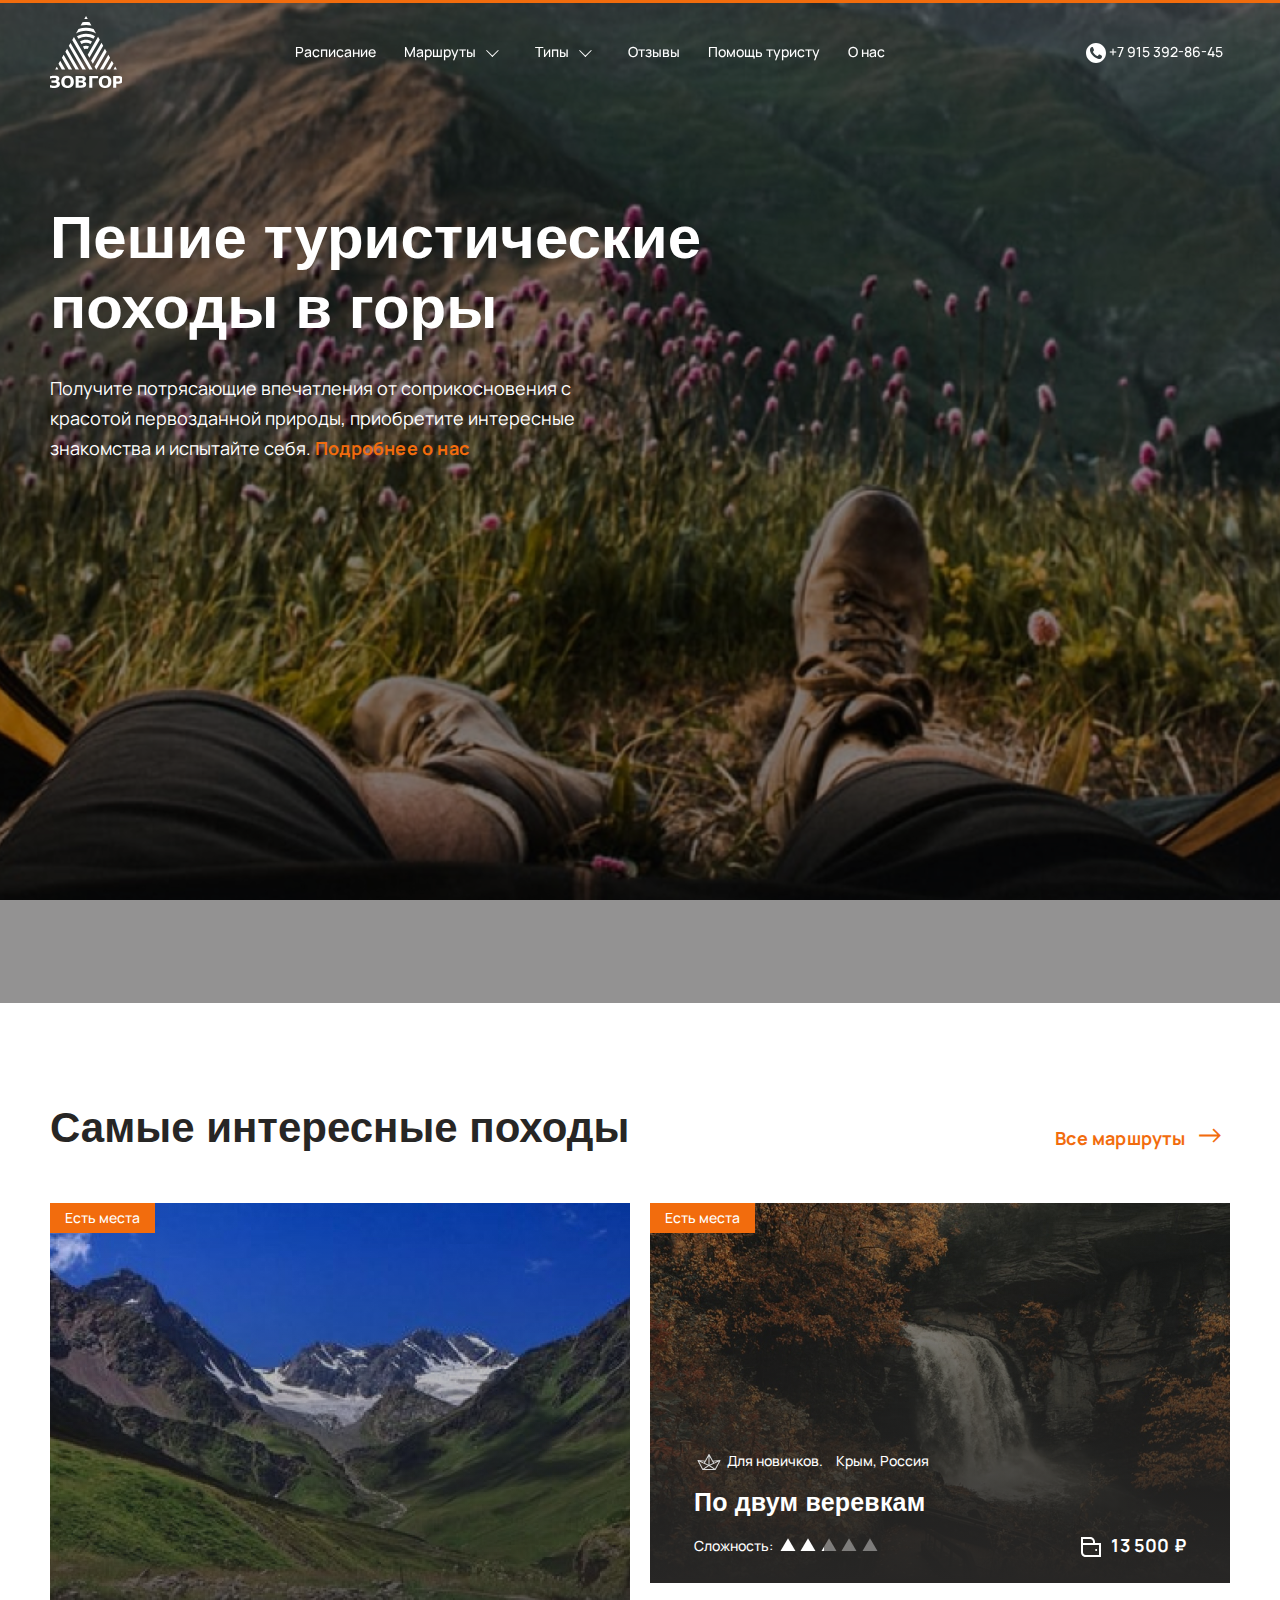
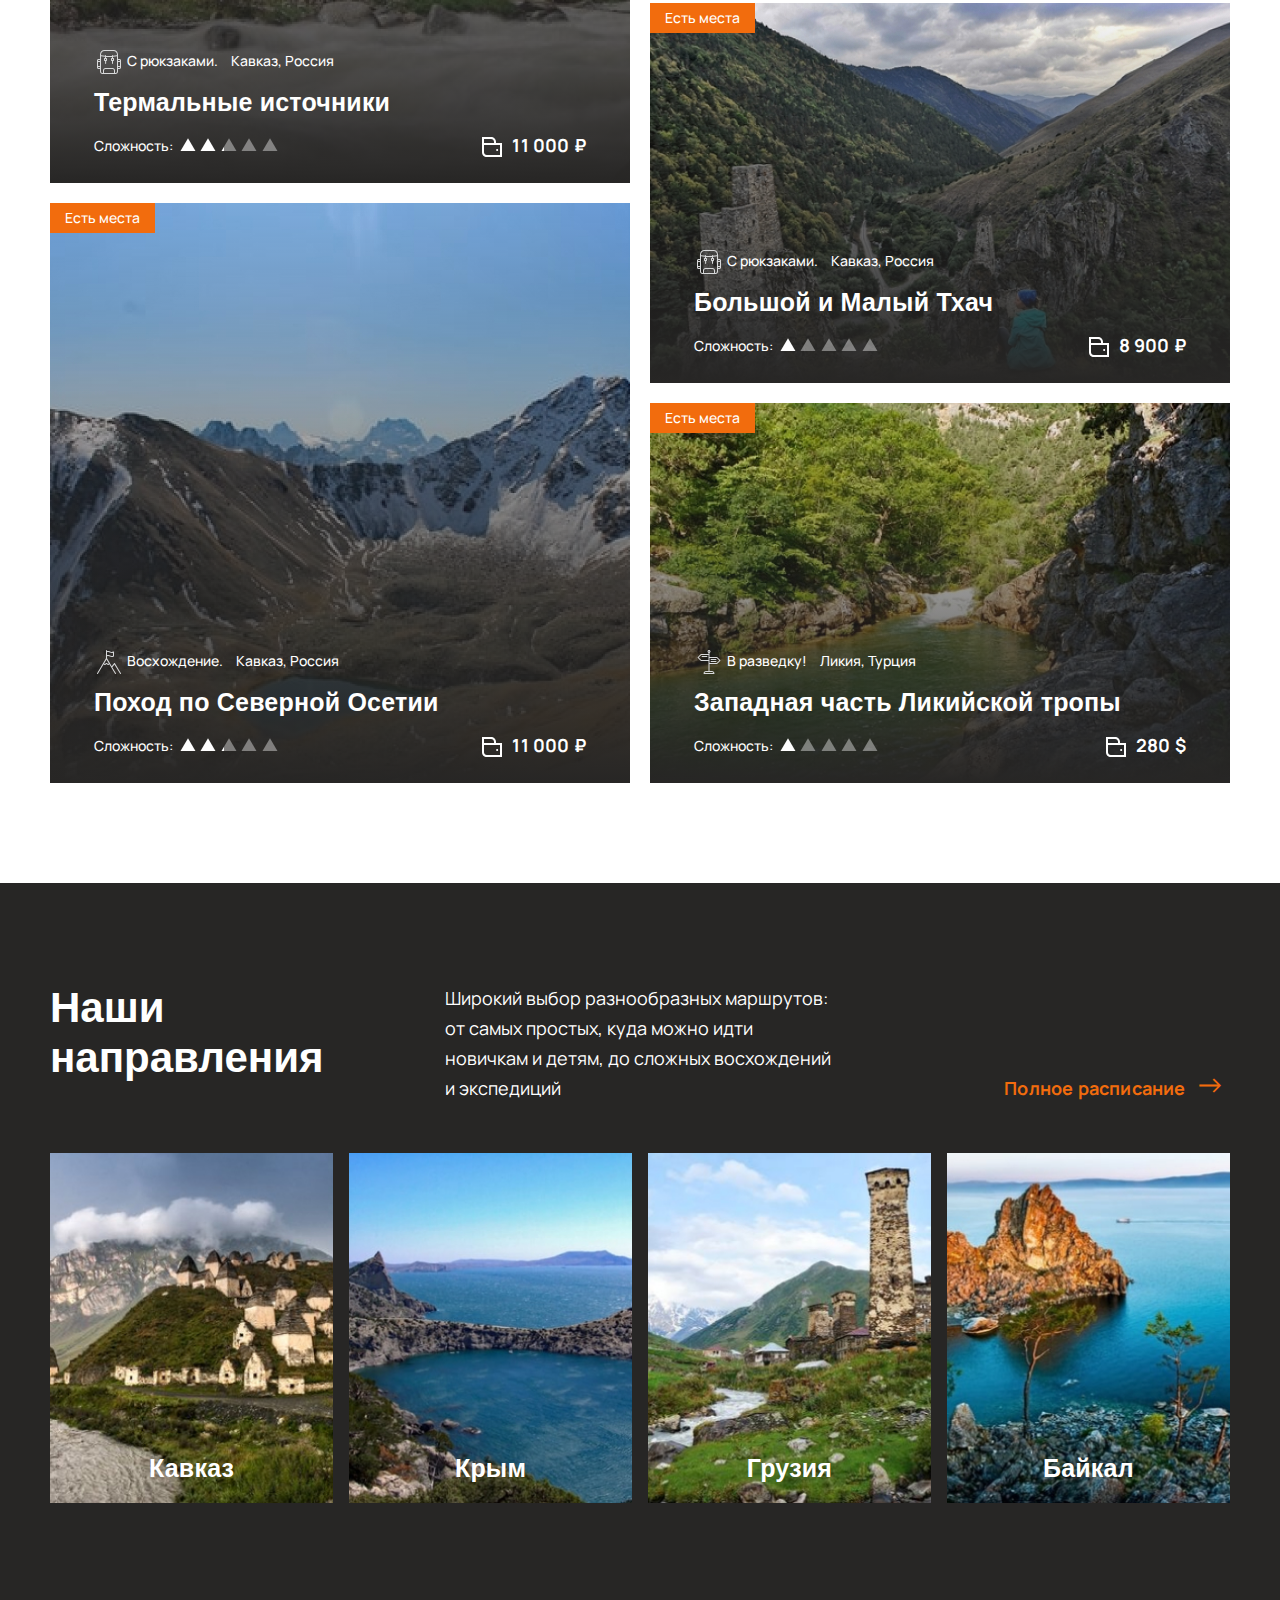
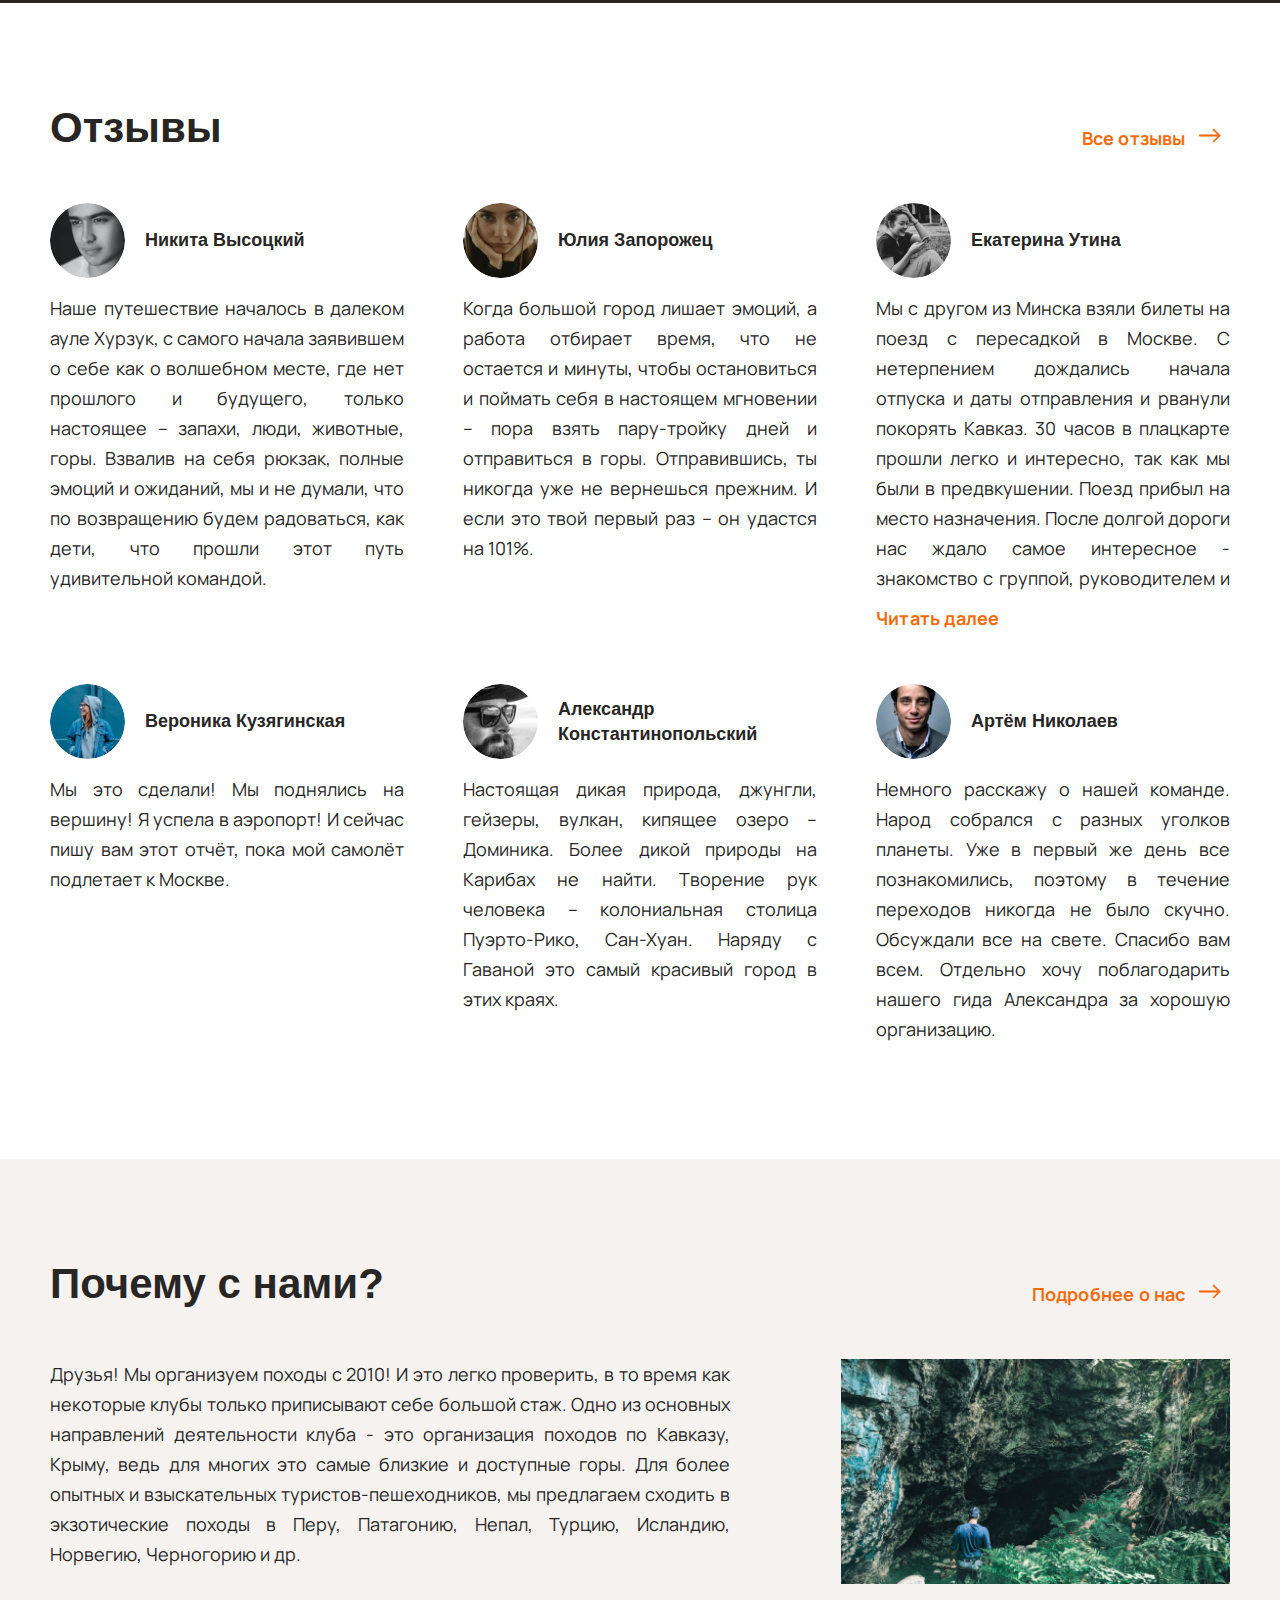
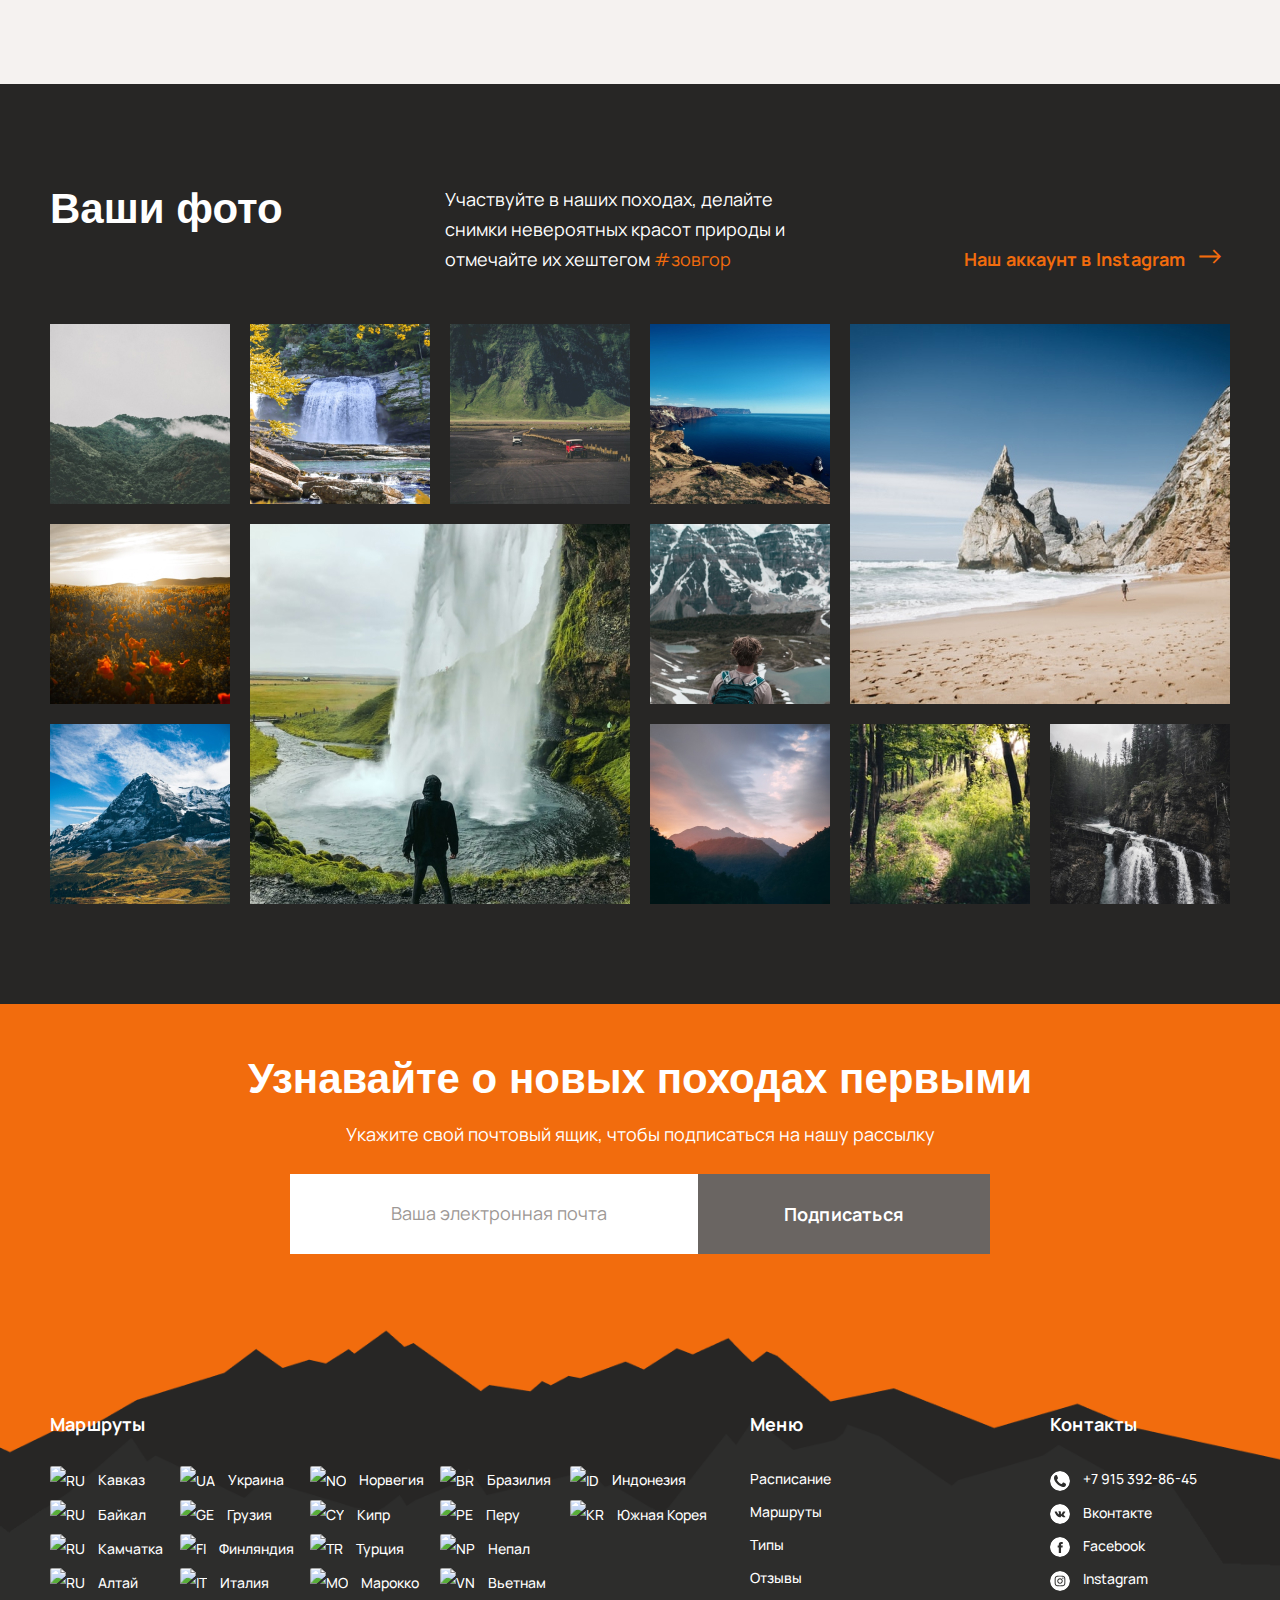
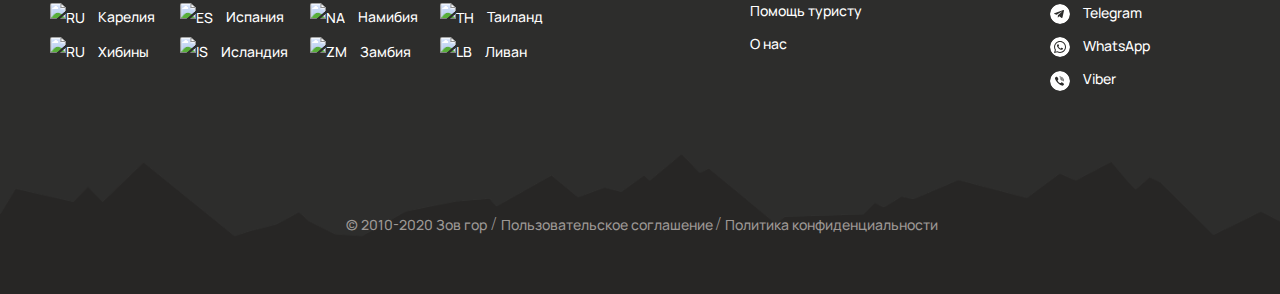
==== commit 5ed70b15: "Eleventh commit" ====
--- a/Exam-3_Diploma-ZovGor/index.html
+++ b/Exam-3_Diploma-ZovGor/index.html
@@ -30,57 +30,17 @@
     <path fill="#fff" fill-rule="evenodd" clip-rule="evenodd"
           d="M0 10C0 4.47715 4.47715 0 10 0C15.5228 0 20 4.47715 20 10C20 15.5228 15.5228 20 10 20C4.47715 20 0 15.5228 0 10ZM12.9259 15.9899C13.9627 16.0835 15.4139 15.522 15.7843 14.3964C16.1115 13.4028 16.1515 12.9244 15.2931 12.4629C15.1554 12.3886 15.0172 12.3118 14.8783 12.2346C14.4573 12.0006 14.0304 11.7633 13.5931 11.5853C12.9022 11.3033 12.665 11.7073 12.3978 12.1624C12.2307 12.4472 12.0518 12.7519 11.7427 12.9212C11.2585 13.1864 10.5902 12.7593 10.1327 12.467C10.0974 12.4444 10.0633 12.4226 10.0307 12.4021C9.23548 11.9013 8.53067 11.2429 7.94427 10.4797C7.90517 10.4288 7.85988 10.3721 7.81085 10.3106C7.48465 9.90184 6.99322 9.28598 7.06346 8.811C7.11838 8.44385 7.33436 8.22439 7.54269 8.0127C7.82594 7.72488 8.09505 7.45144 7.92587 6.84066C7.82229 6.46549 7.66462 6.09416 7.50886 5.72735C7.42882 5.53885 7.34929 5.35154 7.27786 5.16552C7.2581 5.11424 7.23915 5.06423 7.22072 5.0156C6.97587 4.36941 6.8227 3.96517 6.05785 4.00237C5.46505 4.03197 5.07065 4.28556 4.70584 4.76074C3.71943 6.04629 3.86824 7.78063 4.53144 9.19098C5.46985 11.1869 7.08026 13.0676 8.79948 14.2836C9.96908 15.1108 11.5099 15.8619 12.9259 15.9899Z"/>
   </symbol>
-  <symbol viewBox="0 0 180 175" id="desktop-logo">
-    <path class="logo__right" fill="#fff" fill-rule="evenodd" clip-rule="evenodd"
-          d="M123.407 57.908L98.2095 101.585L94.0338 94.3444L119.231 50.6676L123.407 57.908ZM102.379 108.814L127.582 65.1377L131.752 72.3678L106.555 116.045L102.379 108.814ZM135.923 79.6028L110.726 123.28L114.606 130H115.192L140.093 86.833L135.923 79.6028ZM123.533 129.999L144.269 94.0628L148.44 101.298L131.88 129.999H123.533ZM140.222 130H148.568L156.782 115.759L152.611 108.529L140.222 130ZM156.914 130L160.957 122.994L165 130H156.914Z"/>
-    <path class="logo__left" fill="#fff" fill-rule="evenodd" clip-rule="evenodd"
-          d="M97.9071 130L56.4559 58.1475L60.6316 50.9072L106.259 130H97.9071ZM81.2204 130L48.1104 72.6077L52.281 65.3776L89.5667 130H81.2204ZM39.7696 87.0726L64.5332 129.999H72.8795L43.9402 79.8374L39.7696 87.0726ZM47.8438 129.999L31.4214 101.538L35.592 94.3025L56.1851 129.999H47.8438ZM23.0757 115.999L31.1569 130H39.4981L27.2514 108.769L23.0757 115.999ZM18.9055 123.229L22.811 130H15L18.9055 123.229Z"/>
-    <path class="logo__top" fill="#fff" fill-rule="evenodd" clip-rule="evenodd"
-          d="M89.9987 0.000114441L94.1693 7.22515C92.7825 7.14351 91.3957 7.118 89.9987 7.118C88.6017 7.118 87.2149 7.15372 85.8281 7.22515L89.9987 0.000114441ZM98.57 14.8837L103.23 22.9609C94.5016 21.158 85.4971 21.158 76.7686 22.9609L81.4287 14.8837C87.1222 14.2034 92.8765 14.2034 98.57 14.8837ZM114.42 42.3507L108.343 31.7989C96.4304 27.8144 83.5461 27.8144 71.6335 31.7989L65.5611 42.3507C73.0392 38.2115 81.4451 36.0402 89.9908 36.0402C98.5365 36.0402 106.942 38.2115 114.42 42.3507ZM111.753 49.1615L108.143 55.4171C102.6 52.1819 96.2933 50.4875 89.8762 50.509C83.459 50.5305 77.1642 52.2673 71.6425 55.5396L68.0328 49.2789C74.6514 45.3703 82.1919 43.2989 89.8769 43.2782C97.5619 43.2576 105.113 45.2885 111.753 49.1615ZM89.9973 64.9749C93.8368 64.9702 97.6075 65.9938 100.918 67.9394L104.533 61.6787C100.088 59.0785 95.0275 57.7183 89.8786 57.7398C84.7297 57.7613 79.6808 59.1638 75.2574 61.8012L78.8672 68.0568C82.2282 66.0358 86.0763 64.9703 89.9973 64.9749ZM89.6392 79.4522C89.5117 79.4613 89.382 79.4705 89.2577 79.4705C88.1307 79.5884 87.0476 79.9713 86.0966 80.5879L82.4766 74.3221C84.7057 72.9585 87.2631 72.2267 89.8755 72.2052C92.488 72.1836 95.0571 72.873 97.3083 74.1997L93.6934 80.4655C93.412 80.2893 93.1171 80.1358 92.8114 80.0062C91.9213 79.628 90.964 79.4336 89.997 79.4348C89.8841 79.4348 89.7626 79.4434 89.6392 79.4522Z"/>
-    <path class="logo__bottom" fill="#fff" fill-rule="evenodd" clip-rule="evenodd"
-          d="M10.5022 145.094C10.5022 145.15 10.1583 145.188 9.65826 145.188C9.15819 145.188 8.81434 145.226 8.81434 145.281C8.81434 145.335 8.53303 145.375 8.15795 145.375C7.78287 145.375 7.50156 145.415 7.50156 145.469C7.50156 145.521 7.25148 145.563 6.93895 145.563C6.62641 145.563 6.37633 145.604 6.37633 145.656C6.37633 145.708 6.20754 145.75 6.00125 145.75C5.79496 145.75 5.62617 145.792 5.62617 145.844C5.62617 145.896 5.45739 145.938 5.25109 145.938C5.0448 145.938 4.87602 145.98 4.87602 146.031C4.87602 146.083 4.70723 146.125 4.50094 146.125C4.29464 146.125 4.12586 146.167 4.12586 146.219C4.12586 146.271 3.99927 146.313 3.84455 146.313C3.68983 146.313 3.56324 146.355 3.56324 146.406C3.56324 146.458 3.43665 146.5 3.28193 146.5C3.12721 146.5 3.00063 146.542 3.00063 146.594C3.00063 146.646 2.87404 146.688 2.71932 146.688C2.5646 146.688 2.43801 146.73 2.43801 146.781C2.43801 146.833 2.31142 146.875 2.1567 146.875C2.00198 146.875 1.87539 146.917 1.87539 146.969C1.87539 147.021 1.76802 147.063 1.63675 147.063C1.37166 147.063 0.819546 147.539 1.01065 147.603C1.07366 147.624 1.12523 147.722 1.12523 147.821C1.12523 147.919 1.16743 148 1.219 148C1.27058 148 1.31277 148.127 1.31277 148.281C1.31277 148.436 1.35497 148.563 1.40654 148.563C1.45812 148.563 1.50031 148.647 1.50031 148.75C1.50031 148.853 1.54251 148.938 1.59408 148.938C1.64566 148.938 1.68785 149.064 1.68785 149.219C1.68785 149.374 1.73005 149.5 1.78162 149.5C1.83319 149.5 1.87539 149.627 1.87539 149.781C1.87539 149.936 1.91759 150.063 1.96916 150.063C2.02073 150.063 2.06293 150.147 2.06293 150.25C2.06293 150.353 2.10513 150.438 2.1567 150.438C2.20827 150.438 2.25047 150.564 2.25047 150.719C2.25047 150.874 2.29267 151 2.34424 151C2.39581 151 2.43801 151.085 2.43801 151.188C2.43801 151.291 2.4802 151.375 2.53178 151.375C2.58335 151.375 2.62555 151.502 2.62555 151.656C2.62555 151.811 2.66774 151.938 2.71932 151.938C2.77089 151.938 2.81309 152.022 2.81309 152.125C2.81309 152.271 2.87563 152.313 3.09439 152.313C3.24911 152.313 3.3757 152.271 3.3757 152.219C3.3757 152.167 3.50229 152.125 3.65701 152.125C3.81173 152.125 3.93832 152.083 3.93832 152.031C3.93832 151.98 4.02271 151.938 4.12586 151.938C4.22901 151.938 4.3134 151.896 4.3134 151.844C4.3134 151.792 4.43999 151.75 4.59471 151.75C4.74943 151.75 4.87602 151.708 4.87602 151.656C4.87602 151.605 5.0026 151.563 5.15732 151.563C5.31204 151.563 5.43863 151.521 5.43863 151.469C5.43863 151.417 5.60742 151.375 5.81371 151.375C6.02 151.375 6.18879 151.333 6.18879 151.281C6.18879 151.23 6.31538 151.188 6.4701 151.188C6.62482 151.188 6.75141 151.146 6.75141 151.094C6.75141 151.042 6.92019 151 7.12648 151C7.33278 151 7.50156 150.958 7.50156 150.906C7.50156 150.853 7.78287 150.813 8.15795 150.813C8.53303 150.813 8.81434 150.773 8.81434 150.719C8.81434 150.663 9.18941 150.625 9.75203 150.625C10.3146 150.625 10.6897 150.588 10.6897 150.531C10.6897 150.474 11.1273 150.438 11.815 150.438C12.5026 150.438 12.9402 150.474 12.9402 150.531C12.9402 150.587 13.284 150.625 13.7841 150.625C14.2842 150.625 14.628 150.663 14.628 150.719C14.628 150.771 14.7968 150.813 15.0031 150.813C15.2094 150.813 15.3782 150.855 15.3782 150.906C15.3782 150.958 15.5048 151 15.6595 151C15.8142 151 15.9408 151.042 15.9408 151.094C15.9408 151.146 16.0474 151.188 16.1777 151.188C16.4426 151.188 17.2536 151.928 17.2536 152.17C17.2536 152.248 17.2958 152.313 17.3474 152.313C17.3989 152.313 17.4411 152.439 17.4411 152.594C17.4411 152.749 17.4833 152.875 17.5349 152.875C17.5865 152.875 17.6287 153.086 17.6287 153.344C17.6287 153.602 17.5865 153.813 17.5349 153.813C17.4833 153.813 17.4411 153.981 17.4411 154.188C17.4411 154.394 17.3989 154.563 17.3474 154.563C17.2958 154.563 17.2536 154.627 17.2536 154.705C17.2536 154.891 16.2692 155.875 16.0835 155.875C16.0051 155.875 15.9408 155.917 15.9408 155.969C15.9408 156.021 15.8564 156.063 15.7533 156.063C15.6501 156.063 15.5657 156.105 15.5657 156.156C15.5657 156.208 15.4392 156.25 15.2844 156.25C15.1297 156.25 15.0031 156.292 15.0031 156.344C15.0031 156.396 14.7921 156.438 14.5343 156.438C14.2764 156.438 14.0654 156.48 14.0654 156.531C14.0654 156.585 13.7841 156.625 13.409 156.625C13.034 156.625 12.7527 156.665 12.7527 156.719C12.7527 156.78 11.5649 156.813 9.37695 156.813H6.00125V159.438V162.063H9.65826C12.0337 162.063 13.3153 162.096 13.3153 162.156C13.3153 162.213 13.6904 162.25 14.253 162.25C14.8156 162.25 15.1907 162.288 15.1907 162.344C15.1907 162.396 15.4016 162.438 15.6595 162.438C15.9174 162.438 16.1284 162.48 16.1284 162.531C16.1284 162.583 16.2971 162.625 16.5034 162.625C16.7097 162.625 16.8785 162.667 16.8785 162.719C16.8785 162.771 16.9629 162.813 17.0661 162.813C17.1692 162.813 17.2536 162.855 17.2536 162.906C17.2536 162.958 17.3287 163 17.4204 163C17.5122 163 17.6481 163.085 17.7224 163.188C17.7968 163.291 17.9146 163.375 17.9842 163.375C18.1475 163.375 18.3788 163.607 18.3788 163.77C18.3788 163.839 18.4632 163.957 18.5664 164.031C18.6695 164.106 18.7539 164.242 18.7539 164.333C18.7539 164.425 18.7961 164.5 18.8477 164.5C18.8993 164.5 18.9414 164.669 18.9414 164.875C18.9414 165.081 18.9836 165.25 19.0352 165.25C19.0868 165.25 19.129 165.419 19.129 165.625C19.129 165.831 19.0868 166 19.0352 166C18.9836 166 18.9414 166.169 18.9414 166.375C18.9414 166.581 18.8993 166.75 18.8477 166.75C18.7961 166.75 18.7539 166.835 18.7539 166.938C18.7539 167.041 18.7117 167.125 18.6601 167.125C18.6086 167.125 18.5664 167.189 18.5664 167.268C18.5664 167.454 17.582 168.438 17.3963 168.438C17.3178 168.438 17.2536 168.48 17.2536 168.531C17.2536 168.583 17.1692 168.625 17.0661 168.625C16.9629 168.625 16.8785 168.667 16.8785 168.719C16.8785 168.771 16.7519 168.813 16.5972 168.813C16.4425 168.813 16.3159 168.855 16.3159 168.906C16.3159 168.958 16.1893 169 16.0346 169C15.8799 169 15.7533 169.042 15.7533 169.094C15.7533 169.146 15.5423 169.188 15.2844 169.188C15.0266 169.188 14.8156 169.23 14.8156 169.281C14.8156 169.338 14.4093 169.375 13.7841 169.375C13.159 169.375 12.7527 169.412 12.7527 169.469C12.7527 169.526 12.3464 169.563 11.7212 169.563C11.096 169.563 10.6897 169.526 10.6897 169.469C10.6897 169.411 10.2209 169.375 9.47072 169.375C8.72057 169.375 8.25172 169.339 8.25172 169.281C8.25172 169.229 8.00164 169.188 7.6891 169.188C7.37657 169.188 7.12648 169.146 7.12648 169.094C7.12648 169.042 6.9155 169 6.65764 169C6.39977 169 6.18879 168.958 6.18879 168.906C6.18879 168.855 6.0622 168.813 5.90748 168.813C5.75276 168.813 5.62617 168.771 5.62617 168.719C5.62617 168.667 5.45739 168.625 5.25109 168.625C5.0448 168.625 4.87602 168.583 4.87602 168.531C4.87602 168.48 4.74943 168.438 4.59471 168.438C4.43999 168.438 4.3134 168.396 4.3134 168.344C4.3134 168.292 4.22901 168.25 4.12586 168.25C4.02271 168.25 3.93832 168.208 3.93832 168.156C3.93832 168.105 3.81173 168.063 3.65701 168.063C3.50229 168.063 3.3757 168.021 3.3757 167.969C3.3757 167.917 3.29131 167.875 3.18816 167.875C3.08502 167.875 3.00063 167.833 3.00063 167.781C3.00063 167.73 2.87404 167.688 2.71932 167.688C2.5646 167.688 2.43801 167.646 2.43801 167.594C2.43801 167.542 2.35362 167.5 2.25047 167.5C2.14732 167.5 2.06293 167.458 2.06293 167.406C2.06293 167.355 1.97854 167.313 1.87539 167.313C1.72949 167.313 1.68785 167.375 1.68785 167.594C1.68785 167.749 1.64566 167.875 1.59408 167.875C1.54251 167.875 1.50031 167.96 1.50031 168.063C1.50031 168.166 1.45812 168.25 1.40654 168.25C1.35497 168.25 1.31277 168.377 1.31277 168.531C1.31277 168.686 1.27058 168.813 1.219 168.813C1.16743 168.813 1.12523 168.939 1.12523 169.094C1.12523 169.249 1.08304 169.375 1.03146 169.375C0.979892 169.375 0.937695 169.502 0.937695 169.656C0.937695 169.811 0.895499 169.938 0.843926 169.938C0.792353 169.938 0.750156 170.022 0.750156 170.125C0.750156 170.228 0.70796 170.313 0.656387 170.313C0.604814 170.313 0.562617 170.439 0.562617 170.594C0.562617 170.749 0.520421 170.875 0.468848 170.875C0.417274 170.875 0.375078 171.002 0.375078 171.156C0.375078 171.311 0.332882 171.438 0.281309 171.438C0.229735 171.438 0.187539 171.564 0.187539 171.719C0.187539 171.874 0.145343 172 0.0937695 172C0.0421963 172 0 172.169 0 172.375C0 172.688 0.0312253 172.75 0.187539 172.75C0.290686 172.75 0.375078 172.792 0.375078 172.844C0.375078 172.896 0.459471 172.938 0.562617 172.938C0.665764 172.938 0.750156 172.98 0.750156 173.031C0.750156 173.083 0.834549 173.125 0.937695 173.125C1.04084 173.125 1.12523 173.167 1.12523 173.219C1.12523 173.271 1.25182 173.313 1.40654 173.313C1.56126 173.313 1.68785 173.355 1.68785 173.406C1.68785 173.458 1.81444 173.5 1.96916 173.5C2.12388 173.5 2.25047 173.542 2.25047 173.594C2.25047 173.646 2.37706 173.688 2.53178 173.688C2.6865 173.688 2.81309 173.73 2.81309 173.781C2.81309 173.833 2.93967 173.875 3.09439 173.875C3.24911 173.875 3.3757 173.917 3.3757 173.969C3.3757 174.021 3.54449 174.063 3.75078 174.063C3.95707 174.063 4.12586 174.105 4.12586 174.156C4.12586 174.208 4.29464 174.25 4.50094 174.25C4.70723 174.25 4.87602 174.292 4.87602 174.344C4.87602 174.396 5.087 174.438 5.34486 174.438C5.60273 174.438 5.81371 174.48 5.81371 174.531C5.81371 174.586 6.12625 174.625 6.56387 174.625C7.00149 174.625 7.31402 174.664 7.31402 174.719C7.31402 174.775 7.6891 174.813 8.25172 174.813C8.81434 174.813 9.18941 174.85 9.18941 174.906C9.18941 174.967 10.1583 175 11.9087 175C13.6591 175 14.628 174.967 14.628 174.906C14.628 174.851 14.9719 174.813 15.472 174.813C15.972 174.813 16.3159 174.775 16.3159 174.719C16.3159 174.665 16.5972 174.625 16.9723 174.625C17.3474 174.625 17.6287 174.585 17.6287 174.531C17.6287 174.48 17.7975 174.438 18.0037 174.438C18.21 174.438 18.3788 174.396 18.3788 174.344C18.3788 174.292 18.5476 174.25 18.7539 174.25C18.9602 174.25 19.129 174.208 19.129 174.156C19.129 174.105 19.2556 174.063 19.4103 174.063C19.565 174.063 19.6916 174.021 19.6916 173.969C19.6916 173.917 19.8182 173.875 19.9729 173.875C20.1276 173.875 20.2542 173.833 20.2542 173.781C20.2542 173.73 20.3386 173.688 20.4418 173.688C20.5449 173.688 20.6293 173.646 20.6293 173.594C20.6293 173.542 20.7559 173.5 20.9106 173.5C21.0653 173.5 21.1919 173.458 21.1919 173.406C21.1919 173.355 21.2763 173.313 21.3795 173.313C21.4826 173.313 21.567 173.271 21.567 173.219C21.567 173.167 21.6514 173.125 21.7545 173.125C21.8577 173.125 21.9421 173.083 21.9421 173.031C21.9421 172.98 22.0172 172.938 22.1089 172.938C22.2007 172.938 22.3366 172.853 22.4109 172.75C22.4853 172.647 22.6119 172.563 22.6922 172.563C22.7726 172.563 22.8992 172.478 22.9735 172.375C23.0479 172.272 23.1632 172.188 23.2299 172.188C23.3879 172.188 25.1302 170.446 25.1302 170.288C25.1302 170.221 25.2146 170.106 25.3178 170.031C25.4209 169.957 25.5053 169.821 25.5053 169.73C25.5053 169.638 25.5475 169.563 25.5991 169.563C25.6507 169.563 25.6929 169.478 25.6929 169.375C25.6929 169.272 25.735 169.188 25.7866 169.188C25.8382 169.188 25.8804 169.103 25.8804 169C25.8804 168.897 25.9226 168.813 25.9742 168.813C26.0257 168.813 26.0679 168.644 26.0679 168.438C26.0679 168.231 26.1101 168.063 26.1617 168.063C26.2133 168.063 26.2555 167.936 26.2555 167.781C26.2555 167.627 26.2977 167.5 26.3492 167.5C26.4039 167.5 26.443 167.188 26.443 166.75C26.443 166.313 26.4821 166 26.5368 166C26.5903 166 26.6305 165.719 26.6305 165.344C26.6305 164.969 26.5903 164.688 26.5368 164.688C26.4821 164.688 26.443 164.375 26.443 163.938C26.443 163.5 26.4039 163.188 26.3492 163.188C26.2977 163.188 26.2555 163.061 26.2555 162.906C26.2555 162.752 26.2133 162.625 26.1617 162.625C26.1101 162.625 26.0679 162.499 26.0679 162.344C26.0679 162.189 26.0257 162.063 25.9742 162.063C25.9226 162.063 25.8804 161.978 25.8804 161.875C25.8804 161.772 25.8382 161.688 25.7866 161.688C25.735 161.688 25.6929 161.62 25.6929 161.538C25.6929 161.455 25.5663 161.27 25.4115 161.125C25.2568 160.981 25.1302 160.814 25.1302 160.755C25.1302 160.616 24.7018 160.188 24.5626 160.188C24.5036 160.188 24.337 160.061 24.1925 159.906C24.048 159.752 23.8623 159.625 23.7799 159.625C23.6973 159.625 23.6299 159.583 23.6299 159.531C23.6299 159.48 23.5455 159.438 23.4424 159.438C23.3392 159.438 23.2548 159.396 23.2548 159.344C23.2548 159.292 23.1705 159.25 23.0673 159.25C22.9642 159.25 22.8798 159.208 22.8798 159.156C22.8798 159.105 22.7954 159.063 22.6922 159.063C22.5891 159.063 22.5047 159.021 22.5047 158.969C22.5047 158.917 22.3781 158.875 22.2234 158.875C22.0687 158.875 21.9421 158.833 21.9421 158.781C21.9421 158.73 21.8336 158.688 21.701 158.688C21.4837 158.688 21.1919 158.504 21.1919 158.366C21.1919 158.337 21.2763 158.313 21.3795 158.313C21.4826 158.313 21.567 158.271 21.567 158.219C21.567 158.167 21.6514 158.125 21.7545 158.125C21.8577 158.125 21.9421 158.083 21.9421 158.031C21.9421 157.98 22.0172 157.938 22.1089 157.938C22.2007 157.938 22.3366 157.853 22.4109 157.75C22.4853 157.647 22.6211 157.563 22.7129 157.563C22.8047 157.563 22.8798 157.521 22.8798 157.469C22.8798 157.417 22.944 157.375 23.0225 157.375C23.1962 157.375 24.1925 156.397 24.1925 156.226C24.1925 156.159 24.2769 156.043 24.3801 155.969C24.4832 155.895 24.5676 155.759 24.5676 155.667C24.5676 155.575 24.6098 155.5 24.6614 155.5C24.713 155.5 24.7552 155.374 24.7552 155.219C24.7552 155.064 24.7974 154.938 24.8489 154.938C24.9005 154.938 24.9427 154.769 24.9427 154.563C24.9427 154.356 24.9849 154.188 25.0365 154.188C25.0951 154.188 25.1302 153.625 25.1302 152.688C25.1302 151.75 25.0951 151.188 25.0365 151.188C24.9849 151.188 24.9427 151.061 24.9427 150.906C24.9427 150.752 24.9005 150.625 24.8489 150.625C24.7974 150.625 24.7552 150.456 24.7552 150.25C24.7552 150.044 24.713 149.875 24.6614 149.875C24.6098 149.875 24.5676 149.791 24.5676 149.688C24.5676 149.585 24.5254 149.5 24.4738 149.5C24.4223 149.5 24.3801 149.425 24.3801 149.333C24.3801 149.242 24.2957 149.106 24.1925 149.031C24.0894 148.957 24.005 148.842 24.005 148.775C24.005 148.617 22.6384 147.25 22.48 147.25C22.4132 147.25 22.2977 147.166 22.2234 147.063C22.149 146.96 22.0131 146.875 21.9213 146.875C21.8296 146.875 21.7545 146.833 21.7545 146.781C21.7545 146.73 21.6701 146.688 21.567 146.688C21.4638 146.688 21.3795 146.646 21.3795 146.594C21.3795 146.542 21.2951 146.5 21.1919 146.5C21.0888 146.5 21.0044 146.458 21.0044 146.406C21.0044 146.355 20.92 146.313 20.8168 146.313C20.7137 146.313 20.6293 146.271 20.6293 146.219C20.6293 146.167 20.5027 146.125 20.348 146.125C20.1933 146.125 20.0667 146.083 20.0667 146.031C20.0667 145.98 19.9401 145.938 19.7854 145.938C19.6307 145.938 19.5041 145.896 19.5041 145.844C19.5041 145.792 19.3775 145.75 19.2228 145.75C19.068 145.75 18.9414 145.708 18.9414 145.656C18.9414 145.605 18.7305 145.563 18.4726 145.563C18.2147 145.563 18.0037 145.521 18.0037 145.469C18.0037 145.417 17.7928 145.375 17.5349 145.375C17.277 145.375 17.0661 145.333 17.0661 145.281C17.0661 145.226 16.7222 145.188 16.2221 145.188C15.7221 145.188 15.3782 145.15 15.3782 145.094C15.3782 145.034 14.5031 145 12.9402 145C11.3773 145 10.5022 145.034 10.5022 145.094ZM43.0965 145.094C43.0965 145.149 42.7839 145.188 42.3463 145.188C41.9087 145.188 41.5962 145.227 41.5962 145.281C41.5962 145.333 41.3852 145.375 41.1273 145.375C40.8694 145.375 40.6585 145.417 40.6585 145.469C40.6585 145.521 40.4475 145.563 40.1896 145.563C39.9318 145.563 39.7208 145.605 39.7208 145.656C39.7208 145.708 39.5942 145.75 39.4395 145.75C39.2847 145.75 39.1582 145.792 39.1582 145.844C39.1582 145.896 39.0316 145.938 38.8769 145.938C38.7221 145.938 38.5955 145.98 38.5955 146.031C38.5955 146.083 38.469 146.125 38.3142 146.125C38.1595 146.125 38.0329 146.167 38.0329 146.219C38.0329 146.271 37.9063 146.313 37.7516 146.313C37.5969 146.313 37.4703 146.355 37.4703 146.406C37.4703 146.458 37.3859 146.5 37.2828 146.5C37.1796 146.5 37.0952 146.542 37.0952 146.594C37.0952 146.646 37.0108 146.688 36.9077 146.688C36.8045 146.688 36.7201 146.73 36.7201 146.781C36.7201 146.833 36.6358 146.875 36.5326 146.875C36.4295 146.875 36.3451 146.917 36.3451 146.969C36.3451 147.021 36.27 147.063 36.1783 147.063C36.0865 147.063 35.9506 147.147 35.8762 147.25C35.8019 147.353 35.6753 147.438 35.5949 147.438C35.5146 147.438 35.388 147.522 35.3136 147.625C35.2392 147.728 35.1212 147.813 35.0511 147.813C34.9811 147.813 34.7617 147.981 34.5634 148.188C34.3652 148.394 34.1562 148.563 34.0988 148.563C33.964 148.563 33.3444 149.181 33.3444 149.316C33.3444 149.372 33.1335 149.624 32.8756 149.875C32.6177 150.126 32.4067 150.389 32.4067 150.458C32.4067 150.527 32.3224 150.645 32.2192 150.719C32.1161 150.793 32.0317 150.929 32.0317 151.021C32.0317 151.113 31.9895 151.188 31.9379 151.188C31.8863 151.188 31.8441 151.263 31.8441 151.355C31.8441 151.446 31.7597 151.582 31.6566 151.656C31.5534 151.731 31.4691 151.867 31.4691 151.958C31.4691 152.05 31.4269 152.125 31.3753 152.125C31.3237 152.125 31.2815 152.21 31.2815 152.313C31.2815 152.416 31.2393 152.5 31.1877 152.5C31.1362 152.5 31.094 152.627 31.094 152.781C31.094 152.936 31.0518 153.063 31.0002 153.063C30.9486 153.063 30.9064 153.147 30.9064 153.25C30.9064 153.353 30.8642 153.438 30.8127 153.438C30.7611 153.438 30.7189 153.564 30.7189 153.719C30.7189 153.874 30.6767 154 30.6251 154C30.5736 154 30.5314 154.169 30.5314 154.375C30.5314 154.581 30.4892 154.75 30.4376 154.75C30.386 154.75 30.3438 154.877 30.3438 155.031C30.3438 155.186 30.3016 155.313 30.2501 155.313C30.1979 155.313 30.1563 155.563 30.1563 155.875C30.1563 156.188 30.1146 156.438 30.0625 156.438C30.0078 156.438 29.9687 156.75 29.9687 157.188C29.9687 157.625 29.9296 157.938 29.875 157.938C29.8153 157.938 29.7812 158.688 29.7812 160C29.7812 161.313 29.8153 162.063 29.875 162.063C29.9296 162.063 29.9687 162.375 29.9687 162.813C29.9687 163.25 30.0078 163.563 30.0625 163.563C30.1146 163.563 30.1563 163.813 30.1563 164.125C30.1563 164.438 30.1979 164.688 30.2501 164.688C30.3016 164.688 30.3438 164.814 30.3438 164.969C30.3438 165.124 30.386 165.25 30.4376 165.25C30.4892 165.25 30.5314 165.419 30.5314 165.625C30.5314 165.831 30.5736 166 30.6251 166C30.6767 166 30.7189 166.127 30.7189 166.281C30.7189 166.436 30.7611 166.563 30.8127 166.563C30.8642 166.563 30.9064 166.647 30.9064 166.75C30.9064 166.853 30.9486 166.938 31.0002 166.938C31.0518 166.938 31.094 167.064 31.094 167.219C31.094 167.374 31.1362 167.5 31.1877 167.5C31.2393 167.5 31.2815 167.585 31.2815 167.688C31.2815 167.791 31.3237 167.875 31.3753 167.875C31.4269 167.875 31.4691 167.96 31.4691 168.063C31.4691 168.166 31.5113 168.25 31.5628 168.25C31.6144 168.25 31.6566 168.325 31.6566 168.417C31.6566 168.509 31.741 168.645 31.8441 168.719C31.9473 168.793 32.0317 168.92 32.0317 169C32.0317 169.081 32.1161 169.207 32.2192 169.281C32.3224 169.356 32.4067 169.474 32.4067 169.544C32.4067 169.614 32.5755 169.833 32.7818 170.031C32.9881 170.23 33.1569 170.438 33.1569 170.495C33.1569 170.629 34.153 171.625 34.2875 171.625C34.3442 171.625 34.5528 171.794 34.751 172C34.9492 172.206 35.1686 172.375 35.2387 172.375C35.3087 172.375 35.4268 172.46 35.5011 172.563C35.5755 172.666 35.7114 172.75 35.8032 172.75C35.8949 172.75 35.97 172.792 35.97 172.844C35.97 172.896 36.0544 172.938 36.1575 172.938C36.2607 172.938 36.3451 172.98 36.3451 173.031C36.3451 173.083 36.4295 173.125 36.5326 173.125C36.6358 173.125 36.7201 173.167 36.7201 173.219C36.7201 173.271 36.8045 173.313 36.9077 173.313C37.0108 173.313 37.0952 173.355 37.0952 173.406C37.0952 173.458 37.1796 173.5 37.2828 173.5C37.3859 173.5 37.4703 173.542 37.4703 173.594C37.4703 173.646 37.5547 173.688 37.6578 173.688C37.761 173.688 37.8454 173.73 37.8454 173.781C37.8454 173.833 37.972 173.875 38.1267 173.875C38.2814 173.875 38.408 173.917 38.408 173.969C38.408 174.021 38.5346 174.063 38.6893 174.063C38.844 174.063 38.9706 174.105 38.9706 174.156C38.9706 174.208 39.0972 174.25 39.2519 174.25C39.4066 174.25 39.5332 174.292 39.5332 174.344C39.5332 174.396 39.702 174.438 39.9083 174.438C40.1146 174.438 40.2834 174.48 40.2834 174.531C40.2834 174.585 40.5647 174.625 40.9398 174.625C41.3149 174.625 41.5962 174.665 41.5962 174.719C41.5962 174.773 41.8775 174.813 42.2526 174.813C42.6276 174.813 42.9089 174.853 42.9089 174.906C42.9089 174.966 43.6903 175 45.0656 175C46.441 175 47.2223 174.966 47.2223 174.906C47.2223 174.853 47.5036 174.813 47.8787 174.813C48.2538 174.813 48.5351 174.773 48.5351 174.719C48.5351 174.667 48.7852 174.625 49.0977 174.625C49.4103 174.625 49.6603 174.584 49.6603 174.531C49.6603 174.48 49.8291 174.438 50.0354 174.438C50.2417 174.438 50.4105 174.396 50.4105 174.344C50.4105 174.292 50.5793 174.25 50.7856 174.25C50.9919 174.25 51.1607 174.208 51.1607 174.156C51.1607 174.105 51.2872 174.063 51.442 174.063C51.5967 174.063 51.7233 174.021 51.7233 173.969C51.7233 173.917 51.8077 173.875 51.9108 173.875C52.014 173.875 52.0984 173.833 52.0984 173.781C52.0984 173.73 52.2249 173.688 52.3797 173.688C52.5344 173.688 52.661 173.646 52.661 173.594C52.661 173.542 52.7454 173.5 52.8485 173.5C52.9517 173.5 53.036 173.458 53.036 173.406C53.036 173.355 53.1204 173.313 53.2236 173.313C53.3267 173.313 53.4111 173.271 53.4111 173.219C53.4111 173.167 53.4955 173.125 53.5987 173.125C53.7018 173.125 53.7862 173.083 53.7862 173.031C53.7862 172.98 53.8613 172.938 53.953 172.938C54.0448 172.938 54.1807 172.853 54.2551 172.75C54.3294 172.647 54.456 172.563 54.5364 172.563C54.6167 172.563 54.7433 172.478 54.8177 172.375C54.892 172.272 55.0073 172.188 55.0738 172.188C55.221 172.188 57.537 169.888 57.537 169.742C57.537 169.685 57.6636 169.52 57.8183 169.375C57.973 169.231 58.0996 169.045 58.0996 168.963C58.0996 168.88 58.1418 168.813 58.1934 168.813C58.2449 168.813 58.2871 168.728 58.2871 168.625C58.2871 168.522 58.3293 168.438 58.3809 168.438C58.4325 168.438 58.4747 168.353 58.4747 168.25C58.4747 168.147 58.5169 168.063 58.5685 168.063C58.62 168.063 58.6622 167.978 58.6622 167.875C58.6622 167.772 58.7044 167.688 58.756 167.688C58.8076 167.688 58.8498 167.603 58.8498 167.5C58.8498 167.397 58.892 167.313 58.9435 167.313C58.9951 167.313 59.0373 167.228 59.0373 167.125C59.0373 167.022 59.0795 166.938 59.1311 166.938C59.1826 166.938 59.2248 166.811 59.2248 166.656C59.2248 166.502 59.267 166.375 59.3186 166.375C59.3702 166.375 59.4124 166.249 59.4124 166.094C59.4124 165.939 59.4546 165.813 59.5061 165.813C59.5577 165.813 59.5999 165.644 59.5999 165.438C59.5999 165.231 59.6421 165.063 59.6937 165.063C59.7453 165.063 59.7875 164.936 59.7875 164.781C59.7875 164.627 59.8297 164.5 59.8812 164.5C59.9334 164.5 59.975 164.25 59.975 163.938C59.975 163.625 60.0166 163.375 60.0688 163.375C60.1256 163.375 60.1625 162.969 60.1625 162.344C60.1625 161.719 60.1995 161.313 60.2563 161.313C60.3146 161.313 60.3501 160.781 60.3501 159.906C60.3501 159.032 60.3146 158.5 60.2563 158.5C60.2 158.5 60.1625 158.125 60.1625 157.563C60.1625 157 60.125 156.625 60.0688 156.625C60.0166 156.625 59.975 156.375 59.975 156.063C59.975 155.75 59.9334 155.5 59.8812 155.5C59.8297 155.5 59.7875 155.374 59.7875 155.219C59.7875 155.064 59.7453 154.938 59.6937 154.938C59.6421 154.938 59.5999 154.769 59.5999 154.563C59.5999 154.356 59.5577 154.188 59.5061 154.188C59.4546 154.188 59.4124 154.061 59.4124 153.906C59.4124 153.752 59.3702 153.625 59.3186 153.625C59.267 153.625 59.2248 153.499 59.2248 153.344C59.2248 153.189 59.1826 153.063 59.1311 153.063C59.0795 153.063 59.0373 152.978 59.0373 152.875C59.0373 152.772 58.9951 152.688 58.9435 152.688C58.892 152.688 58.8498 152.603 58.8498 152.5C58.8498 152.397 58.8076 152.313 58.756 152.313C58.7044 152.313 58.6622 152.195 58.6622 152.052C58.6622 151.899 58.5848 151.736 58.4747 151.656C58.3715 151.582 58.2871 151.446 58.2871 151.355C58.2871 151.263 58.2449 151.188 58.1934 151.188C58.1418 151.188 58.0996 151.12 58.0996 151.038C58.0996 150.955 57.973 150.77 57.8183 150.625C57.6636 150.481 57.537 150.313 57.537 150.253C57.537 150.193 57.326 149.939 57.0681 149.688C56.8103 149.437 56.5993 149.165 56.5993 149.084C56.5993 149.004 56.5337 148.938 56.4535 148.938C56.3732 148.938 56.0591 148.685 55.7554 148.375C55.4516 148.066 55.1468 147.813 55.078 147.813C55.0091 147.813 54.892 147.728 54.8177 147.625C54.7433 147.522 54.6167 147.438 54.5364 147.438C54.456 147.438 54.3294 147.353 54.2551 147.25C54.1807 147.147 54.0448 147.063 53.953 147.063C53.8613 147.063 53.7862 147.021 53.7862 146.969C53.7862 146.917 53.7018 146.875 53.5987 146.875C53.4955 146.875 53.4111 146.833 53.4111 146.781C53.4111 146.73 53.3267 146.688 53.2236 146.688C53.1204 146.688 53.036 146.646 53.036 146.594C53.036 146.542 52.9517 146.5 52.8485 146.5C52.7454 146.5 52.661 146.458 52.661 146.406C52.661 146.355 52.5344 146.313 52.3797 146.313C52.2249 146.313 52.0984 146.271 52.0984 146.219C52.0984 146.167 52.014 146.125 51.9108 146.125C51.8077 146.125 51.7233 146.083 51.7233 146.031C51.7233 145.98 51.5967 145.938 51.442 145.938C51.2872 145.938 51.1607 145.896 51.1607 145.844C51.1607 145.792 50.9919 145.75 50.7856 145.75C50.5793 145.75 50.4105 145.708 50.4105 145.656C50.4105 145.605 50.2417 145.563 50.0354 145.563C49.8291 145.563 49.6603 145.521 49.6603 145.469C49.6603 145.417 49.4494 145.375 49.1915 145.375C48.9336 145.375 48.7226 145.333 48.7226 145.281C48.7226 145.227 48.4101 145.188 47.9725 145.188C47.5349 145.188 47.2223 145.149 47.2223 145.094C47.2223 145.034 46.4722 145 45.1594 145C43.8466 145 43.0965 145.034 43.0965 145.094ZM134.391 145.094C134.391 145.149 134.078 145.188 133.64 145.188C133.203 145.188 132.89 145.227 132.89 145.281C132.89 145.333 132.679 145.375 132.421 145.375C132.163 145.375 131.952 145.417 131.952 145.469C131.952 145.521 131.742 145.563 131.484 145.563C131.226 145.563 131.015 145.605 131.015 145.656C131.015 145.708 130.888 145.75 130.733 145.75C130.579 145.75 130.452 145.792 130.452 145.844C130.452 145.896 130.326 145.938 130.171 145.938C130.016 145.938 129.89 145.98 129.89 146.031C129.89 146.083 129.763 146.125 129.608 146.125C129.454 146.125 129.327 146.167 129.327 146.219C129.327 146.271 129.2 146.313 129.046 146.313C128.891 146.313 128.764 146.355 128.764 146.406C128.764 146.458 128.68 146.5 128.577 146.5C128.474 146.5 128.389 146.542 128.389 146.594C128.389 146.646 128.305 146.688 128.202 146.688C128.099 146.688 128.014 146.73 128.014 146.781C128.014 146.833 127.93 146.875 127.827 146.875C127.723 146.875 127.639 146.917 127.639 146.969C127.639 147.021 127.564 147.063 127.472 147.063C127.38 147.063 127.245 147.147 127.17 147.25C127.096 147.353 126.969 147.438 126.889 147.438C126.809 147.438 126.682 147.522 126.608 147.625C126.533 147.728 126.414 147.813 126.343 147.813C126.272 147.813 126.096 147.939 125.951 148.094C125.807 148.249 125.641 148.375 125.584 148.375C125.447 148.375 124.263 149.559 124.263 149.695C124.263 149.753 124.137 149.918 123.982 150.063C123.827 150.207 123.701 150.376 123.701 150.438C123.701 150.5 123.574 150.668 123.419 150.813C123.265 150.957 123.138 151.143 123.138 151.225C123.138 151.308 123.096 151.375 123.044 151.375C122.993 151.375 122.951 151.46 122.951 151.563C122.951 151.666 122.908 151.75 122.857 151.75C122.805 151.75 122.763 151.835 122.763 151.938C122.763 152.041 122.721 152.125 122.669 152.125C122.618 152.125 122.576 152.21 122.576 152.313C122.576 152.416 122.533 152.5 122.482 152.5C122.43 152.5 122.388 152.585 122.388 152.688C122.388 152.791 122.346 152.875 122.294 152.875C122.243 152.875 122.2 153.002 122.2 153.156C122.2 153.311 122.158 153.438 122.107 153.438C122.055 153.438 122.013 153.564 122.013 153.719C122.013 153.874 121.971 154 121.919 154C121.868 154 121.825 154.127 121.825 154.281C121.825 154.436 121.783 154.563 121.732 154.563C121.68 154.563 121.638 154.731 121.638 154.938C121.638 155.144 121.596 155.313 121.544 155.313C121.492 155.313 121.45 155.524 121.45 155.781C121.45 156.039 121.408 156.25 121.357 156.25C121.302 156.25 121.263 156.563 121.263 157C121.263 157.438 121.224 157.75 121.169 157.75C121.109 157.75 121.075 158.594 121.075 160.094C121.075 161.594 121.109 162.438 121.169 162.438C121.223 162.438 121.263 162.719 121.263 163.094C121.263 163.469 121.303 163.75 121.357 163.75C121.408 163.75 121.45 163.961 121.45 164.219C121.45 164.477 121.492 164.688 121.544 164.688C121.596 164.688 121.638 164.856 121.638 165.063C121.638 165.269 121.68 165.438 121.732 165.438C121.783 165.438 121.825 165.564 121.825 165.719C121.825 165.874 121.868 166 121.919 166C121.971 166 122.013 166.127 122.013 166.281C122.013 166.436 122.055 166.563 122.107 166.563C122.158 166.563 122.2 166.689 122.2 166.844C122.2 166.999 122.243 167.125 122.294 167.125C122.346 167.125 122.388 167.21 122.388 167.313C122.388 167.416 122.43 167.5 122.482 167.5C122.533 167.5 122.576 167.585 122.576 167.688C122.576 167.791 122.618 167.875 122.669 167.875C122.721 167.875 122.763 167.96 122.763 168.063C122.763 168.166 122.805 168.25 122.857 168.25C122.908 168.25 122.951 168.335 122.951 168.438C122.951 168.541 122.993 168.625 123.044 168.625C123.096 168.625 123.138 168.693 123.138 168.775C123.138 168.858 123.265 169.043 123.419 169.188C123.574 169.332 123.701 169.501 123.701 169.563C123.701 169.625 123.827 169.793 123.982 169.938C124.137 170.082 124.263 170.248 124.263 170.305C124.263 170.441 125.446 171.625 125.582 171.625C125.638 171.625 125.847 171.794 126.045 172C126.243 172.206 126.463 172.375 126.533 172.375C126.603 172.375 126.721 172.46 126.795 172.563C126.87 172.666 127.005 172.75 127.097 172.75C127.189 172.75 127.264 172.792 127.264 172.844C127.264 172.896 127.339 172.938 127.431 172.938C127.523 172.938 127.659 173.022 127.733 173.125C127.812 173.235 127.976 173.313 128.129 173.313C128.272 173.313 128.389 173.355 128.389 173.406C128.389 173.458 128.474 173.5 128.577 173.5C128.68 173.5 128.764 173.542 128.764 173.594C128.764 173.646 128.849 173.688 128.952 173.688C129.055 173.688 129.139 173.73 129.139 173.781C129.139 173.833 129.266 173.875 129.421 173.875C129.575 173.875 129.702 173.917 129.702 173.969C129.702 174.021 129.829 174.063 129.983 174.063C130.138 174.063 130.265 174.105 130.265 174.156C130.265 174.208 130.391 174.25 130.546 174.25C130.701 174.25 130.827 174.292 130.827 174.344C130.827 174.396 130.996 174.438 131.202 174.438C131.409 174.438 131.577 174.48 131.577 174.531C131.577 174.584 131.827 174.625 132.14 174.625C132.453 174.625 132.703 174.667 132.703 174.719C132.703 174.774 133.015 174.813 133.453 174.813C133.89 174.813 134.203 174.852 134.203 174.906C134.203 174.966 134.984 175 136.36 175C137.735 175 138.516 174.966 138.516 174.906C138.516 174.853 138.798 174.813 139.173 174.813C139.548 174.813 139.829 174.773 139.829 174.719C139.829 174.667 140.079 174.625 140.392 174.625C140.704 174.625 140.954 174.584 140.954 174.531C140.954 174.48 141.123 174.438 141.329 174.438C141.536 174.438 141.705 174.396 141.705 174.344C141.705 174.292 141.873 174.25 142.08 174.25C142.286 174.25 142.455 174.208 142.455 174.156C142.455 174.105 142.581 174.063 142.736 174.063C142.891 174.063 143.017 174.021 143.017 173.969C143.017 173.917 143.102 173.875 143.205 173.875C143.308 173.875 143.392 173.833 143.392 173.781C143.392 173.73 143.519 173.688 143.674 173.688C143.828 173.688 143.955 173.646 143.955 173.594C143.955 173.542 144.039 173.5 144.143 173.5C144.246 173.5 144.33 173.458 144.33 173.406C144.33 173.355 144.414 173.313 144.518 173.313C144.621 173.313 144.705 173.271 144.705 173.219C144.705 173.167 144.79 173.125 144.893 173.125C144.996 173.125 145.08 173.083 145.08 173.031C145.08 172.98 145.155 172.938 145.247 172.938C145.339 172.938 145.475 172.853 145.549 172.75C145.623 172.647 145.742 172.563 145.813 172.563C145.884 172.563 146.061 172.436 146.205 172.281C146.35 172.127 146.515 172 146.572 172C146.719 172 148.831 169.872 148.831 169.725C148.831 169.659 148.915 169.543 149.019 169.469C149.122 169.395 149.206 169.268 149.206 169.188C149.206 169.107 149.29 168.981 149.394 168.906C149.497 168.832 149.581 168.696 149.581 168.605C149.581 168.513 149.623 168.438 149.675 168.438C149.727 168.438 149.769 168.353 149.769 168.25C149.769 168.147 149.811 168.063 149.862 168.063C149.914 168.063 149.956 167.978 149.956 167.875C149.956 167.772 149.998 167.688 150.05 167.688C150.102 167.688 150.144 167.603 150.144 167.5C150.144 167.397 150.186 167.313 150.238 167.313C150.289 167.313 150.331 167.228 150.331 167.125C150.331 167.022 150.374 166.938 150.425 166.938C150.477 166.938 150.519 166.811 150.519 166.656C150.519 166.502 150.561 166.375 150.613 166.375C150.664 166.375 150.706 166.249 150.706 166.094C150.706 165.939 150.749 165.813 150.8 165.813C150.852 165.813 150.894 165.644 150.894 165.438C150.894 165.231 150.936 165.063 150.988 165.063C151.039 165.063 151.081 164.894 151.081 164.688C151.081 164.481 151.124 164.313 151.175 164.313C151.227 164.313 151.269 164.063 151.269 163.75C151.269 163.438 151.311 163.188 151.363 163.188C151.421 163.188 151.457 162.688 151.457 161.875C151.457 161.063 151.492 160.563 151.55 160.563C151.604 160.563 151.644 160.281 151.644 159.906C151.644 159.531 151.604 159.25 151.55 159.25C151.493 159.25 151.457 158.781 151.457 158.031C151.457 157.281 151.42 156.813 151.363 156.813C151.311 156.813 151.269 156.563 151.269 156.25C151.269 155.938 151.227 155.688 151.175 155.688C151.124 155.688 151.081 155.519 151.081 155.313C151.081 155.106 151.039 154.938 150.988 154.938C150.936 154.938 150.894 154.769 150.894 154.563C150.894 154.356 150.852 154.188 150.8 154.188C150.749 154.188 150.706 154.061 150.706 153.906C150.706 153.752 150.664 153.625 150.613 153.625C150.561 153.625 150.519 153.499 150.519 153.344C150.519 153.189 150.477 153.063 150.425 153.063C150.374 153.063 150.331 152.978 150.331 152.875C150.331 152.772 150.289 152.688 150.238 152.688C150.186 152.688 150.144 152.603 150.144 152.5C150.144 152.397 150.102 152.313 150.05 152.313C149.998 152.313 149.956 152.228 149.956 152.125C149.956 152.022 149.914 151.938 149.862 151.938C149.811 151.938 149.769 151.853 149.769 151.75C149.769 151.647 149.727 151.563 149.675 151.563C149.623 151.563 149.581 151.488 149.581 151.396C149.581 151.304 149.497 151.168 149.394 151.094C149.29 151.02 149.206 150.893 149.206 150.813C149.206 150.732 149.122 150.606 149.019 150.531C148.915 150.457 148.831 150.342 148.831 150.275C148.831 150.128 146.719 148 146.572 148C146.515 148 146.35 147.874 146.205 147.719C146.061 147.564 145.875 147.438 145.793 147.438C145.71 147.438 145.643 147.396 145.643 147.344C145.643 147.292 145.568 147.25 145.476 147.25C145.384 147.25 145.248 147.166 145.174 147.063C145.1 146.96 144.964 146.875 144.872 146.875C144.78 146.875 144.705 146.833 144.705 146.781C144.705 146.73 144.621 146.688 144.518 146.688C144.414 146.688 144.33 146.646 144.33 146.594C144.33 146.542 144.246 146.5 144.143 146.5C144.039 146.5 143.955 146.458 143.955 146.406C143.955 146.355 143.828 146.313 143.674 146.313C143.519 146.313 143.392 146.271 143.392 146.219C143.392 146.167 143.266 146.125 143.111 146.125C142.956 146.125 142.83 146.083 142.83 146.031C142.83 145.98 142.745 145.938 142.642 145.938C142.539 145.938 142.455 145.896 142.455 145.844C142.455 145.792 142.286 145.75 142.08 145.75C141.873 145.75 141.705 145.708 141.705 145.656C141.705 145.605 141.536 145.563 141.329 145.563C141.123 145.563 140.954 145.521 140.954 145.469C140.954 145.417 140.743 145.375 140.486 145.375C140.228 145.375 140.017 145.333 140.017 145.281C140.017 145.227 139.704 145.188 139.267 145.188C138.829 145.188 138.516 145.149 138.516 145.094C138.516 145.034 137.766 145 136.453 145C135.141 145 134.391 145.034 134.391 145.094ZM64.701 160V174.438H71.7337C76.3596 174.438 78.7664 174.406 78.7664 174.344C78.7664 174.287 79.204 174.25 79.8916 174.25C80.5793 174.25 81.0169 174.214 81.0169 174.156C81.0169 174.102 81.3294 174.063 81.767 174.063C82.2047 174.063 82.5172 174.024 82.5172 173.969C82.5172 173.917 82.7282 173.875 82.986 173.875C83.2439 173.875 83.4549 173.833 83.4549 173.781C83.4549 173.73 83.6237 173.688 83.83 173.688C84.0363 173.688 84.205 173.646 84.205 173.594C84.205 173.542 84.3316 173.5 84.4864 173.5C84.6411 173.5 84.7677 173.458 84.7677 173.406C84.7677 173.355 84.8942 173.313 85.049 173.313C85.2037 173.313 85.3303 173.271 85.3303 173.219C85.3303 173.167 85.4147 173.125 85.5178 173.125C85.621 173.125 85.7054 173.083 85.7054 173.031C85.7054 172.98 85.7897 172.938 85.8929 172.938C85.996 172.938 86.0804 172.896 86.0804 172.844C86.0804 172.792 86.1648 172.75 86.268 172.75C86.3711 172.75 86.4555 172.708 86.4555 172.656C86.4555 172.605 86.5399 172.563 86.6431 172.563C86.7462 172.563 86.8306 172.521 86.8306 172.469C86.8306 172.417 86.898 172.375 86.9805 172.375C87.063 172.375 87.2487 172.249 87.3932 172.094C87.5377 171.939 87.7035 171.813 87.7615 171.813C87.8988 171.813 88.706 171.006 88.706 170.868C88.706 170.81 88.8326 170.645 88.9873 170.5C89.142 170.356 89.2686 170.17 89.2686 170.088C89.2686 170.005 89.3108 169.938 89.3624 169.938C89.4139 169.938 89.4561 169.853 89.4561 169.75C89.4561 169.647 89.4983 169.563 89.5499 169.563C89.6015 169.563 89.6437 169.478 89.6437 169.375C89.6437 169.272 89.6859 169.188 89.7374 169.188C89.789 169.188 89.8312 169.061 89.8312 168.906C89.8312 168.752 89.8734 168.625 89.925 168.625C89.9766 168.625 90.0188 168.499 90.0188 168.344C90.0188 168.189 90.061 168.063 90.1125 168.063C90.1647 168.063 90.2063 167.813 90.2063 167.5C90.2063 167.188 90.2479 166.938 90.3001 166.938C90.3574 166.938 90.3938 166.5 90.3938 165.813C90.3938 165.125 90.3574 164.688 90.3001 164.688C90.2479 164.688 90.2063 164.438 90.2063 164.125C90.2063 163.813 90.1647 163.563 90.1125 163.563C90.061 163.563 90.0188 163.436 90.0188 163.281C90.0188 163.127 89.9766 163 89.925 163C89.8734 163 89.8312 162.874 89.8312 162.719C89.8312 162.564 89.789 162.438 89.7374 162.438C89.6859 162.438 89.6437 162.363 89.6437 162.271C89.6437 162.179 89.5593 162.043 89.4561 161.969C89.353 161.895 89.2686 161.779 89.2686 161.712C89.2686 161.542 87.8958 160.188 87.7229 160.188C87.6447 160.188 87.5807 160.146 87.5807 160.094C87.5807 160.042 87.5056 160 87.4139 160C87.3221 160 87.1863 159.916 87.1119 159.813C87.0375 159.71 86.9017 159.625 86.8099 159.625C86.7182 159.625 86.6431 159.583 86.6431 159.531C86.6431 159.48 86.5165 159.438 86.3617 159.438C86.207 159.438 86.0804 159.396 86.0804 159.344C86.0804 159.292 85.996 159.25 85.8929 159.25C85.7897 159.25 85.7054 159.208 85.7054 159.156C85.7054 159.105 85.621 159.063 85.5178 159.063C85.4147 159.063 85.3303 159.021 85.3303 158.969C85.3303 158.917 85.2218 158.875 85.0892 158.875C84.9565 158.875 84.7847 158.812 84.7074 158.735C84.5824 158.61 84.5824 158.578 84.7074 158.453C84.7847 158.376 84.9565 158.313 85.0892 158.313C85.2218 158.313 85.3303 158.271 85.3303 158.219C85.3303 158.167 85.4147 158.125 85.5178 158.125C85.621 158.125 85.7054 158.083 85.7054 158.031C85.7054 157.98 85.7897 157.938 85.8929 157.938C85.996 157.938 86.0804 157.896 86.0804 157.844C86.0804 157.792 86.1977 157.75 86.341 157.75C86.494 157.75 86.6574 157.673 86.7368 157.563C86.8112 157.46 86.9378 157.375 87.0181 157.375C87.0985 157.375 87.2251 157.291 87.2994 157.188C87.3738 157.085 87.4897 157 87.557 157C87.7163 157 88.5184 156.198 88.5184 156.039C88.5184 155.972 88.6028 155.856 88.706 155.781C88.8091 155.707 88.8935 155.571 88.8935 155.48C88.8935 155.388 88.9357 155.313 88.9873 155.313C89.0389 155.313 89.0811 155.228 89.0811 155.125C89.0811 155.022 89.1233 154.938 89.1748 154.938C89.2264 154.938 89.2686 154.811 89.2686 154.656C89.2686 154.502 89.3108 154.375 89.3624 154.375C89.4139 154.375 89.4561 154.206 89.4561 154C89.4561 153.794 89.4983 153.625 89.5499 153.625C89.6062 153.625 89.6437 153.25 89.6437 152.688C89.6437 152.125 89.6062 151.75 89.5499 151.75C89.4983 151.75 89.4561 151.539 89.4561 151.281C89.4561 151.024 89.4139 150.813 89.3624 150.813C89.3108 150.813 89.2686 150.686 89.2686 150.531C89.2686 150.377 89.2264 150.25 89.1748 150.25C89.1233 150.25 89.0811 150.166 89.0811 150.063C89.0811 149.96 89.0389 149.875 88.9873 149.875C88.9357 149.875 88.8935 149.791 88.8935 149.688C88.8935 149.585 88.8513 149.5 88.7998 149.5C88.7482 149.5 88.706 149.425 88.706 149.333C88.706 149.242 88.6216 149.106 88.5184 149.031C88.4153 148.957 88.3309 148.841 88.3309 148.774C88.3309 148.616 87.3404 147.625 87.1815 147.625C87.1144 147.625 86.9987 147.541 86.9244 147.438C86.85 147.335 86.7141 147.25 86.6223 147.25C86.5306 147.25 86.4555 147.208 86.4555 147.156C86.4555 147.105 86.3711 147.063 86.268 147.063C86.1648 147.063 86.0804 147.021 86.0804 146.969C86.0804 146.917 85.996 146.875 85.8929 146.875C85.7897 146.875 85.7054 146.833 85.7054 146.781C85.7054 146.73 85.5788 146.688 85.424 146.688C85.2693 146.688 85.1427 146.646 85.1427 146.594C85.1427 146.542 85.0161 146.5 84.8614 146.5C84.7067 146.5 84.5801 146.458 84.5801 146.406C84.5801 146.355 84.4113 146.313 84.205 146.313C83.9987 146.313 83.83 146.271 83.83 146.219C83.83 146.167 83.5799 146.125 83.2673 146.125C82.9548 146.125 82.7047 146.084 82.7047 146.031C82.7047 145.978 82.4234 145.938 82.0483 145.938C81.6733 145.938 81.392 145.898 81.392 145.844C81.392 145.787 80.9543 145.75 80.2667 145.75C79.5791 145.75 79.1415 145.714 79.1415 145.656C79.1415 145.595 76.6723 145.563 71.9212 145.563H64.701V160ZM97.7829 160V174.438H101.534H105.284V162.906V151.375H112.223H119.162V150.813C119.162 150.5 119.204 150.25 119.256 150.25C119.313 150.25 119.35 149.813 119.35 149.125C119.35 148.438 119.386 148 119.444 148C119.501 148 119.537 147.531 119.537 146.781V145.563H108.66H97.7829V160ZM155.995 160V174.438H159.612C162.621 174.438 163.251 174.415 163.363 174.304C163.475 174.191 163.497 173.413 163.497 169.429V164.688H166.966C169.217 164.688 170.436 164.655 170.436 164.594C170.436 164.54 170.717 164.5 171.092 164.5C171.467 164.5 171.748 164.46 171.748 164.406C171.748 164.355 171.917 164.313 172.123 164.313C172.33 164.313 172.498 164.271 172.498 164.219C172.498 164.167 172.709 164.125 172.967 164.125C173.225 164.125 173.436 164.083 173.436 164.031C173.436 163.98 173.563 163.938 173.717 163.938C173.872 163.938 173.999 163.896 173.999 163.844C173.999 163.792 174.125 163.75 174.28 163.75C174.435 163.75 174.561 163.708 174.561 163.656C174.561 163.605 174.646 163.563 174.749 163.563C174.852 163.563 174.936 163.521 174.936 163.469C174.936 163.417 175.021 163.375 175.124 163.375C175.227 163.375 175.312 163.333 175.312 163.281C175.312 163.23 175.387 163.188 175.478 163.188C175.57 163.188 175.706 163.103 175.78 163C175.855 162.897 175.974 162.813 176.045 162.813C176.116 162.813 176.292 162.686 176.437 162.531C176.581 162.377 176.747 162.25 176.805 162.25C176.942 162.25 177.937 161.255 177.937 161.118C177.937 161.06 178.064 160.895 178.218 160.75C178.373 160.606 178.5 160.429 178.5 160.358C178.5 160.287 178.584 160.168 178.687 160.094C178.79 160.02 178.875 159.884 178.875 159.792C178.875 159.7 178.917 159.625 178.969 159.625C179.02 159.625 179.062 159.541 179.062 159.438C179.062 159.335 179.104 159.25 179.156 159.25C179.208 159.25 179.25 159.124 179.25 158.969C179.25 158.814 179.292 158.688 179.344 158.688C179.395 158.688 179.437 158.603 179.437 158.5C179.437 158.397 179.48 158.313 179.531 158.313C179.583 158.313 179.625 158.144 179.625 157.938C179.625 157.731 179.667 157.563 179.719 157.563C179.771 157.563 179.812 157.313 179.812 157C179.812 156.688 179.854 156.438 179.906 156.438C179.965 156.438 180 155.844 180 154.844C180 153.844 179.965 153.25 179.906 153.25C179.854 153.25 179.812 153 179.812 152.688C179.812 152.375 179.771 152.125 179.719 152.125C179.667 152.125 179.625 151.999 179.625 151.844C179.625 151.689 179.583 151.563 179.531 151.563C179.48 151.563 179.437 151.478 179.437 151.375C179.437 151.272 179.395 151.188 179.344 151.188C179.292 151.188 179.25 151.061 179.25 150.906C179.25 150.752 179.208 150.625 179.156 150.625C179.104 150.625 179.062 150.55 179.062 150.458C179.062 150.367 178.978 150.231 178.875 150.156C178.772 150.082 178.687 149.956 178.687 149.875C178.687 149.795 178.603 149.668 178.5 149.594C178.397 149.52 178.312 149.404 178.312 149.337C178.312 149.188 177.326 148.188 177.18 148.188C177.122 148.188 176.956 148.061 176.812 147.906C176.667 147.752 176.482 147.625 176.399 147.625C176.317 147.625 176.249 147.583 176.249 147.531C176.249 147.48 176.174 147.438 176.082 147.438C175.991 147.438 175.855 147.353 175.78 147.25C175.706 147.147 175.57 147.063 175.478 147.063C175.387 147.063 175.312 147.021 175.312 146.969C175.312 146.917 175.185 146.875 175.03 146.875C174.875 146.875 174.749 146.833 174.749 146.781C174.749 146.73 174.665 146.688 174.561 146.688C174.458 146.688 174.374 146.646 174.374 146.594C174.374 146.542 174.247 146.5 174.093 146.5C173.938 146.5 173.811 146.458 173.811 146.406C173.811 146.355 173.642 146.313 173.436 146.313C173.23 146.313 173.061 146.271 173.061 146.219C173.061 146.167 172.85 146.125 172.592 146.125C172.334 146.125 172.123 146.083 172.123 146.031C172.123 145.978 171.842 145.938 171.467 145.938C171.092 145.938 170.811 145.898 170.811 145.844C170.811 145.786 170.311 145.75 169.498 145.75C168.685 145.75 168.185 145.715 168.185 145.656C168.185 145.595 166.091 145.563 162.09 145.563H155.995V160ZM46.4722 150.719C46.4722 150.771 46.6832 150.813 46.941 150.813C47.1989 150.813 47.4099 150.855 47.4099 150.906C47.4099 150.958 47.5787 151 47.785 151C47.9912 151 48.16 151.042 48.16 151.094C48.16 151.146 48.2444 151.188 48.3476 151.188C48.4507 151.188 48.5351 151.23 48.5351 151.281C48.5351 151.333 48.6195 151.375 48.7226 151.375C48.8258 151.375 48.9102 151.417 48.9102 151.469C48.9102 151.521 48.9776 151.563 49.0601 151.563C49.1426 151.563 49.3283 151.689 49.4728 151.844C49.6173 151.999 49.7838 152.125 49.8429 152.125C49.9821 152.125 50.4105 152.554 50.4105 152.693C50.4105 152.752 50.5371 152.918 50.6918 153.063C50.8465 153.207 50.9731 153.384 50.9731 153.455C50.9731 153.526 51.0575 153.645 51.1607 153.719C51.2638 153.793 51.3482 153.929 51.3482 154.021C51.3482 154.113 51.3904 154.188 51.442 154.188C51.4935 154.188 51.5357 154.314 51.5357 154.469C51.5357 154.624 51.5779 154.75 51.6295 154.75C51.6811 154.75 51.7233 154.835 51.7233 154.938C51.7233 155.041 51.7655 155.125 51.817 155.125C51.8686 155.125 51.9108 155.252 51.9108 155.406C51.9108 155.561 51.953 155.688 52.0046 155.688C52.0562 155.688 52.0984 155.856 52.0984 156.063C52.0984 156.269 52.1405 156.438 52.1921 156.438C52.2443 156.438 52.2859 156.688 52.2859 157C52.2859 157.313 52.3275 157.563 52.3797 157.563C52.4365 157.563 52.4734 157.969 52.4734 158.594C52.4734 159.219 52.5104 159.625 52.5672 159.625C52.6188 159.625 52.661 159.794 52.661 160C52.661 160.206 52.6188 160.375 52.5672 160.375C52.5104 160.375 52.4734 160.781 52.4734 161.406C52.4734 162.032 52.4365 162.438 52.3797 162.438C52.3275 162.438 52.2859 162.688 52.2859 163C52.2859 163.313 52.2443 163.563 52.1921 163.563C52.1405 163.563 52.0984 163.731 52.0984 163.938C52.0984 164.144 52.0562 164.313 52.0046 164.313C51.953 164.313 51.9108 164.439 51.9108 164.594C51.9108 164.749 51.8686 164.875 51.817 164.875C51.7655 164.875 51.7233 164.96 51.7233 165.063C51.7233 165.166 51.6811 165.25 51.6295 165.25C51.5779 165.25 51.5357 165.368 51.5357 165.511C51.5357 165.664 51.4583 165.827 51.3482 165.906C51.245 165.981 51.1607 166.117 51.1607 166.208C51.1607 166.3 51.1185 166.375 51.0669 166.375C51.0153 166.375 50.9731 166.45 50.9731 166.542C50.9731 166.634 50.8887 166.77 50.7856 166.844C50.6824 166.918 50.598 167.034 50.598 167.102C50.598 167.261 49.7959 168.063 49.6366 168.063C49.5693 168.063 49.4534 168.147 49.379 168.25C49.3047 168.353 49.1688 168.438 49.077 168.438C48.9853 168.438 48.9102 168.48 48.9102 168.531C48.9102 168.583 48.8258 168.625 48.7226 168.625C48.6195 168.625 48.5351 168.667 48.5351 168.719C48.5351 168.771 48.4507 168.813 48.3476 168.813C48.2444 168.813 48.16 168.855 48.16 168.906C48.16 168.958 47.9912 169 47.785 169C47.5787 169 47.4099 169.042 47.4099 169.094C47.4099 169.146 47.2411 169.188 47.0348 169.188C46.8285 169.188 46.6597 169.23 46.6597 169.281C46.6597 169.34 46.0659 169.375 45.0656 169.375C44.0654 169.375 43.4716 169.34 43.4716 169.281C43.4716 169.23 43.2606 169.188 43.0027 169.188C42.7448 169.188 42.5339 169.146 42.5339 169.094C42.5339 169.042 42.4073 169 42.2526 169C42.0978 169 41.9712 168.958 41.9712 168.906C41.9712 168.855 41.8869 168.813 41.7837 168.813C41.6806 168.813 41.5962 168.771 41.5962 168.719C41.5962 168.667 41.5118 168.625 41.4086 168.625C41.3055 168.625 41.2211 168.583 41.2211 168.531C41.2211 168.48 41.146 168.438 41.0543 168.438C40.9625 168.438 40.8266 168.353 40.7522 168.25C40.6779 168.147 40.5622 168.063 40.4951 168.063C40.3362 168.063 39.3457 167.072 39.3457 166.914C39.3457 166.847 39.2613 166.731 39.1582 166.656C39.055 166.582 38.9706 166.446 38.9706 166.355C38.9706 166.263 38.9284 166.188 38.8769 166.188C38.8253 166.188 38.7831 166.103 38.7831 166C38.7831 165.897 38.7409 165.813 38.6893 165.813C38.6377 165.813 38.5955 165.728 38.5955 165.625C38.5955 165.522 38.5533 165.438 38.5018 165.438C38.4502 165.438 38.408 165.353 38.408 165.25C38.408 165.147 38.3658 165.063 38.3142 165.063C38.2627 165.063 38.2205 164.936 38.2205 164.781C38.2205 164.627 38.1783 164.5 38.1267 164.5C38.0751 164.5 38.0329 164.331 38.0329 164.125C38.0329 163.919 37.9907 163.75 37.9392 163.75C37.8876 163.75 37.8454 163.539 37.8454 163.281C37.8454 163.024 37.8032 162.813 37.7516 162.813C37.6981 162.813 37.6578 162.531 37.6578 162.156C37.6578 161.781 37.6176 161.5 37.5641 161.5C37.5057 161.5 37.4703 160.969 37.4703 160.094C37.4703 159.219 37.5057 158.688 37.5641 158.688C37.6187 158.688 37.6578 158.375 37.6578 157.938C37.6578 157.5 37.6969 157.188 37.7516 157.188C37.8032 157.188 37.8454 156.977 37.8454 156.719C37.8454 156.461 37.8876 156.25 37.9392 156.25C37.9907 156.25 38.0329 156.081 38.0329 155.875C38.0329 155.669 38.0751 155.5 38.1267 155.5C38.1783 155.5 38.2205 155.374 38.2205 155.219C38.2205 155.064 38.2627 154.938 38.3142 154.938C38.3658 154.938 38.408 154.853 38.408 154.75C38.408 154.647 38.4502 154.563 38.5018 154.563C38.5533 154.563 38.5955 154.478 38.5955 154.375C38.5955 154.272 38.6377 154.188 38.6893 154.188C38.7409 154.188 38.7831 154.103 38.7831 154C38.7831 153.897 38.8253 153.813 38.8769 153.813C38.9284 153.813 38.9706 153.745 38.9706 153.663C38.9706 153.58 39.0972 153.395 39.2519 153.25C39.4066 153.106 39.5332 152.94 39.5332 152.882C39.5332 152.735 40.3451 151.938 40.4947 151.938C40.562 151.938 40.6779 151.853 40.7522 151.75C40.8266 151.647 40.9625 151.563 41.0543 151.563C41.146 151.563 41.2211 151.521 41.2211 151.469C41.2211 151.417 41.3055 151.375 41.4086 151.375C41.5118 151.375 41.5962 151.333 41.5962 151.281C41.5962 151.23 41.7228 151.188 41.8775 151.188C42.0322 151.188 42.1588 151.146 42.1588 151.094C42.1588 151.042 42.2854 151 42.4401 151C42.5948 151 42.7214 150.958 42.7214 150.906C42.7214 150.854 42.9715 150.813 43.284 150.813C43.5965 150.813 43.8466 150.771 43.8466 150.719C43.8466 150.661 44.3467 150.625 45.1594 150.625C45.9721 150.625 46.4722 150.661 46.4722 150.719ZM137.766 150.719C137.766 150.771 137.977 150.813 138.235 150.813C138.493 150.813 138.704 150.855 138.704 150.906C138.704 150.958 138.83 151 138.985 151C139.14 151 139.267 151.042 139.267 151.094C139.267 151.146 139.393 151.188 139.548 151.188C139.703 151.188 139.829 151.23 139.829 151.281C139.829 151.333 139.914 151.375 140.017 151.375C140.12 151.375 140.204 151.417 140.204 151.469C140.204 151.521 140.268 151.563 140.346 151.563C140.519 151.563 142.08 153.105 142.08 153.275C142.08 153.342 142.164 153.457 142.267 153.531C142.37 153.606 142.455 153.742 142.455 153.833C142.455 153.925 142.497 154 142.548 154C142.6 154 142.642 154.085 142.642 154.188C142.642 154.291 142.684 154.375 142.736 154.375C142.788 154.375 142.83 154.46 142.83 154.563C142.83 154.666 142.872 154.75 142.924 154.75C142.975 154.75 143.017 154.835 143.017 154.938C143.017 155.041 143.059 155.125 143.111 155.125C143.163 155.125 143.205 155.294 143.205 155.5C143.205 155.706 143.247 155.875 143.299 155.875C143.35 155.875 143.392 156.044 143.392 156.25C143.392 156.456 143.435 156.625 143.486 156.625C143.538 156.625 143.58 156.794 143.58 157C143.58 157.206 143.622 157.375 143.674 157.375C143.734 157.375 143.767 158.282 143.767 159.906C143.767 161.531 143.734 162.438 143.674 162.438C143.622 162.438 143.58 162.649 143.58 162.906C143.58 163.164 143.538 163.375 143.486 163.375C143.435 163.375 143.392 163.544 143.392 163.75C143.392 163.956 143.35 164.125 143.299 164.125C143.247 164.125 143.205 164.294 143.205 164.5C143.205 164.706 143.163 164.875 143.111 164.875C143.059 164.875 143.017 164.96 143.017 165.063C143.017 165.166 142.975 165.25 142.924 165.25C142.872 165.25 142.83 165.335 142.83 165.438C142.83 165.541 142.788 165.625 142.736 165.625C142.684 165.625 142.642 165.71 142.642 165.813C142.642 165.916 142.6 166 142.548 166C142.497 166 142.455 166.085 142.455 166.188C142.455 166.291 142.412 166.375 142.361 166.375C142.309 166.375 142.267 166.443 142.267 166.525C142.267 166.608 142.141 166.793 141.986 166.938C141.831 167.082 141.705 167.249 141.705 167.308C141.705 167.447 141.276 167.875 141.137 167.875C141.078 167.875 140.911 168.002 140.767 168.156C140.622 168.311 140.437 168.438 140.354 168.438C140.272 168.438 140.204 168.48 140.204 168.531C140.204 168.583 140.12 168.625 140.017 168.625C139.914 168.625 139.829 168.667 139.829 168.719C139.829 168.771 139.703 168.813 139.548 168.813C139.393 168.813 139.267 168.855 139.267 168.906C139.267 168.958 139.14 169 138.985 169C138.83 169 138.704 169.042 138.704 169.094C138.704 169.146 138.535 169.188 138.329 169.188C138.123 169.188 137.954 169.23 137.954 169.281C137.954 169.34 137.36 169.375 136.36 169.375C135.359 169.375 134.766 169.34 134.766 169.281C134.766 169.23 134.555 169.188 134.297 169.188C134.039 169.188 133.828 169.146 133.828 169.094C133.828 169.042 133.701 169 133.547 169C133.392 169 133.265 168.958 133.265 168.906C133.265 168.855 133.181 168.813 133.078 168.813C132.975 168.813 132.89 168.771 132.89 168.719C132.89 168.667 132.806 168.625 132.703 168.625C132.6 168.625 132.515 168.583 132.515 168.531C132.515 168.48 132.431 168.438 132.328 168.438C132.224 168.438 132.14 168.396 132.14 168.344C132.14 168.292 132.076 168.25 131.998 168.25C131.824 168.25 130.64 167.084 130.64 166.913C130.64 166.846 130.555 166.731 130.452 166.656C130.349 166.582 130.265 166.446 130.265 166.355C130.265 166.263 130.222 166.188 130.171 166.188C130.119 166.188 130.077 166.103 130.077 166C130.077 165.897 130.035 165.813 129.983 165.813C129.932 165.813 129.89 165.728 129.89 165.625C129.89 165.522 129.847 165.438 129.796 165.438C129.744 165.438 129.702 165.353 129.702 165.25C129.702 165.147 129.66 165.063 129.608 165.063C129.557 165.063 129.514 164.936 129.514 164.781C129.514 164.627 129.472 164.5 129.421 164.5C129.369 164.5 129.327 164.331 129.327 164.125C129.327 163.919 129.285 163.75 129.233 163.75C129.182 163.75 129.139 163.581 129.139 163.375C129.139 163.169 129.097 163 129.046 163C128.992 163 128.952 162.719 128.952 162.344C128.952 161.969 128.912 161.688 128.858 161.688C128.799 161.688 128.764 161.094 128.764 160.094C128.764 159.094 128.799 158.5 128.858 158.5C128.913 158.5 128.952 158.188 128.952 157.75C128.952 157.313 128.991 157 129.046 157C129.097 157 129.139 156.831 129.139 156.625C129.139 156.419 129.182 156.25 129.233 156.25C129.285 156.25 129.327 156.081 129.327 155.875C129.327 155.669 129.369 155.5 129.421 155.5C129.472 155.5 129.514 155.374 129.514 155.219C129.514 155.064 129.557 154.938 129.608 154.938C129.66 154.938 129.702 154.853 129.702 154.75C129.702 154.647 129.744 154.563 129.796 154.563C129.847 154.563 129.89 154.478 129.89 154.375C129.89 154.272 129.932 154.188 129.983 154.188C130.035 154.188 130.077 154.103 130.077 154C130.077 153.897 130.119 153.813 130.171 153.813C130.222 153.813 130.265 153.738 130.265 153.646C130.265 153.554 130.349 153.418 130.452 153.344C130.555 153.27 130.64 153.154 130.64 153.087C130.64 152.928 131.63 151.938 131.789 151.938C131.856 151.938 131.972 151.853 132.046 151.75C132.121 151.647 132.256 151.563 132.348 151.563C132.44 151.563 132.515 151.521 132.515 151.469C132.515 151.417 132.6 151.375 132.703 151.375C132.806 151.375 132.89 151.333 132.89 151.281C132.89 151.23 133.017 151.188 133.171 151.188C133.326 151.188 133.453 151.146 133.453 151.094C133.453 151.042 133.579 151 133.734 151C133.889 151 134.015 150.958 134.015 150.906C134.015 150.854 134.266 150.813 134.578 150.813C134.891 150.813 135.141 150.771 135.141 150.719C135.141 150.661 135.641 150.625 136.453 150.625C137.266 150.625 137.766 150.661 137.766 150.719ZM79.1415 151.281C79.1415 151.333 79.3525 151.375 79.6103 151.375C79.8682 151.375 80.0792 151.417 80.0792 151.469C80.0792 151.521 80.2058 151.563 80.3605 151.563C80.5152 151.563 80.6418 151.605 80.6418 151.656C80.6418 151.708 80.7062 151.75 80.7849 151.75C80.971 151.75 81.767 152.546 81.767 152.732C81.767 152.811 81.8092 152.875 81.8608 152.875C81.9176 152.875 81.9546 153.281 81.9546 153.906C81.9546 154.532 81.9176 154.938 81.8608 154.938C81.8092 154.938 81.767 155.022 81.767 155.125C81.767 155.228 81.7248 155.313 81.6733 155.313C81.6217 155.313 81.5795 155.378 81.5795 155.458C81.5795 155.635 81.1661 156.063 80.9949 156.063C80.9267 156.063 80.8099 156.147 80.7356 156.25C80.6561 156.36 80.4928 156.438 80.3398 156.438C80.1965 156.438 80.0792 156.48 80.0792 156.531C80.0792 156.583 79.9104 156.625 79.7041 156.625C79.4978 156.625 79.329 156.667 79.329 156.719C79.329 156.777 78.7976 156.813 77.9225 156.813C77.0473 156.813 76.5159 156.848 76.5159 156.906C76.5159 156.966 75.7792 157 74.4932 157C72.8652 157 72.4443 156.974 72.3365 156.866C72.2265 156.756 72.2025 156.238 72.2025 153.96V151.188H75.672C77.9225 151.188 79.1415 151.221 79.1415 151.281ZM169.123 151.281C169.123 151.333 169.292 151.375 169.498 151.375C169.704 151.375 169.873 151.417 169.873 151.469C169.873 151.521 169.999 151.563 170.154 151.563C170.309 151.563 170.436 151.605 170.436 151.656C170.436 151.708 170.5 151.75 170.578 151.75C170.763 151.75 171.936 152.922 171.936 153.108C171.936 153.186 171.978 153.25 172.03 153.25C172.081 153.25 172.123 153.377 172.123 153.531C172.123 153.686 172.166 153.813 172.217 153.813C172.275 153.813 172.311 154.344 172.311 155.219C172.311 156.094 172.275 156.625 172.217 156.625C172.166 156.625 172.123 156.71 172.123 156.813C172.123 156.916 172.081 157 172.03 157C171.978 157 171.936 157.085 171.936 157.188C171.936 157.291 171.894 157.375 171.842 157.375C171.79 157.375 171.748 157.44 171.748 157.518C171.748 157.704 170.952 158.5 170.766 158.5C170.687 158.5 170.623 158.542 170.623 158.594C170.623 158.646 170.539 158.688 170.436 158.688C170.332 158.688 170.248 158.73 170.248 158.781C170.248 158.833 170.121 158.875 169.967 158.875C169.812 158.875 169.685 158.917 169.685 158.969C169.685 159.021 169.435 159.063 169.123 159.063C168.81 159.063 168.56 159.104 168.56 159.156C168.56 159.217 167.654 159.25 166.028 159.25H163.497V155.219V151.188H166.31C168.122 151.188 169.123 151.221 169.123 151.281ZM76.891 161.969C76.891 162.027 77.3911 162.063 78.2038 162.063C79.0165 162.063 79.5166 162.098 79.5166 162.156C79.5166 162.208 79.6853 162.25 79.8916 162.25C80.0979 162.25 80.2667 162.292 80.2667 162.344C80.2667 162.396 80.3933 162.438 80.548 162.438C80.7028 162.438 80.8293 162.48 80.8293 162.531C80.8293 162.583 80.9044 162.625 80.9962 162.625C81.088 162.625 81.2238 162.71 81.2982 162.813C81.3725 162.916 81.4893 163 81.5576 163C81.7287 163 82.1421 163.428 82.1421 163.605C82.1421 163.685 82.1843 163.75 82.2359 163.75C82.2875 163.75 82.3297 163.835 82.3297 163.938C82.3297 164.041 82.3718 164.125 82.4234 164.125C82.475 164.125 82.5172 164.336 82.5172 164.594C82.5172 164.852 82.5594 165.063 82.611 165.063C82.6625 165.063 82.7047 165.231 82.7047 165.438C82.7047 165.644 82.6625 165.813 82.611 165.813C82.5594 165.813 82.5172 165.981 82.5172 166.188C82.5172 166.394 82.475 166.563 82.4234 166.563C82.3718 166.563 82.3297 166.627 82.3297 166.705C82.3297 166.891 81.3453 167.875 81.1596 167.875C81.0811 167.875 81.0169 167.917 81.0169 167.969C81.0169 168.021 80.8903 168.063 80.7356 168.063C80.5808 168.063 80.4543 168.105 80.4543 168.156C80.4543 168.208 80.3699 168.25 80.2667 168.25C80.1636 168.25 80.0792 168.292 80.0792 168.344C80.0792 168.396 79.9104 168.438 79.7041 168.438C79.4978 168.438 79.329 168.48 79.329 168.531C79.329 168.585 79.0477 168.625 78.6726 168.625C78.2976 168.625 78.0163 168.665 78.0163 168.719C78.0163 168.779 76.9848 168.813 75.1094 168.813H72.2025V165.344V161.875H74.5468C76.0471 161.875 76.891 161.909 76.891 161.969Z"/>
-  </symbol>
-  <symbol viewBox="0 0 40 35" id="desktop-logo--sticky">
+  <symbol viewBox="0 0 18 14" id="arrow-right">
     <path fill-rule="evenodd" clip-rule="evenodd"
-          d="M28.9084 15.5906L22.1892 27.3497L21.0757 25.4004L27.7949 13.6413L28.9084 15.5906ZM23.3012 29.2961L30.0218 17.537L31.1339 19.4836L24.4147 31.2427L23.3012 29.2961ZM32.2461 21.4315L25.5269 33.1906L26.5615 34.9998H26.7179L33.3582 23.3781L32.2461 21.4315ZM28.9422 34.9998L34.4717 25.3246L35.5839 27.2726L31.1679 34.9998H28.9422ZM33.3925 35H35.6182L37.8085 31.1659L36.6963 29.2193L33.3925 35ZM37.8437 34.9999L38.9218 33.1138L40 34.9999H37.8437Z"
-          fill="white"/>
-    <path fill-rule="evenodd" clip-rule="evenodd"
-          d="M22.1086 34.9999L11.0549 15.6551L12.1684 13.7058L24.3356 34.9999H22.1086ZM17.6587 34.9999L8.82942 19.5482L9.94158 17.6017L19.8844 34.9999H17.6587ZM6.60523 23.4426L13.2089 34.9998H15.4346L7.7174 21.4947L6.60523 23.4426ZM8.75837 34.9997L4.37905 27.337L5.49122 25.3891L10.9827 34.9997H8.75837ZM2.15352 31.2305L4.30851 35H6.53284L3.26705 29.2839L2.15352 31.2305ZM1.04146 33.177L2.08293 34.9999H0L1.04146 33.177Z"
-          fill="white"/>
-    <path fill-rule="evenodd" clip-rule="evenodd"
-          d="M19.9996 0L21.1118 1.9452C20.742 1.92322 20.3721 1.91635 19.9996 1.91635C19.6271 1.91635 19.2573 1.92597 18.8874 1.9452L19.9996 0ZM22.2853 4.00708L23.528 6.18169C21.2004 5.6963 18.7992 5.6963 16.4716 6.18169L17.7143 4.00708C19.2326 3.82392 20.767 3.82392 22.2853 4.00708ZM26.5121 11.4021L24.8914 8.5612C21.7147 7.48845 18.2789 7.48845 15.1022 8.5612L13.4829 11.4021C15.4771 10.2877 17.7186 9.70308 19.9975 9.70308C22.2764 9.70308 24.5179 10.2877 26.5121 11.4021ZM25.8007 13.2358L24.8381 14.92C23.3599 14.0489 21.6782 13.5928 19.9669 13.5985C18.2557 13.6043 16.5771 14.0719 15.1046 14.9529L14.142 13.2674C15.907 12.215 17.9178 11.6574 19.9671 11.6518C22.0165 11.6463 24.0302 12.193 25.8007 13.2358ZM19.9992 17.4932C21.0231 17.492 22.0286 17.7676 22.9115 18.2914L23.8755 16.6058C22.6901 15.9057 21.3406 15.5395 19.9676 15.5453C18.5946 15.5511 17.2482 15.9287 16.0686 16.6388L17.0312 18.323C17.9275 17.7789 18.9536 17.492 19.9992 17.4932ZM19.9037 21.3909C19.8697 21.3933 19.8352 21.3958 19.802 21.3958C19.5015 21.4276 19.2127 21.5307 18.9591 21.6967L17.9937 20.0097C18.5881 19.6426 19.2701 19.4456 19.9668 19.4398C20.6634 19.434 21.3485 19.6196 21.9488 19.9768L20.9849 21.6637C20.9098 21.6163 20.8312 21.5749 20.7497 21.5401C20.5123 21.4382 20.257 21.3859 19.9992 21.3862C19.9691 21.3862 19.9367 21.3885 19.9037 21.3909Z"
-          fill="white"/>
-  </symbol>
-  <symbol viewBox="0 0 282 80" id="mobile-logo">
-    <path fill="#fff" fill-rule="evenodd" clip-rule="evenodd"
-          d="M45.9992 0.000396729L48.5572 4.44657C47.7066 4.39633 46.856 4.38063 45.9992 4.38063C45.1424 4.38063 44.2918 4.40261 43.4412 4.44657L45.9992 0.000396729ZM51.2563 9.15964L54.1144 14.1302C48.761 13.0207 43.2382 13.0207 37.8848 14.1302L40.7429 9.15964C44.235 8.74099 47.7642 8.74099 51.2563 9.15964ZM60.9779 26.0622L57.2504 19.5688C49.944 17.1168 42.0416 17.1168 34.7352 19.5688L31.0108 26.0622C35.5974 23.515 40.753 22.1788 45.9944 22.1788C51.2357 22.1788 56.3913 23.515 60.9779 26.0622ZM59.3417 30.2534L57.1277 34.103C53.7278 32.1121 49.8599 31.0694 45.924 31.0826C41.9882 31.0959 38.1273 32.1646 34.7407 34.1783L32.5268 30.3256C36.5862 27.9203 41.211 26.6456 45.9245 26.6329C50.638 26.6202 55.2695 27.87 59.3417 30.2534ZM45.9983 39.9849C48.3532 39.982 50.6659 40.6119 52.6966 41.8092L54.9137 37.9565C52.1873 36.3563 49.0835 35.5193 45.9255 35.5326C42.7676 35.5458 39.6709 36.4089 36.9579 38.0319L39.1719 41.8815C41.2333 40.6378 43.5934 39.9821 45.9983 39.9849ZM45.7787 48.8941C45.7005 48.8997 45.621 48.9054 45.5447 48.9054C44.8535 48.9779 44.1892 49.2136 43.6059 49.593L41.3857 45.7371C42.7528 44.898 44.3214 44.4477 45.9237 44.4344C47.5259 44.4211 49.1017 44.8454 50.4824 45.6618L48.2653 49.5177C48.0927 49.4093 47.9118 49.3148 47.7243 49.2351C47.1784 49.0023 46.5913 48.8827 45.9982 48.8834C45.9289 48.8834 45.8544 48.8887 45.7787 48.8941ZM51.0351 62.5138L66.4893 35.6358L63.9282 31.1802L48.474 58.0582L51.0351 62.5138ZM69.05 40.085L53.5928 66.963L56.1539 71.4123L71.608 44.5343L69.05 40.085ZM58.7118 75.8643L74.1659 48.9863L76.7239 53.4356L61.4511 79.9996H61.0915L58.7118 75.8643ZM79.285 57.8848L66.5671 79.9995H71.6862L81.843 62.3372L79.285 57.8848ZM81.9218 80.0003H76.8027L84.4016 66.7873L86.9596 71.2367L81.9218 80.0003ZM89.5202 75.6891L87.0404 80.0002H92L89.5202 75.6891ZM25.4263 35.7833L50.8497 80.0001H55.9719L27.9874 31.3277L25.4263 35.7833ZM20.3077 44.6818L40.6152 80H45.7342L22.8657 40.2325L20.3077 44.6818ZM30.3804 79.9996L15.192 53.5832L17.75 49.1307L35.4994 79.9996H30.3804ZM10.0718 62.4849L20.1442 79.9995H25.2602L12.6298 58.0324L10.0718 62.4849ZM9.90956 80.0003L4.95309 71.3843L7.5142 66.935L15.0255 80.0003H9.90956ZM4.79073 80.0002L2.39537 75.8334L0 80.0002H4.79073ZM111.658 25.1879C112.158 25.1879 112.502 25.1497 112.502 25.0941C112.502 25.0341 113.377 25.0004 114.94 25.0004C116.503 25.0004 117.378 25.0341 117.378 25.0941C117.378 25.1497 117.722 25.1879 118.222 25.1879C118.722 25.1879 119.066 25.2261 119.066 25.2816C119.066 25.3332 119.277 25.3754 119.535 25.3754C119.793 25.3754 120.004 25.4176 120.004 25.4691C120.004 25.5207 120.215 25.5629 120.473 25.5629C120.73 25.5629 120.941 25.6051 120.941 25.6566C120.941 25.7082 121.068 25.7504 121.223 25.7504C121.377 25.7504 121.504 25.7926 121.504 25.8441C121.504 25.8957 121.631 25.9379 121.785 25.9379C121.94 25.9379 122.067 25.9801 122.067 26.0316C122.067 26.0832 122.193 26.1254 122.348 26.1254C122.503 26.1254 122.629 26.1676 122.629 26.2191C122.629 26.2707 122.714 26.3129 122.817 26.3129C122.92 26.3129 123.004 26.3551 123.004 26.4066C123.004 26.4582 123.089 26.5004 123.192 26.5004C123.295 26.5004 123.379 26.5426 123.379 26.5941C123.379 26.6457 123.464 26.6879 123.567 26.6879C123.67 26.6879 123.755 26.7301 123.755 26.7816C123.755 26.8332 123.83 26.8754 123.921 26.8754C124.013 26.8754 124.149 26.9598 124.223 27.0629C124.298 27.166 124.413 27.2504 124.48 27.2504C124.638 27.2504 126.005 28.6167 126.005 28.7751C126.005 28.8419 126.089 28.9573 126.193 29.0316C126.296 29.106 126.38 29.2418 126.38 29.3336C126.38 29.4253 126.422 29.5004 126.474 29.5004C126.525 29.5004 126.568 29.5848 126.568 29.6879C126.568 29.791 126.61 29.8754 126.661 29.8754C126.713 29.8754 126.755 30.0441 126.755 30.2504C126.755 30.4566 126.797 30.6254 126.849 30.6254C126.9 30.6254 126.943 30.752 126.943 30.9066C126.943 31.0613 126.985 31.1879 127.036 31.1879C127.095 31.1879 127.13 31.7504 127.13 32.6879C127.13 33.6254 127.095 34.1879 127.036 34.1879C126.985 34.1879 126.943 34.3566 126.943 34.5629C126.943 34.7691 126.9 34.9379 126.849 34.9379C126.797 34.9379 126.755 35.0645 126.755 35.2191C126.755 35.3738 126.713 35.5004 126.661 35.5004C126.61 35.5004 126.568 35.5755 126.568 35.6672C126.568 35.759 126.483 35.8948 126.38 35.9691C126.277 36.0435 126.193 36.1592 126.193 36.2262C126.193 36.3969 125.196 37.3754 125.022 37.3754C124.944 37.3754 124.88 37.4176 124.88 37.4691C124.88 37.5207 124.805 37.5629 124.713 37.5629C124.621 37.5629 124.485 37.6473 124.411 37.7504C124.337 37.8535 124.201 37.9379 124.109 37.9379C124.017 37.9379 123.942 37.9801 123.942 38.0316C123.942 38.0832 123.858 38.1254 123.755 38.1254C123.651 38.1254 123.567 38.1676 123.567 38.2191C123.567 38.2707 123.483 38.3129 123.379 38.3129C123.276 38.3129 123.192 38.337 123.192 38.3664C123.192 38.5037 123.484 38.6879 123.701 38.6879C123.834 38.6879 123.942 38.7301 123.942 38.7816C123.942 38.8332 124.069 38.8754 124.223 38.8754C124.378 38.8754 124.505 38.9176 124.505 38.9691C124.505 39.0207 124.589 39.0629 124.692 39.0629C124.795 39.0629 124.88 39.1051 124.88 39.1566C124.88 39.2082 124.964 39.2504 125.067 39.2504C125.17 39.2504 125.255 39.2926 125.255 39.3441C125.255 39.3957 125.339 39.4379 125.442 39.4379C125.546 39.4379 125.63 39.4801 125.63 39.5316C125.63 39.5832 125.697 39.6254 125.78 39.6254C125.862 39.6254 126.048 39.752 126.193 39.9066C126.337 40.0613 126.504 40.1879 126.563 40.1879C126.702 40.1879 127.13 40.6162 127.13 40.7554C127.13 40.8144 127.257 40.9809 127.412 41.1254C127.566 41.2699 127.693 41.4556 127.693 41.538C127.693 41.6205 127.735 41.6879 127.787 41.6879C127.838 41.6879 127.88 41.7723 127.88 41.8754C127.88 41.9785 127.923 42.0629 127.974 42.0629C128.026 42.0629 128.068 42.1895 128.068 42.3441C128.068 42.4988 128.11 42.6254 128.162 42.6254C128.213 42.6254 128.255 42.752 128.255 42.9066C128.255 43.0613 128.298 43.1879 128.349 43.1879C128.404 43.1879 128.443 43.5004 128.443 43.9379C128.443 44.3754 128.482 44.6879 128.537 44.6879C128.59 44.6879 128.631 44.9691 128.631 45.3441C128.631 45.7191 128.59 46.0004 128.537 46.0004C128.482 46.0004 128.443 46.3129 128.443 46.7504C128.443 47.1879 128.404 47.5004 128.349 47.5004C128.298 47.5004 128.255 47.627 128.255 47.7816C128.255 47.9363 128.213 48.0629 128.162 48.0629C128.11 48.0629 128.068 48.2316 128.068 48.4379C128.068 48.6441 128.026 48.8129 127.974 48.8129C127.923 48.8129 127.88 48.8973 127.88 49.0004C127.88 49.1035 127.838 49.1879 127.787 49.1879C127.735 49.1879 127.693 49.2723 127.693 49.3754C127.693 49.4785 127.651 49.5629 127.599 49.5629C127.548 49.5629 127.505 49.638 127.505 49.7297C127.505 49.8215 127.421 49.9573 127.318 50.0316C127.215 50.106 127.13 50.2213 127.13 50.288C127.13 50.4459 125.388 52.1879 125.23 52.1879C125.163 52.1879 125.048 52.2723 124.974 52.3754C124.899 52.4785 124.773 52.5629 124.692 52.5629C124.612 52.5629 124.485 52.6473 124.411 52.7504C124.337 52.8535 124.201 52.9379 124.109 52.9379C124.017 52.9379 123.942 52.9801 123.942 53.0316C123.942 53.0832 123.858 53.1254 123.755 53.1254C123.651 53.1254 123.567 53.1676 123.567 53.2191C123.567 53.2707 123.483 53.3129 123.379 53.3129C123.276 53.3129 123.192 53.3551 123.192 53.4066C123.192 53.4582 123.065 53.5004 122.911 53.5004C122.756 53.5004 122.629 53.5426 122.629 53.5941C122.629 53.6457 122.545 53.6879 122.442 53.6879C122.339 53.6879 122.254 53.7301 122.254 53.7816C122.254 53.8332 122.128 53.8754 121.973 53.8754C121.818 53.8754 121.692 53.9176 121.692 53.9691C121.692 54.0207 121.565 54.0629 121.41 54.0629C121.256 54.0629 121.129 54.1051 121.129 54.1566C121.129 54.2082 120.96 54.2504 120.754 54.2504C120.548 54.2504 120.379 54.2926 120.379 54.3441C120.379 54.3957 120.21 54.4379 120.004 54.4379C119.797 54.4379 119.629 54.4801 119.629 54.5316C119.629 54.5852 119.347 54.6254 118.972 54.6254C118.597 54.6254 118.316 54.6656 118.316 54.7191C118.316 54.7747 117.972 54.8129 117.472 54.8129C116.972 54.8129 116.628 54.8511 116.628 54.9066C116.628 54.967 115.659 55.0004 113.909 55.0004C112.158 55.0004 111.189 54.967 111.189 54.9066C111.189 54.8504 110.814 54.8129 110.252 54.8129C109.689 54.8129 109.314 54.7754 109.314 54.7191C109.314 54.6645 109.001 54.6254 108.564 54.6254C108.126 54.6254 107.814 54.5863 107.814 54.5316C107.814 54.4801 107.603 54.4379 107.345 54.4379C107.087 54.4379 106.876 54.3957 106.876 54.3441C106.876 54.2926 106.707 54.2504 106.501 54.2504C106.295 54.2504 106.126 54.2082 106.126 54.1566C106.126 54.1051 105.957 54.0629 105.751 54.0629C105.544 54.0629 105.376 54.0207 105.376 53.9691C105.376 53.9176 105.249 53.8754 105.094 53.8754C104.94 53.8754 104.813 53.8332 104.813 53.7816C104.813 53.7301 104.687 53.6879 104.532 53.6879C104.377 53.6879 104.25 53.6457 104.25 53.5941C104.25 53.5426 104.124 53.5004 103.969 53.5004C103.814 53.5004 103.688 53.4582 103.688 53.4066C103.688 53.3551 103.561 53.3129 103.407 53.3129C103.252 53.3129 103.125 53.2707 103.125 53.2191C103.125 53.1676 103.041 53.1254 102.938 53.1254C102.835 53.1254 102.75 53.0832 102.75 53.0316C102.75 52.9801 102.666 52.9379 102.563 52.9379C102.459 52.9379 102.375 52.8957 102.375 52.8441C102.375 52.7926 102.291 52.7504 102.188 52.7504C102.031 52.7504 102 52.6879 102 52.3754C102 52.1691 102.042 52.0004 102.094 52.0004C102.145 52.0004 102.188 51.8738 102.188 51.7191C102.188 51.5645 102.23 51.4379 102.281 51.4379C102.333 51.4379 102.375 51.3113 102.375 51.1566C102.375 51.002 102.417 50.8754 102.469 50.8754C102.52 50.8754 102.563 50.7488 102.563 50.5941C102.563 50.4395 102.605 50.3129 102.656 50.3129C102.708 50.3129 102.75 50.2285 102.75 50.1254C102.75 50.0223 102.792 49.9379 102.844 49.9379C102.896 49.9379 102.938 49.8113 102.938 49.6566C102.938 49.502 102.98 49.3754 103.031 49.3754C103.083 49.3754 103.125 49.2488 103.125 49.0941C103.125 48.9395 103.167 48.8129 103.219 48.8129C103.271 48.8129 103.313 48.6863 103.313 48.5316C103.313 48.377 103.355 48.2504 103.407 48.2504C103.458 48.2504 103.5 48.166 103.5 48.0629C103.5 47.9598 103.543 47.8754 103.594 47.8754C103.646 47.8754 103.688 47.7488 103.688 47.5941C103.688 47.3754 103.729 47.3129 103.875 47.3129C103.979 47.3129 104.063 47.3551 104.063 47.4066C104.063 47.4582 104.147 47.5004 104.25 47.5004C104.354 47.5004 104.438 47.5426 104.438 47.5941C104.438 47.6457 104.565 47.6879 104.719 47.6879C104.874 47.6879 105.001 47.7301 105.001 47.7816C105.001 47.8332 105.085 47.8754 105.188 47.8754C105.291 47.8754 105.376 47.9176 105.376 47.9691C105.376 48.0207 105.502 48.0629 105.657 48.0629C105.812 48.0629 105.938 48.1051 105.938 48.1566C105.938 48.2082 106.023 48.2504 106.126 48.2504C106.229 48.2504 106.313 48.2926 106.313 48.3441C106.313 48.3957 106.44 48.4379 106.595 48.4379C106.749 48.4379 106.876 48.4801 106.876 48.5316C106.876 48.5832 107.045 48.6254 107.251 48.6254C107.457 48.6254 107.626 48.6676 107.626 48.7191C107.626 48.7707 107.753 48.8129 107.907 48.8129C108.062 48.8129 108.189 48.8551 108.189 48.9066C108.189 48.9582 108.4 49.0004 108.658 49.0004C108.916 49.0004 109.126 49.0426 109.126 49.0941C109.126 49.1463 109.377 49.1879 109.689 49.1879C110.002 49.1879 110.252 49.2295 110.252 49.2816C110.252 49.3393 110.721 49.3754 111.471 49.3754C112.221 49.3754 112.69 49.4115 112.69 49.4691C112.69 49.526 113.096 49.5629 113.721 49.5629C114.346 49.5629 114.753 49.526 114.753 49.4691C114.753 49.4123 115.159 49.3754 115.784 49.3754C116.409 49.3754 116.816 49.3385 116.816 49.2816C116.816 49.2301 117.027 49.1879 117.284 49.1879C117.542 49.1879 117.753 49.1457 117.753 49.0941C117.753 49.0426 117.88 49.0004 118.035 49.0004C118.189 49.0004 118.316 48.9582 118.316 48.9066C118.316 48.8551 118.442 48.8129 118.597 48.8129C118.752 48.8129 118.879 48.7707 118.879 48.7191C118.879 48.6676 118.963 48.6254 119.066 48.6254C119.169 48.6254 119.254 48.5832 119.254 48.5316C119.254 48.4801 119.318 48.4379 119.396 48.4379C119.582 48.4379 120.566 47.4537 120.566 47.2681C120.566 47.1896 120.609 47.1254 120.66 47.1254C120.712 47.1254 120.754 47.041 120.754 46.9379C120.754 46.8348 120.796 46.7504 120.848 46.7504C120.899 46.7504 120.941 46.5816 120.941 46.3754C120.941 46.1691 120.984 46.0004 121.035 46.0004C121.087 46.0004 121.129 45.8316 121.129 45.6254C121.129 45.4191 121.087 45.2504 121.035 45.2504C120.984 45.2504 120.941 45.0816 120.941 44.8754C120.941 44.6691 120.899 44.5004 120.848 44.5004C120.796 44.5004 120.754 44.4253 120.754 44.3336C120.754 44.2418 120.67 44.106 120.566 44.0316C120.463 43.9573 120.379 43.8396 120.379 43.7699C120.379 43.6067 120.147 43.3754 119.984 43.3754C119.915 43.3754 119.797 43.291 119.722 43.1879C119.648 43.0848 119.512 43.0004 119.42 43.0004C119.329 43.0004 119.254 42.9582 119.254 42.9066C119.254 42.8551 119.169 42.8129 119.066 42.8129C118.963 42.8129 118.879 42.7707 118.879 42.7191C118.879 42.6676 118.71 42.6254 118.503 42.6254C118.297 42.6254 118.128 42.5832 118.128 42.5316C118.128 42.4801 117.917 42.4379 117.66 42.4379C117.402 42.4379 117.191 42.3957 117.191 42.3441C117.191 42.2879 116.816 42.2504 116.253 42.2504C115.69 42.2504 115.315 42.2129 115.315 42.1566C115.315 42.0957 114.034 42.0629 111.658 42.0629H108.001V39.4379V36.8129H111.377C113.565 36.8129 114.753 36.7799 114.753 36.7191C114.753 36.6656 115.034 36.6254 115.409 36.6254C115.784 36.6254 116.065 36.5852 116.065 36.5316C116.065 36.4801 116.276 36.4379 116.534 36.4379C116.792 36.4379 117.003 36.3957 117.003 36.3441C117.003 36.2926 117.13 36.2504 117.284 36.2504C117.439 36.2504 117.566 36.2082 117.566 36.1566C117.566 36.1051 117.65 36.0629 117.753 36.0629C117.856 36.0629 117.941 36.0207 117.941 35.9691C117.941 35.9176 118.005 35.8754 118.084 35.8754C118.269 35.8754 119.254 34.8912 119.254 34.7056C119.254 34.6271 119.296 34.5629 119.347 34.5629C119.399 34.5629 119.441 34.3941 119.441 34.1879C119.441 33.9816 119.483 33.8129 119.535 33.8129C119.586 33.8129 119.629 33.602 119.629 33.3441C119.629 33.0863 119.586 32.8754 119.535 32.8754C119.483 32.8754 119.441 32.7488 119.441 32.5941C119.441 32.4395 119.399 32.3129 119.347 32.3129C119.296 32.3129 119.254 32.2485 119.254 32.1698C119.254 31.9281 118.443 31.1879 118.178 31.1879C118.047 31.1879 117.941 31.1457 117.941 31.0941C117.941 31.0426 117.814 31.0004 117.66 31.0004C117.505 31.0004 117.378 30.9582 117.378 30.9066C117.378 30.8551 117.209 30.8129 117.003 30.8129C116.797 30.8129 116.628 30.7707 116.628 30.7191C116.628 30.6636 116.284 30.6254 115.784 30.6254C115.284 30.6254 114.94 30.5872 114.94 30.5316C114.94 30.4744 114.503 30.4379 113.815 30.4379C113.127 30.4379 112.69 30.4744 112.69 30.5316C112.69 30.5879 112.315 30.6254 111.752 30.6254C111.189 30.6254 110.814 30.6629 110.814 30.7191C110.814 30.7727 110.533 30.8129 110.158 30.8129C109.783 30.8129 109.502 30.8531 109.502 30.9066C109.502 30.9582 109.333 31.0004 109.126 31.0004C108.92 31.0004 108.751 31.0426 108.751 31.0941C108.751 31.1457 108.625 31.1879 108.47 31.1879C108.315 31.1879 108.189 31.2301 108.189 31.2816C108.189 31.3332 108.02 31.3754 107.814 31.3754C107.607 31.3754 107.439 31.4176 107.439 31.4691C107.439 31.5207 107.312 31.5629 107.157 31.5629C107.003 31.5629 106.876 31.6051 106.876 31.6566C106.876 31.7082 106.749 31.7504 106.595 31.7504C106.44 31.7504 106.313 31.7926 106.313 31.8441C106.313 31.8957 106.229 31.9379 106.126 31.9379C106.023 31.9379 105.938 31.9801 105.938 32.0316C105.938 32.0832 105.812 32.1254 105.657 32.1254C105.502 32.1254 105.376 32.1676 105.376 32.2191C105.376 32.2707 105.249 32.3129 105.094 32.3129C104.876 32.3129 104.813 32.2713 104.813 32.1254C104.813 32.0223 104.771 31.9379 104.719 31.9379C104.668 31.9379 104.626 31.8113 104.626 31.6566C104.626 31.502 104.583 31.3754 104.532 31.3754C104.48 31.3754 104.438 31.291 104.438 31.1879C104.438 31.0848 104.396 31.0004 104.344 31.0004C104.293 31.0004 104.25 30.8738 104.25 30.7191C104.25 30.5645 104.208 30.4379 104.157 30.4379C104.105 30.4379 104.063 30.3535 104.063 30.2504C104.063 30.1473 104.021 30.0629 103.969 30.0629C103.918 30.0629 103.875 29.9363 103.875 29.7816C103.875 29.627 103.833 29.5004 103.782 29.5004C103.73 29.5004 103.688 29.3738 103.688 29.2191C103.688 29.0645 103.646 28.9379 103.594 28.9379C103.543 28.9379 103.5 28.8535 103.5 28.7504C103.5 28.6473 103.458 28.5629 103.407 28.5629C103.355 28.5629 103.313 28.4363 103.313 28.2816C103.313 28.127 103.271 28.0004 103.219 28.0004C103.167 28.0004 103.125 27.9196 103.125 27.8207C103.125 27.7219 103.074 27.6238 103.011 27.6028C102.82 27.5391 103.372 27.0629 103.637 27.0629C103.768 27.0629 103.875 27.0207 103.875 26.9691C103.875 26.9176 104.002 26.8754 104.157 26.8754C104.311 26.8754 104.438 26.8332 104.438 26.7816C104.438 26.7301 104.565 26.6879 104.719 26.6879C104.874 26.6879 105.001 26.6457 105.001 26.5941C105.001 26.5426 105.127 26.5004 105.282 26.5004C105.437 26.5004 105.563 26.4582 105.563 26.4066C105.563 26.3551 105.69 26.3129 105.845 26.3129C105.999 26.3129 106.126 26.2707 106.126 26.2191C106.126 26.1676 106.295 26.1254 106.501 26.1254C106.707 26.1254 106.876 26.0832 106.876 26.0316C106.876 25.9801 107.045 25.9379 107.251 25.9379C107.457 25.9379 107.626 25.8957 107.626 25.8441C107.626 25.7926 107.795 25.7504 108.001 25.7504C108.208 25.7504 108.376 25.7082 108.376 25.6566C108.376 25.6045 108.626 25.5629 108.939 25.5629C109.251 25.5629 109.502 25.5213 109.502 25.4691C109.502 25.4156 109.783 25.3754 110.158 25.3754C110.533 25.3754 110.814 25.3352 110.814 25.2816C110.814 25.2261 111.158 25.1879 111.658 25.1879ZM144.346 25.1879C144.784 25.1879 145.096 25.1488 145.096 25.0941C145.096 25.0345 145.847 25.0004 147.159 25.0004C148.472 25.0004 149.222 25.0345 149.222 25.0941C149.222 25.1488 149.535 25.1879 149.972 25.1879C150.41 25.1879 150.723 25.227 150.723 25.2816C150.723 25.3332 150.934 25.3754 151.191 25.3754C151.449 25.3754 151.66 25.4176 151.66 25.4691C151.66 25.5207 151.829 25.5629 152.035 25.5629C152.242 25.5629 152.41 25.6051 152.41 25.6566C152.41 25.7082 152.579 25.7504 152.786 25.7504C152.992 25.7504 153.161 25.7926 153.161 25.8441C153.161 25.8957 153.287 25.9379 153.442 25.9379C153.597 25.9379 153.723 25.9801 153.723 26.0316C153.723 26.0832 153.808 26.1254 153.911 26.1254C154.014 26.1254 154.098 26.1676 154.098 26.2191C154.098 26.2707 154.225 26.3129 154.38 26.3129C154.534 26.3129 154.661 26.3551 154.661 26.4066C154.661 26.4582 154.745 26.5004 154.849 26.5004C154.952 26.5004 155.036 26.5426 155.036 26.5941C155.036 26.6457 155.12 26.6879 155.224 26.6879C155.327 26.6879 155.411 26.7301 155.411 26.7816C155.411 26.8332 155.496 26.8754 155.599 26.8754C155.702 26.8754 155.786 26.9176 155.786 26.9691C155.786 27.0207 155.861 27.0629 155.953 27.0629C156.045 27.0629 156.181 27.1473 156.255 27.2504C156.329 27.3535 156.456 27.4379 156.536 27.4379C156.617 27.4379 156.743 27.5223 156.818 27.6254C156.892 27.7285 157.009 27.8129 157.078 27.8129C157.147 27.8129 157.452 28.066 157.755 28.3754C158.059 28.6848 158.373 28.9379 158.453 28.9379C158.534 28.9379 158.599 29.0039 158.599 29.0846C158.599 29.1653 158.81 29.4367 159.068 29.6879C159.326 29.9391 159.537 30.1936 159.537 30.2536C159.537 30.3136 159.664 30.4809 159.818 30.6254C159.973 30.7699 160.1 30.9556 160.1 31.038C160.1 31.1205 160.142 31.1879 160.193 31.1879C160.245 31.1879 160.287 31.263 160.287 31.3547C160.287 31.4465 160.372 31.5823 160.475 31.6566C160.585 31.7361 160.662 31.8994 160.662 32.0524C160.662 32.1956 160.704 32.3129 160.756 32.3129C160.808 32.3129 160.85 32.3973 160.85 32.5004C160.85 32.6035 160.892 32.6879 160.944 32.6879C160.995 32.6879 161.037 32.7723 161.037 32.8754C161.037 32.9785 161.079 33.0629 161.131 33.0629C161.183 33.0629 161.225 33.1895 161.225 33.3441C161.225 33.4988 161.267 33.6254 161.319 33.6254C161.37 33.6254 161.412 33.752 161.412 33.9066C161.412 34.0613 161.455 34.1879 161.506 34.1879C161.558 34.1879 161.6 34.3566 161.6 34.5629C161.6 34.7691 161.642 34.9379 161.694 34.9379C161.745 34.9379 161.787 35.0645 161.787 35.2191C161.787 35.3738 161.83 35.5004 161.881 35.5004C161.933 35.5004 161.975 35.7504 161.975 36.0629C161.975 36.3754 162.017 36.6254 162.069 36.6254C162.125 36.6254 162.163 37.0004 162.163 37.5629C162.163 38.1254 162.2 38.5004 162.256 38.5004C162.315 38.5004 162.35 39.0317 162.35 39.9066C162.35 40.7816 162.315 41.3129 162.256 41.3129C162.199 41.3129 162.163 41.7191 162.163 42.3441C162.163 42.9692 162.126 43.3754 162.069 43.3754C162.017 43.3754 161.975 43.6254 161.975 43.9379C161.975 44.2504 161.933 44.5004 161.881 44.5004C161.83 44.5004 161.787 44.627 161.787 44.7816C161.787 44.9363 161.745 45.0629 161.694 45.0629C161.642 45.0629 161.6 45.2316 161.6 45.4379C161.6 45.6441 161.558 45.8129 161.506 45.8129C161.455 45.8129 161.412 45.9395 161.412 46.0941C161.412 46.2488 161.37 46.3754 161.319 46.3754C161.267 46.3754 161.225 46.502 161.225 46.6566C161.225 46.8113 161.183 46.9379 161.131 46.9379C161.079 46.9379 161.037 47.0223 161.037 47.1254C161.037 47.2285 160.995 47.3129 160.944 47.3129C160.892 47.3129 160.85 47.3973 160.85 47.5004C160.85 47.6035 160.808 47.6879 160.756 47.6879C160.704 47.6879 160.662 47.7723 160.662 47.8754C160.662 47.9785 160.62 48.0629 160.568 48.0629C160.517 48.0629 160.475 48.1473 160.475 48.2504C160.475 48.3535 160.432 48.4379 160.381 48.4379C160.329 48.4379 160.287 48.5223 160.287 48.6254C160.287 48.7285 160.245 48.8129 160.193 48.8129C160.142 48.8129 160.1 48.8803 160.1 48.9628C160.1 49.0452 159.973 49.2309 159.818 49.3754C159.664 49.5199 159.537 49.6849 159.537 49.7421C159.537 49.8882 157.221 52.1879 157.074 52.1879C157.007 52.1879 156.892 52.2723 156.818 52.3754C156.743 52.4785 156.617 52.5629 156.536 52.5629C156.456 52.5629 156.329 52.6473 156.255 52.7504C156.181 52.8535 156.045 52.9379 155.953 52.9379C155.861 52.9379 155.786 52.9801 155.786 53.0316C155.786 53.0832 155.702 53.1254 155.599 53.1254C155.496 53.1254 155.411 53.1676 155.411 53.2191C155.411 53.2707 155.327 53.3129 155.224 53.3129C155.12 53.3129 155.036 53.3551 155.036 53.4066C155.036 53.4582 154.952 53.5004 154.849 53.5004C154.745 53.5004 154.661 53.5426 154.661 53.5941C154.661 53.6457 154.534 53.6879 154.38 53.6879C154.225 53.6879 154.098 53.7301 154.098 53.7816C154.098 53.8332 154.014 53.8754 153.911 53.8754C153.808 53.8754 153.723 53.9176 153.723 53.9691C153.723 54.0207 153.597 54.0629 153.442 54.0629C153.287 54.0629 153.161 54.1051 153.161 54.1566C153.161 54.2082 152.992 54.2504 152.786 54.2504C152.579 54.2504 152.41 54.2926 152.41 54.3441C152.41 54.3957 152.242 54.4379 152.035 54.4379C151.829 54.4379 151.66 54.4801 151.66 54.5316C151.66 54.5838 151.41 54.6254 151.098 54.6254C150.785 54.6254 150.535 54.667 150.535 54.7191C150.535 54.7727 150.254 54.8129 149.879 54.8129C149.504 54.8129 149.222 54.8531 149.222 54.9066C149.222 54.9665 148.441 55.0004 147.066 55.0004C145.69 55.0004 144.909 54.9665 144.909 54.9066C144.909 54.8531 144.628 54.8129 144.253 54.8129C143.877 54.8129 143.596 54.7727 143.596 54.7191C143.596 54.6656 143.315 54.6254 142.94 54.6254C142.565 54.6254 142.283 54.5852 142.283 54.5316C142.283 54.4801 142.115 54.4379 141.908 54.4379C141.702 54.4379 141.533 54.3957 141.533 54.3441C141.533 54.2926 141.407 54.2504 141.252 54.2504C141.097 54.2504 140.971 54.2082 140.971 54.1566C140.971 54.1051 140.844 54.0629 140.689 54.0629C140.535 54.0629 140.408 54.0207 140.408 53.9691C140.408 53.9176 140.281 53.8754 140.127 53.8754C139.972 53.8754 139.845 53.8332 139.845 53.7816C139.845 53.7301 139.761 53.6879 139.658 53.6879C139.555 53.6879 139.47 53.6457 139.47 53.5941C139.47 53.5426 139.386 53.5004 139.283 53.5004C139.18 53.5004 139.095 53.4582 139.095 53.4066C139.095 53.3551 139.011 53.3129 138.908 53.3129C138.805 53.3129 138.72 53.2707 138.72 53.2191C138.72 53.1676 138.636 53.1254 138.533 53.1254C138.429 53.1254 138.345 53.0832 138.345 53.0316C138.345 52.9801 138.261 52.9379 138.158 52.9379C138.054 52.9379 137.97 52.8957 137.97 52.8441C137.97 52.7926 137.895 52.7504 137.803 52.7504C137.711 52.7504 137.576 52.666 137.501 52.5629C137.427 52.4598 137.309 52.3754 137.239 52.3754C137.169 52.3754 136.949 52.2066 136.751 52.0004C136.553 51.7941 136.344 51.6254 136.287 51.6254C136.153 51.6254 135.157 50.6295 135.157 50.4951C135.157 50.4383 134.988 50.2298 134.782 50.0316C134.576 49.8335 134.407 49.6141 134.407 49.5441C134.407 49.474 134.322 49.356 134.219 49.2816C134.116 49.2073 134.032 49.0807 134.032 49.0004C134.032 48.9201 133.947 48.7935 133.844 48.7191C133.741 48.6448 133.657 48.509 133.657 48.4172C133.657 48.3255 133.614 48.2504 133.563 48.2504C133.511 48.2504 133.469 48.166 133.469 48.0629C133.469 47.9598 133.427 47.8754 133.375 47.8754C133.324 47.8754 133.282 47.791 133.282 47.6879C133.282 47.5848 133.239 47.5004 133.188 47.5004C133.136 47.5004 133.094 47.3738 133.094 47.2191C133.094 47.0645 133.052 46.9379 133 46.9379C132.949 46.9379 132.906 46.8535 132.906 46.7504C132.906 46.6473 132.864 46.5629 132.813 46.5629C132.761 46.5629 132.719 46.4363 132.719 46.2816C132.719 46.127 132.677 46.0004 132.625 46.0004C132.574 46.0004 132.531 45.8316 132.531 45.6254C132.531 45.4191 132.489 45.2504 132.438 45.2504C132.386 45.2504 132.344 45.1238 132.344 44.9691C132.344 44.8145 132.302 44.6879 132.25 44.6879C132.198 44.6879 132.156 44.4379 132.156 44.1254C132.156 43.8129 132.115 43.5629 132.063 43.5629C132.008 43.5629 131.969 43.2504 131.969 42.8129C131.969 42.3754 131.93 42.0629 131.875 42.0629C131.815 42.0629 131.781 41.3129 131.781 40.0004C131.781 38.6879 131.815 37.9379 131.875 37.9379C131.93 37.9379 131.969 37.6254 131.969 37.1879C131.969 36.7504 132.008 36.4379 132.063 36.4379C132.115 36.4379 132.156 36.1879 132.156 35.8754C132.156 35.5629 132.198 35.3129 132.25 35.3129C132.302 35.3129 132.344 35.1863 132.344 35.0316C132.344 34.877 132.386 34.7504 132.438 34.7504C132.489 34.7504 132.531 34.5816 132.531 34.3754C132.531 34.1691 132.574 34.0004 132.625 34.0004C132.677 34.0004 132.719 33.8738 132.719 33.7191C132.719 33.5645 132.761 33.4379 132.813 33.4379C132.864 33.4379 132.906 33.3535 132.906 33.2504C132.906 33.1473 132.949 33.0629 133 33.0629C133.052 33.0629 133.094 32.9363 133.094 32.7816C133.094 32.627 133.136 32.5004 133.188 32.5004C133.239 32.5004 133.282 32.416 133.282 32.3129C133.282 32.2098 133.324 32.1254 133.375 32.1254C133.427 32.1254 133.469 32.0503 133.469 31.9586C133.469 31.8668 133.553 31.731 133.657 31.6566C133.76 31.5823 133.844 31.4465 133.844 31.3547C133.844 31.263 133.886 31.1879 133.938 31.1879C133.989 31.1879 134.032 31.1128 134.032 31.0211C134.032 30.9293 134.116 30.7935 134.219 30.7191C134.322 30.6448 134.407 30.5273 134.407 30.458C134.407 30.3887 134.618 30.1266 134.876 29.8754C135.133 29.6242 135.344 29.3725 135.344 29.3159C135.344 29.1813 135.964 28.5629 136.099 28.5629C136.156 28.5629 136.365 28.3941 136.563 28.1879C136.762 27.9816 136.981 27.8129 137.051 27.8129C137.121 27.8129 137.239 27.7285 137.314 27.6254C137.388 27.5223 137.515 27.4379 137.595 27.4379C137.675 27.4379 137.802 27.3535 137.876 27.2504C137.951 27.1473 138.086 27.0629 138.178 27.0629C138.27 27.0629 138.345 27.0207 138.345 26.9691C138.345 26.9176 138.429 26.8754 138.533 26.8754C138.636 26.8754 138.72 26.8332 138.72 26.7816C138.72 26.7301 138.805 26.6879 138.908 26.6879C139.011 26.6879 139.095 26.6457 139.095 26.5941C139.095 26.5426 139.18 26.5004 139.283 26.5004C139.386 26.5004 139.47 26.4582 139.47 26.4066C139.47 26.3551 139.597 26.3129 139.752 26.3129C139.906 26.3129 140.033 26.2707 140.033 26.2191C140.033 26.1676 140.16 26.1254 140.314 26.1254C140.469 26.1254 140.596 26.0832 140.596 26.0316C140.596 25.9801 140.722 25.9379 140.877 25.9379C141.032 25.9379 141.158 25.8957 141.158 25.8441C141.158 25.7926 141.285 25.7504 141.439 25.7504C141.594 25.7504 141.721 25.7082 141.721 25.6566C141.721 25.6051 141.932 25.5629 142.19 25.5629C142.447 25.5629 142.658 25.5207 142.658 25.4691C142.658 25.4176 142.869 25.3754 143.127 25.3754C143.385 25.3754 143.596 25.3332 143.596 25.2816C143.596 25.227 143.909 25.1879 144.346 25.1879ZM235.64 25.1879C236.078 25.1879 236.391 25.1488 236.391 25.0941C236.391 25.0345 237.141 25.0004 238.453 25.0004C239.766 25.0004 240.516 25.0345 240.516 25.0941C240.516 25.1488 240.829 25.1879 241.267 25.1879C241.704 25.1879 242.017 25.227 242.017 25.2816C242.017 25.3332 242.228 25.3754 242.486 25.3754C242.743 25.3754 242.954 25.4176 242.954 25.4691C242.954 25.5207 243.123 25.5629 243.329 25.5629C243.536 25.5629 243.705 25.6051 243.705 25.6566C243.705 25.7082 243.873 25.7504 244.08 25.7504C244.286 25.7504 244.455 25.7926 244.455 25.8441C244.455 25.8957 244.539 25.9379 244.642 25.9379C244.745 25.9379 244.83 25.9801 244.83 26.0316C244.83 26.0832 244.956 26.1254 245.111 26.1254C245.266 26.1254 245.392 26.1676 245.392 26.2191C245.392 26.2707 245.519 26.3129 245.674 26.3129C245.828 26.3129 245.955 26.3551 245.955 26.4066C245.955 26.4582 246.039 26.5004 246.143 26.5004C246.246 26.5004 246.33 26.5426 246.33 26.5941C246.33 26.6457 246.414 26.6879 246.518 26.6879C246.621 26.6879 246.705 26.7301 246.705 26.7816C246.705 26.8332 246.78 26.8754 246.872 26.8754C246.964 26.8754 247.1 26.9598 247.174 27.0629C247.248 27.166 247.384 27.2504 247.476 27.2504C247.568 27.2504 247.643 27.2926 247.643 27.3441C247.643 27.3957 247.71 27.4379 247.793 27.4379C247.875 27.4379 248.061 27.5645 248.205 27.7191C248.35 27.8738 248.515 28.0004 248.572 28.0004C248.719 28.0004 250.831 30.1282 250.831 30.2756C250.831 30.3421 250.915 30.4573 251.019 30.5316C251.122 30.606 251.206 30.7326 251.206 30.8129C251.206 30.8932 251.29 31.0198 251.394 31.0941C251.497 31.1685 251.581 31.3043 251.581 31.3961C251.581 31.4878 251.623 31.5629 251.675 31.5629C251.727 31.5629 251.769 31.6473 251.769 31.7504C251.769 31.8535 251.811 31.9379 251.862 31.9379C251.914 31.9379 251.956 32.0223 251.956 32.1254C251.956 32.2285 251.998 32.3129 252.05 32.3129C252.102 32.3129 252.144 32.3973 252.144 32.5004C252.144 32.6035 252.186 32.6879 252.238 32.6879C252.289 32.6879 252.331 32.7723 252.331 32.8754C252.331 32.9785 252.374 33.0629 252.425 33.0629C252.477 33.0629 252.519 33.1895 252.519 33.3441C252.519 33.4988 252.561 33.6254 252.613 33.6254C252.664 33.6254 252.706 33.752 252.706 33.9066C252.706 34.0613 252.749 34.1879 252.8 34.1879C252.852 34.1879 252.894 34.3566 252.894 34.5629C252.894 34.7691 252.936 34.9379 252.988 34.9379C253.039 34.9379 253.081 35.1066 253.081 35.3129C253.081 35.5191 253.124 35.6879 253.175 35.6879C253.227 35.6879 253.269 35.9379 253.269 36.2504C253.269 36.5629 253.311 36.8129 253.363 36.8129C253.42 36.8129 253.457 37.2816 253.457 38.0316C253.457 38.7816 253.493 39.2504 253.55 39.2504C253.604 39.2504 253.644 39.5316 253.644 39.9066C253.644 40.2816 253.604 40.5629 253.55 40.5629C253.492 40.5629 253.457 41.0629 253.457 41.8754C253.457 42.6879 253.421 43.1879 253.363 43.1879C253.311 43.1879 253.269 43.4379 253.269 43.7504C253.269 44.0629 253.227 44.3129 253.175 44.3129C253.124 44.3129 253.081 44.4816 253.081 44.6879C253.081 44.8941 253.039 45.0629 252.988 45.0629C252.936 45.0629 252.894 45.2316 252.894 45.4379C252.894 45.6441 252.852 45.8129 252.8 45.8129C252.749 45.8129 252.706 45.9395 252.706 46.0941C252.706 46.2488 252.664 46.3754 252.613 46.3754C252.561 46.3754 252.519 46.502 252.519 46.6566C252.519 46.8113 252.477 46.9379 252.425 46.9379C252.374 46.9379 252.331 47.0223 252.331 47.1254C252.331 47.2285 252.289 47.3129 252.238 47.3129C252.186 47.3129 252.144 47.3973 252.144 47.5004C252.144 47.6035 252.102 47.6879 252.05 47.6879C251.998 47.6879 251.956 47.7723 251.956 47.8754C251.956 47.9785 251.914 48.0629 251.862 48.0629C251.811 48.0629 251.769 48.1473 251.769 48.2504C251.769 48.3535 251.727 48.4379 251.675 48.4379C251.623 48.4379 251.581 48.513 251.581 48.6047C251.581 48.6965 251.497 48.8323 251.394 48.9066C251.29 48.981 251.206 49.1076 251.206 49.1879C251.206 49.2682 251.122 49.3948 251.019 49.4691C250.915 49.5435 250.831 49.6587 250.831 49.7252C250.831 49.8726 248.719 52.0004 248.572 52.0004C248.515 52.0004 248.35 52.127 248.205 52.2816C248.061 52.4363 247.884 52.5629 247.813 52.5629C247.742 52.5629 247.623 52.6473 247.549 52.7504C247.475 52.8535 247.339 52.9379 247.247 52.9379C247.155 52.9379 247.08 52.9801 247.08 53.0316C247.08 53.0832 246.996 53.1254 246.893 53.1254C246.79 53.1254 246.705 53.1676 246.705 53.2191C246.705 53.2707 246.621 53.3129 246.518 53.3129C246.414 53.3129 246.33 53.3551 246.33 53.4066C246.33 53.4582 246.246 53.5004 246.143 53.5004C246.039 53.5004 245.955 53.5426 245.955 53.5941C245.955 53.6457 245.828 53.6879 245.674 53.6879C245.519 53.6879 245.392 53.7301 245.392 53.7816C245.392 53.8332 245.308 53.8754 245.205 53.8754C245.102 53.8754 245.017 53.9176 245.017 53.9691C245.017 54.0207 244.891 54.0629 244.736 54.0629C244.581 54.0629 244.455 54.1051 244.455 54.1566C244.455 54.2082 244.286 54.2504 244.08 54.2504C243.873 54.2504 243.705 54.2926 243.705 54.3441C243.705 54.3957 243.536 54.4379 243.329 54.4379C243.123 54.4379 242.954 54.4801 242.954 54.5316C242.954 54.5838 242.704 54.6254 242.392 54.6254C242.079 54.6254 241.829 54.667 241.829 54.7191C241.829 54.7727 241.548 54.8129 241.173 54.8129C240.798 54.8129 240.516 54.8531 240.516 54.9066C240.516 54.9665 239.735 55.0004 238.36 55.0004C236.984 55.0004 236.203 54.9665 236.203 54.9066C236.203 54.852 235.89 54.8129 235.453 54.8129C235.015 54.8129 234.703 54.7738 234.703 54.7191C234.703 54.667 234.453 54.6254 234.14 54.6254C233.827 54.6254 233.577 54.5838 233.577 54.5316C233.577 54.4801 233.409 54.4379 233.202 54.4379C232.996 54.4379 232.827 54.3957 232.827 54.3441C232.827 54.2926 232.701 54.2504 232.546 54.2504C232.391 54.2504 232.265 54.2082 232.265 54.1566C232.265 54.1051 232.138 54.0629 231.983 54.0629C231.829 54.0629 231.702 54.0207 231.702 53.9691C231.702 53.9176 231.575 53.8754 231.421 53.8754C231.266 53.8754 231.139 53.8332 231.139 53.7816C231.139 53.7301 231.055 53.6879 230.952 53.6879C230.849 53.6879 230.764 53.6457 230.764 53.5941C230.764 53.5426 230.68 53.5004 230.577 53.5004C230.474 53.5004 230.389 53.4582 230.389 53.4066C230.389 53.3551 230.272 53.3129 230.129 53.3129C229.976 53.3129 229.812 53.2355 229.733 53.1254C229.659 53.0223 229.523 52.9379 229.431 52.9379C229.339 52.9379 229.264 52.8957 229.264 52.8441C229.264 52.7926 229.189 52.7504 229.097 52.7504C229.005 52.7504 228.87 52.666 228.795 52.5629C228.721 52.4598 228.603 52.3754 228.533 52.3754C228.463 52.3754 228.243 52.2066 228.045 52.0004C227.847 51.7941 227.638 51.6254 227.582 51.6254C227.446 51.6254 226.263 50.4408 226.263 50.3054C226.263 50.2477 226.137 50.0824 225.982 49.9379C225.827 49.7934 225.701 49.6247 225.701 49.5629C225.701 49.5011 225.574 49.3324 225.419 49.1879C225.265 49.0434 225.138 48.8577 225.138 48.7753C225.138 48.6928 225.096 48.6254 225.044 48.6254C224.993 48.6254 224.951 48.541 224.951 48.4379C224.951 48.3348 224.908 48.2504 224.857 48.2504C224.805 48.2504 224.763 48.166 224.763 48.0629C224.763 47.9598 224.721 47.8754 224.669 47.8754C224.618 47.8754 224.576 47.791 224.576 47.6879C224.576 47.5848 224.533 47.5004 224.482 47.5004C224.43 47.5004 224.388 47.416 224.388 47.3129C224.388 47.2098 224.346 47.1254 224.294 47.1254C224.243 47.1254 224.2 46.9988 224.2 46.8441C224.2 46.6895 224.158 46.5629 224.107 46.5629C224.055 46.5629 224.013 46.4363 224.013 46.2816C224.013 46.127 223.971 46.0004 223.919 46.0004C223.868 46.0004 223.825 45.8738 223.825 45.7191C223.825 45.5645 223.783 45.4379 223.732 45.4379C223.68 45.4379 223.638 45.2691 223.638 45.0629C223.638 44.8566 223.596 44.6879 223.544 44.6879C223.492 44.6879 223.45 44.477 223.45 44.2191C223.45 43.9613 223.408 43.7504 223.357 43.7504C223.303 43.7504 223.263 43.4691 223.263 43.0941C223.263 42.7191 223.223 42.4379 223.169 42.4379C223.109 42.4379 223.075 41.5941 223.075 40.0941C223.075 38.5941 223.109 37.7504 223.169 37.7504C223.224 37.7504 223.263 37.4379 223.263 37.0004C223.263 36.5629 223.302 36.2504 223.357 36.2504C223.408 36.2504 223.45 36.0395 223.45 35.7816C223.45 35.5238 223.492 35.3129 223.544 35.3129C223.596 35.3129 223.638 35.1441 223.638 34.9379C223.638 34.7316 223.68 34.5629 223.732 34.5629C223.783 34.5629 223.825 34.4363 223.825 34.2816C223.825 34.127 223.868 34.0004 223.919 34.0004C223.971 34.0004 224.013 33.8738 224.013 33.7191C224.013 33.5645 224.055 33.4379 224.107 33.4379C224.158 33.4379 224.2 33.3113 224.2 33.1566C224.2 33.002 224.243 32.8754 224.294 32.8754C224.346 32.8754 224.388 32.791 224.388 32.6879C224.388 32.5848 224.43 32.5004 224.482 32.5004C224.533 32.5004 224.576 32.416 224.576 32.3129C224.576 32.2098 224.618 32.1254 224.669 32.1254C224.721 32.1254 224.763 32.041 224.763 31.9379C224.763 31.8348 224.805 31.7504 224.857 31.7504C224.908 31.7504 224.951 31.666 224.951 31.5629C224.951 31.4598 224.993 31.3754 225.044 31.3754C225.096 31.3754 225.138 31.308 225.138 31.2255C225.138 31.1431 225.265 30.9574 225.419 30.8129C225.574 30.6684 225.701 30.4997 225.701 30.4379C225.701 30.3761 225.827 30.2074 225.982 30.0629C226.137 29.9184 226.263 29.7531 226.263 29.6954C226.263 29.5589 227.447 28.3754 227.584 28.3754C227.641 28.3754 227.807 28.2488 227.951 28.0941C228.096 27.9395 228.272 27.8129 228.343 27.8129C228.414 27.8129 228.533 27.7285 228.608 27.6254C228.682 27.5223 228.809 27.4379 228.889 27.4379C228.969 27.4379 229.096 27.3535 229.17 27.2504C229.245 27.1473 229.38 27.0629 229.472 27.0629C229.564 27.0629 229.639 27.0207 229.639 26.9691C229.639 26.9176 229.723 26.8754 229.827 26.8754C229.93 26.8754 230.014 26.8332 230.014 26.7816C230.014 26.7301 230.099 26.6879 230.202 26.6879C230.305 26.6879 230.389 26.6457 230.389 26.5941C230.389 26.5426 230.474 26.5004 230.577 26.5004C230.68 26.5004 230.764 26.4582 230.764 26.4066C230.764 26.3551 230.891 26.3129 231.046 26.3129C231.2 26.3129 231.327 26.2707 231.327 26.2191C231.327 26.1676 231.454 26.1254 231.608 26.1254C231.763 26.1254 231.89 26.0832 231.89 26.0316C231.89 25.9801 232.016 25.9379 232.171 25.9379C232.326 25.9379 232.452 25.8957 232.452 25.8441C232.452 25.7926 232.579 25.7504 232.733 25.7504C232.888 25.7504 233.015 25.7082 233.015 25.6566C233.015 25.6051 233.226 25.5629 233.484 25.5629C233.742 25.5629 233.952 25.5207 233.952 25.4691C233.952 25.4176 234.163 25.3754 234.421 25.3754C234.679 25.3754 234.89 25.3332 234.89 25.2816C234.89 25.227 235.203 25.1879 235.64 25.1879ZM173.734 54.4379H166.701V40.0004V25.5629H173.921C178.672 25.5629 181.141 25.595 181.141 25.6566C181.141 25.7139 181.579 25.7504 182.267 25.7504C182.954 25.7504 183.392 25.7869 183.392 25.8441C183.392 25.8977 183.673 25.9379 184.048 25.9379C184.423 25.9379 184.705 25.9781 184.705 26.0316C184.705 26.0838 184.955 26.1254 185.267 26.1254C185.58 26.1254 185.83 26.167 185.83 26.2191C185.83 26.2707 185.999 26.3129 186.205 26.3129C186.411 26.3129 186.58 26.3551 186.58 26.4066C186.58 26.4582 186.707 26.5004 186.861 26.5004C187.016 26.5004 187.143 26.5426 187.143 26.5941C187.143 26.6457 187.269 26.6879 187.424 26.6879C187.579 26.6879 187.705 26.7301 187.705 26.7816C187.705 26.8332 187.79 26.8754 187.893 26.8754C187.996 26.8754 188.08 26.9176 188.08 26.9691C188.08 27.0207 188.165 27.0629 188.268 27.0629C188.371 27.0629 188.456 27.1051 188.456 27.1566C188.456 27.2082 188.531 27.2504 188.622 27.2504C188.714 27.2504 188.85 27.3348 188.924 27.4379C188.999 27.541 189.114 27.6254 189.181 27.6254C189.34 27.6254 190.331 28.6157 190.331 28.7746C190.331 28.8416 190.415 28.9573 190.518 29.0316C190.622 29.106 190.706 29.2418 190.706 29.3336C190.706 29.4253 190.748 29.5004 190.8 29.5004C190.851 29.5004 190.894 29.5848 190.894 29.6879C190.894 29.791 190.936 29.8754 190.987 29.8754C191.039 29.8754 191.081 29.9598 191.081 30.0629C191.081 30.166 191.123 30.2504 191.175 30.2504C191.226 30.2504 191.269 30.377 191.269 30.5316C191.269 30.6863 191.311 30.8129 191.362 30.8129C191.414 30.8129 191.456 31.0238 191.456 31.2816C191.456 31.5395 191.498 31.7504 191.55 31.7504C191.606 31.7504 191.644 32.1254 191.644 32.6879C191.644 33.2504 191.606 33.6254 191.55 33.6254C191.498 33.6254 191.456 33.7941 191.456 34.0004C191.456 34.2066 191.414 34.3754 191.362 34.3754C191.311 34.3754 191.269 34.502 191.269 34.6566C191.269 34.8113 191.226 34.9379 191.175 34.9379C191.123 34.9379 191.081 35.0223 191.081 35.1254C191.081 35.2285 191.039 35.3129 190.987 35.3129C190.936 35.3129 190.894 35.388 190.894 35.4797C190.894 35.5715 190.809 35.7073 190.706 35.7816C190.603 35.856 190.518 35.9719 190.518 36.0392C190.518 36.1985 189.716 37.0004 189.557 37.0004C189.49 37.0004 189.374 37.0848 189.299 37.1879C189.225 37.291 189.098 37.3754 189.018 37.3754C188.938 37.3754 188.811 37.4598 188.737 37.5629C188.657 37.673 188.494 37.7504 188.341 37.7504C188.198 37.7504 188.08 37.7926 188.08 37.8441C188.08 37.8957 187.996 37.9379 187.893 37.9379C187.79 37.9379 187.705 37.9801 187.705 38.0316C187.705 38.0832 187.621 38.1254 187.518 38.1254C187.415 38.1254 187.33 38.1676 187.33 38.2191C187.33 38.2707 187.222 38.3129 187.089 38.3129C186.957 38.3129 186.785 38.3762 186.707 38.4535C186.582 38.5785 186.582 38.6098 186.707 38.7348C186.785 38.8121 186.957 38.8754 187.089 38.8754C187.222 38.8754 187.33 38.9176 187.33 38.9691C187.33 39.0207 187.415 39.0629 187.518 39.0629C187.621 39.0629 187.705 39.1051 187.705 39.1566C187.705 39.2082 187.79 39.2504 187.893 39.2504C187.996 39.2504 188.08 39.2926 188.08 39.3441C188.08 39.3957 188.207 39.4379 188.362 39.4379C188.516 39.4379 188.643 39.4801 188.643 39.5316C188.643 39.5832 188.718 39.6254 188.81 39.6254C188.902 39.6254 189.038 39.7098 189.112 39.8129C189.186 39.916 189.322 40.0004 189.414 40.0004C189.506 40.0004 189.581 40.0426 189.581 40.0941C189.581 40.1457 189.645 40.1879 189.723 40.1879C189.896 40.1879 191.269 41.542 191.269 41.7126C191.269 41.7794 191.353 41.8948 191.456 41.9691C191.559 42.0435 191.644 42.1793 191.644 42.2711C191.644 42.3628 191.686 42.4379 191.737 42.4379C191.789 42.4379 191.831 42.5645 191.831 42.7191C191.831 42.8738 191.873 43.0004 191.925 43.0004C191.977 43.0004 192.019 43.127 192.019 43.2816C192.019 43.4363 192.061 43.5629 192.113 43.5629C192.165 43.5629 192.206 43.8129 192.206 44.1254C192.206 44.4379 192.248 44.6879 192.3 44.6879C192.357 44.6879 192.394 45.1254 192.394 45.8129C192.394 46.5004 192.357 46.9379 192.3 46.9379C192.248 46.9379 192.206 47.1879 192.206 47.5004C192.206 47.8129 192.165 48.0629 192.113 48.0629C192.061 48.0629 192.019 48.1895 192.019 48.3441C192.019 48.4988 191.977 48.6254 191.925 48.6254C191.873 48.6254 191.831 48.752 191.831 48.9066C191.831 49.0613 191.789 49.1879 191.737 49.1879C191.686 49.1879 191.644 49.2723 191.644 49.3754C191.644 49.4785 191.601 49.5629 191.55 49.5629C191.498 49.5629 191.456 49.6473 191.456 49.7504C191.456 49.8535 191.414 49.9379 191.362 49.9379C191.311 49.9379 191.269 50.0053 191.269 50.0878C191.269 50.1702 191.142 50.3559 190.987 50.5004C190.833 50.6449 190.706 50.8106 190.706 50.8686C190.706 51.0059 189.899 51.8129 189.762 51.8129C189.703 51.8129 189.538 51.9395 189.393 52.0941C189.249 52.2488 189.063 52.3754 188.981 52.3754C188.898 52.3754 188.831 52.4176 188.831 52.4691C188.831 52.5207 188.746 52.5629 188.643 52.5629C188.54 52.5629 188.456 52.6051 188.456 52.6566C188.456 52.7082 188.371 52.7504 188.268 52.7504C188.165 52.7504 188.08 52.7926 188.08 52.8441C188.08 52.8957 187.996 52.9379 187.893 52.9379C187.79 52.9379 187.705 52.9801 187.705 53.0316C187.705 53.0832 187.621 53.1254 187.518 53.1254C187.415 53.1254 187.33 53.1676 187.33 53.2191C187.33 53.2707 187.204 53.3129 187.049 53.3129C186.894 53.3129 186.768 53.3551 186.768 53.4066C186.768 53.4582 186.641 53.5004 186.486 53.5004C186.332 53.5004 186.205 53.5426 186.205 53.5941C186.205 53.6457 186.036 53.6879 185.83 53.6879C185.624 53.6879 185.455 53.7301 185.455 53.7816C185.455 53.8332 185.244 53.8754 184.986 53.8754C184.728 53.8754 184.517 53.9176 184.517 53.9691C184.517 54.0238 184.205 54.0629 183.767 54.0629C183.329 54.0629 183.017 54.102 183.017 54.1566C183.017 54.2139 182.579 54.2504 181.892 54.2504C181.204 54.2504 180.766 54.2869 180.766 54.3441C180.766 54.4058 178.36 54.4379 173.734 54.4379ZM203.534 54.4379H199.783V40.0004V25.5629H210.66H221.537V26.7816C221.537 27.5316 221.501 28.0004 221.444 28.0004C221.386 28.0004 221.35 28.4379 221.35 29.1254C221.35 29.8129 221.313 30.2504 221.256 30.2504C221.204 30.2504 221.162 30.5004 221.162 30.8129V31.3754H214.223H207.284V42.9066V54.4379H203.534ZM261.612 54.4379H257.995V40.0004V25.5629H264.09C268.091 25.5629 270.185 25.5951 270.185 25.6566C270.185 25.7147 270.685 25.7504 271.498 25.7504C272.311 25.7504 272.811 25.7861 272.811 25.8441C272.811 25.8977 273.092 25.9379 273.467 25.9379C273.842 25.9379 274.123 25.9781 274.123 26.0316C274.123 26.0832 274.334 26.1254 274.592 26.1254C274.85 26.1254 275.061 26.1676 275.061 26.2191C275.061 26.2707 275.23 26.3129 275.436 26.3129C275.642 26.3129 275.811 26.3551 275.811 26.4066C275.811 26.4582 275.938 26.5004 276.093 26.5004C276.247 26.5004 276.374 26.5426 276.374 26.5941C276.374 26.6457 276.458 26.6879 276.561 26.6879C276.664 26.6879 276.749 26.7301 276.749 26.7816C276.749 26.8332 276.875 26.8754 277.03 26.8754C277.185 26.8754 277.312 26.9176 277.312 26.9691C277.312 27.0207 277.387 27.0629 277.478 27.0629C277.57 27.0629 277.706 27.1473 277.78 27.2504C277.855 27.3535 277.991 27.4379 278.082 27.4379C278.174 27.4379 278.249 27.4801 278.249 27.5316C278.249 27.5832 278.317 27.6254 278.399 27.6254C278.482 27.6254 278.667 27.752 278.812 27.9066C278.956 28.0613 279.122 28.1879 279.18 28.1879C279.326 28.1879 280.312 29.1881 280.312 29.3371C280.312 29.4041 280.397 29.5198 280.5 29.5941C280.603 29.6685 280.687 29.7951 280.687 29.8754C280.687 29.9557 280.772 30.0823 280.875 30.1566C280.978 30.231 281.062 30.3668 281.062 30.4586C281.062 30.5503 281.104 30.6254 281.156 30.6254C281.208 30.6254 281.25 30.752 281.25 30.9066C281.25 31.0613 281.292 31.1879 281.344 31.1879C281.395 31.1879 281.437 31.2723 281.437 31.3754C281.437 31.4785 281.48 31.5629 281.531 31.5629C281.583 31.5629 281.625 31.6895 281.625 31.8441C281.625 31.9988 281.667 32.1254 281.719 32.1254C281.771 32.1254 281.812 32.3754 281.812 32.6879C281.812 33.0004 281.854 33.2504 281.906 33.2504C281.965 33.2504 282 33.8441 282 34.8441C282 35.8442 281.965 36.4379 281.906 36.4379C281.854 36.4379 281.812 36.6879 281.812 37.0004C281.812 37.3129 281.771 37.5629 281.719 37.5629C281.667 37.5629 281.625 37.7316 281.625 37.9379C281.625 38.1441 281.583 38.3129 281.531 38.3129C281.48 38.3129 281.437 38.3973 281.437 38.5004C281.437 38.6035 281.395 38.6879 281.344 38.6879C281.292 38.6879 281.25 38.8145 281.25 38.9691C281.25 39.1238 281.208 39.2504 281.156 39.2504C281.104 39.2504 281.062 39.3348 281.062 39.4379C281.062 39.541 281.02 39.6254 280.969 39.6254C280.917 39.6254 280.875 39.7005 280.875 39.7922C280.875 39.884 280.79 40.0198 280.687 40.0941C280.584 40.1685 280.5 40.2875 280.5 40.3585C280.5 40.4295 280.373 40.6059 280.218 40.7504C280.064 40.8949 279.937 41.0604 279.937 41.1182C279.937 41.2551 278.942 42.2504 278.805 42.2504C278.747 42.2504 278.581 42.377 278.437 42.5316C278.292 42.6863 278.116 42.8129 278.045 42.8129C277.974 42.8129 277.855 42.8973 277.78 43.0004C277.706 43.1035 277.57 43.1879 277.478 43.1879C277.387 43.1879 277.312 43.2301 277.312 43.2816C277.312 43.3332 277.227 43.3754 277.124 43.3754C277.021 43.3754 276.936 43.4176 276.936 43.4691C276.936 43.5207 276.852 43.5629 276.749 43.5629C276.646 43.5629 276.561 43.6051 276.561 43.6566C276.561 43.7082 276.435 43.7504 276.28 43.7504C276.125 43.7504 275.999 43.7926 275.999 43.8441C275.999 43.8957 275.872 43.9379 275.717 43.9379C275.563 43.9379 275.436 43.9801 275.436 44.0316C275.436 44.0832 275.225 44.1254 274.967 44.1254C274.709 44.1254 274.498 44.1676 274.498 44.2191C274.498 44.2707 274.33 44.3129 274.123 44.3129C273.917 44.3129 273.748 44.3551 273.748 44.4066C273.748 44.4602 273.467 44.5004 273.092 44.5004C272.717 44.5004 272.435 44.5406 272.435 44.5941C272.435 44.655 271.216 44.6879 268.966 44.6879H265.497V49.4289C265.497 53.4129 265.475 54.1914 265.363 54.3039C265.251 54.4154 264.621 54.4379 261.612 54.4379ZM148.941 30.8129C148.683 30.8129 148.472 30.7707 148.472 30.7191C148.472 30.6611 147.972 30.6254 147.159 30.6254C146.347 30.6254 145.847 30.6611 145.847 30.7191C145.847 30.7713 145.597 30.8129 145.284 30.8129C144.971 30.8129 144.721 30.8545 144.721 30.9066C144.721 30.9582 144.595 31.0004 144.44 31.0004C144.285 31.0004 144.159 31.0426 144.159 31.0941C144.159 31.1457 144.032 31.1879 143.877 31.1879C143.723 31.1879 143.596 31.2301 143.596 31.2816C143.596 31.3332 143.512 31.3754 143.409 31.3754C143.305 31.3754 143.221 31.4176 143.221 31.4691C143.221 31.5207 143.146 31.5629 143.054 31.5629C142.962 31.5629 142.827 31.6473 142.752 31.7504C142.678 31.8535 142.562 31.9379 142.495 31.9379C142.345 31.9379 141.533 32.7352 141.533 32.8821C141.533 32.9402 141.407 33.1059 141.252 33.2504C141.097 33.3949 140.971 33.5806 140.971 33.663C140.971 33.7455 140.928 33.8129 140.877 33.8129C140.825 33.8129 140.783 33.8973 140.783 34.0004C140.783 34.1035 140.741 34.1879 140.689 34.1879C140.638 34.1879 140.596 34.2723 140.596 34.3754C140.596 34.4785 140.553 34.5629 140.502 34.5629C140.45 34.5629 140.408 34.6473 140.408 34.7504C140.408 34.8535 140.366 34.9379 140.314 34.9379C140.263 34.9379 140.22 35.0645 140.22 35.2191C140.22 35.3738 140.178 35.5004 140.127 35.5004C140.075 35.5004 140.033 35.6691 140.033 35.8754C140.033 36.0816 139.991 36.2504 139.939 36.2504C139.888 36.2504 139.845 36.4613 139.845 36.7191C139.845 36.977 139.803 37.1879 139.752 37.1879C139.697 37.1879 139.658 37.5004 139.658 37.9379C139.658 38.3754 139.619 38.6879 139.564 38.6879C139.506 38.6879 139.47 39.2192 139.47 40.0941C139.47 40.9691 139.506 41.5004 139.564 41.5004C139.618 41.5004 139.658 41.7816 139.658 42.1566C139.658 42.5316 139.698 42.8129 139.752 42.8129C139.803 42.8129 139.845 43.0238 139.845 43.2816C139.845 43.5395 139.888 43.7504 139.939 43.7504C139.991 43.7504 140.033 43.9191 140.033 44.1254C140.033 44.3316 140.075 44.5004 140.127 44.5004C140.178 44.5004 140.22 44.627 140.22 44.7816C140.22 44.9363 140.263 45.0629 140.314 45.0629C140.366 45.0629 140.408 45.1473 140.408 45.2504C140.408 45.3535 140.45 45.4379 140.502 45.4379C140.553 45.4379 140.596 45.5223 140.596 45.6254C140.596 45.7285 140.638 45.8129 140.689 45.8129C140.741 45.8129 140.783 45.8973 140.783 46.0004C140.783 46.1035 140.825 46.1879 140.877 46.1879C140.928 46.1879 140.971 46.263 140.971 46.3547C140.971 46.4465 141.055 46.5823 141.158 46.6566C141.261 46.731 141.346 46.8467 141.346 46.9137C141.346 47.0726 142.336 48.0629 142.495 48.0629C142.562 48.0629 142.678 48.1473 142.752 48.2504C142.827 48.3535 142.962 48.4379 143.054 48.4379C143.146 48.4379 143.221 48.4801 143.221 48.5316C143.221 48.5832 143.305 48.6254 143.409 48.6254C143.512 48.6254 143.596 48.6676 143.596 48.7191C143.596 48.7707 143.681 48.8129 143.784 48.8129C143.887 48.8129 143.971 48.8551 143.971 48.9066C143.971 48.9582 144.098 49.0004 144.253 49.0004C144.407 49.0004 144.534 49.0426 144.534 49.0941C144.534 49.1457 144.745 49.1879 145.003 49.1879C145.261 49.1879 145.472 49.2301 145.472 49.2816C145.472 49.3404 146.065 49.3754 147.066 49.3754C148.066 49.3754 148.66 49.3404 148.66 49.2816C148.66 49.2301 148.829 49.1879 149.035 49.1879C149.241 49.1879 149.41 49.1457 149.41 49.0941C149.41 49.0426 149.579 49.0004 149.785 49.0004C149.991 49.0004 150.16 48.9582 150.16 48.9066C150.16 48.8551 150.244 48.8129 150.348 48.8129C150.451 48.8129 150.535 48.7707 150.535 48.7191C150.535 48.6676 150.62 48.6254 150.723 48.6254C150.826 48.6254 150.91 48.5832 150.91 48.5316C150.91 48.4801 150.985 48.4379 151.077 48.4379C151.169 48.4379 151.305 48.3535 151.379 48.2504C151.453 48.1473 151.569 48.0629 151.637 48.0629C151.796 48.0629 152.598 47.261 152.598 47.1017C152.598 47.0344 152.682 46.9185 152.786 46.8441C152.889 46.7698 152.973 46.634 152.973 46.5422C152.973 46.4505 153.015 46.3754 153.067 46.3754C153.118 46.3754 153.161 46.3003 153.161 46.2086C153.161 46.1168 153.245 45.981 153.348 45.9066C153.458 45.8272 153.536 45.6639 153.536 45.5109C153.536 45.3677 153.578 45.2504 153.63 45.2504C153.681 45.2504 153.723 45.166 153.723 45.0629C153.723 44.9598 153.765 44.8754 153.817 44.8754C153.869 44.8754 153.911 44.7488 153.911 44.5941C153.911 44.4395 153.953 44.3129 154.005 44.3129C154.056 44.3129 154.098 44.1441 154.098 43.9379C154.098 43.7316 154.141 43.5629 154.192 43.5629C154.244 43.5629 154.286 43.3129 154.286 43.0004C154.286 42.6879 154.328 42.4379 154.38 42.4379C154.436 42.4379 154.473 42.0317 154.473 41.4066C154.473 40.7816 154.51 40.3754 154.567 40.3754C154.619 40.3754 154.661 40.2066 154.661 40.0004C154.661 39.7941 154.619 39.6254 154.567 39.6254C154.51 39.6254 154.473 39.2192 154.473 38.5941C154.473 37.9691 154.436 37.5629 154.38 37.5629C154.328 37.5629 154.286 37.3129 154.286 37.0004C154.286 36.6879 154.244 36.4379 154.192 36.4379C154.141 36.4379 154.098 36.2691 154.098 36.0629C154.098 35.8566 154.056 35.6879 154.005 35.6879C153.953 35.6879 153.911 35.5613 153.911 35.4066C153.911 35.252 153.869 35.1254 153.817 35.1254C153.765 35.1254 153.723 35.041 153.723 34.9379C153.723 34.8348 153.681 34.7504 153.63 34.7504C153.578 34.7504 153.536 34.6238 153.536 34.4691C153.536 34.3145 153.494 34.1879 153.442 34.1879C153.39 34.1879 153.348 34.1128 153.348 34.0211C153.348 33.9293 153.264 33.7935 153.161 33.7191C153.058 33.6448 152.973 33.5258 152.973 33.4548C152.973 33.3838 152.847 33.2074 152.692 33.0629C152.537 32.9184 152.41 32.7519 152.41 32.6929C152.41 32.5537 151.982 32.1254 151.843 32.1254C151.784 32.1254 151.617 31.9988 151.473 31.8441C151.328 31.6895 151.143 31.5629 151.06 31.5629C150.978 31.5629 150.91 31.5207 150.91 31.4691C150.91 31.4176 150.826 31.3754 150.723 31.3754C150.62 31.3754 150.535 31.3332 150.535 31.2816C150.535 31.2301 150.451 31.1879 150.348 31.1879C150.244 31.1879 150.16 31.1457 150.16 31.0941C150.16 31.0426 149.991 31.0004 149.785 31.0004C149.579 31.0004 149.41 30.9582 149.41 30.9066C149.41 30.8551 149.199 30.8129 148.941 30.8129ZM240.235 30.8129C239.977 30.8129 239.766 30.7707 239.766 30.7191C239.766 30.6611 239.266 30.6254 238.453 30.6254C237.641 30.6254 237.141 30.6611 237.141 30.7191C237.141 30.7713 236.891 30.8129 236.578 30.8129C236.266 30.8129 236.015 30.8545 236.015 30.9066C236.015 30.9582 235.889 31.0004 235.734 31.0004C235.579 31.0004 235.453 31.0426 235.453 31.0941C235.453 31.1457 235.326 31.1879 235.171 31.1879C235.017 31.1879 234.89 31.2301 234.89 31.2816C234.89 31.3332 234.806 31.3754 234.703 31.3754C234.6 31.3754 234.515 31.4176 234.515 31.4691C234.515 31.5207 234.44 31.5629 234.348 31.5629C234.256 31.5629 234.121 31.6473 234.046 31.7504C233.972 31.8535 233.856 31.9379 233.789 31.9379C233.63 31.9379 232.64 32.9282 232.64 33.0871C232.64 33.1541 232.555 33.2698 232.452 33.3441C232.349 33.4185 232.265 33.5543 232.265 33.6461C232.265 33.7378 232.222 33.8129 232.171 33.8129C232.119 33.8129 232.077 33.8973 232.077 34.0004C232.077 34.1035 232.035 34.1879 231.983 34.1879C231.932 34.1879 231.89 34.2723 231.89 34.3754C231.89 34.4785 231.847 34.5629 231.796 34.5629C231.744 34.5629 231.702 34.6473 231.702 34.7504C231.702 34.8535 231.66 34.9379 231.608 34.9379C231.557 34.9379 231.514 35.0645 231.514 35.2191C231.514 35.3738 231.472 35.5004 231.421 35.5004C231.369 35.5004 231.327 35.6691 231.327 35.8754C231.327 36.0816 231.285 36.2504 231.233 36.2504C231.182 36.2504 231.139 36.4191 231.139 36.6254C231.139 36.8316 231.097 37.0004 231.046 37.0004C230.991 37.0004 230.952 37.3129 230.952 37.7504C230.952 38.1879 230.913 38.5004 230.858 38.5004C230.799 38.5004 230.764 39.0941 230.764 40.0941C230.764 41.0942 230.799 41.6879 230.858 41.6879C230.912 41.6879 230.952 41.9691 230.952 42.3441C230.952 42.7191 230.992 43.0004 231.046 43.0004C231.097 43.0004 231.139 43.1691 231.139 43.3754C231.139 43.5816 231.182 43.7504 231.233 43.7504C231.285 43.7504 231.327 43.9191 231.327 44.1254C231.327 44.3316 231.369 44.5004 231.421 44.5004C231.472 44.5004 231.514 44.627 231.514 44.7816C231.514 44.9363 231.557 45.0629 231.608 45.0629C231.66 45.0629 231.702 45.1473 231.702 45.2504C231.702 45.3535 231.744 45.4379 231.796 45.4379C231.847 45.4379 231.89 45.5223 231.89 45.6254C231.89 45.7285 231.932 45.8129 231.983 45.8129C232.035 45.8129 232.077 45.8973 232.077 46.0004C232.077 46.1035 232.119 46.1879 232.171 46.1879C232.222 46.1879 232.265 46.263 232.265 46.3547C232.265 46.4465 232.349 46.5823 232.452 46.6566C232.555 46.731 232.64 46.8466 232.64 46.9134C232.64 47.0841 233.824 48.2504 233.998 48.2504C234.076 48.2504 234.14 48.2926 234.14 48.3441C234.14 48.3957 234.224 48.4379 234.328 48.4379C234.431 48.4379 234.515 48.4801 234.515 48.5316C234.515 48.5832 234.6 48.6254 234.703 48.6254C234.806 48.6254 234.89 48.6676 234.89 48.7191C234.89 48.7707 234.975 48.8129 235.078 48.8129C235.181 48.8129 235.265 48.8551 235.265 48.9066C235.265 48.9582 235.392 49.0004 235.547 49.0004C235.701 49.0004 235.828 49.0426 235.828 49.0941C235.828 49.1457 236.039 49.1879 236.297 49.1879C236.555 49.1879 236.766 49.2301 236.766 49.2816C236.766 49.3404 237.359 49.3754 238.36 49.3754C239.36 49.3754 239.954 49.3404 239.954 49.2816C239.954 49.2301 240.123 49.1879 240.329 49.1879C240.535 49.1879 240.704 49.1457 240.704 49.0941C240.704 49.0426 240.83 49.0004 240.985 49.0004C241.14 49.0004 241.267 48.9582 241.267 48.9066C241.267 48.8551 241.393 48.8129 241.548 48.8129C241.703 48.8129 241.829 48.7707 241.829 48.7191C241.829 48.6676 241.914 48.6254 242.017 48.6254C242.12 48.6254 242.204 48.5832 242.204 48.5316C242.204 48.4801 242.272 48.4379 242.354 48.4379C242.437 48.4379 242.622 48.3113 242.767 48.1566C242.911 48.002 243.078 47.8754 243.137 47.8754C243.276 47.8754 243.705 47.4471 243.705 47.3079C243.705 47.2489 243.831 47.0824 243.986 46.9379C244.141 46.7934 244.267 46.6077 244.267 46.5253C244.267 46.4428 244.309 46.3754 244.361 46.3754C244.412 46.3754 244.455 46.291 244.455 46.1879C244.455 46.0848 244.497 46.0004 244.548 46.0004C244.6 46.0004 244.642 45.916 244.642 45.8129C244.642 45.7098 244.684 45.6254 244.736 45.6254C244.788 45.6254 244.83 45.541 244.83 45.4379C244.83 45.3348 244.872 45.2504 244.924 45.2504C244.975 45.2504 245.017 45.166 245.017 45.0629C245.017 44.9598 245.059 44.8754 245.111 44.8754C245.163 44.8754 245.205 44.7066 245.205 44.5004C245.205 44.2941 245.247 44.1254 245.299 44.1254C245.35 44.1254 245.392 43.9566 245.392 43.7504C245.392 43.5441 245.435 43.3754 245.486 43.3754C245.538 43.3754 245.58 43.1645 245.58 42.9066C245.58 42.6488 245.622 42.4379 245.674 42.4379C245.734 42.4379 245.767 41.5316 245.767 39.9066C245.767 38.2817 245.734 37.3754 245.674 37.3754C245.622 37.3754 245.58 37.2066 245.58 37.0004C245.58 36.7941 245.538 36.6254 245.486 36.6254C245.435 36.6254 245.392 36.4566 245.392 36.2504C245.392 36.0441 245.35 35.8754 245.299 35.8754C245.247 35.8754 245.205 35.7066 245.205 35.5004C245.205 35.2941 245.163 35.1254 245.111 35.1254C245.059 35.1254 245.017 35.041 245.017 34.9379C245.017 34.8348 244.975 34.7504 244.924 34.7504C244.872 34.7504 244.83 34.666 244.83 34.5629C244.83 34.4598 244.788 34.3754 244.736 34.3754C244.684 34.3754 244.642 34.291 244.642 34.1879C244.642 34.0848 244.6 34.0004 244.548 34.0004C244.497 34.0004 244.455 33.9253 244.455 33.8336C244.455 33.7418 244.37 33.606 244.267 33.5316C244.164 33.4573 244.08 33.3419 244.08 33.2752C244.08 33.1047 242.519 31.5629 242.346 31.5629C242.268 31.5629 242.204 31.5207 242.204 31.4691C242.204 31.4176 242.12 31.3754 242.017 31.3754C241.914 31.3754 241.829 31.3332 241.829 31.2816C241.829 31.2301 241.703 31.1879 241.548 31.1879C241.393 31.1879 241.267 31.1457 241.267 31.0941C241.267 31.0426 241.14 31.0004 240.985 31.0004C240.83 31.0004 240.704 30.9582 240.704 30.9066C240.704 30.8551 240.493 30.8129 240.235 30.8129ZM181.61 31.3754C181.352 31.3754 181.141 31.3332 181.141 31.2816C181.141 31.2208 179.922 31.1879 177.672 31.1879H174.203V33.9602C174.203 36.2379 174.226 36.7565 174.337 36.8664C174.444 36.9742 174.865 37.0004 176.493 37.0004C177.779 37.0004 178.516 36.9663 178.516 36.9066C178.516 36.8483 179.047 36.8129 179.922 36.8129C180.798 36.8129 181.329 36.7775 181.329 36.7191C181.329 36.6676 181.498 36.6254 181.704 36.6254C181.91 36.6254 182.079 36.5832 182.079 36.5316C182.079 36.4801 182.196 36.4379 182.34 36.4379C182.493 36.4379 182.656 36.3605 182.736 36.2504C182.81 36.1473 182.927 36.0629 182.995 36.0629C183.166 36.0629 183.579 35.6349 183.579 35.4577C183.579 35.3781 183.622 35.3129 183.673 35.3129C183.725 35.3129 183.767 35.2285 183.767 35.1254C183.767 35.0223 183.809 34.9379 183.861 34.9379C183.918 34.9379 183.955 34.5317 183.955 33.9066C183.955 33.2816 183.918 32.8754 183.861 32.8754C183.809 32.8754 183.767 32.811 183.767 32.7323C183.767 32.5462 182.971 31.7504 182.785 31.7504C182.706 31.7504 182.642 31.7082 182.642 31.6566C182.642 31.6051 182.515 31.5629 182.36 31.5629C182.206 31.5629 182.079 31.5207 182.079 31.4691C182.079 31.4176 181.868 31.3754 181.61 31.3754ZM271.498 31.3754C271.292 31.3754 271.123 31.3332 271.123 31.2816C271.123 31.2213 270.122 31.1879 268.31 31.1879H265.497V35.2191V39.2504H268.028C269.654 39.2504 270.56 39.2168 270.56 39.1566C270.56 39.1045 270.81 39.0629 271.123 39.0629C271.435 39.0629 271.685 39.0213 271.685 38.9691C271.685 38.9176 271.812 38.8754 271.967 38.8754C272.121 38.8754 272.248 38.8332 272.248 38.7816C272.248 38.7301 272.332 38.6879 272.435 38.6879C272.539 38.6879 272.623 38.6457 272.623 38.5941C272.623 38.5426 272.687 38.5004 272.766 38.5004C272.952 38.5004 273.748 37.7046 273.748 37.5185C273.748 37.4398 273.79 37.3754 273.842 37.3754C273.894 37.3754 273.936 37.291 273.936 37.1879C273.936 37.0848 273.978 37.0004 274.03 37.0004C274.081 37.0004 274.123 36.916 274.123 36.8129C274.123 36.7098 274.166 36.6254 274.217 36.6254C274.275 36.6254 274.311 36.0941 274.311 35.2191C274.311 34.3442 274.275 33.8129 274.217 33.8129C274.166 33.8129 274.123 33.6863 274.123 33.5316C274.123 33.377 274.081 33.2504 274.03 33.2504C273.978 33.2504 273.936 33.1864 273.936 33.108C273.936 32.9226 272.763 31.7504 272.578 31.7504C272.5 31.7504 272.435 31.7082 272.435 31.6566C272.435 31.6051 272.309 31.5629 272.154 31.5629C271.999 31.5629 271.873 31.5207 271.873 31.4691C271.873 31.4176 271.704 31.3754 271.498 31.3754ZM180.204 42.0629C179.391 42.0629 178.891 42.0272 178.891 41.9691C178.891 41.9091 178.047 41.8754 176.547 41.8754H174.203V45.3441V48.8129H177.109C178.985 48.8129 180.016 48.7796 180.016 48.7191C180.016 48.6656 180.298 48.6254 180.673 48.6254C181.048 48.6254 181.329 48.5852 181.329 48.5316C181.329 48.4801 181.498 48.4379 181.704 48.4379C181.91 48.4379 182.079 48.3957 182.079 48.3441C182.079 48.2926 182.164 48.2504 182.267 48.2504C182.37 48.2504 182.454 48.2082 182.454 48.1566C182.454 48.1051 182.581 48.0629 182.736 48.0629C182.89 48.0629 183.017 48.0207 183.017 47.9691C183.017 47.9176 183.081 47.8754 183.16 47.8754C183.345 47.8754 184.33 46.8912 184.33 46.7056C184.33 46.6271 184.372 46.5629 184.423 46.5629C184.475 46.5629 184.517 46.3941 184.517 46.1879C184.517 45.9816 184.559 45.8129 184.611 45.8129C184.663 45.8129 184.705 45.6441 184.705 45.4379C184.705 45.2316 184.663 45.0629 184.611 45.0629C184.559 45.0629 184.517 44.852 184.517 44.5941C184.517 44.3363 184.475 44.1254 184.423 44.1254C184.372 44.1254 184.33 44.041 184.33 43.9379C184.33 43.8348 184.287 43.7504 184.236 43.7504C184.184 43.7504 184.142 43.6852 184.142 43.6056C184.142 43.4284 183.729 43.0004 183.558 43.0004C183.489 43.0004 183.373 42.916 183.298 42.8129C183.224 42.7098 183.088 42.6254 182.996 42.6254C182.904 42.6254 182.829 42.5832 182.829 42.5316C182.829 42.4801 182.703 42.4379 182.548 42.4379C182.393 42.4379 182.267 42.3957 182.267 42.3441C182.267 42.2926 182.098 42.2504 181.892 42.2504C181.685 42.2504 181.517 42.2082 181.517 42.1566C181.517 42.0986 181.016 42.0629 180.204 42.0629Z"/>
-  </symbol>
-  <symbol viewBox="0 0 180 175" id="footer-logo">
-    <path class="logo__right" fill="#3D5A80" fill-rule="evenodd" clip-rule="evenodd"
-          d="M123.407 57.908L98.2095 101.585L94.0338 94.3444L119.231 50.6676L123.407 57.908ZM102.379 108.814L127.582 65.1377L131.752 72.3678L106.555 116.045L102.379 108.814ZM135.923 79.6028L110.726 123.28L114.606 130H115.192L140.093 86.833L135.923 79.6028ZM123.533 129.999L144.269 94.0628L148.44 101.298L131.88 129.999H123.533ZM140.222 130H148.568L156.782 115.759L152.611 108.529L140.222 130ZM156.914 130L160.957 122.994L165 130H156.914Z"/>
-    <path class="logo__left" fill="#584B41" fill-rule="evenodd" clip-rule="evenodd"
-          d="M97.9071 130L56.4559 58.1475L60.6316 50.9072L106.259 130H97.9071ZM81.2204 130L48.1104 72.6077L52.281 65.3776L89.5667 130H81.2204ZM39.7696 87.0726L64.5332 129.999H72.8795L43.9402 79.8374L39.7696 87.0726ZM47.8438 129.999L31.4214 101.538L35.592 94.3025L56.1851 129.999H47.8438ZM23.0757 115.999L31.1569 130H39.4981L27.2514 108.769L23.0757 115.999ZM18.9055 123.229L22.811 130H15L18.9055 123.229Z"/>
-    <path class="logo__top" fill="#F26C0D" fill-rule="evenodd" clip-rule="evenodd"
-          d="M89.9987 0.000114441L94.1693 7.22515C92.7825 7.14351 91.3957 7.118 89.9987 7.118C88.6017 7.118 87.2149 7.15372 85.8281 7.22515L89.9987 0.000114441ZM98.57 14.8837L103.23 22.9609C94.5016 21.158 85.4971 21.158 76.7686 22.9609L81.4287 14.8837C87.1222 14.2034 92.8765 14.2034 98.57 14.8837ZM114.42 42.3507L108.343 31.7989C96.4304 27.8144 83.5461 27.8144 71.6335 31.7989L65.5611 42.3507C73.0392 38.2115 81.4451 36.0402 89.9908 36.0402C98.5365 36.0402 106.942 38.2115 114.42 42.3507ZM111.753 49.1615L108.143 55.4171C102.6 52.1819 96.2933 50.4875 89.8762 50.509C83.459 50.5305 77.1642 52.2673 71.6425 55.5396L68.0328 49.2789C74.6514 45.3703 82.1919 43.2989 89.8769 43.2782C97.5619 43.2576 105.113 45.2885 111.753 49.1615ZM89.9973 64.9749C93.8368 64.9702 97.6075 65.9938 100.918 67.9394L104.533 61.6787C100.088 59.0785 95.0275 57.7183 89.8786 57.7398C84.7297 57.7613 79.6808 59.1638 75.2574 61.8012L78.8672 68.0568C82.2282 66.0358 86.0763 64.9703 89.9973 64.9749ZM89.6392 79.4522C89.5117 79.4613 89.382 79.4705 89.2577 79.4705C88.1307 79.5884 87.0476 79.9713 86.0966 80.5879L82.4766 74.3221C84.7057 72.9585 87.2631 72.2267 89.8755 72.2052C92.488 72.1836 95.0571 72.873 97.3083 74.1997L93.6934 80.4655C93.412 80.2893 93.1171 80.1358 92.8114 80.0062C91.9213 79.628 90.964 79.4336 89.997 79.4348C89.8841 79.4348 89.7626 79.4434 89.6392 79.4522Z"/>
-    <path class="logo__bottom" fill="#fff" fill-rule="evenodd" clip-rule="evenodd"
-          d="M10.5022 145.094C10.5022 145.15 10.1583 145.188 9.65826 145.188C9.15819 145.188 8.81434 145.226 8.81434 145.281C8.81434 145.335 8.53303 145.375 8.15795 145.375C7.78287 145.375 7.50156 145.415 7.50156 145.469C7.50156 145.521 7.25148 145.563 6.93895 145.563C6.62641 145.563 6.37633 145.604 6.37633 145.656C6.37633 145.708 6.20754 145.75 6.00125 145.75C5.79496 145.75 5.62617 145.792 5.62617 145.844C5.62617 145.896 5.45739 145.938 5.25109 145.938C5.0448 145.938 4.87602 145.98 4.87602 146.031C4.87602 146.083 4.70723 146.125 4.50094 146.125C4.29464 146.125 4.12586 146.167 4.12586 146.219C4.12586 146.271 3.99927 146.313 3.84455 146.313C3.68983 146.313 3.56324 146.355 3.56324 146.406C3.56324 146.458 3.43665 146.5 3.28193 146.5C3.12721 146.5 3.00063 146.542 3.00063 146.594C3.00063 146.646 2.87404 146.688 2.71932 146.688C2.5646 146.688 2.43801 146.73 2.43801 146.781C2.43801 146.833 2.31142 146.875 2.1567 146.875C2.00198 146.875 1.87539 146.917 1.87539 146.969C1.87539 147.021 1.76802 147.063 1.63675 147.063C1.37166 147.063 0.819546 147.539 1.01065 147.603C1.07366 147.624 1.12523 147.722 1.12523 147.821C1.12523 147.919 1.16743 148 1.219 148C1.27058 148 1.31277 148.127 1.31277 148.281C1.31277 148.436 1.35497 148.563 1.40654 148.563C1.45812 148.563 1.50031 148.647 1.50031 148.75C1.50031 148.853 1.54251 148.938 1.59408 148.938C1.64566 148.938 1.68785 149.064 1.68785 149.219C1.68785 149.374 1.73005 149.5 1.78162 149.5C1.83319 149.5 1.87539 149.627 1.87539 149.781C1.87539 149.936 1.91759 150.063 1.96916 150.063C2.02073 150.063 2.06293 150.147 2.06293 150.25C2.06293 150.353 2.10513 150.438 2.1567 150.438C2.20827 150.438 2.25047 150.564 2.25047 150.719C2.25047 150.874 2.29267 151 2.34424 151C2.39581 151 2.43801 151.085 2.43801 151.188C2.43801 151.291 2.4802 151.375 2.53178 151.375C2.58335 151.375 2.62555 151.502 2.62555 151.656C2.62555 151.811 2.66774 151.938 2.71932 151.938C2.77089 151.938 2.81309 152.022 2.81309 152.125C2.81309 152.271 2.87563 152.313 3.09439 152.313C3.24911 152.313 3.3757 152.271 3.3757 152.219C3.3757 152.167 3.50229 152.125 3.65701 152.125C3.81173 152.125 3.93832 152.083 3.93832 152.031C3.93832 151.98 4.02271 151.938 4.12586 151.938C4.22901 151.938 4.3134 151.896 4.3134 151.844C4.3134 151.792 4.43999 151.75 4.59471 151.75C4.74943 151.75 4.87602 151.708 4.87602 151.656C4.87602 151.605 5.0026 151.563 5.15732 151.563C5.31204 151.563 5.43863 151.521 5.43863 151.469C5.43863 151.417 5.60742 151.375 5.81371 151.375C6.02 151.375 6.18879 151.333 6.18879 151.281C6.18879 151.23 6.31538 151.188 6.4701 151.188C6.62482 151.188 6.75141 151.146 6.75141 151.094C6.75141 151.042 6.92019 151 7.12648 151C7.33278 151 7.50156 150.958 7.50156 150.906C7.50156 150.853 7.78287 150.813 8.15795 150.813C8.53303 150.813 8.81434 150.773 8.81434 150.719C8.81434 150.663 9.18941 150.625 9.75203 150.625C10.3146 150.625 10.6897 150.588 10.6897 150.531C10.6897 150.474 11.1273 150.438 11.815 150.438C12.5026 150.438 12.9402 150.474 12.9402 150.531C12.9402 150.587 13.284 150.625 13.7841 150.625C14.2842 150.625 14.628 150.663 14.628 150.719C14.628 150.771 14.7968 150.813 15.0031 150.813C15.2094 150.813 15.3782 150.855 15.3782 150.906C15.3782 150.958 15.5048 151 15.6595 151C15.8142 151 15.9408 151.042 15.9408 151.094C15.9408 151.146 16.0474 151.188 16.1777 151.188C16.4426 151.188 17.2536 151.928 17.2536 152.17C17.2536 152.248 17.2958 152.313 17.3474 152.313C17.3989 152.313 17.4411 152.439 17.4411 152.594C17.4411 152.749 17.4833 152.875 17.5349 152.875C17.5865 152.875 17.6287 153.086 17.6287 153.344C17.6287 153.602 17.5865 153.813 17.5349 153.813C17.4833 153.813 17.4411 153.981 17.4411 154.188C17.4411 154.394 17.3989 154.563 17.3474 154.563C17.2958 154.563 17.2536 154.627 17.2536 154.705C17.2536 154.891 16.2692 155.875 16.0835 155.875C16.0051 155.875 15.9408 155.917 15.9408 155.969C15.9408 156.021 15.8564 156.063 15.7533 156.063C15.6501 156.063 15.5657 156.105 15.5657 156.156C15.5657 156.208 15.4392 156.25 15.2844 156.25C15.1297 156.25 15.0031 156.292 15.0031 156.344C15.0031 156.396 14.7921 156.438 14.5343 156.438C14.2764 156.438 14.0654 156.48 14.0654 156.531C14.0654 156.585 13.7841 156.625 13.409 156.625C13.034 156.625 12.7527 156.665 12.7527 156.719C12.7527 156.78 11.5649 156.813 9.37695 156.813H6.00125V159.438V162.063H9.65826C12.0337 162.063 13.3153 162.096 13.3153 162.156C13.3153 162.213 13.6904 162.25 14.253 162.25C14.8156 162.25 15.1907 162.288 15.1907 162.344C15.1907 162.396 15.4016 162.438 15.6595 162.438C15.9174 162.438 16.1284 162.48 16.1284 162.531C16.1284 162.583 16.2971 162.625 16.5034 162.625C16.7097 162.625 16.8785 162.667 16.8785 162.719C16.8785 162.771 16.9629 162.813 17.0661 162.813C17.1692 162.813 17.2536 162.855 17.2536 162.906C17.2536 162.958 17.3287 163 17.4204 163C17.5122 163 17.6481 163.085 17.7224 163.188C17.7968 163.291 17.9146 163.375 17.9842 163.375C18.1475 163.375 18.3788 163.607 18.3788 163.77C18.3788 163.839 18.4632 163.957 18.5664 164.031C18.6695 164.106 18.7539 164.242 18.7539 164.333C18.7539 164.425 18.7961 164.5 18.8477 164.5C18.8993 164.5 18.9414 164.669 18.9414 164.875C18.9414 165.081 18.9836 165.25 19.0352 165.25C19.0868 165.25 19.129 165.419 19.129 165.625C19.129 165.831 19.0868 166 19.0352 166C18.9836 166 18.9414 166.169 18.9414 166.375C18.9414 166.581 18.8993 166.75 18.8477 166.75C18.7961 166.75 18.7539 166.835 18.7539 166.938C18.7539 167.041 18.7117 167.125 18.6601 167.125C18.6086 167.125 18.5664 167.189 18.5664 167.268C18.5664 167.454 17.582 168.438 17.3963 168.438C17.3178 168.438 17.2536 168.48 17.2536 168.531C17.2536 168.583 17.1692 168.625 17.0661 168.625C16.9629 168.625 16.8785 168.667 16.8785 168.719C16.8785 168.771 16.7519 168.813 16.5972 168.813C16.4425 168.813 16.3159 168.855 16.3159 168.906C16.3159 168.958 16.1893 169 16.0346 169C15.8799 169 15.7533 169.042 15.7533 169.094C15.7533 169.146 15.5423 169.188 15.2844 169.188C15.0266 169.188 14.8156 169.23 14.8156 169.281C14.8156 169.338 14.4093 169.375 13.7841 169.375C13.159 169.375 12.7527 169.412 12.7527 169.469C12.7527 169.526 12.3464 169.563 11.7212 169.563C11.096 169.563 10.6897 169.526 10.6897 169.469C10.6897 169.411 10.2209 169.375 9.47072 169.375C8.72057 169.375 8.25172 169.339 8.25172 169.281C8.25172 169.229 8.00164 169.188 7.6891 169.188C7.37657 169.188 7.12648 169.146 7.12648 169.094C7.12648 169.042 6.9155 169 6.65764 169C6.39977 169 6.18879 168.958 6.18879 168.906C6.18879 168.855 6.0622 168.813 5.90748 168.813C5.75276 168.813 5.62617 168.771 5.62617 168.719C5.62617 168.667 5.45739 168.625 5.25109 168.625C5.0448 168.625 4.87602 168.583 4.87602 168.531C4.87602 168.48 4.74943 168.438 4.59471 168.438C4.43999 168.438 4.3134 168.396 4.3134 168.344C4.3134 168.292 4.22901 168.25 4.12586 168.25C4.02271 168.25 3.93832 168.208 3.93832 168.156C3.93832 168.105 3.81173 168.063 3.65701 168.063C3.50229 168.063 3.3757 168.021 3.3757 167.969C3.3757 167.917 3.29131 167.875 3.18816 167.875C3.08502 167.875 3.00063 167.833 3.00063 167.781C3.00063 167.73 2.87404 167.688 2.71932 167.688C2.5646 167.688 2.43801 167.646 2.43801 167.594C2.43801 167.542 2.35362 167.5 2.25047 167.5C2.14732 167.5 2.06293 167.458 2.06293 167.406C2.06293 167.355 1.97854 167.313 1.87539 167.313C1.72949 167.313 1.68785 167.375 1.68785 167.594C1.68785 167.749 1.64566 167.875 1.59408 167.875C1.54251 167.875 1.50031 167.96 1.50031 168.063C1.50031 168.166 1.45812 168.25 1.40654 168.25C1.35497 168.25 1.31277 168.377 1.31277 168.531C1.31277 168.686 1.27058 168.813 1.219 168.813C1.16743 168.813 1.12523 168.939 1.12523 169.094C1.12523 169.249 1.08304 169.375 1.03146 169.375C0.979892 169.375 0.937695 169.502 0.937695 169.656C0.937695 169.811 0.895499 169.938 0.843926 169.938C0.792353 169.938 0.750156 170.022 0.750156 170.125C0.750156 170.228 0.70796 170.313 0.656387 170.313C0.604814 170.313 0.562617 170.439 0.562617 170.594C0.562617 170.749 0.520421 170.875 0.468848 170.875C0.417274 170.875 0.375078 171.002 0.375078 171.156C0.375078 171.311 0.332882 171.438 0.281309 171.438C0.229735 171.438 0.187539 171.564 0.187539 171.719C0.187539 171.874 0.145343 172 0.0937695 172C0.0421963 172 0 172.169 0 172.375C0 172.688 0.0312253 172.75 0.187539 172.75C0.290686 172.75 0.375078 172.792 0.375078 172.844C0.375078 172.896 0.459471 172.938 0.562617 172.938C0.665764 172.938 0.750156 172.98 0.750156 173.031C0.750156 173.083 0.834549 173.125 0.937695 173.125C1.04084 173.125 1.12523 173.167 1.12523 173.219C1.12523 173.271 1.25182 173.313 1.40654 173.313C1.56126 173.313 1.68785 173.355 1.68785 173.406C1.68785 173.458 1.81444 173.5 1.96916 173.5C2.12388 173.5 2.25047 173.542 2.25047 173.594C2.25047 173.646 2.37706 173.688 2.53178 173.688C2.6865 173.688 2.81309 173.73 2.81309 173.781C2.81309 173.833 2.93967 173.875 3.09439 173.875C3.24911 173.875 3.3757 173.917 3.3757 173.969C3.3757 174.021 3.54449 174.063 3.75078 174.063C3.95707 174.063 4.12586 174.105 4.12586 174.156C4.12586 174.208 4.29464 174.25 4.50094 174.25C4.70723 174.25 4.87602 174.292 4.87602 174.344C4.87602 174.396 5.087 174.438 5.34486 174.438C5.60273 174.438 5.81371 174.48 5.81371 174.531C5.81371 174.586 6.12625 174.625 6.56387 174.625C7.00149 174.625 7.31402 174.664 7.31402 174.719C7.31402 174.775 7.6891 174.813 8.25172 174.813C8.81434 174.813 9.18941 174.85 9.18941 174.906C9.18941 174.967 10.1583 175 11.9087 175C13.6591 175 14.628 174.967 14.628 174.906C14.628 174.851 14.9719 174.813 15.472 174.813C15.972 174.813 16.3159 174.775 16.3159 174.719C16.3159 174.665 16.5972 174.625 16.9723 174.625C17.3474 174.625 17.6287 174.585 17.6287 174.531C17.6287 174.48 17.7975 174.438 18.0037 174.438C18.21 174.438 18.3788 174.396 18.3788 174.344C18.3788 174.292 18.5476 174.25 18.7539 174.25C18.9602 174.25 19.129 174.208 19.129 174.156C19.129 174.105 19.2556 174.063 19.4103 174.063C19.565 174.063 19.6916 174.021 19.6916 173.969C19.6916 173.917 19.8182 173.875 19.9729 173.875C20.1276 173.875 20.2542 173.833 20.2542 173.781C20.2542 173.73 20.3386 173.688 20.4418 173.688C20.5449 173.688 20.6293 173.646 20.6293 173.594C20.6293 173.542 20.7559 173.5 20.9106 173.5C21.0653 173.5 21.1919 173.458 21.1919 173.406C21.1919 173.355 21.2763 173.313 21.3795 173.313C21.4826 173.313 21.567 173.271 21.567 173.219C21.567 173.167 21.6514 173.125 21.7545 173.125C21.8577 173.125 21.9421 173.083 21.9421 173.031C21.9421 172.98 22.0172 172.938 22.1089 172.938C22.2007 172.938 22.3366 172.853 22.4109 172.75C22.4853 172.647 22.6119 172.563 22.6922 172.563C22.7726 172.563 22.8992 172.478 22.9735 172.375C23.0479 172.272 23.1632 172.188 23.2299 172.188C23.3879 172.188 25.1302 170.446 25.1302 170.288C25.1302 170.221 25.2146 170.106 25.3178 170.031C25.4209 169.957 25.5053 169.821 25.5053 169.73C25.5053 169.638 25.5475 169.563 25.5991 169.563C25.6507 169.563 25.6929 169.478 25.6929 169.375C25.6929 169.272 25.735 169.188 25.7866 169.188C25.8382 169.188 25.8804 169.103 25.8804 169C25.8804 168.897 25.9226 168.813 25.9742 168.813C26.0257 168.813 26.0679 168.644 26.0679 168.438C26.0679 168.231 26.1101 168.063 26.1617 168.063C26.2133 168.063 26.2555 167.936 26.2555 167.781C26.2555 167.627 26.2977 167.5 26.3492 167.5C26.4039 167.5 26.443 167.188 26.443 166.75C26.443 166.313 26.4821 166 26.5368 166C26.5903 166 26.6305 165.719 26.6305 165.344C26.6305 164.969 26.5903 164.688 26.5368 164.688C26.4821 164.688 26.443 164.375 26.443 163.938C26.443 163.5 26.4039 163.188 26.3492 163.188C26.2977 163.188 26.2555 163.061 26.2555 162.906C26.2555 162.752 26.2133 162.625 26.1617 162.625C26.1101 162.625 26.0679 162.499 26.0679 162.344C26.0679 162.189 26.0257 162.063 25.9742 162.063C25.9226 162.063 25.8804 161.978 25.8804 161.875C25.8804 161.772 25.8382 161.688 25.7866 161.688C25.735 161.688 25.6929 161.62 25.6929 161.538C25.6929 161.455 25.5663 161.27 25.4115 161.125C25.2568 160.981 25.1302 160.814 25.1302 160.755C25.1302 160.616 24.7018 160.188 24.5626 160.188C24.5036 160.188 24.337 160.061 24.1925 159.906C24.048 159.752 23.8623 159.625 23.7799 159.625C23.6973 159.625 23.6299 159.583 23.6299 159.531C23.6299 159.48 23.5455 159.438 23.4424 159.438C23.3392 159.438 23.2548 159.396 23.2548 159.344C23.2548 159.292 23.1705 159.25 23.0673 159.25C22.9642 159.25 22.8798 159.208 22.8798 159.156C22.8798 159.105 22.7954 159.063 22.6922 159.063C22.5891 159.063 22.5047 159.021 22.5047 158.969C22.5047 158.917 22.3781 158.875 22.2234 158.875C22.0687 158.875 21.9421 158.833 21.9421 158.781C21.9421 158.73 21.8336 158.688 21.701 158.688C21.4837 158.688 21.1919 158.504 21.1919 158.366C21.1919 158.337 21.2763 158.313 21.3795 158.313C21.4826 158.313 21.567 158.271 21.567 158.219C21.567 158.167 21.6514 158.125 21.7545 158.125C21.8577 158.125 21.9421 158.083 21.9421 158.031C21.9421 157.98 22.0172 157.938 22.1089 157.938C22.2007 157.938 22.3366 157.853 22.4109 157.75C22.4853 157.647 22.6211 157.563 22.7129 157.563C22.8047 157.563 22.8798 157.521 22.8798 157.469C22.8798 157.417 22.944 157.375 23.0225 157.375C23.1962 157.375 24.1925 156.397 24.1925 156.226C24.1925 156.159 24.2769 156.043 24.3801 155.969C24.4832 155.895 24.5676 155.759 24.5676 155.667C24.5676 155.575 24.6098 155.5 24.6614 155.5C24.713 155.5 24.7552 155.374 24.7552 155.219C24.7552 155.064 24.7974 154.938 24.8489 154.938C24.9005 154.938 24.9427 154.769 24.9427 154.563C24.9427 154.356 24.9849 154.188 25.0365 154.188C25.0951 154.188 25.1302 153.625 25.1302 152.688C25.1302 151.75 25.0951 151.188 25.0365 151.188C24.9849 151.188 24.9427 151.061 24.9427 150.906C24.9427 150.752 24.9005 150.625 24.8489 150.625C24.7974 150.625 24.7552 150.456 24.7552 150.25C24.7552 150.044 24.713 149.875 24.6614 149.875C24.6098 149.875 24.5676 149.791 24.5676 149.688C24.5676 149.585 24.5254 149.5 24.4738 149.5C24.4223 149.5 24.3801 149.425 24.3801 149.333C24.3801 149.242 24.2957 149.106 24.1925 149.031C24.0894 148.957 24.005 148.842 24.005 148.775C24.005 148.617 22.6384 147.25 22.48 147.25C22.4132 147.25 22.2977 147.166 22.2234 147.063C22.149 146.96 22.0131 146.875 21.9213 146.875C21.8296 146.875 21.7545 146.833 21.7545 146.781C21.7545 146.73 21.6701 146.688 21.567 146.688C21.4638 146.688 21.3795 146.646 21.3795 146.594C21.3795 146.542 21.2951 146.5 21.1919 146.5C21.0888 146.5 21.0044 146.458 21.0044 146.406C21.0044 146.355 20.92 146.313 20.8168 146.313C20.7137 146.313 20.6293 146.271 20.6293 146.219C20.6293 146.167 20.5027 146.125 20.348 146.125C20.1933 146.125 20.0667 146.083 20.0667 146.031C20.0667 145.98 19.9401 145.938 19.7854 145.938C19.6307 145.938 19.5041 145.896 19.5041 145.844C19.5041 145.792 19.3775 145.75 19.2228 145.75C19.068 145.75 18.9414 145.708 18.9414 145.656C18.9414 145.605 18.7305 145.563 18.4726 145.563C18.2147 145.563 18.0037 145.521 18.0037 145.469C18.0037 145.417 17.7928 145.375 17.5349 145.375C17.277 145.375 17.0661 145.333 17.0661 145.281C17.0661 145.226 16.7222 145.188 16.2221 145.188C15.7221 145.188 15.3782 145.15 15.3782 145.094C15.3782 145.034 14.5031 145 12.9402 145C11.3773 145 10.5022 145.034 10.5022 145.094ZM43.0965 145.094C43.0965 145.149 42.7839 145.188 42.3463 145.188C41.9087 145.188 41.5962 145.227 41.5962 145.281C41.5962 145.333 41.3852 145.375 41.1273 145.375C40.8694 145.375 40.6585 145.417 40.6585 145.469C40.6585 145.521 40.4475 145.563 40.1896 145.563C39.9318 145.563 39.7208 145.605 39.7208 145.656C39.7208 145.708 39.5942 145.75 39.4395 145.75C39.2847 145.75 39.1582 145.792 39.1582 145.844C39.1582 145.896 39.0316 145.938 38.8769 145.938C38.7221 145.938 38.5955 145.98 38.5955 146.031C38.5955 146.083 38.469 146.125 38.3142 146.125C38.1595 146.125 38.0329 146.167 38.0329 146.219C38.0329 146.271 37.9063 146.313 37.7516 146.313C37.5969 146.313 37.4703 146.355 37.4703 146.406C37.4703 146.458 37.3859 146.5 37.2828 146.5C37.1796 146.5 37.0952 146.542 37.0952 146.594C37.0952 146.646 37.0108 146.688 36.9077 146.688C36.8045 146.688 36.7201 146.73 36.7201 146.781C36.7201 146.833 36.6358 146.875 36.5326 146.875C36.4295 146.875 36.3451 146.917 36.3451 146.969C36.3451 147.021 36.27 147.063 36.1783 147.063C36.0865 147.063 35.9506 147.147 35.8762 147.25C35.8019 147.353 35.6753 147.438 35.5949 147.438C35.5146 147.438 35.388 147.522 35.3136 147.625C35.2392 147.728 35.1212 147.813 35.0511 147.813C34.9811 147.813 34.7617 147.981 34.5634 148.188C34.3652 148.394 34.1562 148.563 34.0988 148.563C33.964 148.563 33.3444 149.181 33.3444 149.316C33.3444 149.372 33.1335 149.624 32.8756 149.875C32.6177 150.126 32.4067 150.389 32.4067 150.458C32.4067 150.527 32.3224 150.645 32.2192 150.719C32.1161 150.793 32.0317 150.929 32.0317 151.021C32.0317 151.113 31.9895 151.188 31.9379 151.188C31.8863 151.188 31.8441 151.263 31.8441 151.355C31.8441 151.446 31.7597 151.582 31.6566 151.656C31.5534 151.731 31.4691 151.867 31.4691 151.958C31.4691 152.05 31.4269 152.125 31.3753 152.125C31.3237 152.125 31.2815 152.21 31.2815 152.313C31.2815 152.416 31.2393 152.5 31.1877 152.5C31.1362 152.5 31.094 152.627 31.094 152.781C31.094 152.936 31.0518 153.063 31.0002 153.063C30.9486 153.063 30.9064 153.147 30.9064 153.25C30.9064 153.353 30.8642 153.438 30.8127 153.438C30.7611 153.438 30.7189 153.564 30.7189 153.719C30.7189 153.874 30.6767 154 30.6251 154C30.5736 154 30.5314 154.169 30.5314 154.375C30.5314 154.581 30.4892 154.75 30.4376 154.75C30.386 154.75 30.3438 154.877 30.3438 155.031C30.3438 155.186 30.3016 155.313 30.2501 155.313C30.1979 155.313 30.1563 155.563 30.1563 155.875C30.1563 156.188 30.1146 156.438 30.0625 156.438C30.0078 156.438 29.9687 156.75 29.9687 157.188C29.9687 157.625 29.9296 157.938 29.875 157.938C29.8153 157.938 29.7812 158.688 29.7812 160C29.7812 161.313 29.8153 162.063 29.875 162.063C29.9296 162.063 29.9687 162.375 29.9687 162.813C29.9687 163.25 30.0078 163.563 30.0625 163.563C30.1146 163.563 30.1563 163.813 30.1563 164.125C30.1563 164.438 30.1979 164.688 30.2501 164.688C30.3016 164.688 30.3438 164.814 30.3438 164.969C30.3438 165.124 30.386 165.25 30.4376 165.25C30.4892 165.25 30.5314 165.419 30.5314 165.625C30.5314 165.831 30.5736 166 30.6251 166C30.6767 166 30.7189 166.127 30.7189 166.281C30.7189 166.436 30.7611 166.563 30.8127 166.563C30.8642 166.563 30.9064 166.647 30.9064 166.75C30.9064 166.853 30.9486 166.938 31.0002 166.938C31.0518 166.938 31.094 167.064 31.094 167.219C31.094 167.374 31.1362 167.5 31.1877 167.5C31.2393 167.5 31.2815 167.585 31.2815 167.688C31.2815 167.791 31.3237 167.875 31.3753 167.875C31.4269 167.875 31.4691 167.96 31.4691 168.063C31.4691 168.166 31.5113 168.25 31.5628 168.25C31.6144 168.25 31.6566 168.325 31.6566 168.417C31.6566 168.509 31.741 168.645 31.8441 168.719C31.9473 168.793 32.0317 168.92 32.0317 169C32.0317 169.081 32.1161 169.207 32.2192 169.281C32.3224 169.356 32.4067 169.474 32.4067 169.544C32.4067 169.614 32.5755 169.833 32.7818 170.031C32.9881 170.23 33.1569 170.438 33.1569 170.495C33.1569 170.629 34.153 171.625 34.2875 171.625C34.3442 171.625 34.5528 171.794 34.751 172C34.9492 172.206 35.1686 172.375 35.2387 172.375C35.3087 172.375 35.4268 172.46 35.5011 172.563C35.5755 172.666 35.7114 172.75 35.8032 172.75C35.8949 172.75 35.97 172.792 35.97 172.844C35.97 172.896 36.0544 172.938 36.1575 172.938C36.2607 172.938 36.3451 172.98 36.3451 173.031C36.3451 173.083 36.4295 173.125 36.5326 173.125C36.6358 173.125 36.7201 173.167 36.7201 173.219C36.7201 173.271 36.8045 173.313 36.9077 173.313C37.0108 173.313 37.0952 173.355 37.0952 173.406C37.0952 173.458 37.1796 173.5 37.2828 173.5C37.3859 173.5 37.4703 173.542 37.4703 173.594C37.4703 173.646 37.5547 173.688 37.6578 173.688C37.761 173.688 37.8454 173.73 37.8454 173.781C37.8454 173.833 37.972 173.875 38.1267 173.875C38.2814 173.875 38.408 173.917 38.408 173.969C38.408 174.021 38.5346 174.063 38.6893 174.063C38.844 174.063 38.9706 174.105 38.9706 174.156C38.9706 174.208 39.0972 174.25 39.2519 174.25C39.4066 174.25 39.5332 174.292 39.5332 174.344C39.5332 174.396 39.702 174.438 39.9083 174.438C40.1146 174.438 40.2834 174.48 40.2834 174.531C40.2834 174.585 40.5647 174.625 40.9398 174.625C41.3149 174.625 41.5962 174.665 41.5962 174.719C41.5962 174.773 41.8775 174.813 42.2526 174.813C42.6276 174.813 42.9089 174.853 42.9089 174.906C42.9089 174.966 43.6903 175 45.0656 175C46.441 175 47.2223 174.966 47.2223 174.906C47.2223 174.853 47.5036 174.813 47.8787 174.813C48.2538 174.813 48.5351 174.773 48.5351 174.719C48.5351 174.667 48.7852 174.625 49.0977 174.625C49.4103 174.625 49.6603 174.584 49.6603 174.531C49.6603 174.48 49.8291 174.438 50.0354 174.438C50.2417 174.438 50.4105 174.396 50.4105 174.344C50.4105 174.292 50.5793 174.25 50.7856 174.25C50.9919 174.25 51.1607 174.208 51.1607 174.156C51.1607 174.105 51.2872 174.063 51.442 174.063C51.5967 174.063 51.7233 174.021 51.7233 173.969C51.7233 173.917 51.8077 173.875 51.9108 173.875C52.014 173.875 52.0984 173.833 52.0984 173.781C52.0984 173.73 52.2249 173.688 52.3797 173.688C52.5344 173.688 52.661 173.646 52.661 173.594C52.661 173.542 52.7454 173.5 52.8485 173.5C52.9517 173.5 53.036 173.458 53.036 173.406C53.036 173.355 53.1204 173.313 53.2236 173.313C53.3267 173.313 53.4111 173.271 53.4111 173.219C53.4111 173.167 53.4955 173.125 53.5987 173.125C53.7018 173.125 53.7862 173.083 53.7862 173.031C53.7862 172.98 53.8613 172.938 53.953 172.938C54.0448 172.938 54.1807 172.853 54.2551 172.75C54.3294 172.647 54.456 172.563 54.5364 172.563C54.6167 172.563 54.7433 172.478 54.8177 172.375C54.892 172.272 55.0073 172.188 55.0738 172.188C55.221 172.188 57.537 169.888 57.537 169.742C57.537 169.685 57.6636 169.52 57.8183 169.375C57.973 169.231 58.0996 169.045 58.0996 168.963C58.0996 168.88 58.1418 168.813 58.1934 168.813C58.2449 168.813 58.2871 168.728 58.2871 168.625C58.2871 168.522 58.3293 168.438 58.3809 168.438C58.4325 168.438 58.4747 168.353 58.4747 168.25C58.4747 168.147 58.5169 168.063 58.5685 168.063C58.62 168.063 58.6622 167.978 58.6622 167.875C58.6622 167.772 58.7044 167.688 58.756 167.688C58.8076 167.688 58.8498 167.603 58.8498 167.5C58.8498 167.397 58.892 167.313 58.9435 167.313C58.9951 167.313 59.0373 167.228 59.0373 167.125C59.0373 167.022 59.0795 166.938 59.1311 166.938C59.1826 166.938 59.2248 166.811 59.2248 166.656C59.2248 166.502 59.267 166.375 59.3186 166.375C59.3702 166.375 59.4124 166.249 59.4124 166.094C59.4124 165.939 59.4546 165.813 59.5061 165.813C59.5577 165.813 59.5999 165.644 59.5999 165.438C59.5999 165.231 59.6421 165.063 59.6937 165.063C59.7453 165.063 59.7875 164.936 59.7875 164.781C59.7875 164.627 59.8297 164.5 59.8812 164.5C59.9334 164.5 59.975 164.25 59.975 163.938C59.975 163.625 60.0166 163.375 60.0688 163.375C60.1256 163.375 60.1625 162.969 60.1625 162.344C60.1625 161.719 60.1995 161.313 60.2563 161.313C60.3146 161.313 60.3501 160.781 60.3501 159.906C60.3501 159.032 60.3146 158.5 60.2563 158.5C60.2 158.5 60.1625 158.125 60.1625 157.563C60.1625 157 60.125 156.625 60.0688 156.625C60.0166 156.625 59.975 156.375 59.975 156.063C59.975 155.75 59.9334 155.5 59.8812 155.5C59.8297 155.5 59.7875 155.374 59.7875 155.219C59.7875 155.064 59.7453 154.938 59.6937 154.938C59.6421 154.938 59.5999 154.769 59.5999 154.563C59.5999 154.356 59.5577 154.188 59.5061 154.188C59.4546 154.188 59.4124 154.061 59.4124 153.906C59.4124 153.752 59.3702 153.625 59.3186 153.625C59.267 153.625 59.2248 153.499 59.2248 153.344C59.2248 153.189 59.1826 153.063 59.1311 153.063C59.0795 153.063 59.0373 152.978 59.0373 152.875C59.0373 152.772 58.9951 152.688 58.9435 152.688C58.892 152.688 58.8498 152.603 58.8498 152.5C58.8498 152.397 58.8076 152.313 58.756 152.313C58.7044 152.313 58.6622 152.195 58.6622 152.052C58.6622 151.899 58.5848 151.736 58.4747 151.656C58.3715 151.582 58.2871 151.446 58.2871 151.355C58.2871 151.263 58.2449 151.188 58.1934 151.188C58.1418 151.188 58.0996 151.12 58.0996 151.038C58.0996 150.955 57.973 150.77 57.8183 150.625C57.6636 150.481 57.537 150.313 57.537 150.253C57.537 150.193 57.326 149.939 57.0681 149.688C56.8103 149.437 56.5993 149.165 56.5993 149.084C56.5993 149.004 56.5337 148.938 56.4535 148.938C56.3732 148.938 56.0591 148.685 55.7554 148.375C55.4516 148.066 55.1468 147.813 55.078 147.813C55.0091 147.813 54.892 147.728 54.8177 147.625C54.7433 147.522 54.6167 147.438 54.5364 147.438C54.456 147.438 54.3294 147.353 54.2551 147.25C54.1807 147.147 54.0448 147.063 53.953 147.063C53.8613 147.063 53.7862 147.021 53.7862 146.969C53.7862 146.917 53.7018 146.875 53.5987 146.875C53.4955 146.875 53.4111 146.833 53.4111 146.781C53.4111 146.73 53.3267 146.688 53.2236 146.688C53.1204 146.688 53.036 146.646 53.036 146.594C53.036 146.542 52.9517 146.5 52.8485 146.5C52.7454 146.5 52.661 146.458 52.661 146.406C52.661 146.355 52.5344 146.313 52.3797 146.313C52.2249 146.313 52.0984 146.271 52.0984 146.219C52.0984 146.167 52.014 146.125 51.9108 146.125C51.8077 146.125 51.7233 146.083 51.7233 146.031C51.7233 145.98 51.5967 145.938 51.442 145.938C51.2872 145.938 51.1607 145.896 51.1607 145.844C51.1607 145.792 50.9919 145.75 50.7856 145.75C50.5793 145.75 50.4105 145.708 50.4105 145.656C50.4105 145.605 50.2417 145.563 50.0354 145.563C49.8291 145.563 49.6603 145.521 49.6603 145.469C49.6603 145.417 49.4494 145.375 49.1915 145.375C48.9336 145.375 48.7226 145.333 48.7226 145.281C48.7226 145.227 48.4101 145.188 47.9725 145.188C47.5349 145.188 47.2223 145.149 47.2223 145.094C47.2223 145.034 46.4722 145 45.1594 145C43.8466 145 43.0965 145.034 43.0965 145.094ZM134.391 145.094C134.391 145.149 134.078 145.188 133.64 145.188C133.203 145.188 132.89 145.227 132.89 145.281C132.89 145.333 132.679 145.375 132.421 145.375C132.163 145.375 131.952 145.417 131.952 145.469C131.952 145.521 131.742 145.563 131.484 145.563C131.226 145.563 131.015 145.605 131.015 145.656C131.015 145.708 130.888 145.75 130.733 145.75C130.579 145.75 130.452 145.792 130.452 145.844C130.452 145.896 130.326 145.938 130.171 145.938C130.016 145.938 129.89 145.98 129.89 146.031C129.89 146.083 129.763 146.125 129.608 146.125C129.454 146.125 129.327 146.167 129.327 146.219C129.327 146.271 129.2 146.313 129.046 146.313C128.891 146.313 128.764 146.355 128.764 146.406C128.764 146.458 128.68 146.5 128.577 146.5C128.474 146.5 128.389 146.542 128.389 146.594C128.389 146.646 128.305 146.688 128.202 146.688C128.099 146.688 128.014 146.73 128.014 146.781C128.014 146.833 127.93 146.875 127.827 146.875C127.723 146.875 127.639 146.917 127.639 146.969C127.639 147.021 127.564 147.063 127.472 147.063C127.38 147.063 127.245 147.147 127.17 147.25C127.096 147.353 126.969 147.438 126.889 147.438C126.809 147.438 126.682 147.522 126.608 147.625C126.533 147.728 126.414 147.813 126.343 147.813C126.272 147.813 126.096 147.939 125.951 148.094C125.807 148.249 125.641 148.375 125.584 148.375C125.447 148.375 124.263 149.559 124.263 149.695C124.263 149.753 124.137 149.918 123.982 150.063C123.827 150.207 123.701 150.376 123.701 150.438C123.701 150.5 123.574 150.668 123.419 150.813C123.265 150.957 123.138 151.143 123.138 151.225C123.138 151.308 123.096 151.375 123.044 151.375C122.993 151.375 122.951 151.46 122.951 151.563C122.951 151.666 122.908 151.75 122.857 151.75C122.805 151.75 122.763 151.835 122.763 151.938C122.763 152.041 122.721 152.125 122.669 152.125C122.618 152.125 122.576 152.21 122.576 152.313C122.576 152.416 122.533 152.5 122.482 152.5C122.43 152.5 122.388 152.585 122.388 152.688C122.388 152.791 122.346 152.875 122.294 152.875C122.243 152.875 122.2 153.002 122.2 153.156C122.2 153.311 122.158 153.438 122.107 153.438C122.055 153.438 122.013 153.564 122.013 153.719C122.013 153.874 121.971 154 121.919 154C121.868 154 121.825 154.127 121.825 154.281C121.825 154.436 121.783 154.563 121.732 154.563C121.68 154.563 121.638 154.731 121.638 154.938C121.638 155.144 121.596 155.313 121.544 155.313C121.492 155.313 121.45 155.524 121.45 155.781C121.45 156.039 121.408 156.25 121.357 156.25C121.302 156.25 121.263 156.563 121.263 157C121.263 157.438 121.224 157.75 121.169 157.75C121.109 157.75 121.075 158.594 121.075 160.094C121.075 161.594 121.109 162.438 121.169 162.438C121.223 162.438 121.263 162.719 121.263 163.094C121.263 163.469 121.303 163.75 121.357 163.75C121.408 163.75 121.45 163.961 121.45 164.219C121.45 164.477 121.492 164.688 121.544 164.688C121.596 164.688 121.638 164.856 121.638 165.063C121.638 165.269 121.68 165.438 121.732 165.438C121.783 165.438 121.825 165.564 121.825 165.719C121.825 165.874 121.868 166 121.919 166C121.971 166 122.013 166.127 122.013 166.281C122.013 166.436 122.055 166.563 122.107 166.563C122.158 166.563 122.2 166.689 122.2 166.844C122.2 166.999 122.243 167.125 122.294 167.125C122.346 167.125 122.388 167.21 122.388 167.313C122.388 167.416 122.43 167.5 122.482 167.5C122.533 167.5 122.576 167.585 122.576 167.688C122.576 167.791 122.618 167.875 122.669 167.875C122.721 167.875 122.763 167.96 122.763 168.063C122.763 168.166 122.805 168.25 122.857 168.25C122.908 168.25 122.951 168.335 122.951 168.438C122.951 168.541 122.993 168.625 123.044 168.625C123.096 168.625 123.138 168.693 123.138 168.775C123.138 168.858 123.265 169.043 123.419 169.188C123.574 169.332 123.701 169.501 123.701 169.563C123.701 169.625 123.827 169.793 123.982 169.938C124.137 170.082 124.263 170.248 124.263 170.305C124.263 170.441 125.446 171.625 125.582 171.625C125.638 171.625 125.847 171.794 126.045 172C126.243 172.206 126.463 172.375 126.533 172.375C126.603 172.375 126.721 172.46 126.795 172.563C126.87 172.666 127.005 172.75 127.097 172.75C127.189 172.75 127.264 172.792 127.264 172.844C127.264 172.896 127.339 172.938 127.431 172.938C127.523 172.938 127.659 173.022 127.733 173.125C127.812 173.235 127.976 173.313 128.129 173.313C128.272 173.313 128.389 173.355 128.389 173.406C128.389 173.458 128.474 173.5 128.577 173.5C128.68 173.5 128.764 173.542 128.764 173.594C128.764 173.646 128.849 173.688 128.952 173.688C129.055 173.688 129.139 173.73 129.139 173.781C129.139 173.833 129.266 173.875 129.421 173.875C129.575 173.875 129.702 173.917 129.702 173.969C129.702 174.021 129.829 174.063 129.983 174.063C130.138 174.063 130.265 174.105 130.265 174.156C130.265 174.208 130.391 174.25 130.546 174.25C130.701 174.25 130.827 174.292 130.827 174.344C130.827 174.396 130.996 174.438 131.202 174.438C131.409 174.438 131.577 174.48 131.577 174.531C131.577 174.584 131.827 174.625 132.14 174.625C132.453 174.625 132.703 174.667 132.703 174.719C132.703 174.774 133.015 174.813 133.453 174.813C133.89 174.813 134.203 174.852 134.203 174.906C134.203 174.966 134.984 175 136.36 175C137.735 175 138.516 174.966 138.516 174.906C138.516 174.853 138.798 174.813 139.173 174.813C139.548 174.813 139.829 174.773 139.829 174.719C139.829 174.667 140.079 174.625 140.392 174.625C140.704 174.625 140.954 174.584 140.954 174.531C140.954 174.48 141.123 174.438 141.329 174.438C141.536 174.438 141.705 174.396 141.705 174.344C141.705 174.292 141.873 174.25 142.08 174.25C142.286 174.25 142.455 174.208 142.455 174.156C142.455 174.105 142.581 174.063 142.736 174.063C142.891 174.063 143.017 174.021 143.017 173.969C143.017 173.917 143.102 173.875 143.205 173.875C143.308 173.875 143.392 173.833 143.392 173.781C143.392 173.73 143.519 173.688 143.674 173.688C143.828 173.688 143.955 173.646 143.955 173.594C143.955 173.542 144.039 173.5 144.143 173.5C144.246 173.5 144.33 173.458 144.33 173.406C144.33 173.355 144.414 173.313 144.518 173.313C144.621 173.313 144.705 173.271 144.705 173.219C144.705 173.167 144.79 173.125 144.893 173.125C144.996 173.125 145.08 173.083 145.08 173.031C145.08 172.98 145.155 172.938 145.247 172.938C145.339 172.938 145.475 172.853 145.549 172.75C145.623 172.647 145.742 172.563 145.813 172.563C145.884 172.563 146.061 172.436 146.205 172.281C146.35 172.127 146.515 172 146.572 172C146.719 172 148.831 169.872 148.831 169.725C148.831 169.659 148.915 169.543 149.019 169.469C149.122 169.395 149.206 169.268 149.206 169.188C149.206 169.107 149.29 168.981 149.394 168.906C149.497 168.832 149.581 168.696 149.581 168.605C149.581 168.513 149.623 168.438 149.675 168.438C149.727 168.438 149.769 168.353 149.769 168.25C149.769 168.147 149.811 168.063 149.862 168.063C149.914 168.063 149.956 167.978 149.956 167.875C149.956 167.772 149.998 167.688 150.05 167.688C150.102 167.688 150.144 167.603 150.144 167.5C150.144 167.397 150.186 167.313 150.238 167.313C150.289 167.313 150.331 167.228 150.331 167.125C150.331 167.022 150.374 166.938 150.425 166.938C150.477 166.938 150.519 166.811 150.519 166.656C150.519 166.502 150.561 166.375 150.613 166.375C150.664 166.375 150.706 166.249 150.706 166.094C150.706 165.939 150.749 165.813 150.8 165.813C150.852 165.813 150.894 165.644 150.894 165.438C150.894 165.231 150.936 165.063 150.988 165.063C151.039 165.063 151.081 164.894 151.081 164.688C151.081 164.481 151.124 164.313 151.175 164.313C151.227 164.313 151.269 164.063 151.269 163.75C151.269 163.438 151.311 163.188 151.363 163.188C151.421 163.188 151.457 162.688 151.457 161.875C151.457 161.063 151.492 160.563 151.55 160.563C151.604 160.563 151.644 160.281 151.644 159.906C151.644 159.531 151.604 159.25 151.55 159.25C151.493 159.25 151.457 158.781 151.457 158.031C151.457 157.281 151.42 156.813 151.363 156.813C151.311 156.813 151.269 156.563 151.269 156.25C151.269 155.938 151.227 155.688 151.175 155.688C151.124 155.688 151.081 155.519 151.081 155.313C151.081 155.106 151.039 154.938 150.988 154.938C150.936 154.938 150.894 154.769 150.894 154.563C150.894 154.356 150.852 154.188 150.8 154.188C150.749 154.188 150.706 154.061 150.706 153.906C150.706 153.752 150.664 153.625 150.613 153.625C150.561 153.625 150.519 153.499 150.519 153.344C150.519 153.189 150.477 153.063 150.425 153.063C150.374 153.063 150.331 152.978 150.331 152.875C150.331 152.772 150.289 152.688 150.238 152.688C150.186 152.688 150.144 152.603 150.144 152.5C150.144 152.397 150.102 152.313 150.05 152.313C149.998 152.313 149.956 152.228 149.956 152.125C149.956 152.022 149.914 151.938 149.862 151.938C149.811 151.938 149.769 151.853 149.769 151.75C149.769 151.647 149.727 151.563 149.675 151.563C149.623 151.563 149.581 151.488 149.581 151.396C149.581 151.304 149.497 151.168 149.394 151.094C149.29 151.02 149.206 150.893 149.206 150.813C149.206 150.732 149.122 150.606 149.019 150.531C148.915 150.457 148.831 150.342 148.831 150.275C148.831 150.128 146.719 148 146.572 148C146.515 148 146.35 147.874 146.205 147.719C146.061 147.564 145.875 147.438 145.793 147.438C145.71 147.438 145.643 147.396 145.643 147.344C145.643 147.292 145.568 147.25 145.476 147.25C145.384 147.25 145.248 147.166 145.174 147.063C145.1 146.96 144.964 146.875 144.872 146.875C144.78 146.875 144.705 146.833 144.705 146.781C144.705 146.73 144.621 146.688 144.518 146.688C144.414 146.688 144.33 146.646 144.33 146.594C144.33 146.542 144.246 146.5 144.143 146.5C144.039 146.5 143.955 146.458 143.955 146.406C143.955 146.355 143.828 146.313 143.674 146.313C143.519 146.313 143.392 146.271 143.392 146.219C143.392 146.167 143.266 146.125 143.111 146.125C142.956 146.125 142.83 146.083 142.83 146.031C142.83 145.98 142.745 145.938 142.642 145.938C142.539 145.938 142.455 145.896 142.455 145.844C142.455 145.792 142.286 145.75 142.08 145.75C141.873 145.75 141.705 145.708 141.705 145.656C141.705 145.605 141.536 145.563 141.329 145.563C141.123 145.563 140.954 145.521 140.954 145.469C140.954 145.417 140.743 145.375 140.486 145.375C140.228 145.375 140.017 145.333 140.017 145.281C140.017 145.227 139.704 145.188 139.267 145.188C138.829 145.188 138.516 145.149 138.516 145.094C138.516 145.034 137.766 145 136.453 145C135.141 145 134.391 145.034 134.391 145.094ZM64.701 160V174.438H71.7337C76.3596 174.438 78.7664 174.406 78.7664 174.344C78.7664 174.287 79.204 174.25 79.8916 174.25C80.5793 174.25 81.0169 174.214 81.0169 174.156C81.0169 174.102 81.3294 174.063 81.767 174.063C82.2047 174.063 82.5172 174.024 82.5172 173.969C82.5172 173.917 82.7282 173.875 82.986 173.875C83.2439 173.875 83.4549 173.833 83.4549 173.781C83.4549 173.73 83.6237 173.688 83.83 173.688C84.0363 173.688 84.205 173.646 84.205 173.594C84.205 173.542 84.3316 173.5 84.4864 173.5C84.6411 173.5 84.7677 173.458 84.7677 173.406C84.7677 173.355 84.8942 173.313 85.049 173.313C85.2037 173.313 85.3303 173.271 85.3303 173.219C85.3303 173.167 85.4147 173.125 85.5178 173.125C85.621 173.125 85.7054 173.083 85.7054 173.031C85.7054 172.98 85.7897 172.938 85.8929 172.938C85.996 172.938 86.0804 172.896 86.0804 172.844C86.0804 172.792 86.1648 172.75 86.268 172.75C86.3711 172.75 86.4555 172.708 86.4555 172.656C86.4555 172.605 86.5399 172.563 86.6431 172.563C86.7462 172.563 86.8306 172.521 86.8306 172.469C86.8306 172.417 86.898 172.375 86.9805 172.375C87.063 172.375 87.2487 172.249 87.3932 172.094C87.5377 171.939 87.7035 171.813 87.7615 171.813C87.8988 171.813 88.706 171.006 88.706 170.868C88.706 170.81 88.8326 170.645 88.9873 170.5C89.142 170.356 89.2686 170.17 89.2686 170.088C89.2686 170.005 89.3108 169.938 89.3624 169.938C89.4139 169.938 89.4561 169.853 89.4561 169.75C89.4561 169.647 89.4983 169.563 89.5499 169.563C89.6015 169.563 89.6437 169.478 89.6437 169.375C89.6437 169.272 89.6859 169.188 89.7374 169.188C89.789 169.188 89.8312 169.061 89.8312 168.906C89.8312 168.752 89.8734 168.625 89.925 168.625C89.9766 168.625 90.0188 168.499 90.0188 168.344C90.0188 168.189 90.061 168.063 90.1125 168.063C90.1647 168.063 90.2063 167.813 90.2063 167.5C90.2063 167.188 90.2479 166.938 90.3001 166.938C90.3574 166.938 90.3938 166.5 90.3938 165.813C90.3938 165.125 90.3574 164.688 90.3001 164.688C90.2479 164.688 90.2063 164.438 90.2063 164.125C90.2063 163.813 90.1647 163.563 90.1125 163.563C90.061 163.563 90.0188 163.436 90.0188 163.281C90.0188 163.127 89.9766 163 89.925 163C89.8734 163 89.8312 162.874 89.8312 162.719C89.8312 162.564 89.789 162.438 89.7374 162.438C89.6859 162.438 89.6437 162.363 89.6437 162.271C89.6437 162.179 89.5593 162.043 89.4561 161.969C89.353 161.895 89.2686 161.779 89.2686 161.712C89.2686 161.542 87.8958 160.188 87.7229 160.188C87.6447 160.188 87.5807 160.146 87.5807 160.094C87.5807 160.042 87.5056 160 87.4139 160C87.3221 160 87.1863 159.916 87.1119 159.813C87.0375 159.71 86.9017 159.625 86.8099 159.625C86.7182 159.625 86.6431 159.583 86.6431 159.531C86.6431 159.48 86.5165 159.438 86.3617 159.438C86.207 159.438 86.0804 159.396 86.0804 159.344C86.0804 159.292 85.996 159.25 85.8929 159.25C85.7897 159.25 85.7054 159.208 85.7054 159.156C85.7054 159.105 85.621 159.063 85.5178 159.063C85.4147 159.063 85.3303 159.021 85.3303 158.969C85.3303 158.917 85.2218 158.875 85.0892 158.875C84.9565 158.875 84.7847 158.812 84.7074 158.735C84.5824 158.61 84.5824 158.578 84.7074 158.453C84.7847 158.376 84.9565 158.313 85.0892 158.313C85.2218 158.313 85.3303 158.271 85.3303 158.219C85.3303 158.167 85.4147 158.125 85.5178 158.125C85.621 158.125 85.7054 158.083 85.7054 158.031C85.7054 157.98 85.7897 157.938 85.8929 157.938C85.996 157.938 86.0804 157.896 86.0804 157.844C86.0804 157.792 86.1977 157.75 86.341 157.75C86.494 157.75 86.6574 157.673 86.7368 157.563C86.8112 157.46 86.9378 157.375 87.0181 157.375C87.0985 157.375 87.2251 157.291 87.2994 157.188C87.3738 157.085 87.4897 157 87.557 157C87.7163 157 88.5184 156.198 88.5184 156.039C88.5184 155.972 88.6028 155.856 88.706 155.781C88.8091 155.707 88.8935 155.571 88.8935 155.48C88.8935 155.388 88.9357 155.313 88.9873 155.313C89.0389 155.313 89.0811 155.228 89.0811 155.125C89.0811 155.022 89.1233 154.938 89.1748 154.938C89.2264 154.938 89.2686 154.811 89.2686 154.656C89.2686 154.502 89.3108 154.375 89.3624 154.375C89.4139 154.375 89.4561 154.206 89.4561 154C89.4561 153.794 89.4983 153.625 89.5499 153.625C89.6062 153.625 89.6437 153.25 89.6437 152.688C89.6437 152.125 89.6062 151.75 89.5499 151.75C89.4983 151.75 89.4561 151.539 89.4561 151.281C89.4561 151.024 89.4139 150.813 89.3624 150.813C89.3108 150.813 89.2686 150.686 89.2686 150.531C89.2686 150.377 89.2264 150.25 89.1748 150.25C89.1233 150.25 89.0811 150.166 89.0811 150.063C89.0811 149.96 89.0389 149.875 88.9873 149.875C88.9357 149.875 88.8935 149.791 88.8935 149.688C88.8935 149.585 88.8513 149.5 88.7998 149.5C88.7482 149.5 88.706 149.425 88.706 149.333C88.706 149.242 88.6216 149.106 88.5184 149.031C88.4153 148.957 88.3309 148.841 88.3309 148.774C88.3309 148.616 87.3404 147.625 87.1815 147.625C87.1144 147.625 86.9987 147.541 86.9244 147.438C86.85 147.335 86.7141 147.25 86.6223 147.25C86.5306 147.25 86.4555 147.208 86.4555 147.156C86.4555 147.105 86.3711 147.063 86.268 147.063C86.1648 147.063 86.0804 147.021 86.0804 146.969C86.0804 146.917 85.996 146.875 85.8929 146.875C85.7897 146.875 85.7054 146.833 85.7054 146.781C85.7054 146.73 85.5788 146.688 85.424 146.688C85.2693 146.688 85.1427 146.646 85.1427 146.594C85.1427 146.542 85.0161 146.5 84.8614 146.5C84.7067 146.5 84.5801 146.458 84.5801 146.406C84.5801 146.355 84.4113 146.313 84.205 146.313C83.9987 146.313 83.83 146.271 83.83 146.219C83.83 146.167 83.5799 146.125 83.2673 146.125C82.9548 146.125 82.7047 146.084 82.7047 146.031C82.7047 145.978 82.4234 145.938 82.0483 145.938C81.6733 145.938 81.392 145.898 81.392 145.844C81.392 145.787 80.9543 145.75 80.2667 145.75C79.5791 145.75 79.1415 145.714 79.1415 145.656C79.1415 145.595 76.6723 145.563 71.9212 145.563H64.701V160ZM97.7829 160V174.438H101.534H105.284V162.906V151.375H112.223H119.162V150.813C119.162 150.5 119.204 150.25 119.256 150.25C119.313 150.25 119.35 149.813 119.35 149.125C119.35 148.438 119.386 148 119.444 148C119.501 148 119.537 147.531 119.537 146.781V145.563H108.66H97.7829V160ZM155.995 160V174.438H159.612C162.621 174.438 163.251 174.415 163.363 174.304C163.475 174.191 163.497 173.413 163.497 169.429V164.688H166.966C169.217 164.688 170.436 164.655 170.436 164.594C170.436 164.54 170.717 164.5 171.092 164.5C171.467 164.5 171.748 164.46 171.748 164.406C171.748 164.355 171.917 164.313 172.123 164.313C172.33 164.313 172.498 164.271 172.498 164.219C172.498 164.167 172.709 164.125 172.967 164.125C173.225 164.125 173.436 164.083 173.436 164.031C173.436 163.98 173.563 163.938 173.717 163.938C173.872 163.938 173.999 163.896 173.999 163.844C173.999 163.792 174.125 163.75 174.28 163.75C174.435 163.75 174.561 163.708 174.561 163.656C174.561 163.605 174.646 163.563 174.749 163.563C174.852 163.563 174.936 163.521 174.936 163.469C174.936 163.417 175.021 163.375 175.124 163.375C175.227 163.375 175.312 163.333 175.312 163.281C175.312 163.23 175.387 163.188 175.478 163.188C175.57 163.188 175.706 163.103 175.78 163C175.855 162.897 175.974 162.813 176.045 162.813C176.116 162.813 176.292 162.686 176.437 162.531C176.581 162.377 176.747 162.25 176.805 162.25C176.942 162.25 177.937 161.255 177.937 161.118C177.937 161.06 178.064 160.895 178.218 160.75C178.373 160.606 178.5 160.429 178.5 160.358C178.5 160.287 178.584 160.168 178.687 160.094C178.79 160.02 178.875 159.884 178.875 159.792C178.875 159.7 178.917 159.625 178.969 159.625C179.02 159.625 179.062 159.541 179.062 159.438C179.062 159.335 179.104 159.25 179.156 159.25C179.208 159.25 179.25 159.124 179.25 158.969C179.25 158.814 179.292 158.688 179.344 158.688C179.395 158.688 179.437 158.603 179.437 158.5C179.437 158.397 179.48 158.313 179.531 158.313C179.583 158.313 179.625 158.144 179.625 157.938C179.625 157.731 179.667 157.563 179.719 157.563C179.771 157.563 179.812 157.313 179.812 157C179.812 156.688 179.854 156.438 179.906 156.438C179.965 156.438 180 155.844 180 154.844C180 153.844 179.965 153.25 179.906 153.25C179.854 153.25 179.812 153 179.812 152.688C179.812 152.375 179.771 152.125 179.719 152.125C179.667 152.125 179.625 151.999 179.625 151.844C179.625 151.689 179.583 151.563 179.531 151.563C179.48 151.563 179.437 151.478 179.437 151.375C179.437 151.272 179.395 151.188 179.344 151.188C179.292 151.188 179.25 151.061 179.25 150.906C179.25 150.752 179.208 150.625 179.156 150.625C179.104 150.625 179.062 150.55 179.062 150.458C179.062 150.367 178.978 150.231 178.875 150.156C178.772 150.082 178.687 149.956 178.687 149.875C178.687 149.795 178.603 149.668 178.5 149.594C178.397 149.52 178.312 149.404 178.312 149.337C178.312 149.188 177.326 148.188 177.18 148.188C177.122 148.188 176.956 148.061 176.812 147.906C176.667 147.752 176.482 147.625 176.399 147.625C176.317 147.625 176.249 147.583 176.249 147.531C176.249 147.48 176.174 147.438 176.082 147.438C175.991 147.438 175.855 147.353 175.78 147.25C175.706 147.147 175.57 147.063 175.478 147.063C175.387 147.063 175.312 147.021 175.312 146.969C175.312 146.917 175.185 146.875 175.03 146.875C174.875 146.875 174.749 146.833 174.749 146.781C174.749 146.73 174.665 146.688 174.561 146.688C174.458 146.688 174.374 146.646 174.374 146.594C174.374 146.542 174.247 146.5 174.093 146.5C173.938 146.5 173.811 146.458 173.811 146.406C173.811 146.355 173.642 146.313 173.436 146.313C173.23 146.313 173.061 146.271 173.061 146.219C173.061 146.167 172.85 146.125 172.592 146.125C172.334 146.125 172.123 146.083 172.123 146.031C172.123 145.978 171.842 145.938 171.467 145.938C171.092 145.938 170.811 145.898 170.811 145.844C170.811 145.786 170.311 145.75 169.498 145.75C168.685 145.75 168.185 145.715 168.185 145.656C168.185 145.595 166.091 145.563 162.09 145.563H155.995V160ZM46.4722 150.719C46.4722 150.771 46.6832 150.813 46.941 150.813C47.1989 150.813 47.4099 150.855 47.4099 150.906C47.4099 150.958 47.5787 151 47.785 151C47.9912 151 48.16 151.042 48.16 151.094C48.16 151.146 48.2444 151.188 48.3476 151.188C48.4507 151.188 48.5351 151.23 48.5351 151.281C48.5351 151.333 48.6195 151.375 48.7226 151.375C48.8258 151.375 48.9102 151.417 48.9102 151.469C48.9102 151.521 48.9776 151.563 49.0601 151.563C49.1426 151.563 49.3283 151.689 49.4728 151.844C49.6173 151.999 49.7838 152.125 49.8429 152.125C49.9821 152.125 50.4105 152.554 50.4105 152.693C50.4105 152.752 50.5371 152.918 50.6918 153.063C50.8465 153.207 50.9731 153.384 50.9731 153.455C50.9731 153.526 51.0575 153.645 51.1607 153.719C51.2638 153.793 51.3482 153.929 51.3482 154.021C51.3482 154.113 51.3904 154.188 51.442 154.188C51.4935 154.188 51.5357 154.314 51.5357 154.469C51.5357 154.624 51.5779 154.75 51.6295 154.75C51.6811 154.75 51.7233 154.835 51.7233 154.938C51.7233 155.041 51.7655 155.125 51.817 155.125C51.8686 155.125 51.9108 155.252 51.9108 155.406C51.9108 155.561 51.953 155.688 52.0046 155.688C52.0562 155.688 52.0984 155.856 52.0984 156.063C52.0984 156.269 52.1405 156.438 52.1921 156.438C52.2443 156.438 52.2859 156.688 52.2859 157C52.2859 157.313 52.3275 157.563 52.3797 157.563C52.4365 157.563 52.4734 157.969 52.4734 158.594C52.4734 159.219 52.5104 159.625 52.5672 159.625C52.6188 159.625 52.661 159.794 52.661 160C52.661 160.206 52.6188 160.375 52.5672 160.375C52.5104 160.375 52.4734 160.781 52.4734 161.406C52.4734 162.032 52.4365 162.438 52.3797 162.438C52.3275 162.438 52.2859 162.688 52.2859 163C52.2859 163.313 52.2443 163.563 52.1921 163.563C52.1405 163.563 52.0984 163.731 52.0984 163.938C52.0984 164.144 52.0562 164.313 52.0046 164.313C51.953 164.313 51.9108 164.439 51.9108 164.594C51.9108 164.749 51.8686 164.875 51.817 164.875C51.7655 164.875 51.7233 164.96 51.7233 165.063C51.7233 165.166 51.6811 165.25 51.6295 165.25C51.5779 165.25 51.5357 165.368 51.5357 165.511C51.5357 165.664 51.4583 165.827 51.3482 165.906C51.245 165.981 51.1607 166.117 51.1607 166.208C51.1607 166.3 51.1185 166.375 51.0669 166.375C51.0153 166.375 50.9731 166.45 50.9731 166.542C50.9731 166.634 50.8887 166.77 50.7856 166.844C50.6824 166.918 50.598 167.034 50.598 167.102C50.598 167.261 49.7959 168.063 49.6366 168.063C49.5693 168.063 49.4534 168.147 49.379 168.25C49.3047 168.353 49.1688 168.438 49.077 168.438C48.9853 168.438 48.9102 168.48 48.9102 168.531C48.9102 168.583 48.8258 168.625 48.7226 168.625C48.6195 168.625 48.5351 168.667 48.5351 168.719C48.5351 168.771 48.4507 168.813 48.3476 168.813C48.2444 168.813 48.16 168.855 48.16 168.906C48.16 168.958 47.9912 169 47.785 169C47.5787 169 47.4099 169.042 47.4099 169.094C47.4099 169.146 47.2411 169.188 47.0348 169.188C46.8285 169.188 46.6597 169.23 46.6597 169.281C46.6597 169.34 46.0659 169.375 45.0656 169.375C44.0654 169.375 43.4716 169.34 43.4716 169.281C43.4716 169.23 43.2606 169.188 43.0027 169.188C42.7448 169.188 42.5339 169.146 42.5339 169.094C42.5339 169.042 42.4073 169 42.2526 169C42.0978 169 41.9712 168.958 41.9712 168.906C41.9712 168.855 41.8869 168.813 41.7837 168.813C41.6806 168.813 41.5962 168.771 41.5962 168.719C41.5962 168.667 41.5118 168.625 41.4086 168.625C41.3055 168.625 41.2211 168.583 41.2211 168.531C41.2211 168.48 41.146 168.438 41.0543 168.438C40.9625 168.438 40.8266 168.353 40.7522 168.25C40.6779 168.147 40.5622 168.063 40.4951 168.063C40.3362 168.063 39.3457 167.072 39.3457 166.914C39.3457 166.847 39.2613 166.731 39.1582 166.656C39.055 166.582 38.9706 166.446 38.9706 166.355C38.9706 166.263 38.9284 166.188 38.8769 166.188C38.8253 166.188 38.7831 166.103 38.7831 166C38.7831 165.897 38.7409 165.813 38.6893 165.813C38.6377 165.813 38.5955 165.728 38.5955 165.625C38.5955 165.522 38.5533 165.438 38.5018 165.438C38.4502 165.438 38.408 165.353 38.408 165.25C38.408 165.147 38.3658 165.063 38.3142 165.063C38.2627 165.063 38.2205 164.936 38.2205 164.781C38.2205 164.627 38.1783 164.5 38.1267 164.5C38.0751 164.5 38.0329 164.331 38.0329 164.125C38.0329 163.919 37.9907 163.75 37.9392 163.75C37.8876 163.75 37.8454 163.539 37.8454 163.281C37.8454 163.024 37.8032 162.813 37.7516 162.813C37.6981 162.813 37.6578 162.531 37.6578 162.156C37.6578 161.781 37.6176 161.5 37.5641 161.5C37.5057 161.5 37.4703 160.969 37.4703 160.094C37.4703 159.219 37.5057 158.688 37.5641 158.688C37.6187 158.688 37.6578 158.375 37.6578 157.938C37.6578 157.5 37.6969 157.188 37.7516 157.188C37.8032 157.188 37.8454 156.977 37.8454 156.719C37.8454 156.461 37.8876 156.25 37.9392 156.25C37.9907 156.25 38.0329 156.081 38.0329 155.875C38.0329 155.669 38.0751 155.5 38.1267 155.5C38.1783 155.5 38.2205 155.374 38.2205 155.219C38.2205 155.064 38.2627 154.938 38.3142 154.938C38.3658 154.938 38.408 154.853 38.408 154.75C38.408 154.647 38.4502 154.563 38.5018 154.563C38.5533 154.563 38.5955 154.478 38.5955 154.375C38.5955 154.272 38.6377 154.188 38.6893 154.188C38.7409 154.188 38.7831 154.103 38.7831 154C38.7831 153.897 38.8253 153.813 38.8769 153.813C38.9284 153.813 38.9706 153.745 38.9706 153.663C38.9706 153.58 39.0972 153.395 39.2519 153.25C39.4066 153.106 39.5332 152.94 39.5332 152.882C39.5332 152.735 40.3451 151.938 40.4947 151.938C40.562 151.938 40.6779 151.853 40.7522 151.75C40.8266 151.647 40.9625 151.563 41.0543 151.563C41.146 151.563 41.2211 151.521 41.2211 151.469C41.2211 151.417 41.3055 151.375 41.4086 151.375C41.5118 151.375 41.5962 151.333 41.5962 151.281C41.5962 151.23 41.7228 151.188 41.8775 151.188C42.0322 151.188 42.1588 151.146 42.1588 151.094C42.1588 151.042 42.2854 151 42.4401 151C42.5948 151 42.7214 150.958 42.7214 150.906C42.7214 150.854 42.9715 150.813 43.284 150.813C43.5965 150.813 43.8466 150.771 43.8466 150.719C43.8466 150.661 44.3467 150.625 45.1594 150.625C45.9721 150.625 46.4722 150.661 46.4722 150.719ZM137.766 150.719C137.766 150.771 137.977 150.813 138.235 150.813C138.493 150.813 138.704 150.855 138.704 150.906C138.704 150.958 138.83 151 138.985 151C139.14 151 139.267 151.042 139.267 151.094C139.267 151.146 139.393 151.188 139.548 151.188C139.703 151.188 139.829 151.23 139.829 151.281C139.829 151.333 139.914 151.375 140.017 151.375C140.12 151.375 140.204 151.417 140.204 151.469C140.204 151.521 140.268 151.563 140.346 151.563C140.519 151.563 142.08 153.105 142.08 153.275C142.08 153.342 142.164 153.457 142.267 153.531C142.37 153.606 142.455 153.742 142.455 153.833C142.455 153.925 142.497 154 142.548 154C142.6 154 142.642 154.085 142.642 154.188C142.642 154.291 142.684 154.375 142.736 154.375C142.788 154.375 142.83 154.46 142.83 154.563C142.83 154.666 142.872 154.75 142.924 154.75C142.975 154.75 143.017 154.835 143.017 154.938C143.017 155.041 143.059 155.125 143.111 155.125C143.163 155.125 143.205 155.294 143.205 155.5C143.205 155.706 143.247 155.875 143.299 155.875C143.35 155.875 143.392 156.044 143.392 156.25C143.392 156.456 143.435 156.625 143.486 156.625C143.538 156.625 143.58 156.794 143.58 157C143.58 157.206 143.622 157.375 143.674 157.375C143.734 157.375 143.767 158.282 143.767 159.906C143.767 161.531 143.734 162.438 143.674 162.438C143.622 162.438 143.58 162.649 143.58 162.906C143.58 163.164 143.538 163.375 143.486 163.375C143.435 163.375 143.392 163.544 143.392 163.75C143.392 163.956 143.35 164.125 143.299 164.125C143.247 164.125 143.205 164.294 143.205 164.5C143.205 164.706 143.163 164.875 143.111 164.875C143.059 164.875 143.017 164.96 143.017 165.063C143.017 165.166 142.975 165.25 142.924 165.25C142.872 165.25 142.83 165.335 142.83 165.438C142.83 165.541 142.788 165.625 142.736 165.625C142.684 165.625 142.642 165.71 142.642 165.813C142.642 165.916 142.6 166 142.548 166C142.497 166 142.455 166.085 142.455 166.188C142.455 166.291 142.412 166.375 142.361 166.375C142.309 166.375 142.267 166.443 142.267 166.525C142.267 166.608 142.141 166.793 141.986 166.938C141.831 167.082 141.705 167.249 141.705 167.308C141.705 167.447 141.276 167.875 141.137 167.875C141.078 167.875 140.911 168.002 140.767 168.156C140.622 168.311 140.437 168.438 140.354 168.438C140.272 168.438 140.204 168.48 140.204 168.531C140.204 168.583 140.12 168.625 140.017 168.625C139.914 168.625 139.829 168.667 139.829 168.719C139.829 168.771 139.703 168.813 139.548 168.813C139.393 168.813 139.267 168.855 139.267 168.906C139.267 168.958 139.14 169 138.985 169C138.83 169 138.704 169.042 138.704 169.094C138.704 169.146 138.535 169.188 138.329 169.188C138.123 169.188 137.954 169.23 137.954 169.281C137.954 169.34 137.36 169.375 136.36 169.375C135.359 169.375 134.766 169.34 134.766 169.281C134.766 169.23 134.555 169.188 134.297 169.188C134.039 169.188 133.828 169.146 133.828 169.094C133.828 169.042 133.701 169 133.547 169C133.392 169 133.265 168.958 133.265 168.906C133.265 168.855 133.181 168.813 133.078 168.813C132.975 168.813 132.89 168.771 132.89 168.719C132.89 168.667 132.806 168.625 132.703 168.625C132.6 168.625 132.515 168.583 132.515 168.531C132.515 168.48 132.431 168.438 132.328 168.438C132.224 168.438 132.14 168.396 132.14 168.344C132.14 168.292 132.076 168.25 131.998 168.25C131.824 168.25 130.64 167.084 130.64 166.913C130.64 166.846 130.555 166.731 130.452 166.656C130.349 166.582 130.265 166.446 130.265 166.355C130.265 166.263 130.222 166.188 130.171 166.188C130.119 166.188 130.077 166.103 130.077 166C130.077 165.897 130.035 165.813 129.983 165.813C129.932 165.813 129.89 165.728 129.89 165.625C129.89 165.522 129.847 165.438 129.796 165.438C129.744 165.438 129.702 165.353 129.702 165.25C129.702 165.147 129.66 165.063 129.608 165.063C129.557 165.063 129.514 164.936 129.514 164.781C129.514 164.627 129.472 164.5 129.421 164.5C129.369 164.5 129.327 164.331 129.327 164.125C129.327 163.919 129.285 163.75 129.233 163.75C129.182 163.75 129.139 163.581 129.139 163.375C129.139 163.169 129.097 163 129.046 163C128.992 163 128.952 162.719 128.952 162.344C128.952 161.969 128.912 161.688 128.858 161.688C128.799 161.688 128.764 161.094 128.764 160.094C128.764 159.094 128.799 158.5 128.858 158.5C128.913 158.5 128.952 158.188 128.952 157.75C128.952 157.313 128.991 157 129.046 157C129.097 157 129.139 156.831 129.139 156.625C129.139 156.419 129.182 156.25 129.233 156.25C129.285 156.25 129.327 156.081 129.327 155.875C129.327 155.669 129.369 155.5 129.421 155.5C129.472 155.5 129.514 155.374 129.514 155.219C129.514 155.064 129.557 154.938 129.608 154.938C129.66 154.938 129.702 154.853 129.702 154.75C129.702 154.647 129.744 154.563 129.796 154.563C129.847 154.563 129.89 154.478 129.89 154.375C129.89 154.272 129.932 154.188 129.983 154.188C130.035 154.188 130.077 154.103 130.077 154C130.077 153.897 130.119 153.813 130.171 153.813C130.222 153.813 130.265 153.738 130.265 153.646C130.265 153.554 130.349 153.418 130.452 153.344C130.555 153.27 130.64 153.154 130.64 153.087C130.64 152.928 131.63 151.938 131.789 151.938C131.856 151.938 131.972 151.853 132.046 151.75C132.121 151.647 132.256 151.563 132.348 151.563C132.44 151.563 132.515 151.521 132.515 151.469C132.515 151.417 132.6 151.375 132.703 151.375C132.806 151.375 132.89 151.333 132.89 151.281C132.89 151.23 133.017 151.188 133.171 151.188C133.326 151.188 133.453 151.146 133.453 151.094C133.453 151.042 133.579 151 133.734 151C133.889 151 134.015 150.958 134.015 150.906C134.015 150.854 134.266 150.813 134.578 150.813C134.891 150.813 135.141 150.771 135.141 150.719C135.141 150.661 135.641 150.625 136.453 150.625C137.266 150.625 137.766 150.661 137.766 150.719ZM79.1415 151.281C79.1415 151.333 79.3525 151.375 79.6103 151.375C79.8682 151.375 80.0792 151.417 80.0792 151.469C80.0792 151.521 80.2058 151.563 80.3605 151.563C80.5152 151.563 80.6418 151.605 80.6418 151.656C80.6418 151.708 80.7062 151.75 80.7849 151.75C80.971 151.75 81.767 152.546 81.767 152.732C81.767 152.811 81.8092 152.875 81.8608 152.875C81.9176 152.875 81.9546 153.281 81.9546 153.906C81.9546 154.532 81.9176 154.938 81.8608 154.938C81.8092 154.938 81.767 155.022 81.767 155.125C81.767 155.228 81.7248 155.313 81.6733 155.313C81.6217 155.313 81.5795 155.378 81.5795 155.458C81.5795 155.635 81.1661 156.063 80.9949 156.063C80.9267 156.063 80.8099 156.147 80.7356 156.25C80.6561 156.36 80.4928 156.438 80.3398 156.438C80.1965 156.438 80.0792 156.48 80.0792 156.531C80.0792 156.583 79.9104 156.625 79.7041 156.625C79.4978 156.625 79.329 156.667 79.329 156.719C79.329 156.777 78.7976 156.813 77.9225 156.813C77.0473 156.813 76.5159 156.848 76.5159 156.906C76.5159 156.966 75.7792 157 74.4932 157C72.8652 157 72.4443 156.974 72.3365 156.866C72.2265 156.756 72.2025 156.238 72.2025 153.96V151.188H75.672C77.9225 151.188 79.1415 151.221 79.1415 151.281ZM169.123 151.281C169.123 151.333 169.292 151.375 169.498 151.375C169.704 151.375 169.873 151.417 169.873 151.469C169.873 151.521 169.999 151.563 170.154 151.563C170.309 151.563 170.436 151.605 170.436 151.656C170.436 151.708 170.5 151.75 170.578 151.75C170.763 151.75 171.936 152.922 171.936 153.108C171.936 153.186 171.978 153.25 172.03 153.25C172.081 153.25 172.123 153.377 172.123 153.531C172.123 153.686 172.166 153.813 172.217 153.813C172.275 153.813 172.311 154.344 172.311 155.219C172.311 156.094 172.275 156.625 172.217 156.625C172.166 156.625 172.123 156.71 172.123 156.813C172.123 156.916 172.081 157 172.03 157C171.978 157 171.936 157.085 171.936 157.188C171.936 157.291 171.894 157.375 171.842 157.375C171.79 157.375 171.748 157.44 171.748 157.518C171.748 157.704 170.952 158.5 170.766 158.5C170.687 158.5 170.623 158.542 170.623 158.594C170.623 158.646 170.539 158.688 170.436 158.688C170.332 158.688 170.248 158.73 170.248 158.781C170.248 158.833 170.121 158.875 169.967 158.875C169.812 158.875 169.685 158.917 169.685 158.969C169.685 159.021 169.435 159.063 169.123 159.063C168.81 159.063 168.56 159.104 168.56 159.156C168.56 159.217 167.654 159.25 166.028 159.25H163.497V155.219V151.188H166.31C168.122 151.188 169.123 151.221 169.123 151.281ZM76.891 161.969C76.891 162.027 77.3911 162.063 78.2038 162.063C79.0165 162.063 79.5166 162.098 79.5166 162.156C79.5166 162.208 79.6853 162.25 79.8916 162.25C80.0979 162.25 80.2667 162.292 80.2667 162.344C80.2667 162.396 80.3933 162.438 80.548 162.438C80.7028 162.438 80.8293 162.48 80.8293 162.531C80.8293 162.583 80.9044 162.625 80.9962 162.625C81.088 162.625 81.2238 162.71 81.2982 162.813C81.3725 162.916 81.4893 163 81.5576 163C81.7287 163 82.1421 163.428 82.1421 163.605C82.1421 163.685 82.1843 163.75 82.2359 163.75C82.2875 163.75 82.3297 163.835 82.3297 163.938C82.3297 164.041 82.3718 164.125 82.4234 164.125C82.475 164.125 82.5172 164.336 82.5172 164.594C82.5172 164.852 82.5594 165.063 82.611 165.063C82.6625 165.063 82.7047 165.231 82.7047 165.438C82.7047 165.644 82.6625 165.813 82.611 165.813C82.5594 165.813 82.5172 165.981 82.5172 166.188C82.5172 166.394 82.475 166.563 82.4234 166.563C82.3718 166.563 82.3297 166.627 82.3297 166.705C82.3297 166.891 81.3453 167.875 81.1596 167.875C81.0811 167.875 81.0169 167.917 81.0169 167.969C81.0169 168.021 80.8903 168.063 80.7356 168.063C80.5808 168.063 80.4543 168.105 80.4543 168.156C80.4543 168.208 80.3699 168.25 80.2667 168.25C80.1636 168.25 80.0792 168.292 80.0792 168.344C80.0792 168.396 79.9104 168.438 79.7041 168.438C79.4978 168.438 79.329 168.48 79.329 168.531C79.329 168.585 79.0477 168.625 78.6726 168.625C78.2976 168.625 78.0163 168.665 78.0163 168.719C78.0163 168.779 76.9848 168.813 75.1094 168.813H72.2025V165.344V161.875H74.5468C76.0471 161.875 76.891 161.909 76.891 161.969Z"/>
+          d="M11.0007 0.333374L10.044 1.26204L15.1153 6.33337H0.333984V7.66671H15.1153L10.058 12.724L11.0007 13.6667C13.4413 11.226 15.3313 9.33604 17.6673 7.00004C15.0233 4.35604 16.89 6.22271 11.0007 0.333374Z"
+          fill="#F26C0D"/>
   </symbol>
 </svg>
 
 <header class="header">
   <div class="container">
     <nav class="nav">
-      <a href="javascript:void(0);" class="header__logo">
-        <!--<svg xmlns="http://www.w3.org/2000/svg" viewBox="0 0 72 72" width="72" height="72" class="desktop-logo">
-          <use xlink:href="#desktop-logo"/>
-        </svg>
-        <svg xmlns="http://www.w3.org/2000/svg" viewBox="0 0 40 35" width="40" height="35" class="desktop-logo&#45;&#45;sticky">
-          <use xlink:href="#desktop-logo&#45;&#45;sticky"/>
-        </svg>
-        <svg xmlns="http://www.w3.org/2000/svg" viewBox="0 0 141 40" width="141" height="40" class="mobile-logo">
-          <use xlink:href="#mobile-logo"/>
-        </svg>-->
-      </a>
+      <a href="javascript:void(0);" class="header__logo"></a>
       <div class="nav__btn-field">
         <div class="nav__btn-icon"></div>
       </div>
@@ -1166,9 +1126,7 @@
       </div>
     </div>
     <div class="footer__bottom-block">
-      <svg class="footer__logo" xmlns="http://www.w3.org/2000/svg" viewBox="0 0 72 70" width="72" height="70">
-        <use xlink:href="#footer-logo"/>
-      </svg>
+      <a href="index.html" class="footer__logo"></a>
       <div class="footer__bottom-text">
         <span class="footer__copyright">© 2010-2020 Зов гор</span>
         /
--- a/Exam-3_Diploma-ZovGor/css/style.css
+++ b/Exam-3_Diploma-ZovGor/css/style.css
@@ -215,6 +215,9 @@
 }
 .header--sticky {
   min-height: 65px;
+  background-color: #272625;
+}
+.header--dark-bg {
   background-color: #272625;
 }
 .header .container {
@@ -247,19 +250,22 @@
     }
   }*/
 }
+@media screen and (max-width: 700px) {
+  .header__logo {
+    min-width: 141px;
+    height: 40px;
+    background-image: url("../img/mobile-logo.svg");
+  }
+}
 .header__logo--sticky {
-  z-index: 5;
   min-width: 40px;
   height: 35px;
-  background: url("../img/desktop-logo--sticky.svg") no-repeat center/cover;
-  display: block;
+  background-image: url("../img/desktop-logo--sticky.svg");
 }
 .header__logo--mobile {
-  z-index: 5;
   min-width: 141px;
   height: 40px;
-  background: url("../img/mobile-logo.svg") no-repeat center/cover;
-  display: block;
+  background-image: url("../img/mobile-logo.svg");
 }
 .header__tel {
   display: block;
@@ -283,27 +289,26 @@
 }
 
 .nav {
-  z-index: 6;
+  z-index: 5;
   width: 100%;
   min-height: 100px;
   display: flex;
   justify-content: space-between;
   align-items: center;
-  padding: 15px 0;
+  padding: 12px 0 15px;
 }
 @media screen and (max-width: 700px) {
   .nav {
     min-height: 77px;
-    padding: 10px 0;
+    padding: 17px 0 20px;
   }
 }
 .nav--sticky {
   min-height: 65px;
-  padding: 12px 0 15px;
 }
 @media screen and (max-width: 700px) {
   .nav--sticky {
-    padding: 0;
+    padding: 7px 0 10px;
   }
 }
 .nav__btn-field {
@@ -376,18 +381,18 @@
     display: none;
     position: fixed;
     margin: 0;
-    padding: 95px 50px 20px;
-    top: 3px;
+    padding: 10px 50px 20px;
+    top: 68px;
     left: 0;
     right: 0;
     width: 100vw;
-    height: 100%;
-    overflow: scroll;
+    height: calc(100vh - 68px);
+    overflow: auto;
     flex-direction: column;
     justify-content: flex-start;
     align-items: flex-start;
     flex-wrap: nowrap;
-    z-index: 4;
+    z-index: 5;
     background-color: #272625;
   }
 }
@@ -409,6 +414,11 @@
 @media screen and (max-width: 900px) {
   .nav__item {
     margin: 0 10px;
+  }
+}
+@media screen and (max-width: 700px) {
+  .nav__item {
+    width: 100%;
   }
 }
 .nav__item:active {
@@ -568,6 +578,11 @@
   height: 85vh;
   overflow: hidden;
 }
+@media screen and (max-width: 700px) {
+  .nav__submenu--types {
+    overflow: scroll;
+  }
+}
 .nav__submenu--types:hover, .nav__submenu--types:focus {
   overflow: auto;
 }
@@ -618,6 +633,7 @@
   display: flex;
   justify-content: flex-start;
   align-items: center;
+  margin-bottom: 20px;
 }
 @media screen and (max-width: 600px) {
   .promo__top {
@@ -637,7 +653,7 @@
 .promo .routes__item-marker--recommend {
   position: static;
   display: inline-block;
-  margin-right: 20px;
+  margin: 0 20px 10px 0;
   width: 155px;
   height: 40px;
   padding: 5px;
@@ -653,11 +669,19 @@
     letter-spacing: 0.1px;
   }
 }
+.promo .routes__type {
+  margin-bottom: 10px;
+}
 @media screen and (max-width: 868px) {
   .promo .routes__type {
     font-size: 15px;
     line-height: 20px;
     letter-spacing: 0.1px;
+  }
+}
+@media screen and (max-width: 600px) {
+  .promo .routes__type {
+    margin-bottom: 0;
   }
 }
 .promo__title {
@@ -1104,6 +1128,12 @@
   line-height: 20px;
   text-align: left;
 }
+@media screen and (max-width: 600px) {
+  .routes__difficulty {
+    opacity: 0;
+    width: 0;
+  }
+}
 .routes__type-icon {
   vertical-align: middle;
   filter: invert(100%);
@@ -1134,6 +1164,11 @@
   display: flex;
   justify-content: space-between;
   align-items: center;
+}
+@media screen and (max-width: 600px) {
+  .routes__bottom {
+    flex-direction: row-reverse;
+  }
 }
 .routes__difficulty-value {
   display: inline-block;
@@ -1154,6 +1189,13 @@
   line-height: 36px;
   letter-spacing: 0.2px;
   text-align: right;
+}
+@media screen and (max-width: 600px) {
+  .routes__price-value {
+    font-size: 15px;
+    line-height: 20px;
+    letter-spacing: 0.1px;
+  }
 }
 .routes__price-value::before {
   content: "";
@@ -1988,7 +2030,7 @@
   letter-spacing: 0.2px;
   white-space: nowrap;
   padding: 0 4px;
-  font-size: 19px;
+  font-size: 18px;
   color: transparent;
 }
 .travels__type, .travels__term, .travels__country {
@@ -2062,7 +2104,7 @@
 }
 @media screen and (max-width: 1024px) {
   .route__tabs {
-    margin-bottom: 20px;
+    margin-bottom: 60px;
     flex-direction: column;
     align-items: flex-start;
   }
@@ -2422,7 +2464,7 @@
 }
 @media screen and (max-width: 1024px) {
   .route__sidebar-main {
-    padding: 10px 0 0 10px;
+    padding: 0 10px;
     border: none;
   }
 }
@@ -2525,8 +2567,8 @@
 }
 @media screen and (max-width: 425px) {
   .route__modal-list {
-    width: 280px;
-    left: -68%;
+    width: 281px;
+    left: -67%;
   }
 }
 .route__modal-phone {
@@ -2616,7 +2658,7 @@
 }
 .route__sidebar-mount {
   background: linear-gradient(90deg, #272625 40%, #d1cbc7 40%);
-  font-size: 19px;
+  font-size: 18px;
   color: transparent;
   -webkit-text-fill-color: transparent;
   -webkit-background-clip: text;
@@ -2746,13 +2788,11 @@
   }
 }
 .route__sidebar-share {
-  width: 88%;
   margin: 20px 30px 0;
 }
 @media screen and (max-width: 1024px) {
   .route__sidebar-share {
-    width: 100%;
-    margin: 15px 0 0;
+    margin: 15px 10px 0;
   }
 }
 @media screen and (max-width: 768px) {
@@ -2767,7 +2807,6 @@
 .route__share-list {
   width: 100%;
   display: flex;
-  flex-grow: 1;
   flex-wrap: wrap;
 }
 .route__share-item {
@@ -2777,7 +2816,13 @@
 }
 @media screen and (max-width: 1024px) {
   .route__share-item {
-    width: 69px;
+    width: 60px;
+    flex-grow: 1;
+  }
+}
+@media screen and (max-width: 768px) {
+  .route__share-item {
+    width: 68px;
   }
 }
 .route__share-link {
@@ -2836,9 +2881,13 @@
   text-align: center;
   font-weight: 800;
   margin-bottom: 25px;
+  font-size: 25px;
+  line-height: 30px;
 }
 @media screen and (max-width: 1024px) {
   .route__feedback-title {
+    font-size: 20px;
+    line-height: 25px;
     margin-bottom: 15px;
   }
 }
@@ -3003,6 +3052,12 @@
     flex-direction: column;
     justify-content: flex-start;
   }
+}
+.footer__logo {
+  display: block;
+  min-width: 72px;
+  height: 70px;
+  background: url("../img/footer-logo.svg") no-repeat center/cover;
 }
 .footer__bottom-text {
   width: 68%;
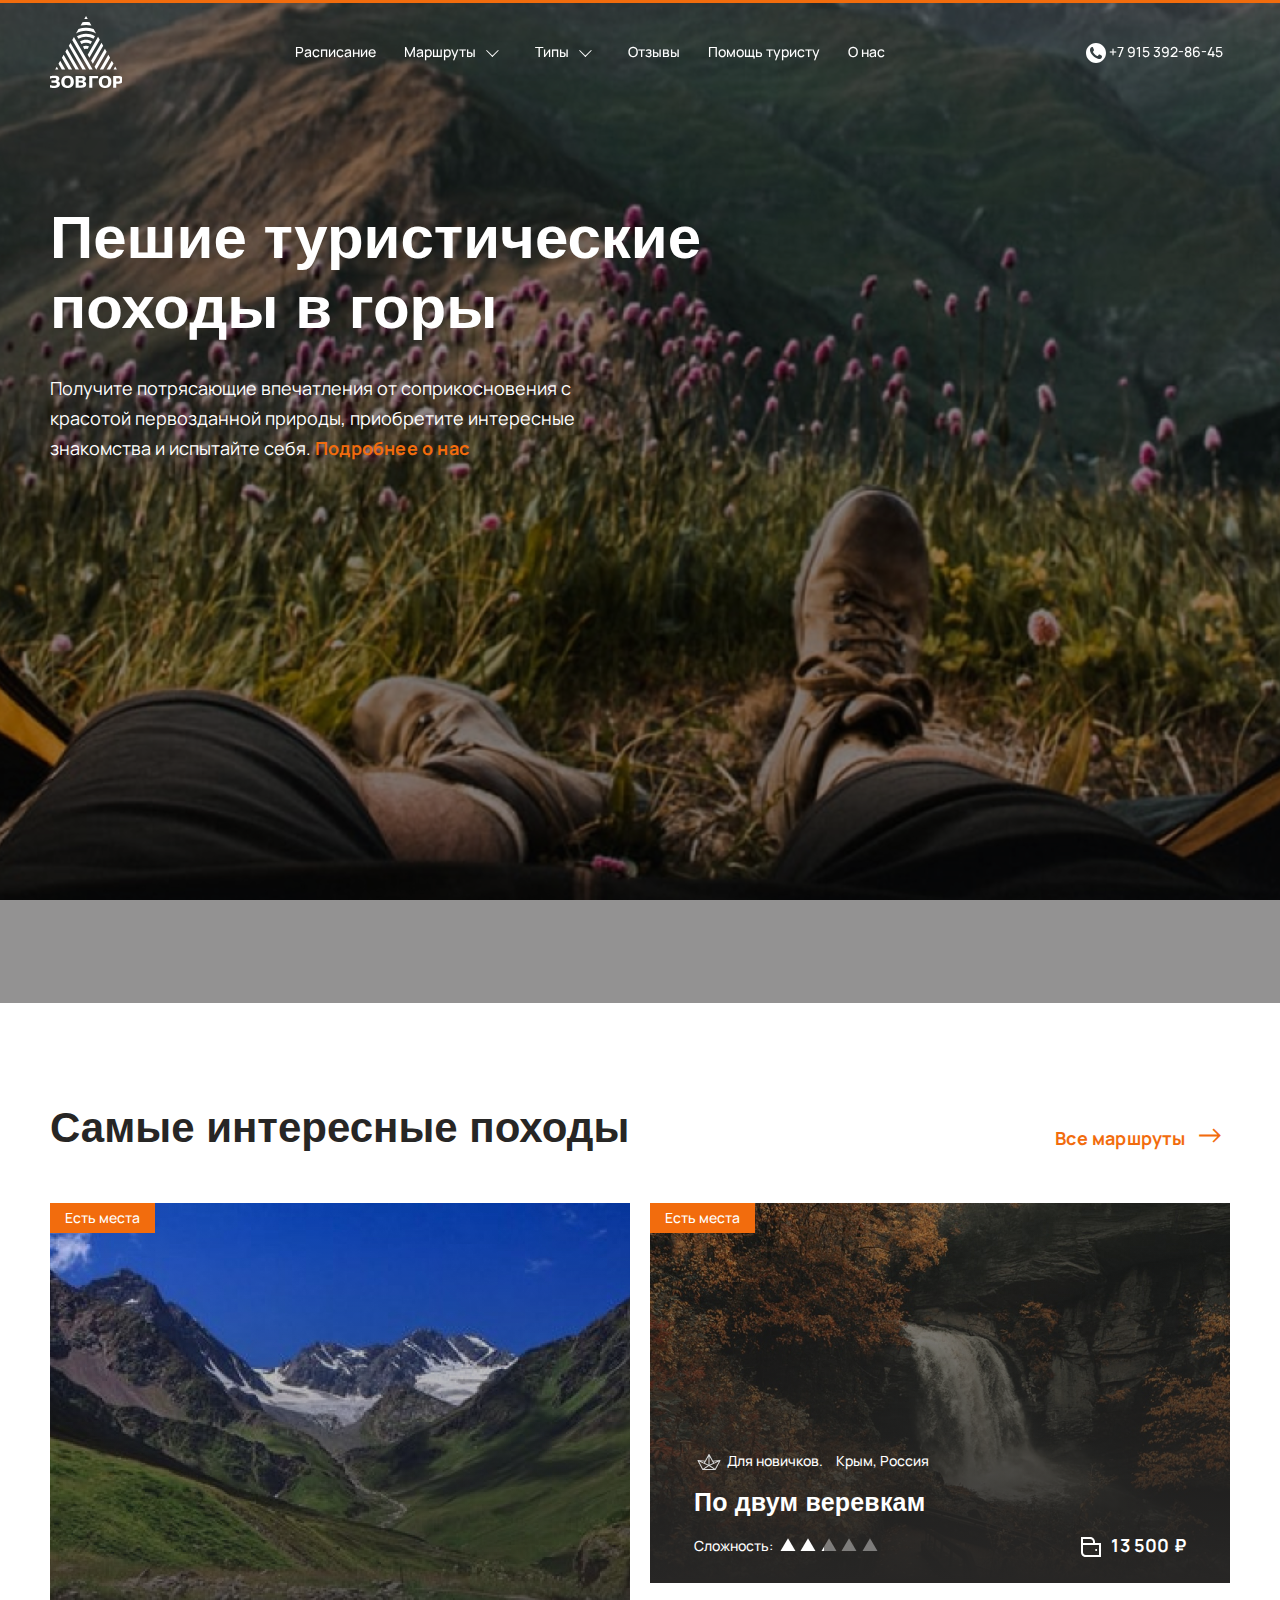
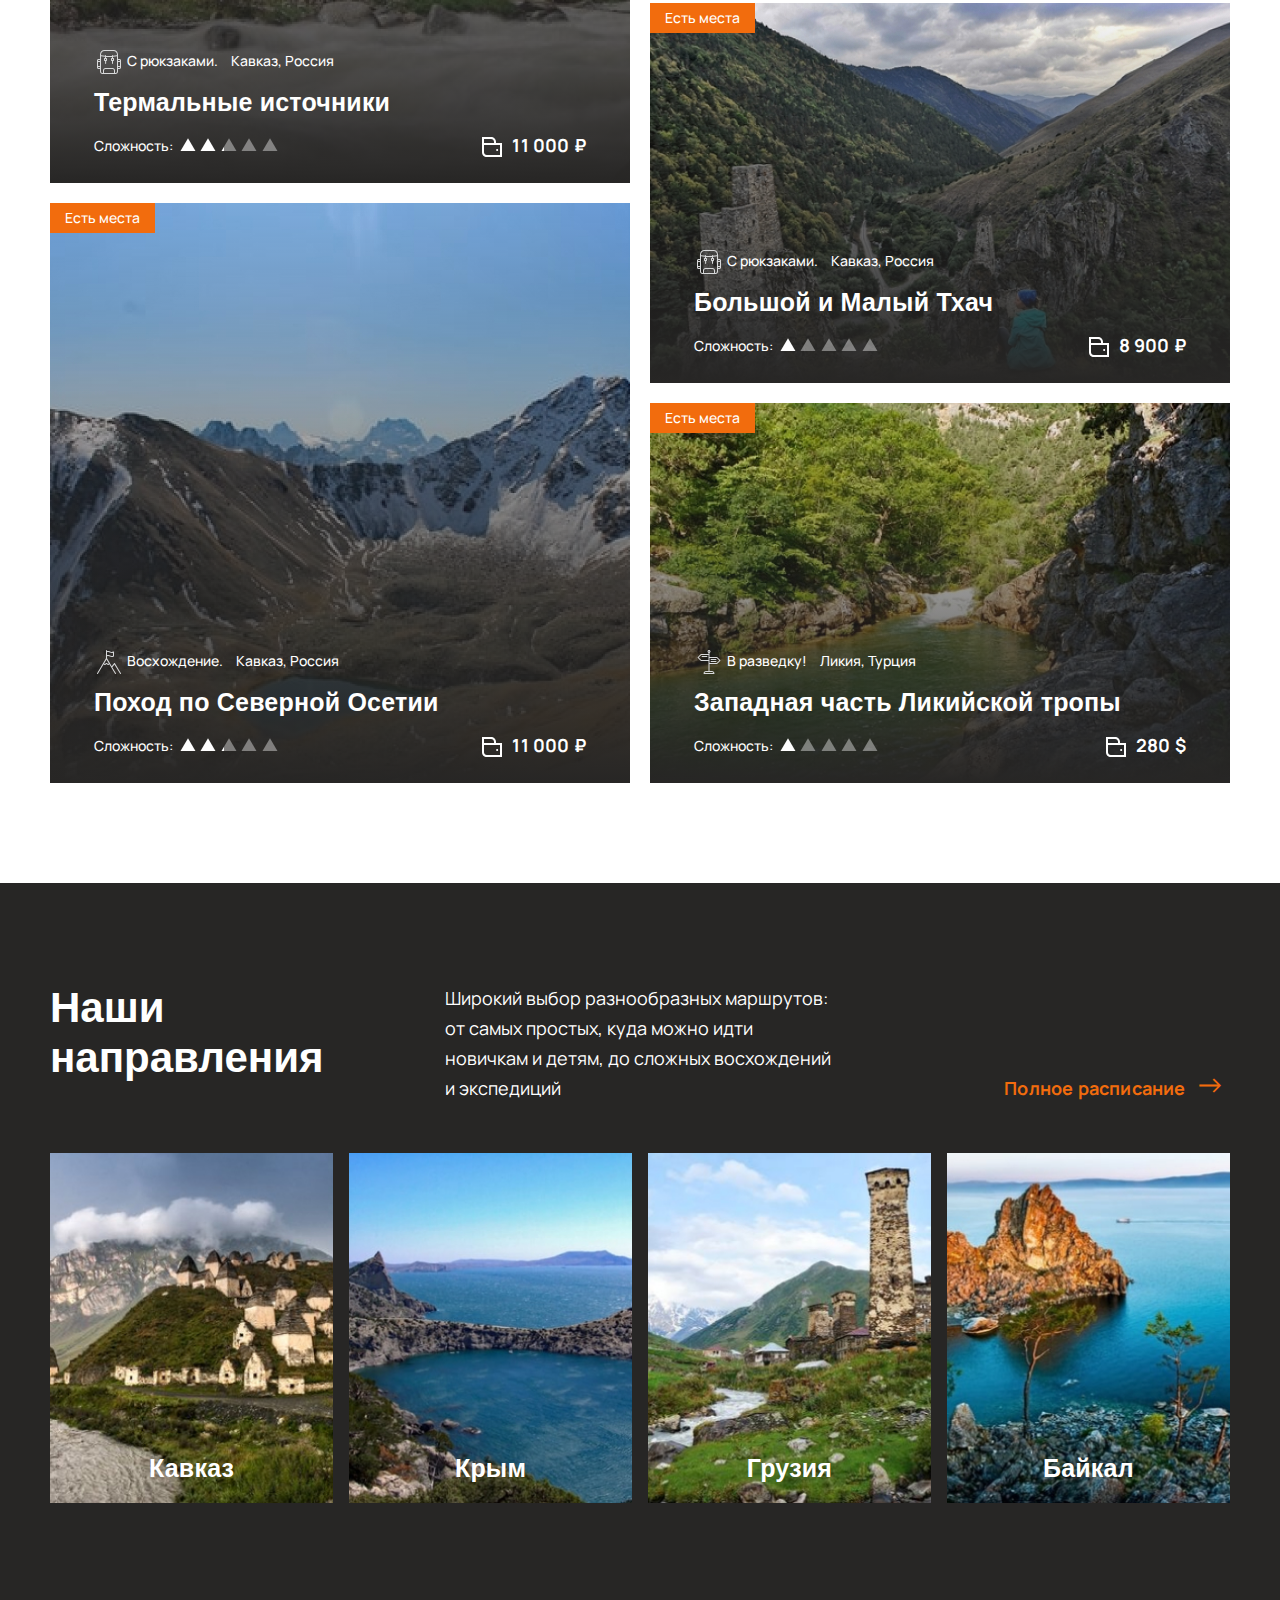
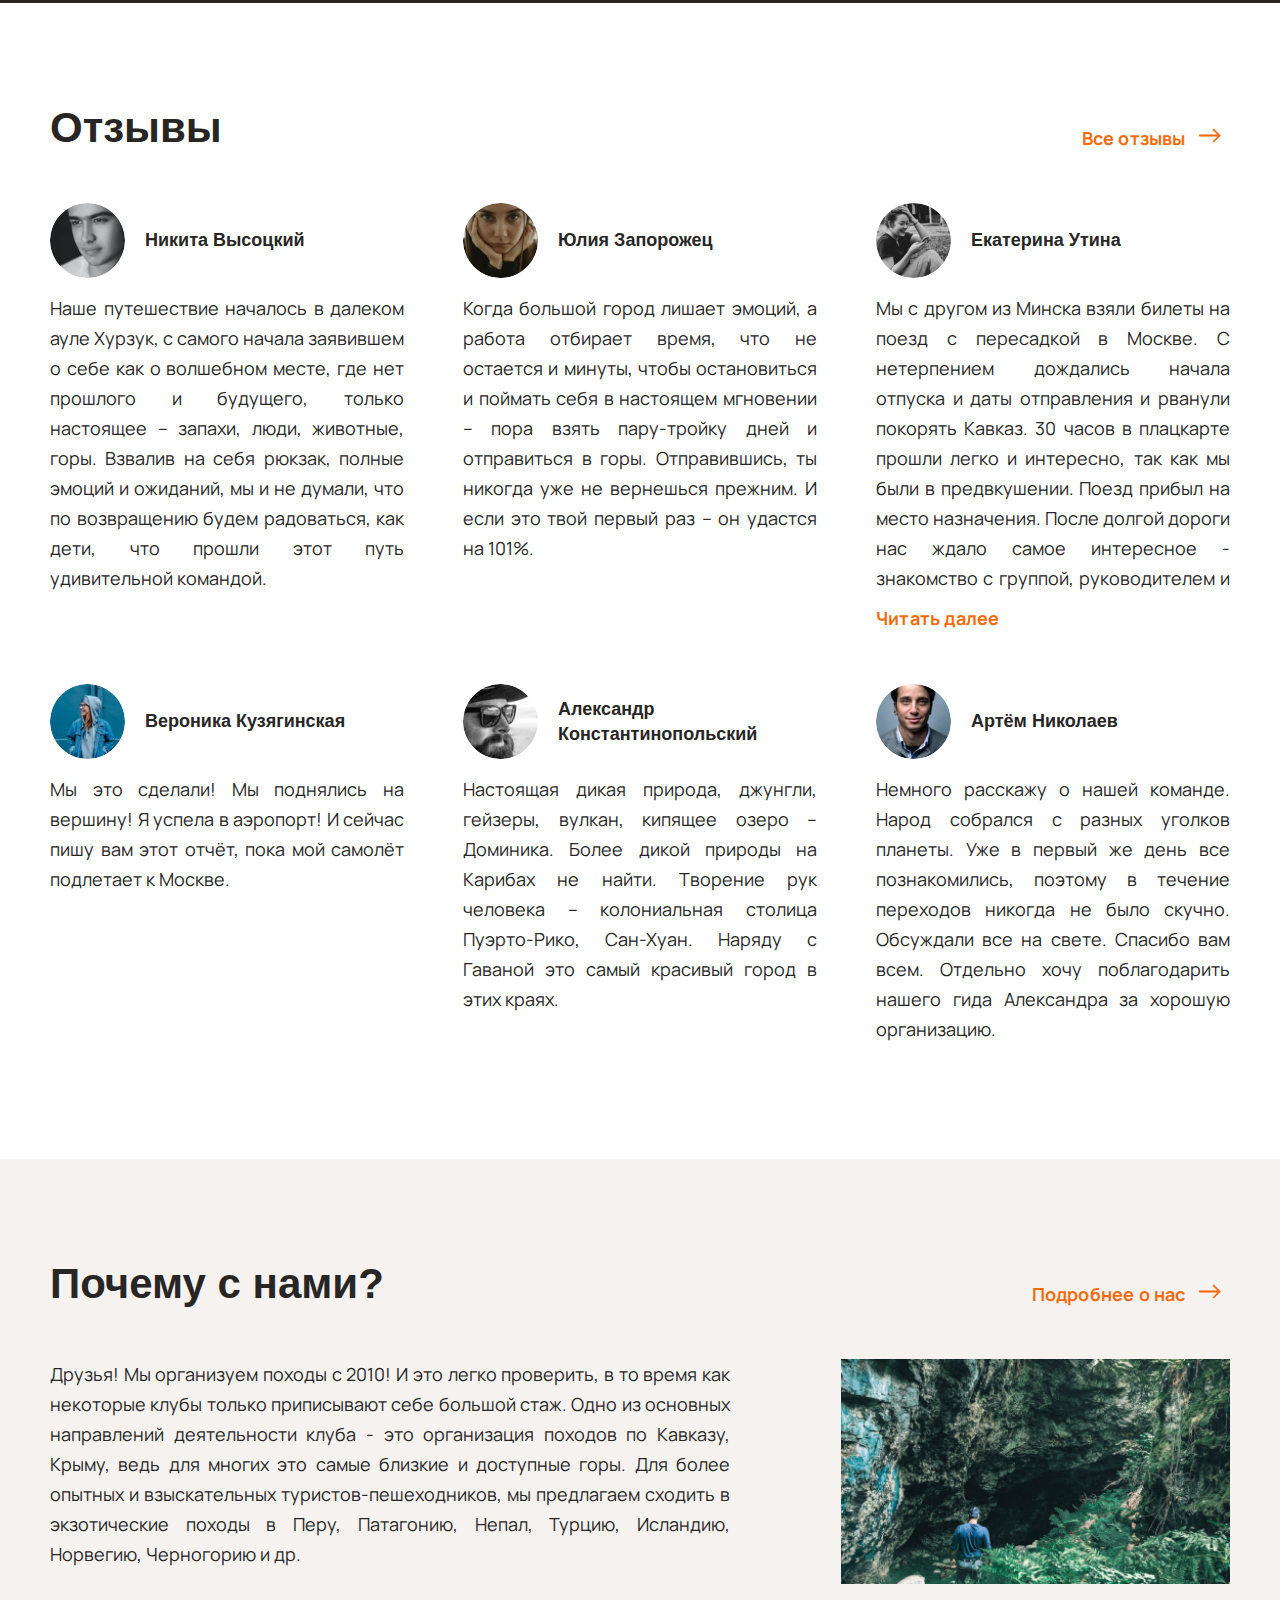
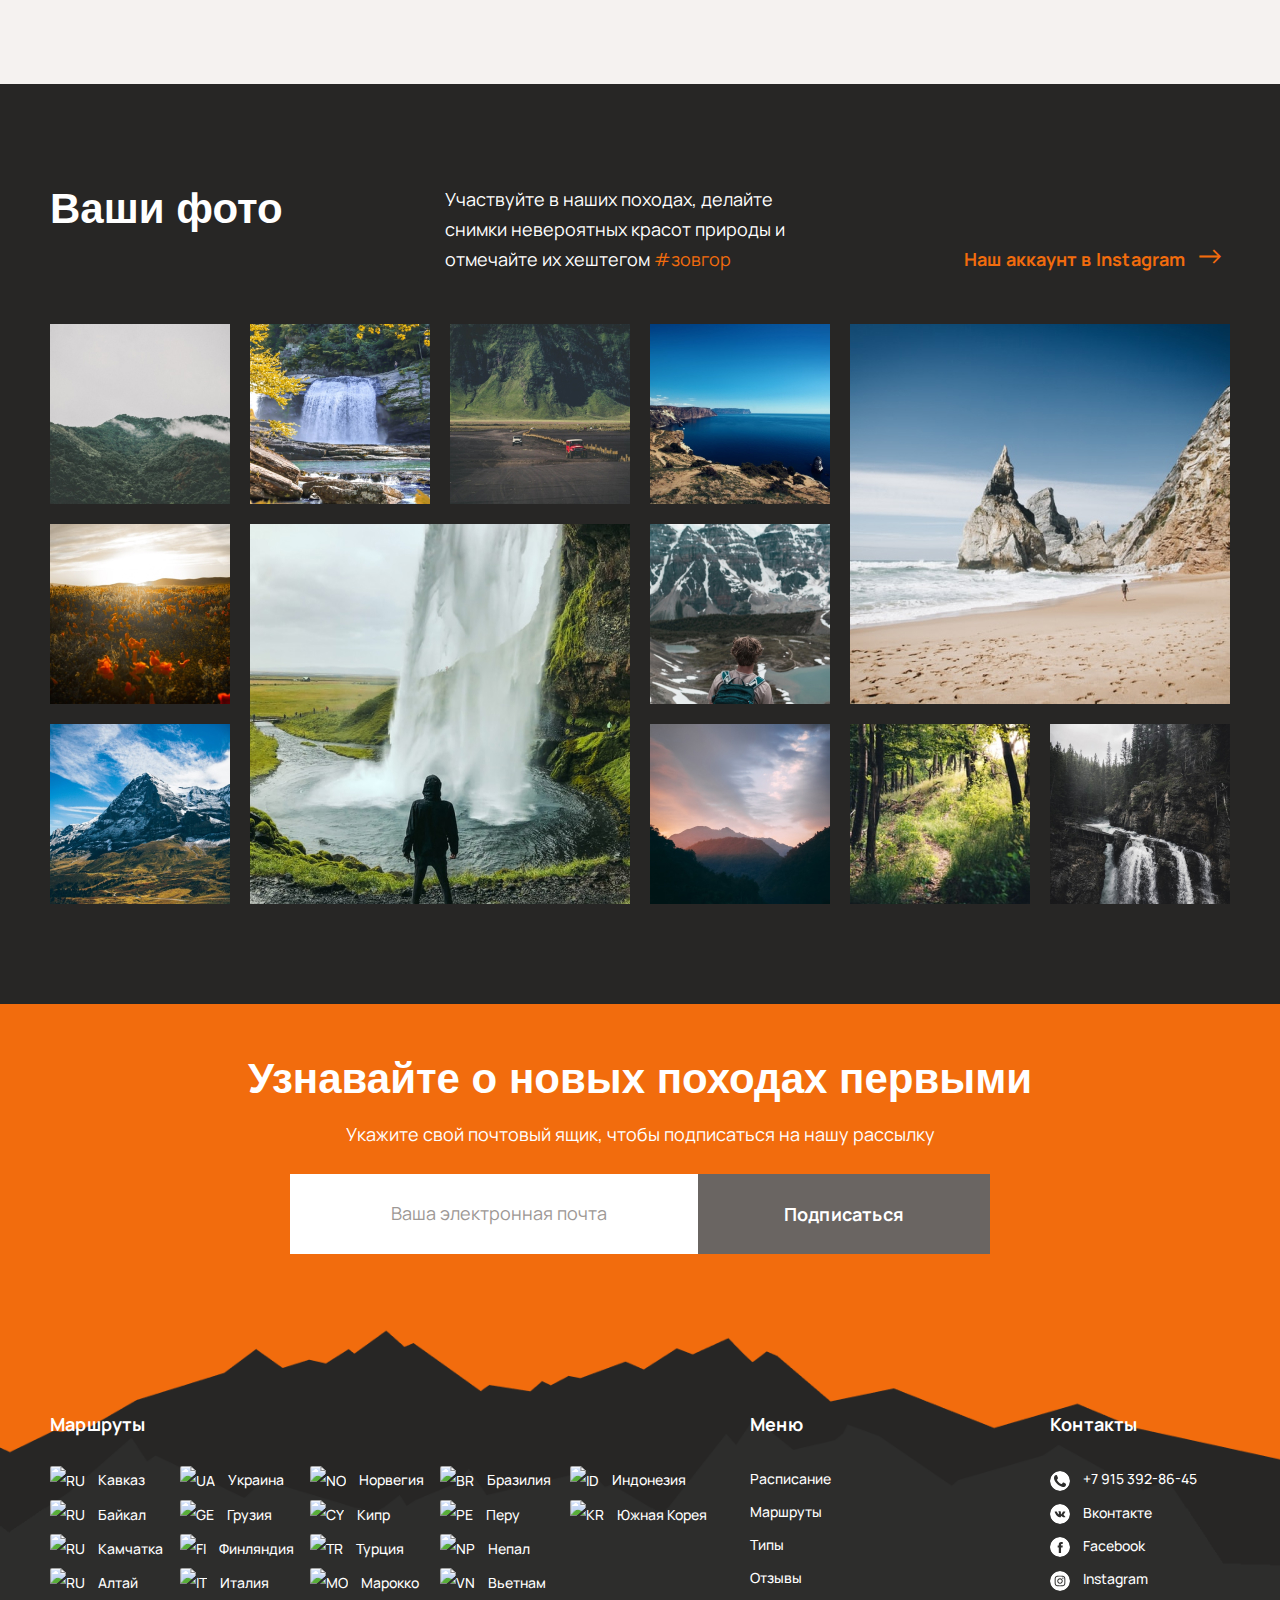
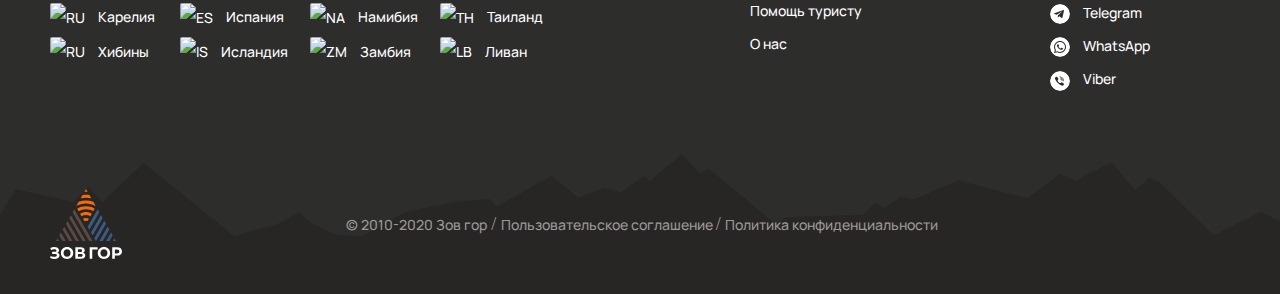
==== commit adc3db09: "Eleventh commit" ====
--- a/Exam-3_Diploma-ZovGor/index.html
+++ b/Exam-3_Diploma-ZovGor/index.html
@@ -1126,7 +1126,7 @@
       </div>
     </div>
     <div class="footer__bottom-block">
-      <a href="index.html" class="footer__logo"></a>
+      <a href="javascript:void(0);" class="footer__logo"></a>
       <div class="footer__bottom-text">
         <span class="footer__copyright">© 2010-2020 Зов гор</span>
         /
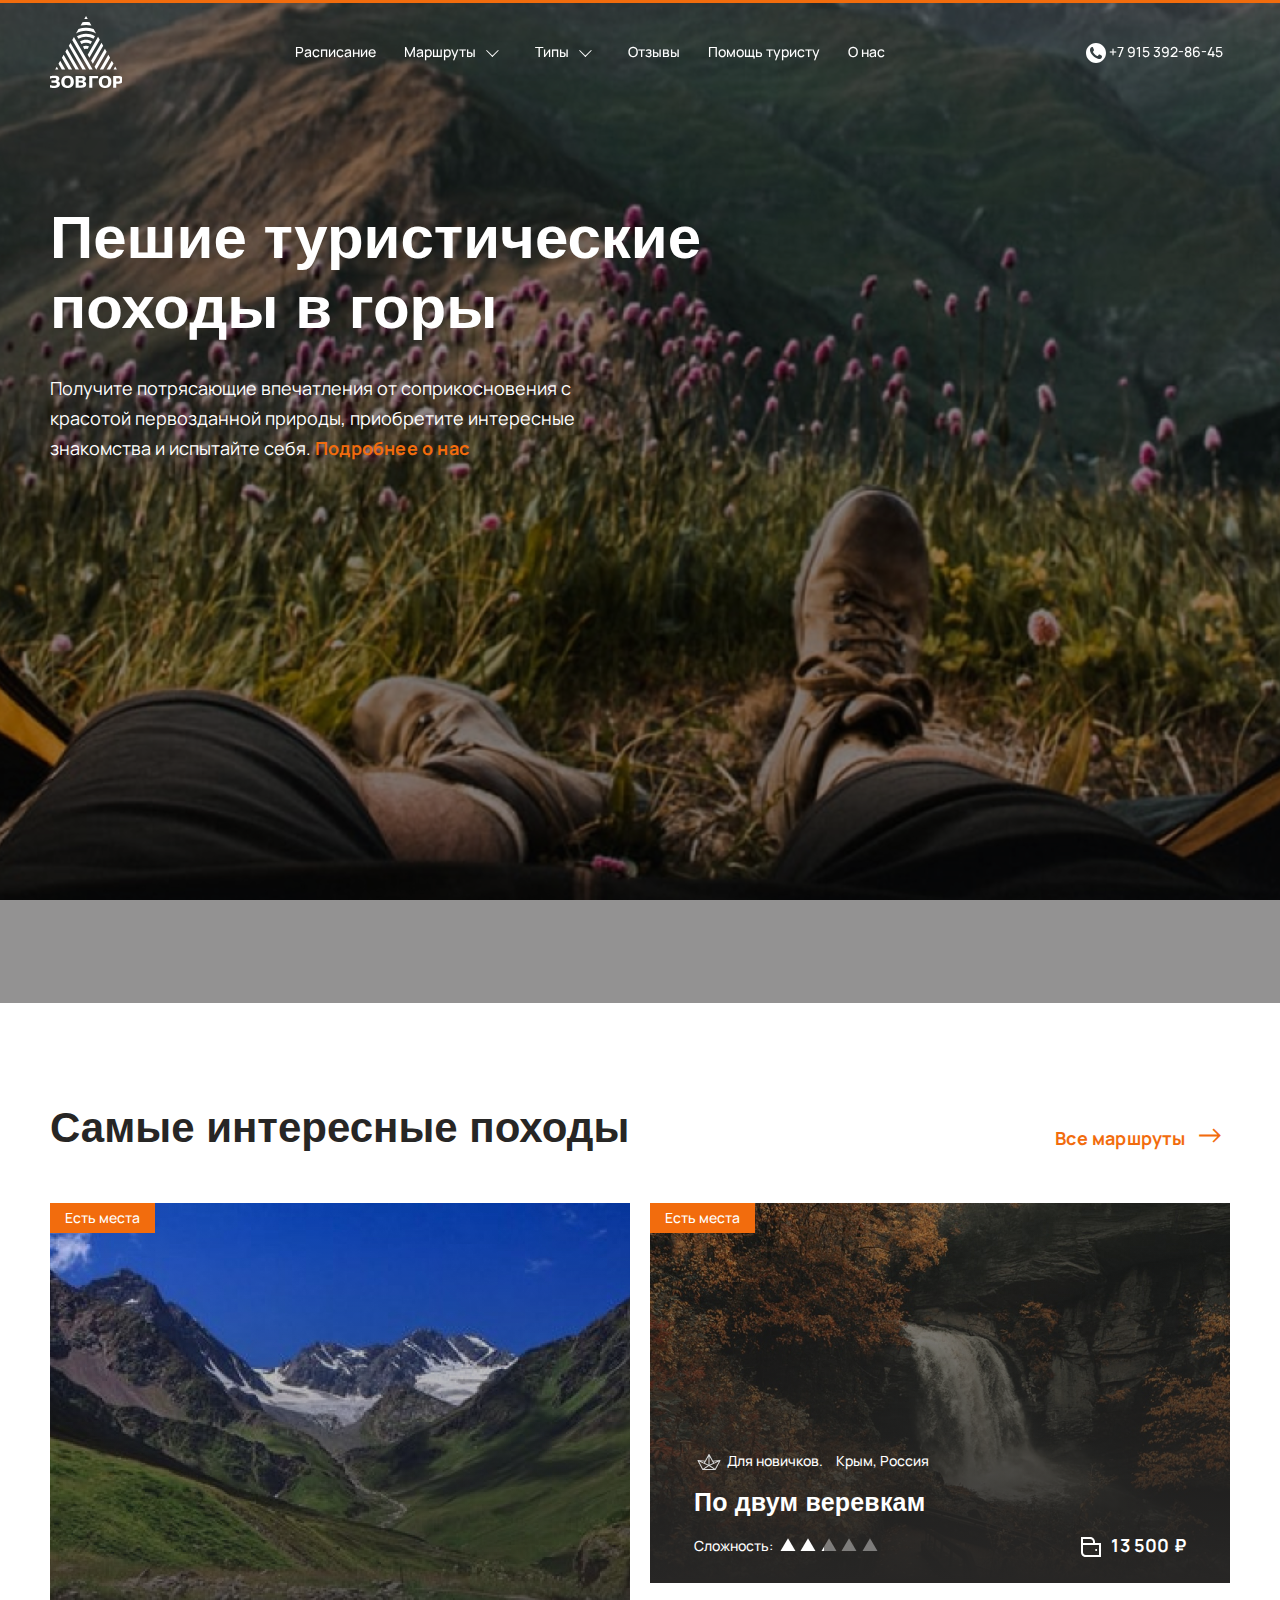
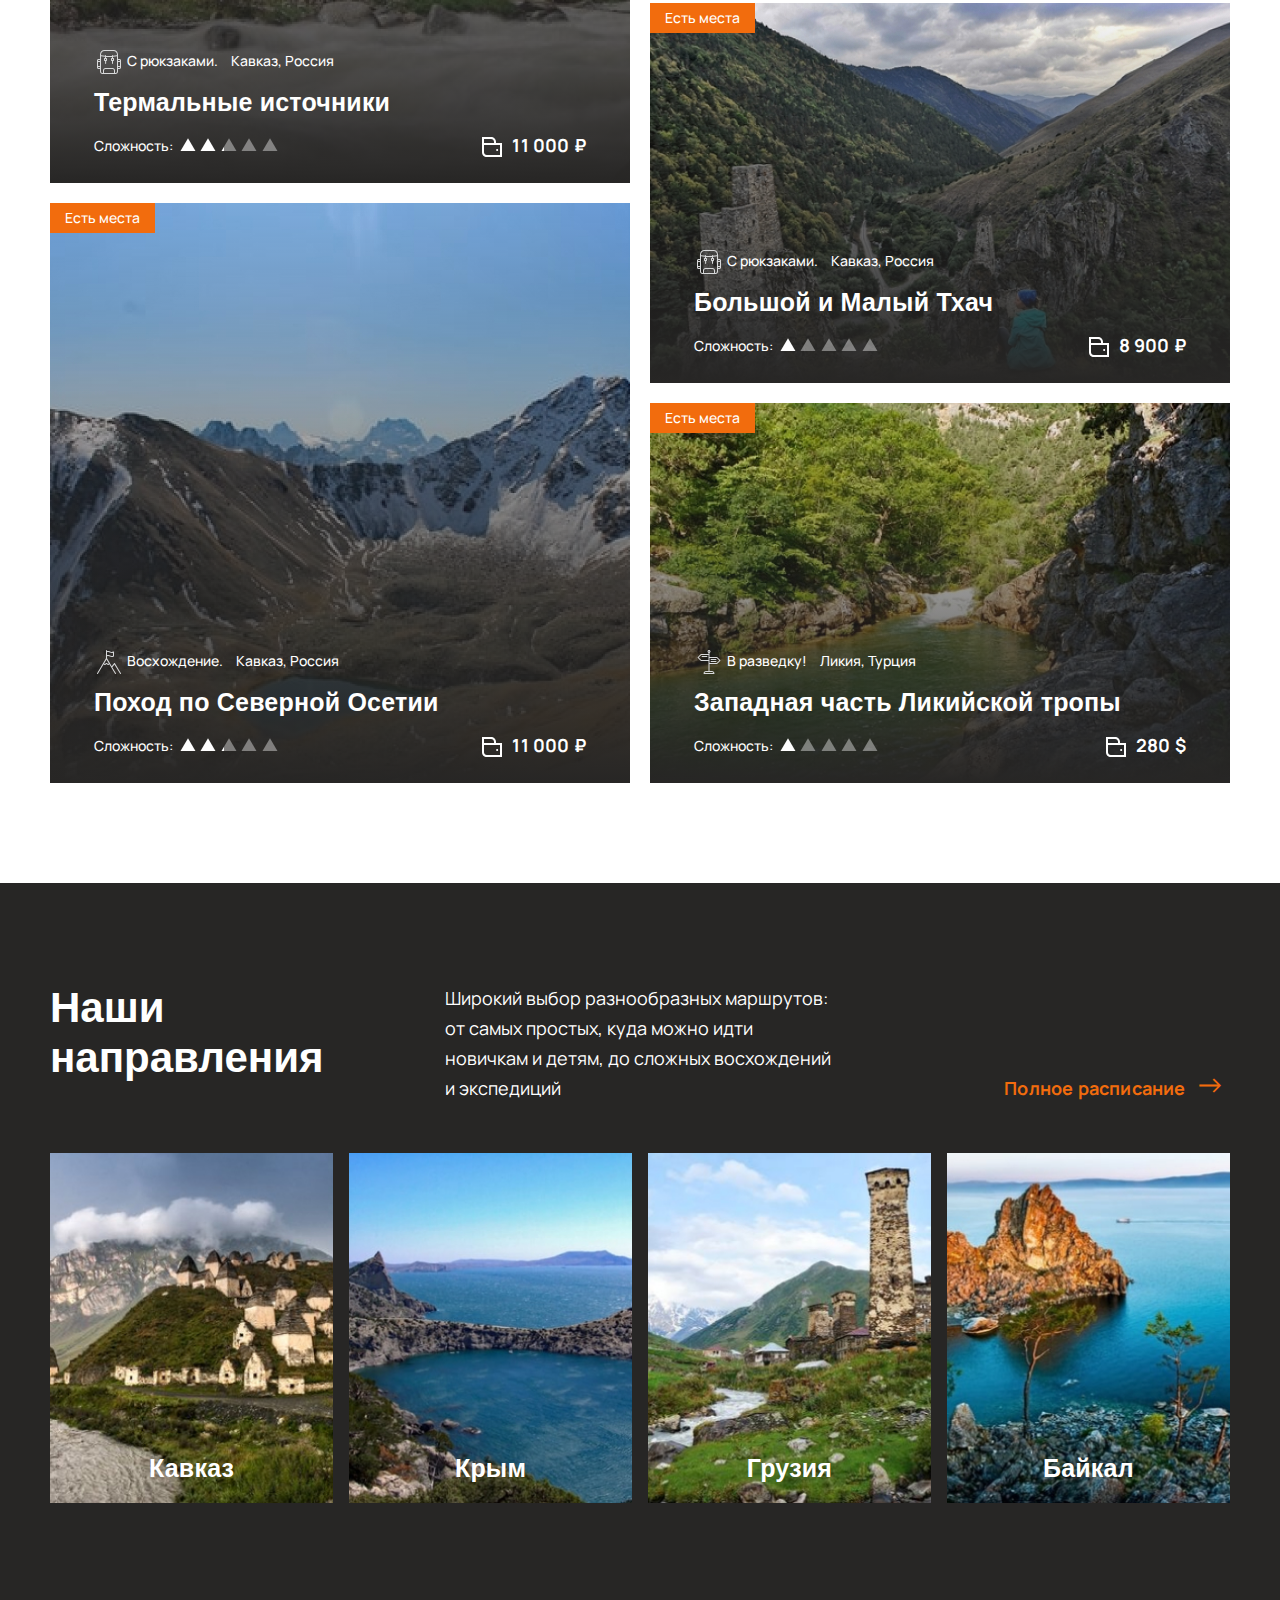
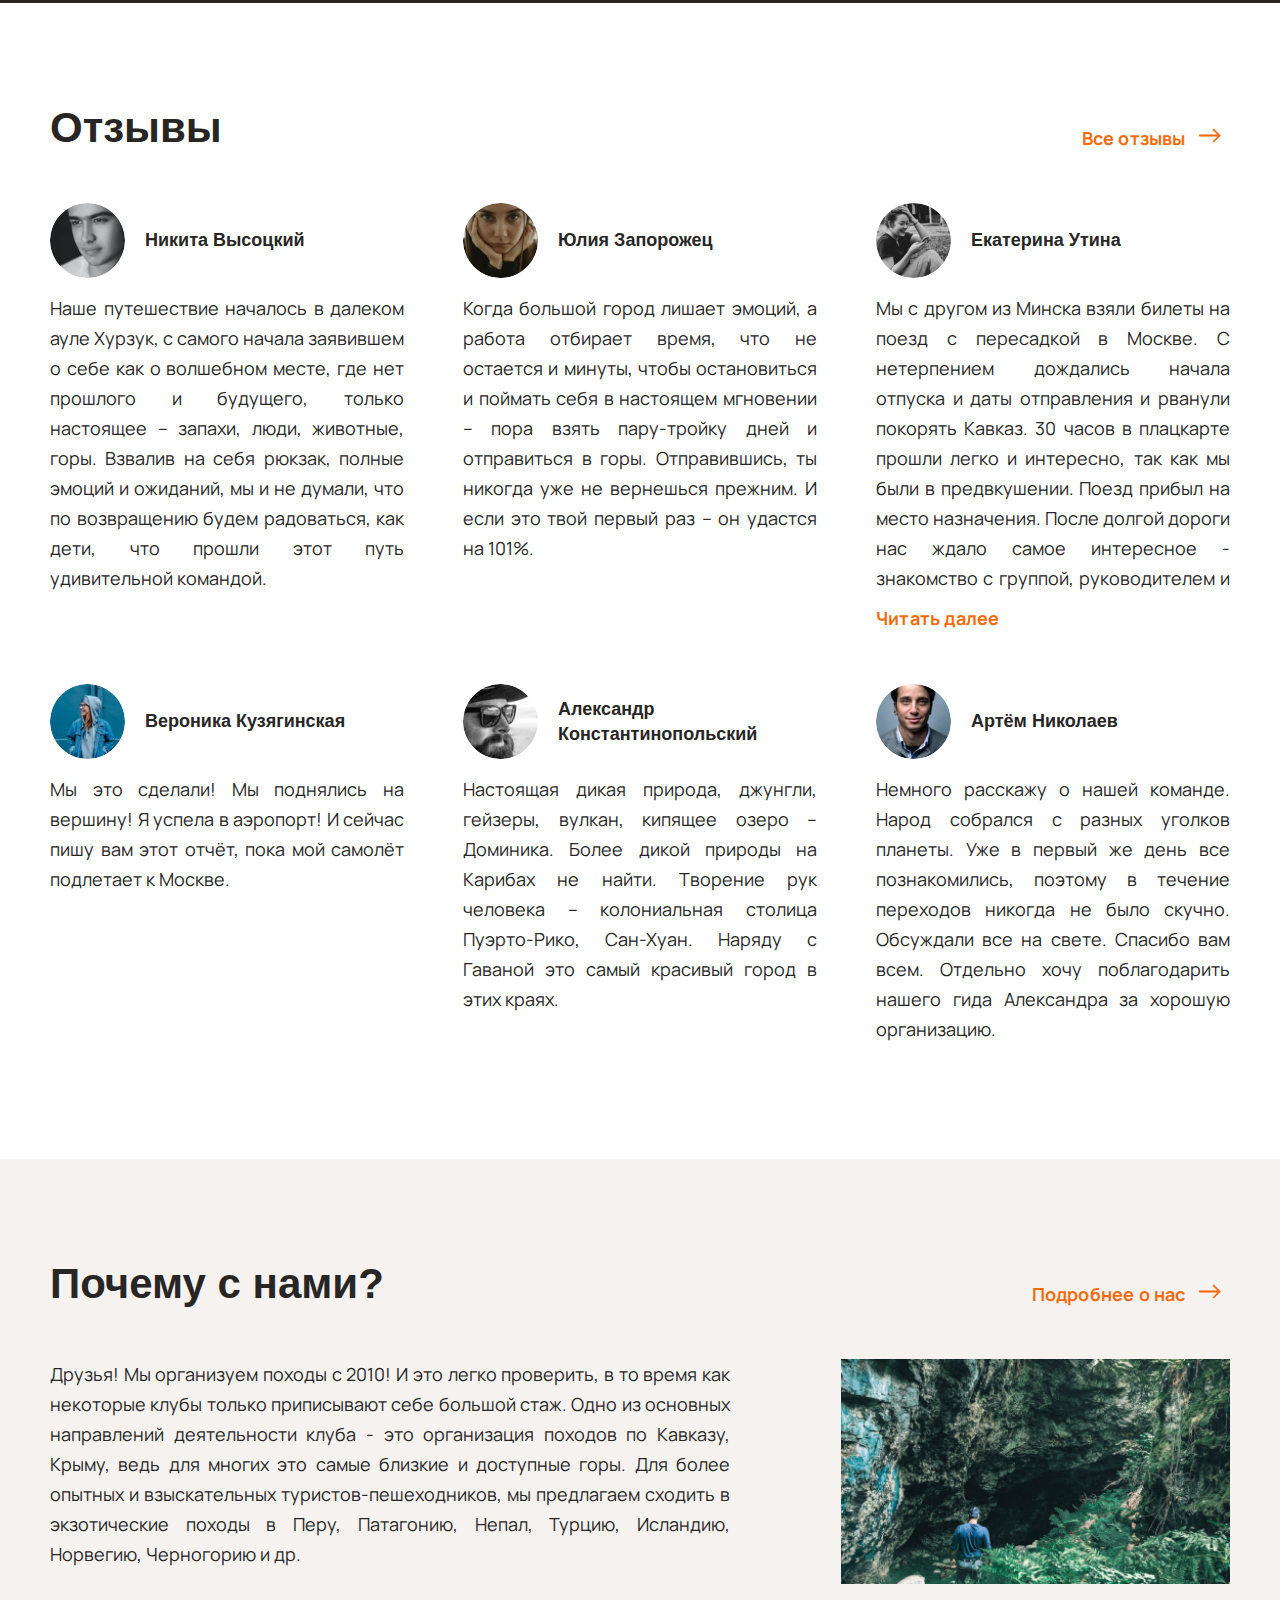
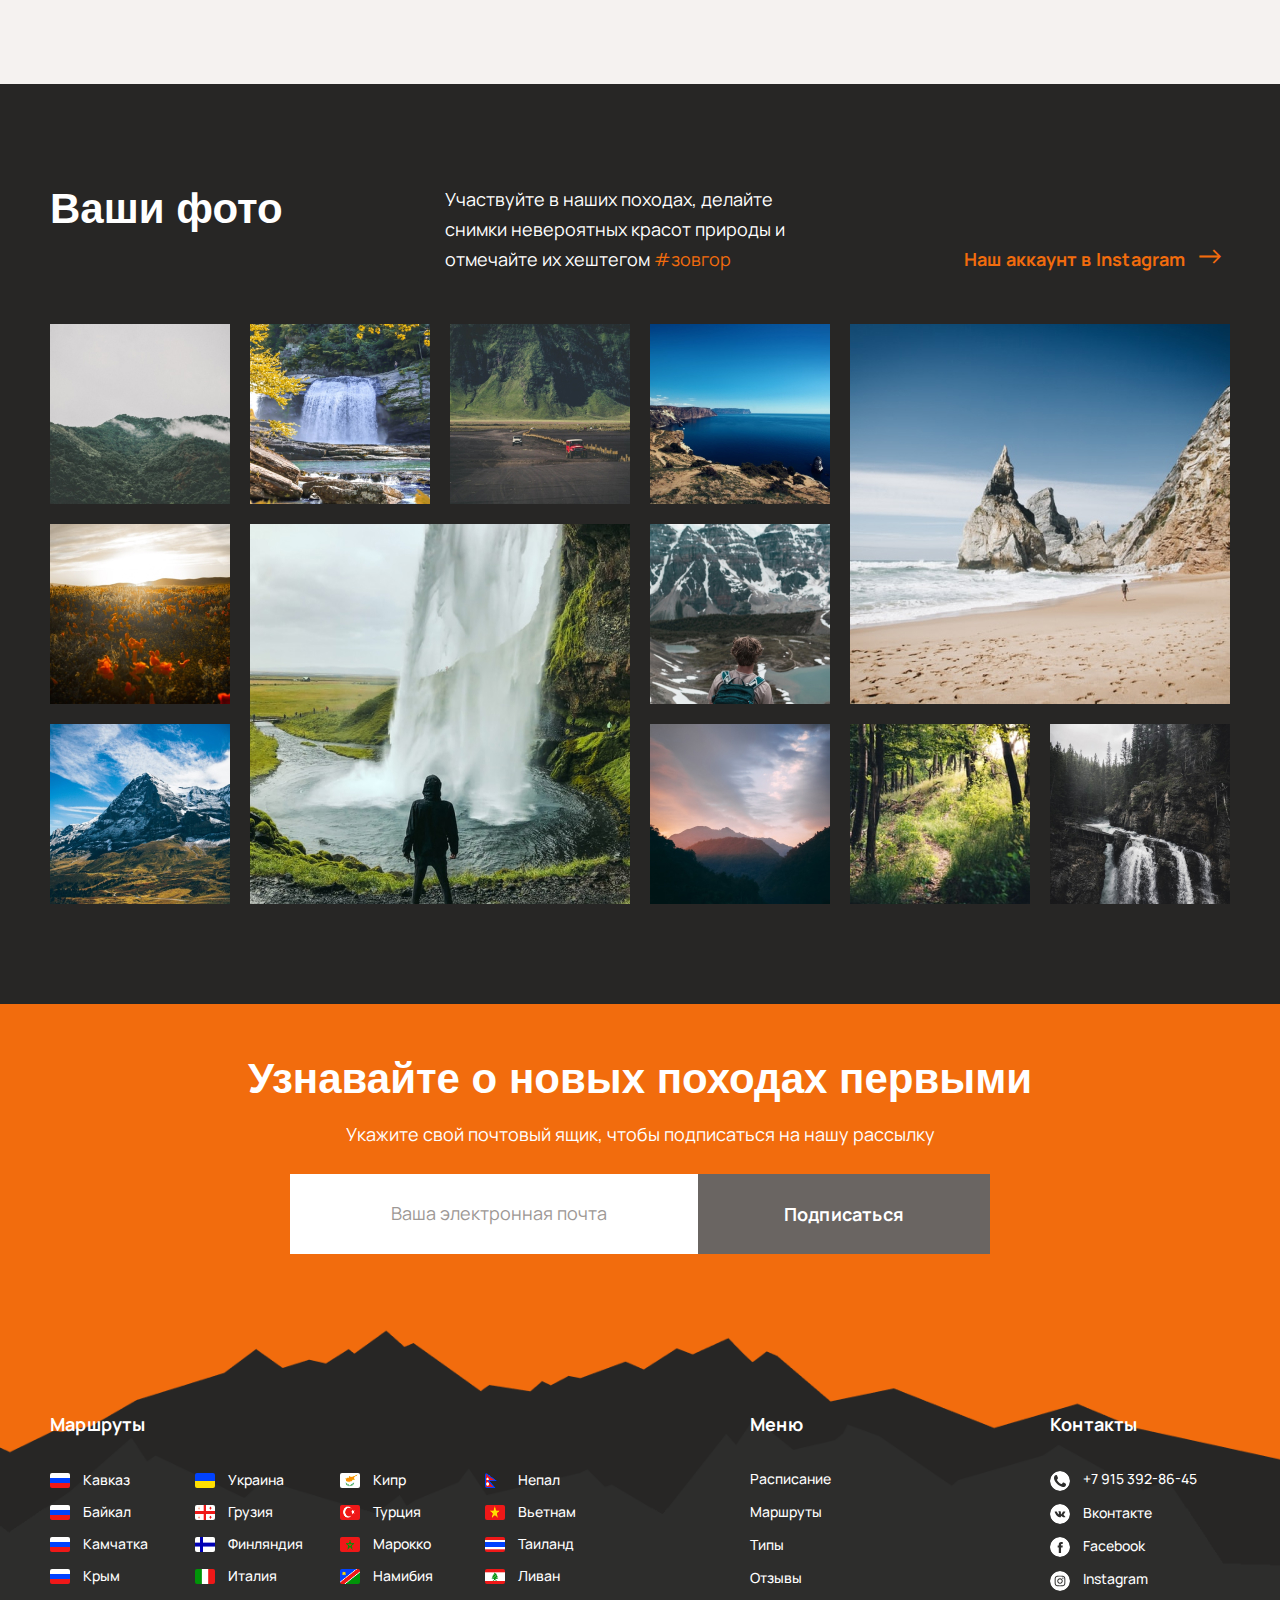
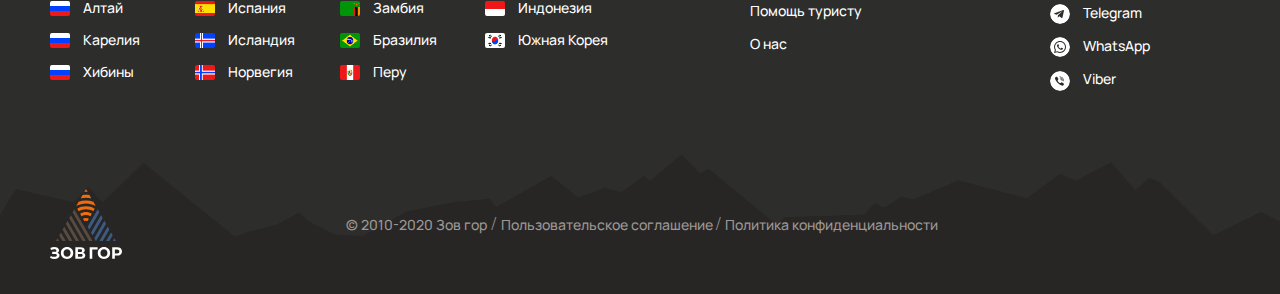
==== commit 3b2a78c5: "Twelfth commit" ====
--- a/Exam-3_Diploma-ZovGor/index.html
+++ b/Exam-3_Diploma-ZovGor/index.html
@@ -56,43 +56,50 @@
               <ul class="nav__place">
                 <li class="nav__place-item">
                   <a class="nav__place-link" href="#">
-                    <img class="nav__place-icon" src="https://s2.svgbox.net/flags-hd.svg?ic=ru" width="20" height="15"
-                         alt="RU">
+                    <div class="nav__place-icon
+                          fflag fflag-RU" title="Russian Federation RU"></div>
                     Кавказ
                   </a>
                 </li>
                 <li class="nav__place-item">
                   <a class="nav__place-link" href="#">
-                    <img class="nav__place-icon" src="https://s2.svgbox.net/flags-hd.svg?ic=ru" width="20" height="15"
-                         alt="RU">
+                    <div class="nav__place-icon
+                          fflag fflag-RU" title="Russian Federation RU"></div>
                     Байкал
                   </a>
                 </li>
                 <li class="nav__place-item">
                   <a class="nav__place-link" href="#">
-                    <img class="nav__place-icon" src="https://s2.svgbox.net/flags-hd.svg?ic=ru" width="20" height="15"
-                         alt="RU">
+                    <div class="nav__place-icon
+                          fflag fflag-RU" title="Russian Federation RU"></div>
                     Камчатка
                   </a>
                 </li>
                 <li class="nav__place-item">
                   <a class="nav__place-link" href="#">
-                    <img class="nav__place-icon" src="https://s2.svgbox.net/flags-hd.svg?ic=ru" width="20" height="15"
-                         alt="RU">
+                    <div class="nav__place-icon
+                          fflag fflag-RU" title="Russian Federation RU"></div>
+                    Крым
+                  </a>
+                </li>
+                <li class="nav__place-item">
+                  <a class="nav__place-link" href="#">
+                    <div class="nav__place-icon
+                          fflag fflag-RU" title="Russian Federation RU"></div>
                     Алтай
                   </a>
                 </li>
                 <li class="nav__place-item">
                   <a class="nav__place-link" href="#">
-                    <img class="nav__place-icon" src="https://s2.svgbox.net/flags-hd.svg?ic=ru" width="20" height="15"
-                         alt="RU">
+                    <div class="nav__place-icon
+                          fflag fflag-RU" title="Russian Federation RU"></div>
                     Карелия
                   </a>
                 </li>
                 <li class="nav__place-item">
                   <a class="nav__place-link" href="#">
-                    <img class="nav__place-icon" src="https://s2.svgbox.net/flags-hd.svg?ic=ru" width="20" height="15"
-                         alt="RU">
+                    <div class="nav__place-icon
+                          fflag fflag-RU" title="Russian Federation RU"></div>
                     Хибины
                   </a>
                 </li>
@@ -103,15 +110,15 @@
               <ul class="nav__place">
                 <li class="nav__place-item">
                   <a class="nav__place-link" href="#">
-                    <img class="nav__place-icon" src="https://s2.svgbox.net/flags-hd.svg?ic=ua" width="20" height="15"
-                         alt="UA">
+                    <div class="nav__place-icon
+                          fflag fflag-UA" title="Ukraine UA"></div>
                     Украина
                   </a>
                 </li>
                 <li class="nav__place-item">
                   <a class="nav__place-link" href="#">
-                    <img class="nav__place-icon" src="https://s2.svgbox.net/flags-hd.svg?ic=ge" width="20" height="15"
-                         alt="GE">
+                    <div class="nav__place-icon
+                          fflag fflag-GE" title="Georgia GE"></div>
                     Грузия
                   </a>
                 </li>
@@ -122,50 +129,50 @@
               <ul class="nav__place">
                 <li class="nav__place-item">
                   <a class="nav__place-link" href="#">
-                    <img class="nav__place-icon" src="https://s2.svgbox.net/flags-hd.svg?ic=fi" width="20" height="15"
-                         alt="FI">
+                    <div class="nav__place-icon
+                          fflag fflag-FI" title="Finland FI"></div>
                     Финляндия
                   </a>
                 </li>
                 <li class="nav__place-item">
                   <a class="nav__place-link" href="#">
-                    <img class="nav__place-icon" src="https://s2.svgbox.net/flags-hd.svg?ic=it" width="20" height="15"
-                         alt="IT">
+                    <div class="nav__place-icon
+                          fflag fflag-IT" title="Italy IT"></div>
                     Италия
                   </a>
                 </li>
                 <li class="nav__place-item">
                   <a class="nav__place-link" href="#">
-                    <img class="nav__place-icon" src="https://s2.svgbox.net/flags-hd.svg?ic=es" width="20" height="15"
-                         alt="ES">
+                    <div class="nav__place-icon
+                          fflag fflag-ES" title="Spain ES"></div>
                     Испания
                   </a>
                 </li>
                 <li class="nav__place-item">
                   <a class="nav__place-link" href="#">
-                    <img class="nav__place-icon" src="https://s2.svgbox.net/flags-hd.svg?ic=is" width="20" height="15"
-                         alt="IS">
+                    <div class="nav__place-icon
+                          fflag fflag-IS" title="Iceland IS"></div>
                     Исландия
                   </a>
                 </li>
                 <li class="nav__place-item">
                   <a class="nav__place-link" href="#">
-                    <img class="nav__place-icon" src="https://s2.svgbox.net/flags-hd.svg?ic=no" width="20" height="15"
-                         alt="NO">
+                    <div class="nav__place-icon
+                          fflag fflag-NO" title="Norway NO"></div>
                     Норвегия
                   </a>
                 </li>
                 <li class="nav__place-item">
                   <a class="nav__place-link" href="#">
-                    <img class="nav__place-icon" src="https://s2.svgbox.net/flags-hd.svg?ic=cy" width="20" height="15"
-                         alt="CY">
+                    <div class="nav__place-icon
+                          fflag fflag-CY" title="Cyprus CY"></div>
                     Кипр
                   </a>
                 </li>
                 <li class="nav__place-item">
                   <a class="nav__place-link" href="#">
-                    <img class="nav__place-icon" src="https://s2.svgbox.net/flags-hd.svg?ic=tr" width="20" height="15"
-                         alt="TR">
+                    <div class="nav__place-icon
+                          fflag fflag-TR" title="Turkey TR"></div>
                     Турция
                   </a>
                 </li>
@@ -176,22 +183,22 @@
               <ul class="nav__place">
                 <li class="nav__place-item">
                   <a class="nav__place-link" href="#">
-                    <img class="nav__place-icon" src="https://s2.svgbox.net/flags-hd.svg?ic=mo" width="20" height="15"
-                         alt="MO">
+                    <div class="nav__place-icon
+                          fflag fflag-MA" title="Morocco MA"></div>
                     Марокко
                   </a>
                 </li>
                 <li class="nav__place-item">
                   <a class="nav__place-link" href="#">
-                    <img class="nav__place-icon" src="https://s2.svgbox.net/flags-hd.svg?ic=na" width="20" height="15"
-                         alt="NA">
+                    <div class="nav__place-icon
+                          fflag fflag-NA" title="Namibia NA"></div>
                     Намибия
                   </a>
                 </li>
                 <li class="nav__place-item">
                   <a class="nav__place-link" href="#">
-                    <img class="nav__place-icon" src="https://s2.svgbox.net/flags-hd.svg?ic=zm" width="20" height="15"
-                         alt="ZM">
+                    <div class="nav__place-icon
+                          fflag fflag-ZM" title="Zambia ZM"></div>
                     Замбия
                   </a>
                 </li>
@@ -202,15 +209,15 @@
               <ul class="nav__place">
                 <li class="nav__place-item">
                   <a class="nav__place-link" href="#">
-                    <img class="nav__place-icon" src="https://s2.svgbox.net/flags-hd.svg?ic=br" width="20" height="15"
-                         alt="BR">
+                    <div class="nav__place-icon
+                          fflag fflag-BR" title="Brazil BR"></div>
                     Бразилия
                   </a>
                 </li>
                 <li class="nav__place-item">
                   <a class="nav__place-link" href="#">
-                    <img class="nav__place-icon" src="https://s2.svgbox.net/flags-hd.svg?ic=pe" width="20" height="15"
-                         alt="PE">
+                    <div class="nav__place-icon
+                          fflag fflag-PE" title="Peru PE"></div>
                     Перу
                   </a>
                 </li>
@@ -221,43 +228,43 @@
               <ul class="nav__place">
                 <li class="nav__place-item">
                   <a class="nav__place-link" href="#">
-                    <img class="nav__place-icon" src="https://s2.svgbox.net/flags-hd.svg?ic=np" width="20" height="15"
-                         alt="NP">
+                    <div class="nav__place-icon
+                          fflag fflag-NP" title="Nepal NP"></div>
                     Непал
                   </a>
                 </li>
                 <li class="nav__place-item">
                   <a class="nav__place-link" href="#">
-                    <img class="nav__place-icon" src="https://s2.svgbox.net/flags-hd.svg?ic=vn" width="20" height="15"
-                         alt="VN">
+                    <div class="nav__place-icon
+                          fflag fflag-VN" title="Vietnam VN"></div>
                     Вьетнам
                   </a>
                 </li>
                 <li class="nav__place-item">
                   <a class="nav__place-link" href="#">
-                    <img class="nav__place-icon" src="https://s2.svgbox.net/flags-hd.svg?ic=th" width="20" height="15"
-                         alt="TH">
+                    <div class="nav__place-icon
+                          fflag fflag-TH" title="Thailand TH"></div>
                     Таиланд
                   </a>
                 </li>
                 <li class="nav__place-item">
                   <a class="nav__place-link" href="#">
-                    <img class="nav__place-icon" src="https://s2.svgbox.net/flags-hd.svg?ic=lb" width="20" height="15"
-                         alt="LB">
+                    <div class="nav__place-icon
+                          fflag fflag-LB" title="Lebanon LB"></div>
                     Ливан
                   </a>
                 </li>
                 <li class="nav__place-item">
                   <a class="nav__place-link" href="#">
-                    <img class="nav__place-icon" src="https://s2.svgbox.net/flags-hd.svg?ic=id" width="20" height="15"
-                         alt="ID">
+                    <div class="nav__place-icon
+                          fflag fflag-ID" title="Indonesia ID"></div>
                     Индонезия
                   </a>
                 </li>
                 <li class="nav__place-item">
                   <a class="nav__place-link" href="#">
-                    <img class="nav__place-icon" src="https://s2.svgbox.net/flags-hd.svg?ic=kr" width="20" height="15"
-                         alt="KR">
+                    <div class="nav__place-icon
+                          fflag fflag-KR" title="Korea KR"></div>
                     Южная Корея
                   </a>
                 </li>
@@ -875,183 +882,190 @@
         <ul class="footer__routes-list">
           <li class="footer__routes-item">
             <a class="footer__routes-link" href="#">
-              <img class="footer__routes-icon" src="https://s2.svgbox.net/flags-hd.svg?ic=ru" width="20" height="15"
-                   alt="RU">
+              <div class="footer__routes-icon
+                          fflag fflag-RU" title="Russian Federation RU"></div>
               Кавказ
             </a>
           </li>
           <li class="footer__routes-item">
             <a class="footer__routes-link" href="#">
-              <img class="footer__routes-icon" src="https://s2.svgbox.net/flags-hd.svg?ic=ru" width="20" height="15"
-                   alt="RU">
+              <div class="footer__routes-icon
+                          fflag fflag-RU" title="Russian Federation RU"></div>
               Байкал
             </a>
           </li>
           <li class="footer__routes-item">
             <a class="footer__routes-link" href="#">
-              <img class="footer__routes-icon" src="https://s2.svgbox.net/flags-hd.svg?ic=ru" width="20" height="15"
-                   alt="RU">
+              <div class="footer__routes-icon
+                          fflag fflag-RU" title="Russian Federation RU"></div>
               Камчатка
             </a>
           </li>
           <li class="footer__routes-item">
             <a class="footer__routes-link" href="#">
-              <img class="footer__routes-icon" src="https://s2.svgbox.net/flags-hd.svg?ic=ru" width="20" height="15"
-                   alt="RU">
+              <div class="footer__routes-icon
+                          fflag fflag-RU" title="Russian Federation RU"></div>
+              Крым
+            </a>
+          </li>
+          <li class="footer__routes-item">
+            <a class="footer__routes-link" href="#">
+              <div class="footer__routes-icon
+                          fflag fflag-RU" title="Russian Federation RU"></div>
               Алтай
             </a>
           </li>
           <li class="footer__routes-item">
             <a class="footer__routes-link" href="#">
-              <img class="footer__routes-icon" src="https://s2.svgbox.net/flags-hd.svg?ic=ru" width="20" height="15"
-                   alt="RU">
+              <div class="footer__routes-icon
+                          fflag fflag-RU" title="Russian Federation RU"></div>
               Карелия
             </a>
           </li>
           <li class="footer__routes-item">
             <a class="footer__routes-link" href="#">
-              <img class="footer__routes-icon" src="https://s2.svgbox.net/flags-hd.svg?ic=ru" width="20" height="15"
-                   alt="RU">
+              <div class="footer__routes-icon
+                          fflag fflag-RU" title="Russian Federation RU"></div>
               Хибины
             </a>
           </li>
           <li class="footer__routes-item">
             <a class="footer__routes-link" href="#">
-              <img class="footer__routes-icon" src="https://s2.svgbox.net/flags-hd.svg?ic=ua" width="20" height="15"
-                   alt="UA">
+              <div class="footer__routes-icon
+                          fflag fflag-UA" title="Ukraine UA"></div>
               Украина
             </a>
           </li>
           <li class="footer__routes-item">
             <a class="footer__routes-link" href="#">
-              <img class="footer__routes-icon" src="https://s2.svgbox.net/flags-hd.svg?ic=ge" width="20" height="15"
-                   alt="GE">
+              <div class="footer__routes-icon
+                          fflag fflag-GE" title="Georgia GE"></div>
               Грузия
             </a>
           </li>
           <li class="footer__routes-item">
             <a class="footer__routes-link" href="#">
-              <img class="footer__routes-icon" src="https://s2.svgbox.net/flags-hd.svg?ic=fi" width="20" height="15"
-                   alt="FI">
+              <div class="footer__routes-icon
+                          fflag fflag-FI" title="Finland FI"></div>
               Финляндия
             </a>
           </li>
           <li class="footer__routes-item">
             <a class="footer__routes-link" href="#">
-              <img class="footer__routes-icon" src="https://s2.svgbox.net/flags-hd.svg?ic=it" width="20" height="15"
-                   alt="IT">
+              <div class="footer__routes-icon
+                          fflag fflag-IT" title="Italy IT"></div>
               Италия
             </a>
           </li>
           <li class="footer__routes-item">
             <a class="footer__routes-link" href="#">
-              <img class="footer__routes-icon" src="https://s2.svgbox.net/flags-hd.svg?ic=es" width="20" height="15"
-                   alt="ES">
+              <div class="footer__routes-icon
+                          fflag fflag-ES" title="Spain ES"></div>
               Испания
             </a>
           </li>
           <li class="footer__routes-item">
             <a class="footer__routes-link" href="#">
-              <img class="footer__routes-icon" src="https://s2.svgbox.net/flags-hd.svg?ic=is" width="20" height="15"
-                   alt="IS">
+              <div class="footer__routes-icon
+                          fflag fflag-IS" title="Iceland IS"></div>
               Исландия
             </a>
           </li>
           <li class="footer__routes-item">
             <a class="footer__routes-link" href="#">
-              <img class="footer__routes-icon" src="https://s2.svgbox.net/flags-hd.svg?ic=no" width="20" height="15"
-                   alt="NO">
+              <div class="footer__routes-icon
+                          fflag fflag-NO" title="Norway NO"></div>
               Норвегия
             </a>
           </li>
           <li class="footer__routes-item">
             <a class="footer__routes-link" href="#">
-              <img class="footer__routes-icon" src="https://s2.svgbox.net/flags-hd.svg?ic=cy" width="20" height="15"
-                   alt="CY">
+              <div class="footer__routes-icon
+                          fflag fflag-CY" title="Cyprus CY"></div>
               Кипр
             </a>
           </li>
           <li class="footer__routes-item">
             <a class="footer__routes-link" href="#">
-              <img class="footer__routes-icon" src="https://s2.svgbox.net/flags-hd.svg?ic=tr" width="20" height="15"
-                   alt="TR">
+              <div class="footer__routes-icon
+                          fflag fflag-TR" title="Turkey TR"></div>
               Турция
             </a>
           </li>
           <li class="footer__routes-item">
             <a class="footer__routes-link" href="#">
-              <img class="footer__routes-icon" src="https://s2.svgbox.net/flags-hd.svg?ic=mo" width="20" height="15"
-                   alt="MO">
+              <div class="footer__routes-icon
+                          fflag fflag-MA" title="Morocco MA"></div>
               Марокко
             </a>
           </li>
           <li class="footer__routes-item">
             <a class="footer__routes-link" href="#">
-              <img class="footer__routes-icon" src="https://s2.svgbox.net/flags-hd.svg?ic=na" width="20" height="15"
-                   alt="NA">
+              <div class="footer__routes-icon
+                          fflag fflag-NA" title="Namibia NA"></div>
               Намибия
             </a>
           </li>
           <li class="footer__routes-item">
             <a class="footer__routes-link" href="#">
-              <img class="footer__routes-icon" src="https://s2.svgbox.net/flags-hd.svg?ic=zm" width="20" height="15"
-                   alt="ZM">
+              <div class="footer__routes-icon
+                          fflag fflag-ZM" title="Zambia ZM"></div>
               Замбия
             </a>
           </li>
           <li class="footer__routes-item">
             <a class="footer__routes-link" href="#">
-              <img class="footer__routes-icon" src="https://s2.svgbox.net/flags-hd.svg?ic=br" width="20" height="15"
-                   alt="BR">
+              <div class="footer__routes-icon
+                          fflag fflag-BR" title="Brazil BR"></div>
               Бразилия
             </a>
           </li>
           <li class="footer__routes-item">
             <a class="footer__routes-link" href="#">
-              <img class="footer__routes-icon" src="https://s2.svgbox.net/flags-hd.svg?ic=pe" width="20" height="15"
-                   alt="PE">
+              <div class="footer__routes-icon
+                          fflag fflag-PE" title="Peru PE"></div>
               Перу
             </a>
           </li>
           <li class="footer__routes-item">
             <a class="footer__routes-link" href="#">
-              <img class="footer__routes-icon" src="https://s2.svgbox.net/flags-hd.svg?ic=np" width="20" height="15"
-                   alt="NP">
+              <div class="footer__routes-icon
+                          fflag fflag-NP" title="Nepal NP"></div>
               Непал
             </a>
           </li>
           <li class="footer__routes-item">
             <a class="footer__routes-link" href="#">
-              <img class="footer__routes-icon" src="https://s2.svgbox.net/flags-hd.svg?ic=vn" width="20" height="15"
-                   alt="VN">
+              <div class="footer__routes-icon
+                          fflag fflag-VN" title="Vietnam VN"></div>
               Вьетнам
             </a>
           </li>
           <li class="footer__routes-item">
             <a class="footer__routes-link" href="#">
-              <img class="footer__routes-icon" src="https://s2.svgbox.net/flags-hd.svg?ic=th" width="20" height="15"
-                   alt="TH">
+              <div class="footer__routes-icon
+                          fflag fflag-TH" title="Thailand TH"></div>
               Таиланд
             </a>
           </li>
           <li class="footer__routes-item">
             <a class="footer__routes-link" href="#">
-              <img class="footer__routes-icon" src="https://s2.svgbox.net/flags-hd.svg?ic=lb" width="20" height="15"
-                   alt="LB">
+              <div class="footer__routes-icon
+                          fflag fflag-LB" title="Lebanon LB"></div>
               Ливан
             </a>
           </li>
           <li class="footer__routes-item">
             <a class="footer__routes-link" href="#">
-              <img class="footer__routes-icon" src="https://s2.svgbox.net/flags-hd.svg?ic=id" width="20" height="15"
-                   alt="ID">
+              <div class="footer__routes-icon
+                          fflag fflag-ID" title="Indonesia ID"></div>
               Индонезия
             </a>
           </li>
           <li class="footer__routes-item">
             <a class="footer__routes-link" href="#">
-              <img class="footer__routes-icon" src="https://s2.svgbox.net/flags-hd.svg?ic=kr" width="20" height="15"
-                   alt="KR">
+              <div class="footer__routes-icon
+                          fflag fflag-KR" title="Korea KR"></div>
               Южная Корея
             </a>
           </li>
--- a/Exam-3_Diploma-ZovGor/css/style.css
+++ b/Exam-3_Diploma-ZovGor/css/style.css
@@ -2,6 +2,7 @@
 @import url("https://fonts.googleapis.com/css2?family=Manrope:wght@400;700&display=swap");
 @import url("normalize.css");
 @import url("fonts.css");
+@import url("flags.css");
 * {
   margin: 0;
   padding: 0;
@@ -567,9 +568,10 @@
   color: #f26c0d;
 }
 .nav__place-icon {
-  vertical-align: middle;
   border-radius: 2px;
   margin: 0 10px 2px 0;
+  width: 20px;
+  height: 15px;
 }
 .nav__submenu--types {
   background-color: #fff;
@@ -1128,12 +1130,6 @@
   line-height: 20px;
   text-align: left;
 }
-@media screen and (max-width: 600px) {
-  .routes__difficulty {
-    opacity: 0;
-    width: 0;
-  }
-}
 .routes__type-icon {
   vertical-align: middle;
   filter: invert(100%);
@@ -1167,7 +1163,13 @@
 }
 @media screen and (max-width: 600px) {
   .routes__bottom {
-    flex-direction: row-reverse;
+    justify-content: flex-start;
+  }
+}
+@media screen and (max-width: 600px) {
+  .routes__difficulty {
+    opacity: 0;
+    width: 0;
   }
 }
 .routes__difficulty-value {
@@ -2978,7 +2980,7 @@
 }
 @media screen and (max-width: 600px) {
   .footer__routes-list {
-    height: 420px;
+    height: 450px;
     overflow: auto;
   }
 }
@@ -3029,9 +3031,10 @@
   padding: 1px 0;
 }
 .footer__routes-icon {
-  vertical-align: middle;
   border-radius: 2px;
   margin: 0 10px 2px 0;
+  width: 20px;
+  height: 15px;
 }
 .footer__nav-item {
   width: 100%;
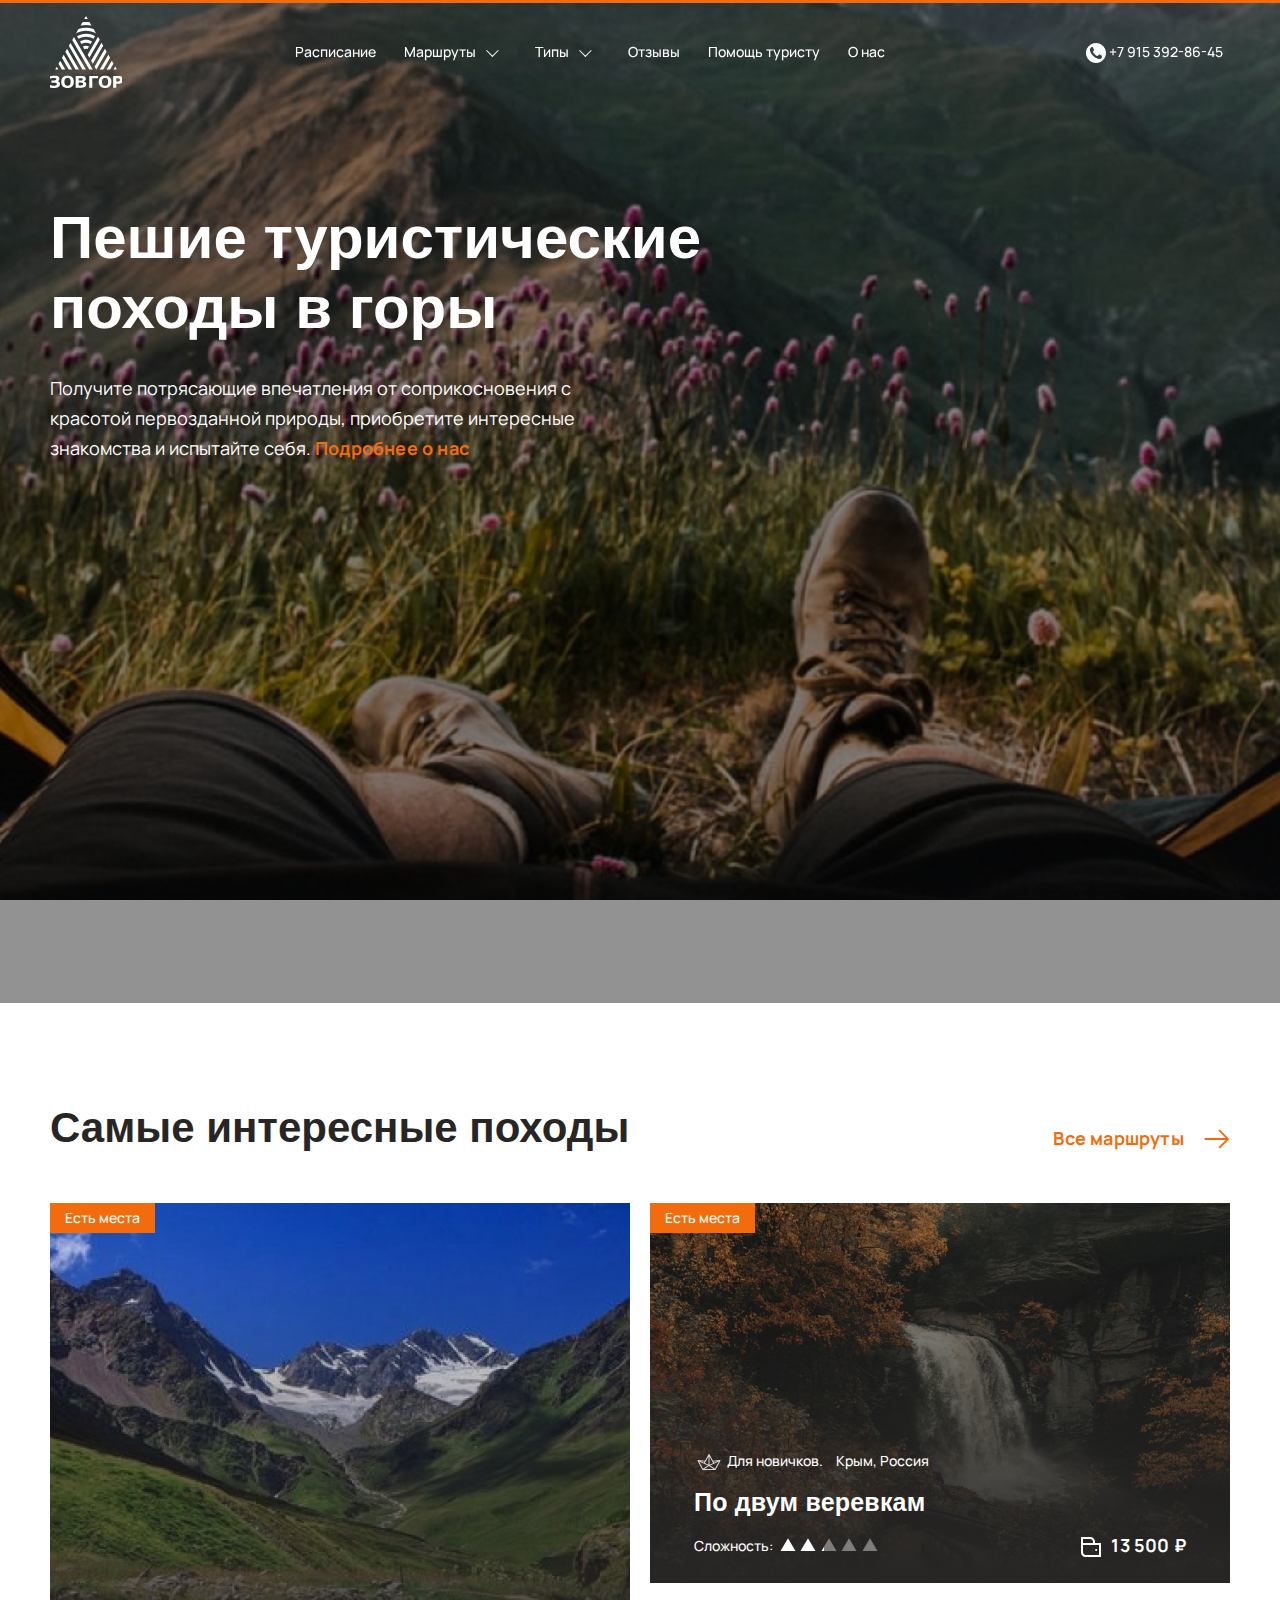
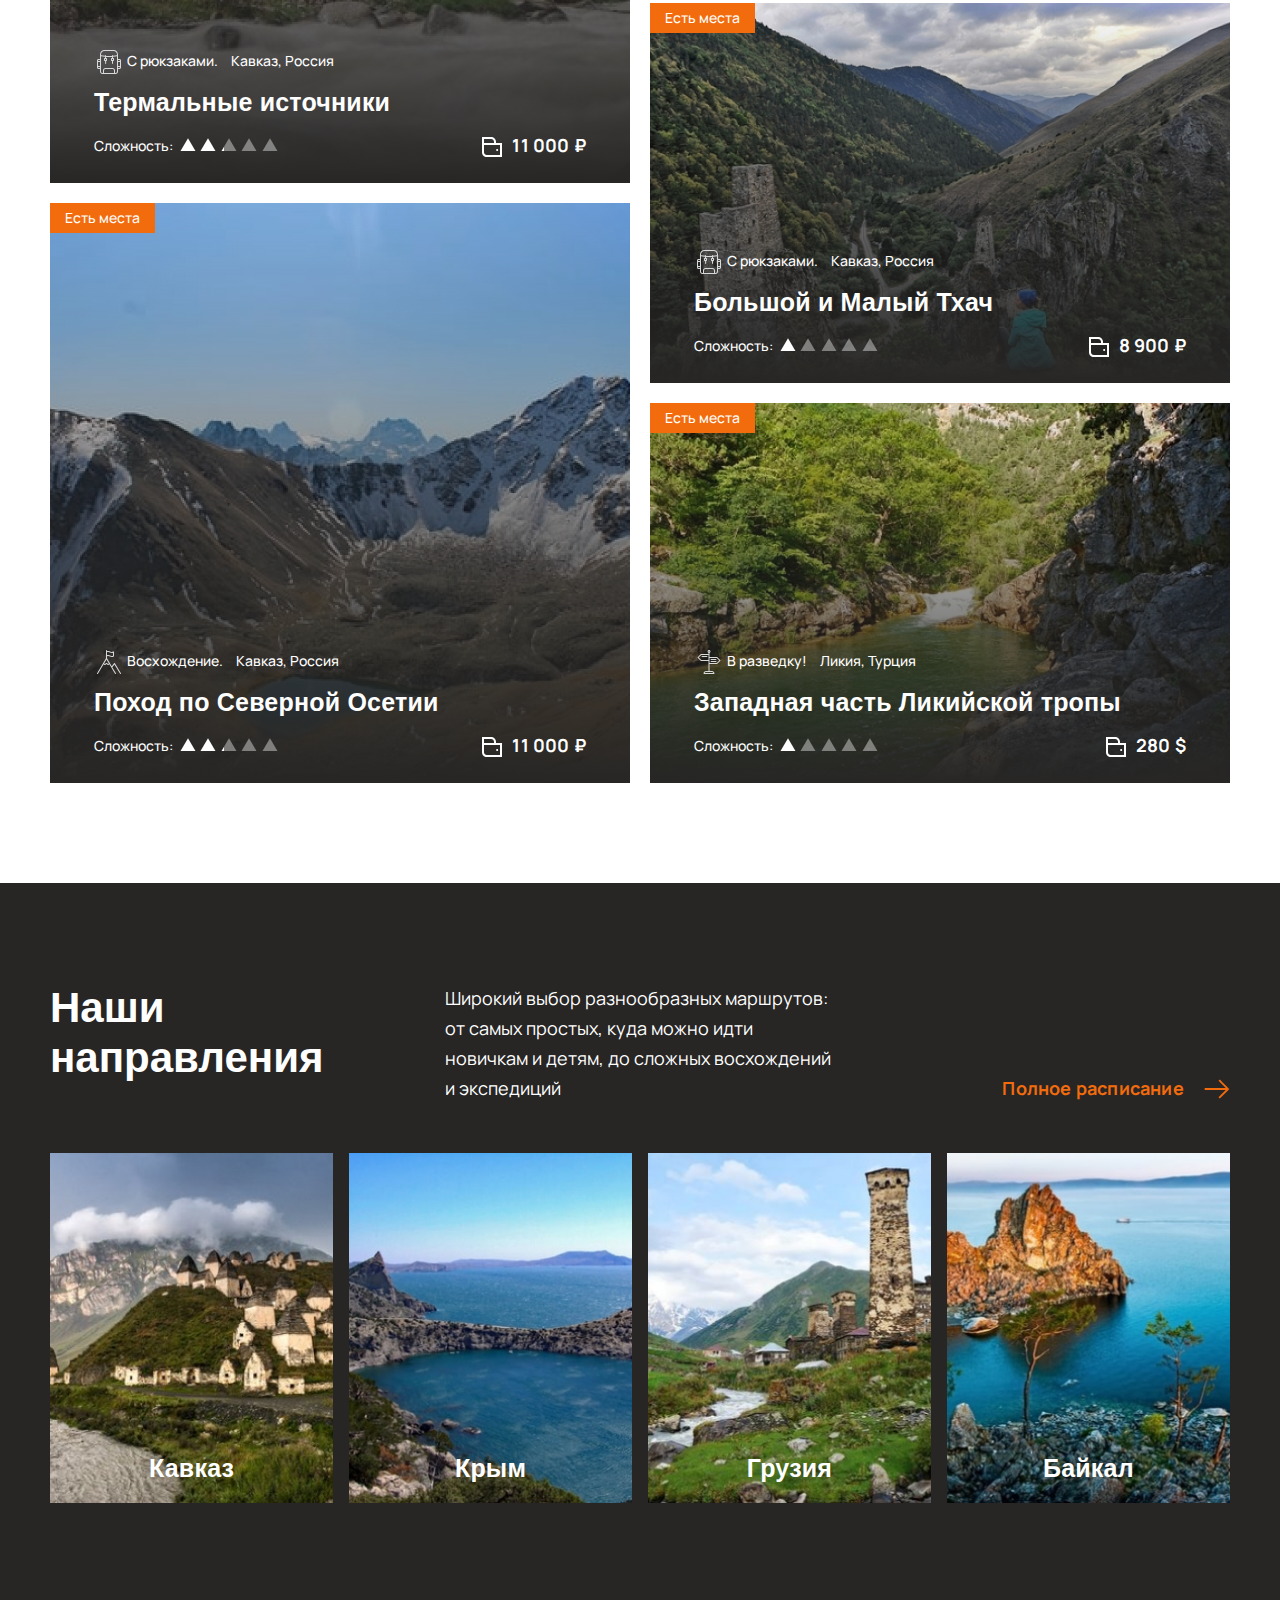
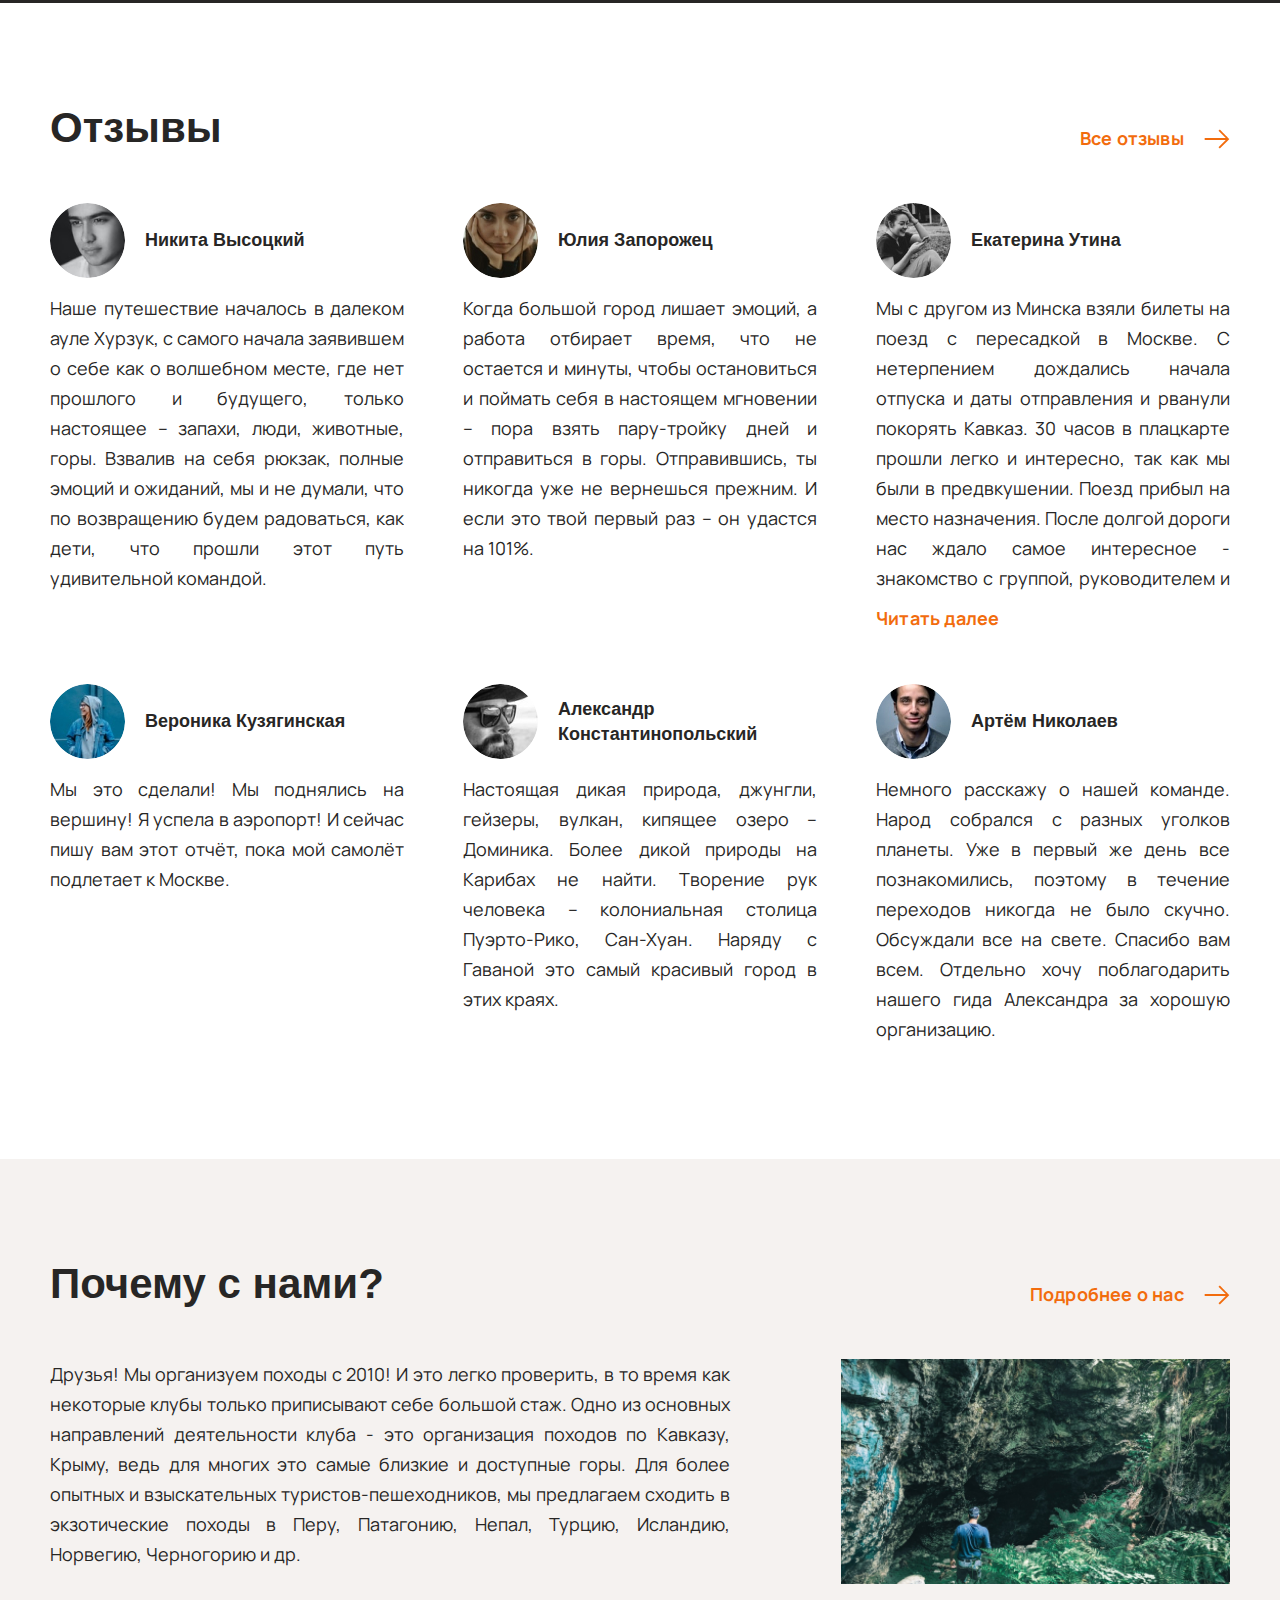
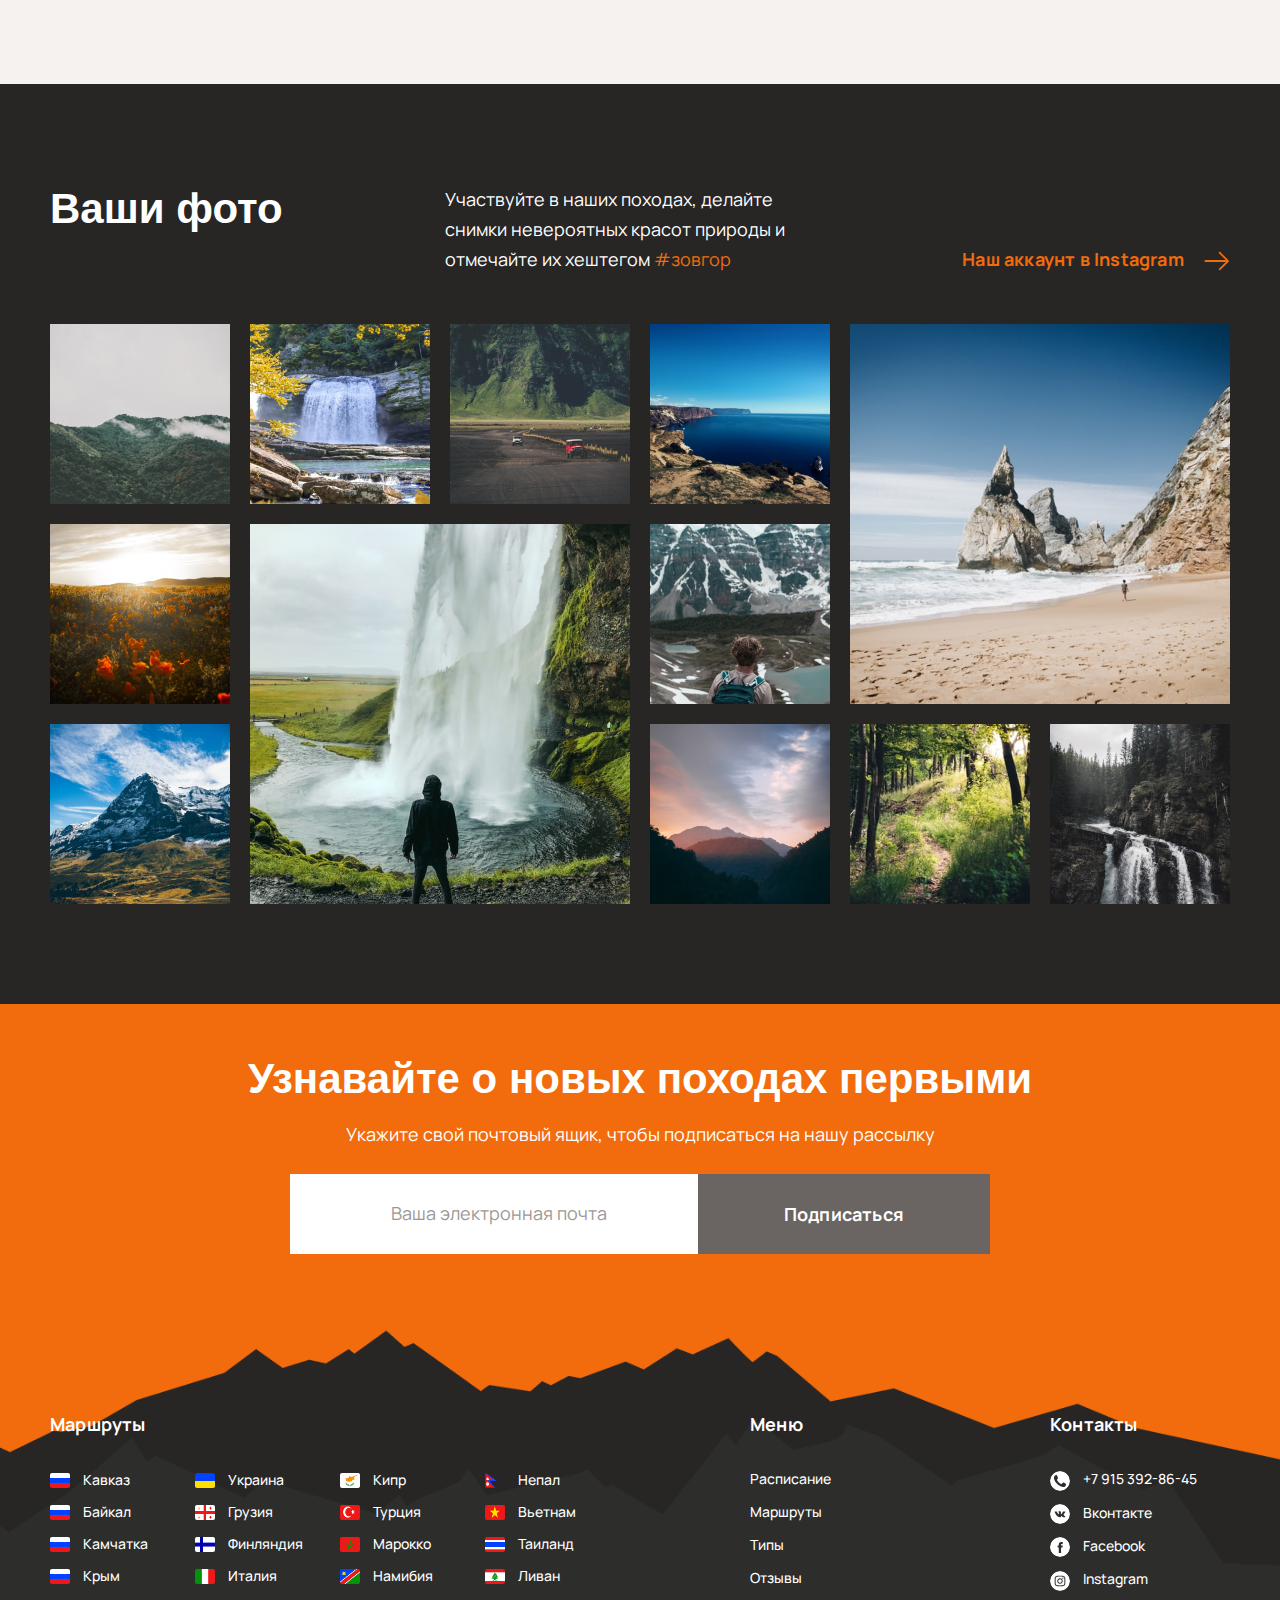
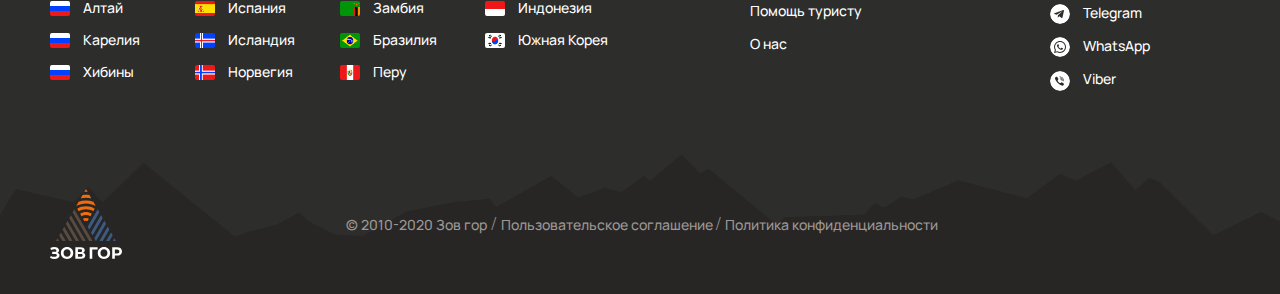
==== commit c83c6bd6: "Thirteenth commit" ====
--- a/Exam-3_Diploma-ZovGor/index.html
+++ b/Exam-3_Diploma-ZovGor/index.html
@@ -493,7 +493,9 @@
           приобрести интересные знакомства и испытать себя.
         </p>
         <a href="routes.html" class="routes__link text-button">Все маршруты
-          <span class="right-button">&rarr;</span>
+          <svg xmlns="http://www.w3.org/2000/svg" viewBox="0 0 18 14" width="18" height="14" class="right-button">
+            <use xlink:href="#arrow-right"/>
+          </svg>
         </a>
       </div>
       <div class="routes__list">
@@ -645,7 +647,9 @@
           восхождений и экспедиций
         </p>
         <a href="travels.html" class="schedule__link text-button">Полное расписание
-          <span class="right-button">&rarr;</span>
+          <svg xmlns="http://www.w3.org/2000/svg" viewBox="0 0 18 14" width="18" height="14" class="right-button">
+            <use xlink:href="#arrow-right"/>
+          </svg>
         </a>
       </div>
       <div class="schedule__list">
@@ -678,7 +682,9 @@
       <div class="reviews__header">
         <h2 class="reviews__title title">Отзывы</h2>
         <a href="javascript:void(0);" class="reviews__link text-button">Все отзывы
-          <span class="right-button">&rarr;</span>
+          <svg xmlns="http://www.w3.org/2000/svg" viewBox="0 0 18 14" width="18" height="14" class="right-button">
+            <use xlink:href="#arrow-right"/>
+          </svg>
         </a>
       </div>
       <ul class="reviews__list">
@@ -765,7 +771,9 @@
       <div class="about__header">
         <h2 class="about__title title">Почему с нами?</h2>
         <a href="javascript:void(0);" class="about__link text-button">Подробнее о нас
-          <span class="right-button">&rarr;</span>
+          <svg xmlns="http://www.w3.org/2000/svg" viewBox="0 0 18 14" width="18" height="14" class="right-button">
+            <use xlink:href="#arrow-right"/>
+          </svg>
         </a>
       </div>
       <div class="about__main">
@@ -789,7 +797,9 @@
           <a href="javascript:void(0);" class="hashtag">#зовгор</a>
         </p>
         <a href="https://www.instagram.com" class="gallery__link text-button">Наш аккаунт в Instagram
-          <span class="right-button">&rarr;</span>
+          <svg xmlns="http://www.w3.org/2000/svg" viewBox="0 0 18 14" width="18" height="14" class="right-button">
+            <use xlink:href="#arrow-right"/>
+          </svg>
         </a>
       </div>
       <div class="gallery__list">
--- a/Exam-3_Diploma-ZovGor/css/style.css
+++ b/Exam-3_Diploma-ZovGor/css/style.css
@@ -117,7 +117,6 @@
   letter-spacing: 0.2px;
   color: #f26c0d;
   cursor: pointer;
-  transition-duration: 0.3s;
 }
 @media screen and (max-width: 600px) {
   .text-button {
@@ -127,25 +126,28 @@
   }
 }
 .text-button:hover, .text-button:focus {
-  color: #c2570a;
+  filter: brightness(80%);
 }
 .text-button:active {
-  color: #fac49e;
+  filter: opacity(50%);
 }
 
 .right-button {
-  font-size: 30px;
-  font-weight: 400;
-  padding: 0 5px;
+  width: 26px;
+  height: 20px;
+  margin: 0 0 2px 16px;
+  vertical-align: middle;
 }
 @media screen and (max-width: 600px) {
   .right-button {
-    font-size: 20px;
+    width: 18px;
+    height: 14px;
+    margin-left: 6px;
   }
 }
 
-.bold {
-  font-weight: 700;
+.down-button {
+  transform: rotate(90deg);
 }
 
 .social__item {
@@ -735,7 +737,7 @@
 }
 @media screen and (max-width: 1024px) {
   .schedule__title, .schedule__text {
-    width: 39%;
+    width: 38%;
   }
 }
 @media screen and (max-width: 868px) {
@@ -745,10 +747,11 @@
 }
 .schedule__link {
   width: 33%;
+  white-space: nowrap;
 }
 @media screen and (max-width: 1024px) {
   .schedule__link {
-    width: 22%;
+    width: 26%;
   }
 }
 @media screen and (max-width: 868px) {
@@ -1233,6 +1236,11 @@
   color: #272625;
   width: 200px;
 }
+@media screen and (max-width: 600px) {
+  .reviews__title {
+    margin-bottom: 20px;
+  }
+}
 .reviews__link {
   text-align: right;
   width: 200px;
@@ -1379,9 +1387,14 @@
   color: #272625;
   width: 400px;
 }
+@media screen and (max-width: 600px) {
+  .about__title {
+    margin-bottom: 20px;
+  }
+}
 .about__link {
   text-align: right;
-  width: 200px;
+  width: 210px;
 }
 @media screen and (max-width: 600px) {
   .about__link {
@@ -1481,7 +1494,6 @@
 .gallery__link {
   text-align: right;
   align-self: flex-end;
-  vertical-align: middle;
 }
 @media screen and (max-width: 600px) {
   .gallery__link {
@@ -1716,6 +1728,11 @@
   color: #272625;
   width: 400px;
 }
+@media screen and (max-width: 600px) {
+  .help__title {
+    margin-bottom: 20px;
+  }
+}
 .help__link {
   text-align: right;
   width: 200px;
